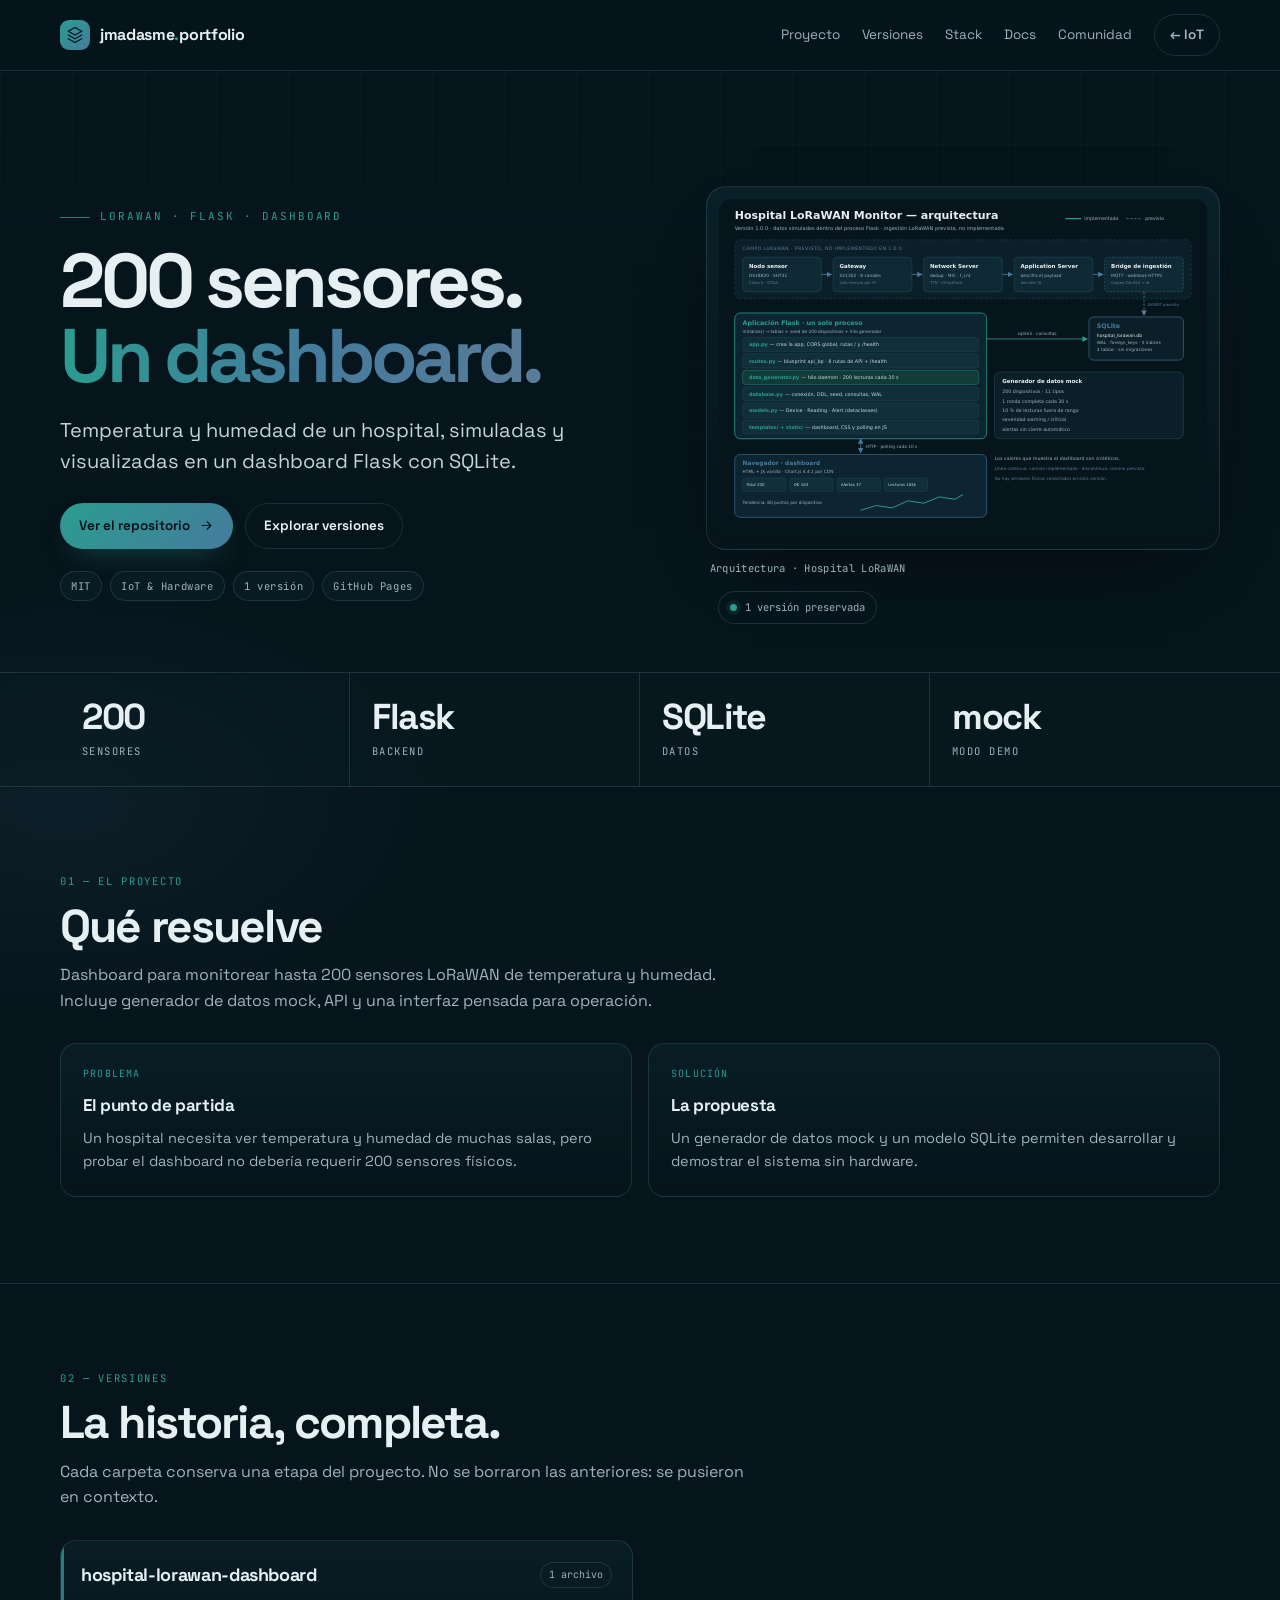
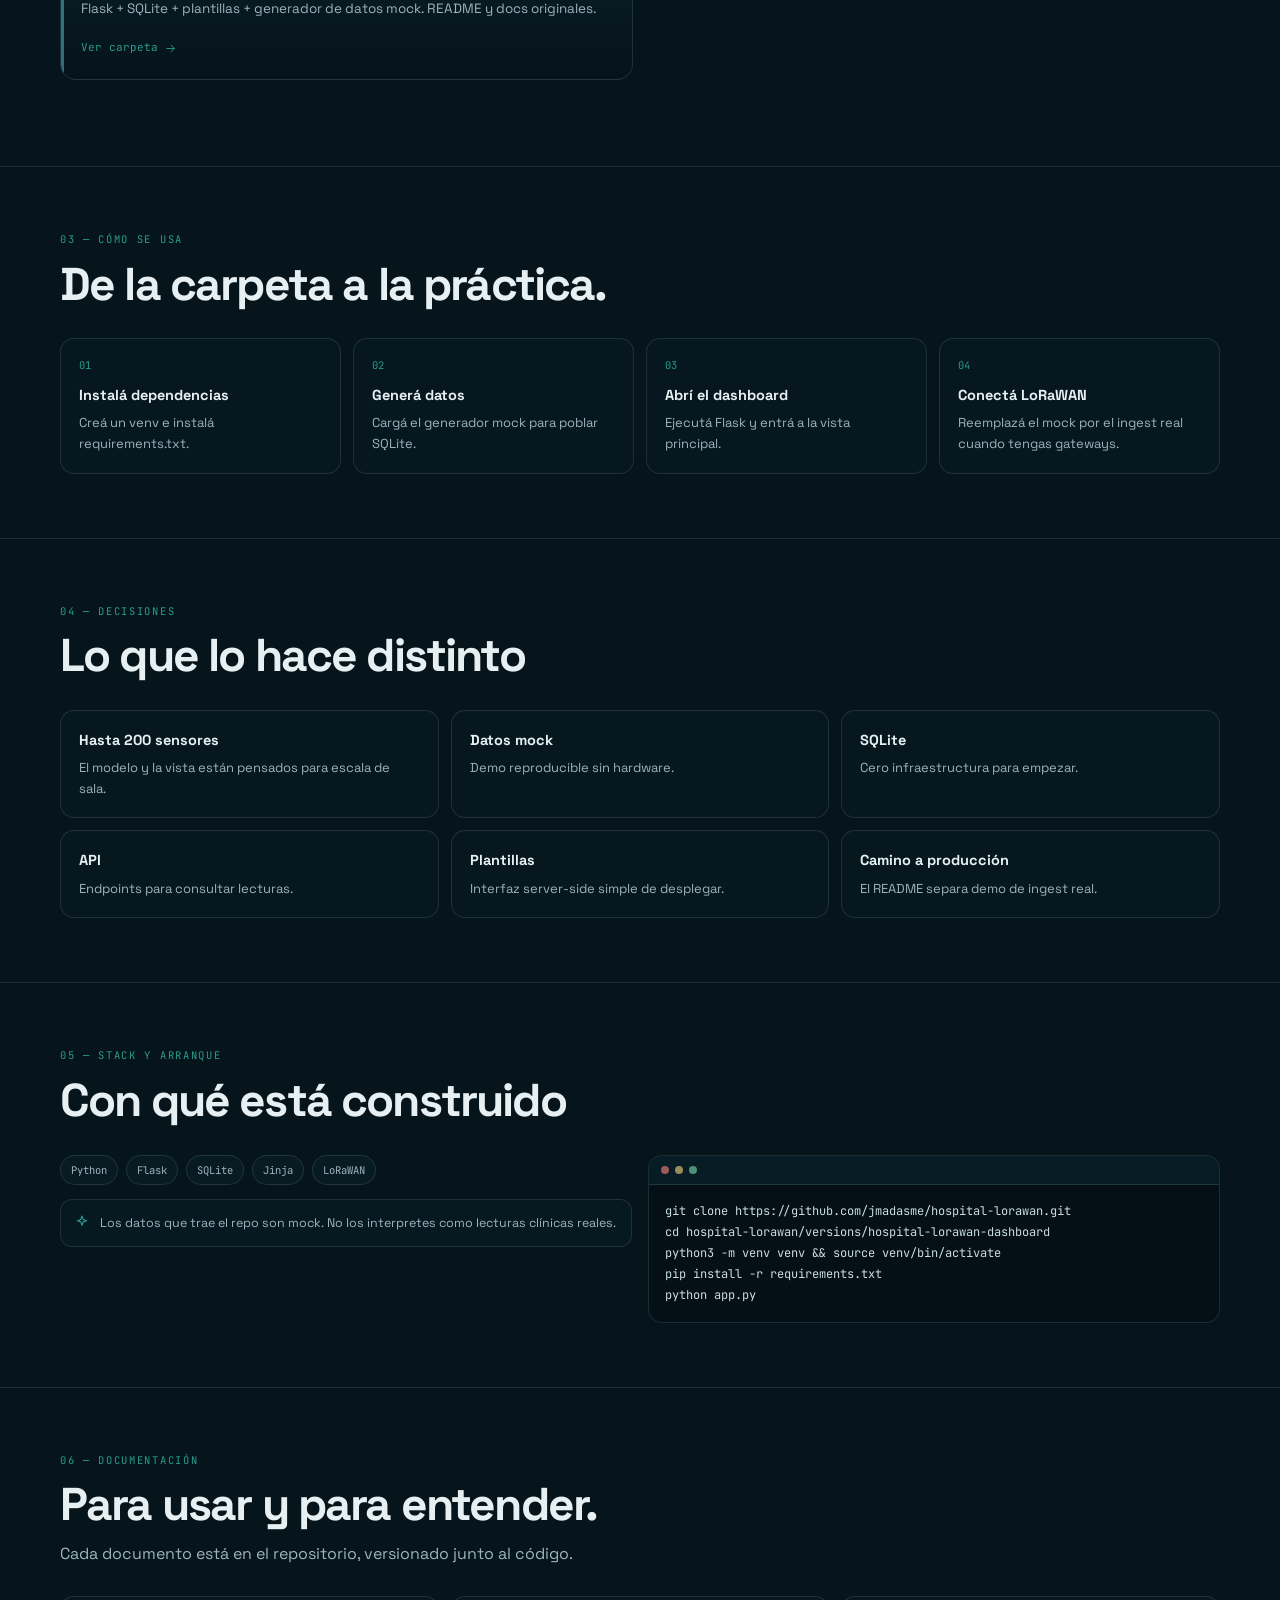
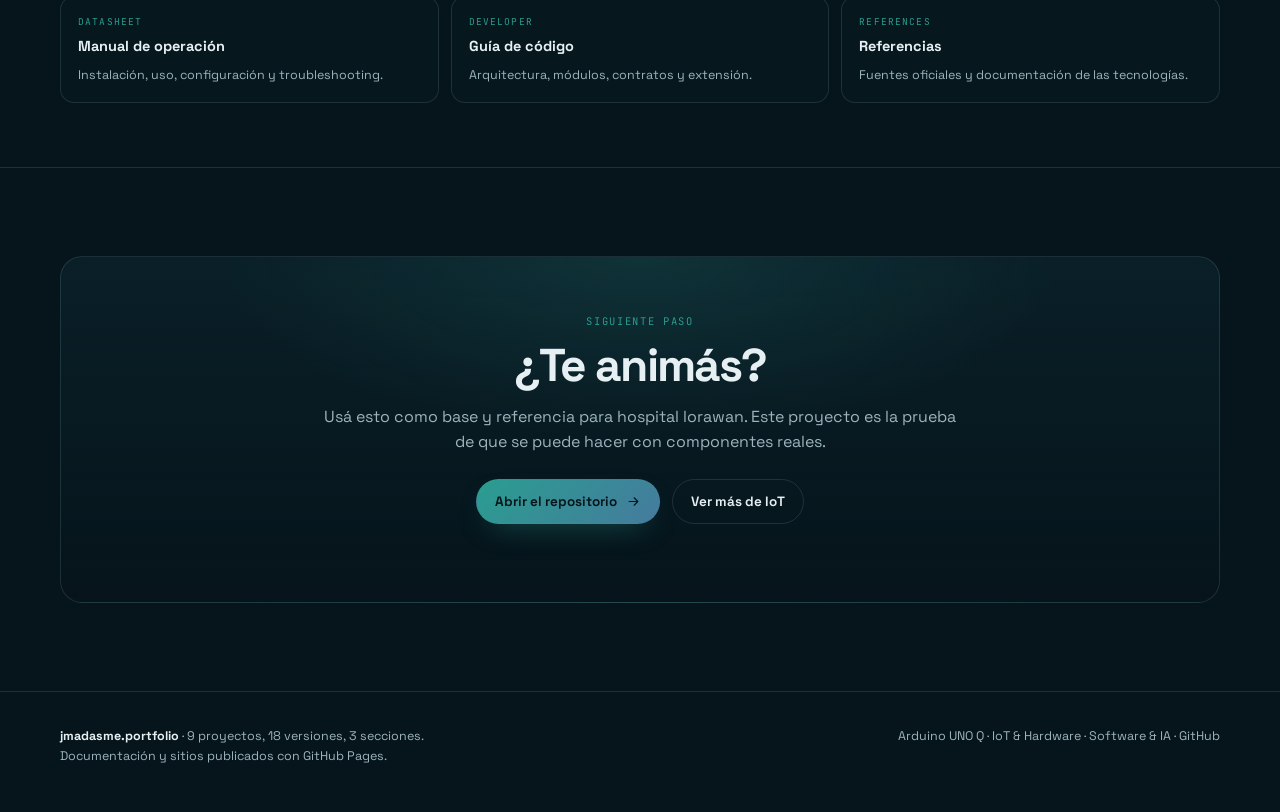
==== docs/index.html @ c4f5bec2 "docs: guia completa, versiones, sitio y licencia MIT" ====
<!doctype html>
<html lang="es-CL">
<head>
<meta charset="utf-8">
<meta name="viewport" content="width=device-width,initial-scale=1">
<title>Hospital LoRaWAN · jmadasme</title>
<meta name="description" content="Dashboard para monitorear hasta 200 sensores LoRaWAN de temperatura y humedad. Incluye generador de datos mock, API y una interfaz pensada para operación.">
<meta property="og:title" content="Hospital LoRaWAN · jmadasme">
<meta property="og:description" content="Dashboard para monitorear hasta 200 sensores LoRaWAN de temperatura y humedad. Incluye generador de datos mock, API y una interfaz pensada para operación.">
<meta property="og:image" content="assets/og.png">
<meta property="og:type" content="website">
<meta name="twitter:card" content="summary_large_image">
<link rel="preconnect" href="https://fonts.googleapis.com">
<link rel="preconnect" href="https://fonts.gstatic.com" crossorigin>
<link href="https://fonts.googleapis.com/css2?family=Inter:wght@400;500;600;700&family=JetBrains+Mono:wght@400;500&family=Space+Grotesk:wght@500;600;700&display=swap" rel="stylesheet">
<style>
:root{
  --bg:#06141b;--bg2:#081b23;--panel:#0b222b;
  --line:rgba(148, 190, 200, .16);--text:#e6f0f3;--muted:#9db4bd;
  --accent:#2A9D8F;--accent2:#457B9D;--accent3:#5B7C99;
  --warm:#D6A86A;
  --font:'Space Grotesk','Inter',system-ui,sans-serif;
  --mono:'JetBrains Mono',ui-monospace,SFMono-Regular,Menlo,monospace;
}
*{box-sizing:border-box}
html{scroll-behavior:smooth;scrollbar-width:none}
::-webkit-scrollbar{width:0;height:0}
body{margin:0;background:
  radial-gradient(900px 500px at 85% -10%,rgba(42,157,143,.12),transparent 60%),
  radial-gradient(700px 400px at 5% 20%,rgba(69,123,157,.10),transparent 60%),
  var(--bg);color:var(--text);font-family:var(--font);line-height:1.6;overflow-x:hidden}
body::before{content:"";position:fixed;inset:0;pointer-events:none;z-index:0;
  background-image:linear-gradient(rgba(148,190,200,.035) 1px,transparent 1px),linear-gradient(90deg,rgba(148,190,200,.035) 1px,transparent 1px);
  background-size:72px 72px;mask-image:linear-gradient(to bottom,#000 0%,transparent 70%)}
a{color:inherit;text-decoration:none}
.wrap{width:min(1160px,calc(100% - 40px));margin:0 auto;position:relative;z-index:1}
.nav{position:sticky;top:0;z-index:20;backdrop-filter:blur(16px);background:rgba(6,20,27,.78);border-bottom:1px solid var(--line)}
.nav-in{display:flex;align-items:center;justify-content:space-between;gap:18px;padding:14px 0}
.brand{display:flex;align-items:center;gap:10px;font-weight:700;letter-spacing:-.02em}
.brand-mark{width:30px;height:30px;border-radius:9px;display:grid;place-items:center;background:linear-gradient(135deg,var(--accent),var(--accent2));color:#04141a}
.nav-links{display:flex;align-items:center;gap:22px;font-size:13.5px;color:var(--muted)}
.nav-links a:hover{color:var(--text)}
.btn{display:inline-flex;align-items:center;gap:9px;border-radius:999px;padding:11px 18px;font-weight:650;font-size:13.5px;border:1px solid var(--line);transition:.18s}
.btn-primary{background:linear-gradient(135deg,var(--accent),var(--accent2));color:#04141a;border-color:transparent;box-shadow:0 12px 30px -16px rgba(42,157,143,.7)}
.btn-primary:hover{filter:brightness(1.07);transform:translateY(-1px)}
.btn-ghost:hover{border-color:rgba(148,190,200,.4);background:rgba(148,190,200,.06)}
.hero{padding:clamp(64px,9vw,116px) 0 48px}
.hero-grid{display:grid;grid-template-columns:1.08fr .92fr;gap:42px;align-items:center}
.eyebrow{font-family:var(--mono);font-size:11px;letter-spacing:.18em;text-transform:uppercase;color:var(--accent);display:flex;align-items:center;gap:10px;margin-bottom:18px}
.eyebrow::before{content:"";width:30px;height:1px;background:var(--accent);opacity:.8}
h1{font-size:clamp(42px,6.2vw,76px);line-height:.98;letter-spacing:-.055em;margin:0 0 22px;font-weight:700}
.grad{background:linear-gradient(100deg,var(--accent),var(--accent2) 55%,var(--accent3));-webkit-background-clip:text;background-clip:text;color:transparent}
.lead{font-size:clamp(17px,2vw,20px);color:#c3d4da;max-width:58ch;margin:0 0 26px;line-height:1.55}
.hero-actions{display:flex;gap:12px;flex-wrap:wrap;margin-bottom:22px}
.badges{display:flex;gap:8px;flex-wrap:wrap}
.badge{font-family:var(--mono);font-size:10.5px;letter-spacing:.06em;padding:6px 10px;border:1px solid var(--line);border-radius:999px;color:var(--muted);background:rgba(11,34,43,.55)}
.visual-frame{border:1px solid var(--line);border-radius:20px;padding:12px;background:linear-gradient(180deg,rgba(11,34,43,.9),rgba(6,20,27,.8));box-shadow:0 30px 80px -50px rgba(0,0,0,.9)}
.visual-frame img{width:100%;display:block;border-radius:12px}
.visual-caption{font-family:var(--mono);font-size:10.5px;color:var(--muted);margin:10px 4px 0;letter-spacing:.03em}
.float-chip{display:inline-flex;align-items:center;gap:8px;margin:14px 0 0 12px;font-family:var(--mono);font-size:10.5px;color:var(--muted);border:1px solid var(--line);border-radius:999px;padding:7px 11px;background:rgba(6,20,27,.8)}
.live-dot{width:7px;height:7px;border-radius:50%;background:var(--accent);box-shadow:0 0 0 4px rgba(42,157,143,.12)}
.stats{border-top:1px solid var(--line);border-bottom:1px solid var(--line);background:rgba(8,27,35,.45)}
.stats-grid{display:grid;grid-template-columns:repeat(4,1fr);gap:0}
.stat{padding:26px 22px;border-right:1px solid var(--line)}
.stat:last-child{border-right:0}
.stat-num{font-size:clamp(26px,3vw,36px);font-weight:700;letter-spacing:-.04em;line-height:1}
.stat-label{font-family:var(--mono);font-size:10.5px;text-transform:uppercase;letter-spacing:.14em;color:var(--muted);margin-top:8px}
.section{padding:clamp(52px,7vw,86px) 0;border-bottom:1px solid var(--line)}
.section.tight{padding:clamp(42px,5vw,66px) 0}
.section-head{max-width:760px;margin-bottom:30px}
.kicker{font-family:var(--mono);font-size:10.5px;letter-spacing:.16em;text-transform:uppercase;color:var(--accent);margin-bottom:12px}
h2{font-size:clamp(30px,4vw,46px);line-height:1.05;letter-spacing:-.04em;margin:0 0 12px}
.section-sub{color:var(--muted);font-size:16px;margin:0;max-width:70ch}
.two{display:grid;grid-template-columns:1fr 1fr;gap:16px}
.card{border:1px solid var(--line);border-radius:16px;padding:22px;background:linear-gradient(180deg,rgba(11,34,43,.72),rgba(6,20,27,.6))}
.card h3{margin:0 0 8px;font-size:17px;letter-spacing:-.02em}
.card p{margin:0;color:var(--muted);font-size:14.5px}
.card .tag{font-family:var(--mono);font-size:10px;letter-spacing:.12em;text-transform:uppercase;color:var(--accent);margin-bottom:10px;display:block}
.timeline{display:grid;grid-template-columns:repeat(4,1fr);gap:12px}
.step{border:1px solid var(--line);border-radius:14px;padding:18px;background:rgba(8,27,35,.55)}
.step-n{font-family:var(--mono);font-size:10.5px;color:var(--accent);margin-bottom:10px}
.step h4{margin:0 0 6px;font-size:14.5px}
.step p{margin:0;color:var(--muted);font-size:13px}
.versions{display:grid;grid-template-columns:repeat(2,1fr);gap:14px}
.version{border:1px solid var(--line);border-radius:16px;padding:20px;background:linear-gradient(180deg,rgba(11,34,43,.7),rgba(6,20,27,.55));position:relative;overflow:hidden}
.version::before{content:"";position:absolute;left:0;top:0;bottom:0;width:3px;background:linear-gradient(180deg,var(--accent),var(--accent2));opacity:.8}
.version-top{display:flex;align-items:center;justify-content:space-between;gap:10px;margin-bottom:8px}
.version h3{margin:0;font-size:18px;letter-spacing:-.02em}
.version .count{font-family:var(--mono);font-size:10px;color:var(--muted);border:1px solid var(--line);padding:4px 8px;border-radius:999px}
.version p{margin:0 0 14px;color:var(--muted);font-size:13.5px}
.version a{font-family:var(--mono);font-size:11px;color:var(--accent);display:inline-flex;align-items:center;gap:6px}
.version a:hover{color:var(--text)}
.features{display:grid;grid-template-columns:repeat(3,1fr);gap:12px}
.feature{border:1px solid var(--line);border-radius:14px;padding:18px;background:rgba(8,27,35,.45)}
.feature h4{margin:0 0 6px;font-size:14.5px}
.feature p{margin:0;color:var(--muted);font-size:13px}
.stack-grid{display:grid;grid-template-columns:1fr 1fr;gap:16px;align-items:start}
.chips{display:flex;flex-wrap:wrap;gap:8px;margin-bottom:14px}
.chip{font-family:var(--mono);font-size:10.5px;padding:6px 10px;border:1px solid var(--line);border-radius:999px;color:var(--muted);background:rgba(11,34,43,.55)}
.note{display:flex;gap:10px;align-items:flex-start;border:1px solid var(--line);border-radius:12px;padding:13px;color:var(--muted);font-size:12.5px;background:rgba(11,34,43,.35)}
.note svg{flex:0 0 auto;color:var(--accent);margin-top:1px}
.terminal{border:1px solid var(--line);border-radius:14px;background:#041016;overflow:hidden}
.terminal-bar{display:flex;align-items:center;gap:6px;padding:10px 12px;border-bottom:1px solid var(--line);background:rgba(11,34,43,.7)}
.dot{width:8px;height:8px;border-radius:50%;background:#36515c}
.dot:first-child{background:#9b5b5b}.dot:nth-child(2){background:#9b8a5b}.dot:nth-child(3){background:#4f8f78}
.terminal pre{margin:0;padding:16px;overflow:auto;font-family:var(--mono);font-size:12px;line-height:1.75;color:#c9dde2}
.docs{display:grid;grid-template-columns:repeat(3,1fr);gap:12px}
.doc{display:flex;flex-direction:column;gap:6px;border:1px solid var(--line);border-radius:14px;padding:17px;background:rgba(8,27,35,.45);transition:.18s}
.doc:hover{border-color:rgba(42,157,143,.45);transform:translateY(-2px)}
.doc .tag{font-family:var(--mono);font-size:9.5px;letter-spacing:.12em;color:var(--accent);text-transform:uppercase}
.doc h4{margin:0;font-size:14.5px}
.doc p{margin:0;color:var(--muted);font-size:12.5px}
.cta{padding:clamp(54px,7vw,88px) 0;text-align:center}
.cta-box{border:1px solid var(--line);border-radius:22px;padding:clamp(30px,5vw,56px);background:
  radial-gradient(600px 260px at 50% 0%,rgba(42,157,143,.16),transparent 70%),
  linear-gradient(180deg,rgba(11,34,43,.8),rgba(6,20,27,.65))}
.cta h2{max-width:22ch;margin:0 auto 14px}
.cta p{color:var(--muted);max-width:64ch;margin:0 auto 24px}
.footer{border-top:1px solid var(--line);padding:34px 0 46px;color:var(--muted);font-size:12.5px}
.footer-grid{display:flex;justify-content:space-between;gap:20px;flex-wrap:wrap}
.footer a{color:var(--muted)}.footer a:hover{color:var(--text)}
.reveal{opacity:1;transform:none}
@media(max-width:900px){
  .hero-grid,.stack-grid{grid-template-columns:1fr}
  .stats-grid{grid-template-columns:1fr 1fr}
  .stat:nth-child(2){border-right:0}
  .timeline,.features,.docs{grid-template-columns:1fr 1fr}
  .versions{grid-template-columns:1fr}
}
@media(max-width:620px){
  .nav-links a:not(.btn){display:none}
  .two,.timeline,.features,.docs{grid-template-columns:1fr}
  .stats-grid{grid-template-columns:1fr}
  .stat{border-right:0;border-bottom:1px solid var(--line)}
  h1{font-size:42px}
}
</style>
<link rel="stylesheet" href="assets/community.css?v=1">
</head>
<body>
<header class="nav"><div class="wrap nav-in">
  <a class="brand" href="/"><span class="brand-mark"><svg viewBox="0 0 24 24" width="18" height="18" fill="none" stroke="currentColor" stroke-width="1.7" stroke-linecap="round" stroke-linejoin="round" aria-hidden="true"><path d="m12 2 9 5-9 5-9-5 9-5z"/><path d="m3 12 9 5 9-5M3 17l9 5 9-5"/></svg></span><span>jmadasme<span style="color:var(--accent)">.</span>portfolio</span></a>
  <nav class="nav-links">
    <a href="#proyecto">Proyecto</a>
    <a href="#versiones">Versiones</a>
    <a href="#stack">Stack</a>
    <a href="#docs">Docs</a>
    <a href="#comunidad">Comunidad</a>
    <a class="btn btn-ghost" style="padding:9px 15px" href="/iot/">← IoT</a>
  </nav>
</div></header>
<main id="top">
<section class="hero"><div class="wrap hero-grid">
  <div class="hero-copy">
    <div class="eyebrow">LoRaWAN · Flask · Dashboard</div>
    <h1>200 sensores.<br><span class='grad'>Un dashboard.</span></h1>
    <p class="lead">Temperatura y humedad de un hospital, simuladas y visualizadas en un dashboard Flask con SQLite.</p>
    <div class="hero-actions">
      <a class="btn btn-primary" href="https://github.com/jmadasme/hospital-lorawan" target="_blank" rel="noopener">Ver el repositorio <svg viewBox="0 0 24 24" width="15" height="15" fill="none" stroke="currentColor" stroke-width="1.7" stroke-linecap="round" stroke-linejoin="round" aria-hidden="true"><path d="M5 12h14M13 6l6 6-6 6"/></svg></a>
      <a class="btn btn-ghost" href="#versiones">Explorar versiones</a>
    </div>
    <div class="badges"><span class="badge">MIT</span><span class="badge">IoT &amp; Hardware</span><span class="badge">1 versión</span><span class="badge">GitHub Pages</span></div>
  </div>
  <div class="hero-visual">
    <div class="visual-frame"><img src="assets/architecture.svg" alt="Arquitectura de Hospital LoRaWAN"></div>
    <div class="visual-caption">Arquitectura · Hospital LoRaWAN</div>
    <div class="float-chip"><span class="live-dot"></span>1 versión preservada</div>
  </div>
</div></section>

<section class="stats"><div class="wrap stats-grid"><div class="stat"><div class="stat-num">200</div><div class="stat-label">sensores</div></div><div class="stat"><div class="stat-num">Flask</div><div class="stat-label">backend</div></div><div class="stat"><div class="stat-num">SQLite</div><div class="stat-label">datos</div></div><div class="stat"><div class="stat-num">mock</div><div class="stat-label">modo demo</div></div></div></section>

<section class="section" id="proyecto"><div class="wrap">
  <div class="section-head reveal"><div class="kicker">01 — El proyecto</div><h2>Qué resuelve</h2><p class="section-sub">Dashboard para monitorear hasta 200 sensores LoRaWAN de temperatura y humedad. Incluye generador de datos mock, API y una interfaz pensada para operación.</p></div>
  <div class="two">
    <div class="card reveal"><span class="tag">Problema</span><h3>El punto de partida</h3><p>Un hospital necesita ver temperatura y humedad de muchas salas, pero probar el dashboard no debería requerir 200 sensores físicos.</p></div>
    <div class="card reveal"><span class="tag">Solución</span><h3>La propuesta</h3><p>Un generador de datos mock y un modelo SQLite permiten desarrollar y demostrar el sistema sin hardware.</p></div>
  </div>
</div></section>

<section class="section" id="versiones"><div class="wrap">
  <div class="section-head reveal"><div class="kicker">02 — Versiones</div><h2>La historia, completa.</h2><p class="section-sub">Cada carpeta conserva una etapa del proyecto. No se borraron las anteriores: se pusieron en contexto.</p></div>
  <div class="versions"><article class="version reveal">
  <div class="version-top"><h3>hospital-lorawan-dashboard</h3><span class="count">1 archivo</span></div>
  <p>Flask + SQLite + plantillas + generador de datos mock. README y docs originales.</p>
  <a href="https://github.com/jmadasme/hospital-lorawan/tree/main/versions/hospital-lorawan-dashboard" target="_blank" rel="noopener">Ver carpeta <svg viewBox="0 0 24 24" width="13" height="13" fill="none" stroke="currentColor" stroke-width="1.7" stroke-linecap="round" stroke-linejoin="round" aria-hidden="true"><path d="M5 12h14M13 6l6 6-6 6"/></svg></a>
</article></div>
</div></section>

<section class="section tight"><div class="wrap">
  <div class="section-head reveal"><div class="kicker">03 — Cómo se usa</div><h2>De la carpeta a la práctica.</h2></div>
  <div class="timeline"><div class="step reveal"><div class="step-n">01</div><h4>Instalá dependencias</h4><p>Creá un venv e instalá requirements.txt.</p></div><div class="step reveal"><div class="step-n">02</div><h4>Generá datos</h4><p>Cargá el generador mock para poblar SQLite.</p></div><div class="step reveal"><div class="step-n">03</div><h4>Abrí el dashboard</h4><p>Ejecutá Flask y entrá a la vista principal.</p></div><div class="step reveal"><div class="step-n">04</div><h4>Conectá LoRaWAN</h4><p>Reemplazá el mock por el ingest real cuando tengas gateways.</p></div></div>
</div></section>

<section class="section tight"><div class="wrap">
  <div class="section-head reveal"><div class="kicker">04 — Decisiones</div><h2>Lo que lo hace distinto</h2></div>
  <div class="features"><div class="feature reveal"><h4>Hasta 200 sensores</h4><p>El modelo y la vista están pensados para escala de sala.</p></div><div class="feature reveal"><h4>Datos mock</h4><p>Demo reproducible sin hardware.</p></div><div class="feature reveal"><h4>SQLite</h4><p>Cero infraestructura para empezar.</p></div><div class="feature reveal"><h4>API</h4><p>Endpoints para consultar lecturas.</p></div><div class="feature reveal"><h4>Plantillas</h4><p>Interfaz server-side simple de desplegar.</p></div><div class="feature reveal"><h4>Camino a producción</h4><p>El README separa demo de ingest real.</p></div></div>
</div></section>

<section class="section tight" id="stack"><div class="wrap">
  <div class="section-head reveal"><div class="kicker">05 — Stack y arranque</div><h2>Con qué está construido</h2></div>
  <div class="stack-grid">
    <div class="reveal"><div class="chips"><span class="chip">Python</span><span class="chip">Flask</span><span class="chip">SQLite</span><span class="chip">Jinja</span><span class="chip">LoRaWAN</span></div><div class="note"><svg viewBox="0 0 24 24" width="16" height="16" fill="none" stroke="currentColor" stroke-width="1.7" stroke-linecap="round" stroke-linejoin="round" aria-hidden="true"><path d="m12 3 1.8 5.2L19 10l-5.2 1.8L12 17l-1.8-5.2L5 10l5.2-1.8L12 3z"/></svg><span>Los datos que trae el repo son mock. No los interpretes como lecturas clínicas reales.</span></div></div>
    <div class="terminal reveal"><div class="terminal-bar"><span class="dot"></span><span class="dot"></span><span class="dot"></span></div><pre>git clone https://github.com/jmadasme/hospital-lorawan.git
cd hospital-lorawan/versions/hospital-lorawan-dashboard
python3 -m venv venv &amp;&amp; source venv/bin/activate
pip install -r requirements.txt
python app.py</pre></div>
  </div>
</div></section>

<section class="section tight" id="docs"><div class="wrap">
  <div class="section-head reveal"><div class="kicker">06 — Documentación</div><h2>Para usar y para entender.</h2><p class="section-sub">Cada documento está en el repositorio, versionado junto al código.</p></div>
  <div class="docs"><a class="doc reveal" href="https://github.com/jmadasme/hospital-lorawan/blob/main/docs/datasheet.md" target="_blank" rel="noopener"><span class="tag">DATASHEET</span><h4>Manual de operación</h4><p>Instalación, uso, configuración y troubleshooting.</p></a><a class="doc reveal" href="https://github.com/jmadasme/hospital-lorawan/blob/main/docs/developer.md" target="_blank" rel="noopener"><span class="tag">DEVELOPER</span><h4>Guía de código</h4><p>Arquitectura, módulos, contratos y extensión.</p></a><a class="doc reveal" href="https://github.com/jmadasme/hospital-lorawan/blob/main/docs/REFERENCES.md" target="_blank" rel="noopener"><span class="tag">REFERENCES</span><h4>Referencias</h4><p>Fuentes oficiales y documentación de las tecnologías.</p></a></div>
</div></section>

<section class="cta"><div class="wrap"><div class="cta-box reveal">
  <div class="kicker">Siguiente paso</div><h2>¿Te animás?</h2>
  <p>Usá esto como base y referencia para hospital lorawan. Este proyecto es la prueba de que se puede hacer con componentes reales.</p>
  <div class="hero-actions" style="justify-content:center"><a class="btn btn-primary" href="https://github.com/jmadasme/hospital-lorawan" target="_blank" rel="noopener">Abrir el repositorio <svg viewBox="0 0 24 24" width="15" height="15" fill="none" stroke="currentColor" stroke-width="1.7" stroke-linecap="round" stroke-linejoin="round" aria-hidden="true"><path d="M5 12h14M13 6l6 6-6 6"/></svg></a><a class="btn btn-ghost" href="/iot/">Ver más de IoT</a></div>
</div></div></section>
</main>
<footer class="footer"><div class="wrap footer-grid">
  <div><strong style="color:var(--text)">jmadasme.portfolio</strong> · 9 proyectos, 18 versiones, 3 secciones.<br>Documentación y sitios publicados con GitHub Pages.</div>
  <div><a href="/arduino-unoq/">Arduino UNO Q</a> · <a href="/iot/">IoT & Hardware</a> · <a href="/software/">Software & IA</a> · <a href="https://github.com/jmadasme" target="_blank" rel="noopener">GitHub</a></div>
</div></footer>
<script>window.PORTFOLIO_COMMUNITY={account:"jmadasme",repo:"hospital-lorawan",coinNamespace:"jmadasme-hospital-lorawan-coins-v1",faqs:[{"q": "¿Los datos son reales?", "a": "No. El repositorio incluye un generador de datos mock para demo y desarrollo; el ingest LoRaWAN real queda como integración pendiente."}, {"q": "¿Cuántos sensores soporta?", "a": "El diseño apunta a 200 sensores. El límite real depende de la base, el servidor y la frecuencia de ingest."}, {"q": "¿Qué sensores usa?", "a": "Temperatura y humedad. El modelo se puede extender a otros tipos de lectura."}, {"q": "¿Se puede desplegar en producción?", "a": "Es una base funcional, pero necesitás autenticación, migraciones, backups y un ingest real antes de usarlo en un hospital."}, {"q": "¿Por qué SQLite?", "a": "Para que la demo sea portable y no dependa de un servidor de base de datos. En producción conviene PostgreSQL."}]};</script>
<script src="assets/community.js?v=1" defer></script>

</body>
</html>
---- docs/assets/community.css ----
/* Comunidad · FAQ, preguntas y monedas anónimas */
.psc-section{
  position:relative;
  scroll-margin-top:86px;
  padding:clamp(56px,8vw,96px) 0;
  border-top:1px solid rgba(255,255,255,.08);
}
.psc-head{max-width:760px;margin-bottom:34px}
.psc-kicker{
  display:flex;align-items:center;gap:10px;margin-bottom:16px;
  font-family:'JetBrains Mono',ui-monospace,monospace;font-size:11px;letter-spacing:.18em;
  text-transform:uppercase;color:var(--accent);
}
.psc-kicker::before{content:"";width:30px;height:1px;background:var(--accent);opacity:.75}
.psc-head h2{
  font-family:'Space Grotesk','Inter',sans-serif;font-size:clamp(32px,4.2vw,52px);
  line-height:1.02;letter-spacing:-.045em;margin:0 0 14px;
}
.psc-head p{color:#a9b6c8;font-size:16px;line-height:1.65;margin:0;max-width:66ch}
.psc-head .psc-grad{
  background:linear-gradient(100deg,var(--accent),var(--accent2));
  -webkit-background-clip:text;background-clip:text;color:transparent;
}
.psc-faq{display:flex;flex-direction:column;gap:9px;margin-bottom:34px}
.psc-faq-item{
  border:1px solid rgba(255,255,255,.1);border-radius:14px;
  background:linear-gradient(180deg,rgba(14,20,31,.78),rgba(8,11,18,.72));
  overflow:hidden;transition:border-color .18s,background .18s;
}
.psc-faq-item:hover{border-color:rgba(255,255,255,.18)}
.psc-faq-item[open]{border-color:color-mix(in srgb,var(--accent) 42%,rgba(255,255,255,.12))}
.psc-faq-item summary{
  display:flex;align-items:center;justify-content:space-between;gap:16px;
  padding:16px 18px;cursor:pointer;list-style:none;
  font-family:'Space Grotesk','Inter',sans-serif;font-size:15.5px;font-weight:600;letter-spacing:-.01em;
}
.psc-faq-item summary::-webkit-details-marker{display:none}
.psc-faq-item summary .psc-plus{
  flex:0 0 22px;width:22px;height:22px;border-radius:50%;
  display:grid;place-items:center;border:1px solid rgba(255,255,255,.18);
  color:var(--accent);font-size:15px;line-height:1;transition:transform .2s,background .2s;
}
.psc-faq-item[open] summary .psc-plus{transform:rotate(45deg);background:color-mix(in srgb,var(--accent) 14%,transparent)}
.psc-faq-body{padding:0 18px 17px;color:#a9b6c8;font-size:14.5px;line-height:1.7}
.psc-faq-body code{font-family:'JetBrains Mono',monospace;font-size:.88em;color:#d8e4f5;background:rgba(255,255,255,.06);padding:2px 5px;border-radius:5px}
.psc-coin-wrap{max-width:520px;margin:0 auto;width:100%}
.psc-grid{display:grid;grid-template-columns:minmax(0,1.25fr) minmax(300px,.75fr);gap:16px;align-items:stretch}
.psc-card{
  position:relative;border:1px solid rgba(255,255,255,.1);border-radius:18px;
  background:linear-gradient(180deg,rgba(14,20,31,.82),rgba(8,11,18,.75));
  padding:clamp(18px,2.6vw,28px);box-shadow:0 24px 70px rgba(0,0,0,.22);
  overflow:hidden;
}
.psc-card::before{
  content:"";position:absolute;inset:0 0 auto;height:1px;
  background:linear-gradient(90deg,transparent,color-mix(in srgb,var(--accent) 45%,transparent),transparent);
  opacity:.6;
}
.psc-card h3{
  font-family:'Space Grotesk','Inter',sans-serif;font-size:20px;letter-spacing:-.025em;margin:0 0 5px;
}
.psc-card .psc-sub{color:#8e9bb0;font-size:12.5px;line-height:1.5;margin:0 0 16px}
.psc-btn{
  display:inline-flex;align-items:center;justify-content:center;gap:7px;
  border:1px solid rgba(255,255,255,.16);border-radius:10px;padding:9px 14px;
  background:rgba(255,255,255,.03);color:#e8edf6;font:inherit;font-size:12px;font-weight:650;
  cursor:pointer;transition:transform .14s,border-color .14s,background .14s,box-shadow .14s;
}
.psc-btn:hover{transform:translateY(-1px);border-color:rgba(255,255,255,.3);background:rgba(255,255,255,.06)}
.psc-btn.primary{
  background:linear-gradient(100deg,var(--accent),var(--accent2));border-color:transparent;color:#04141a;
  box-shadow:0 10px 26px -12px color-mix(in srgb,var(--accent) 75%,transparent);
}
.psc-btn.primary:hover{filter:brightness(1.06);box-shadow:0 16px 34px -12px color-mix(in srgb,var(--accent) 80%,transparent)}
.psc-btn:disabled{opacity:.55;cursor:not-allowed;transform:none;filter:none}

.psc-coin{display:flex;flex-direction:column;justify-content:space-between;min-height:100%}
.psc-coin-top{text-align:center;padding:6px 0 12px}
.psc-coin-icon{
  width:74px;height:74px;margin:0 auto 10px;border-radius:50%;
  display:grid;place-items:center;position:relative;
  background:radial-gradient(circle at 30% 25%,#fff3b0,#f6c945 38%,#b8860b 72%,#6b4c00 100%);
  box-shadow:0 0 0 1px rgba(255,255,255,.2) inset,0 16px 45px rgba(246,201,69,.18);
  animation:psc-float 4.5s ease-in-out infinite;
}
.psc-coin-icon::after{
  content:"";position:absolute;inset:9px;border-radius:50%;border:1px dashed rgba(70,45,0,.38);
}
.psc-coin-icon svg{width:36px;height:36px;position:relative;z-index:1}
.psc-coin-count{
  font-family:'Space Grotesk','Inter',sans-serif;font-size:clamp(38px,5vw,54px);
  line-height:1;letter-spacing:-.05em;font-weight:700;
  background:linear-gradient(100deg,#fff0a8,#f6c945 55%,#d99a12);
  -webkit-background-clip:text;background-clip:text;color:transparent;
}
.psc-coin-label{font-family:'JetBrains Mono',monospace;font-size:9.5px;letter-spacing:.16em;text-transform:uppercase;color:#8e9bb0;margin-top:7px}
.psc-coin-copy{color:#a9b6c8;font-size:12.5px;line-height:1.6;text-align:center;margin:0 0 14px}
.psc-coin-btn{width:100%}
.psc-coin-msg{min-height:34px;text-align:center;font-size:11px;color:#8e9bb0;line-height:1.5;margin:10px 0 0}
.psc-coin-msg.ok{color:#f6c945}
.psc-coin-msg.bad{color:#ff9fb1}
.psc-coin-small{font-size:10.5px;color:#6f7c91;text-align:center;line-height:1.5;margin:12px 0 0}
.psc-coin-small strong{color:#a9b6c8;font-weight:600}
@keyframes psc-float{0%,100%{transform:translateY(0)}50%{transform:translateY(-5px)}}
@media(max-width:860px){
  .psc-grid{grid-template-columns:1fr}
  .psc-coin{min-height:auto}
}
@media(max-width:560px){
  .psc-faq-item summary{font-size:14px;padding:14px}
  .psc-faq-body{padding:0 14px 15px;font-size:13.5px}
  .psc-actions{width:100%}
  .psc-actions .psc-btn{flex:1}
}
@media(prefers-reduced-motion:reduce){
  .psc-coin-icon{animation:none}
  .psc-btn,.psc-faq-item{transition:none}
}
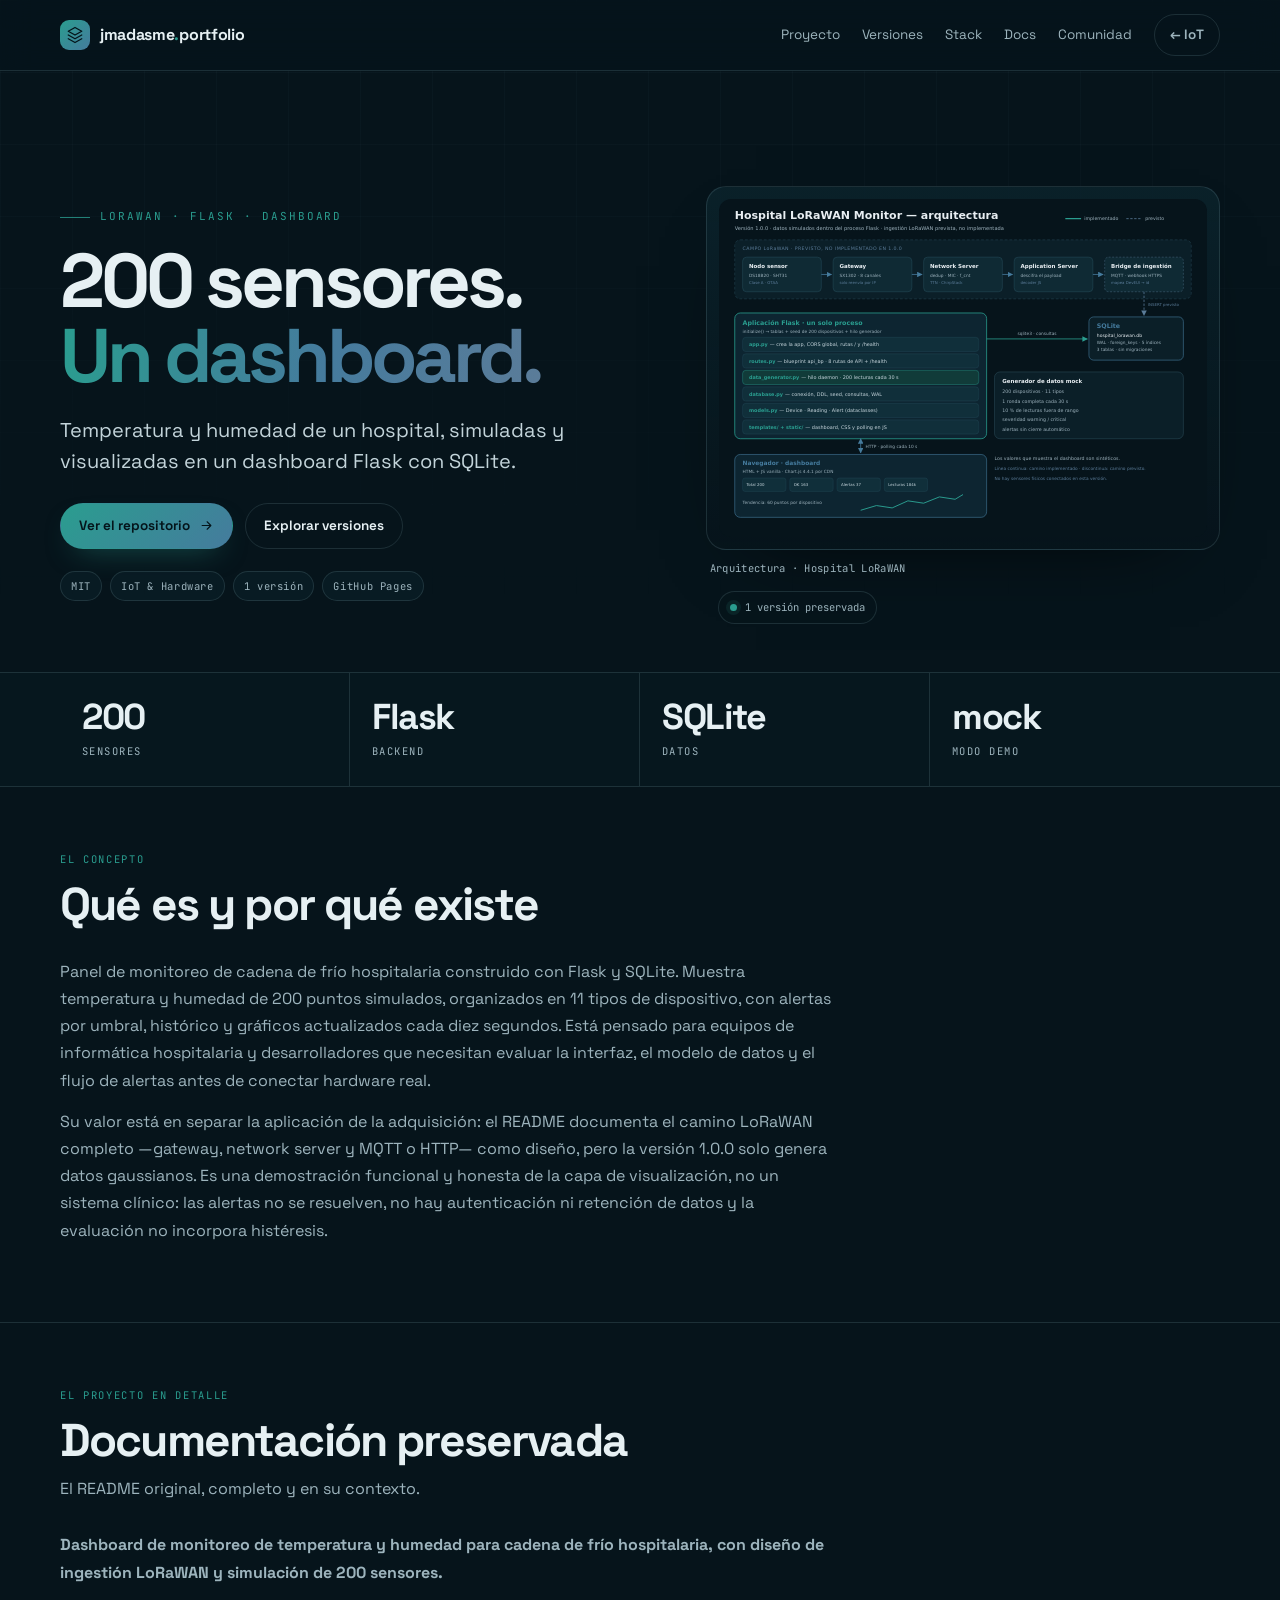
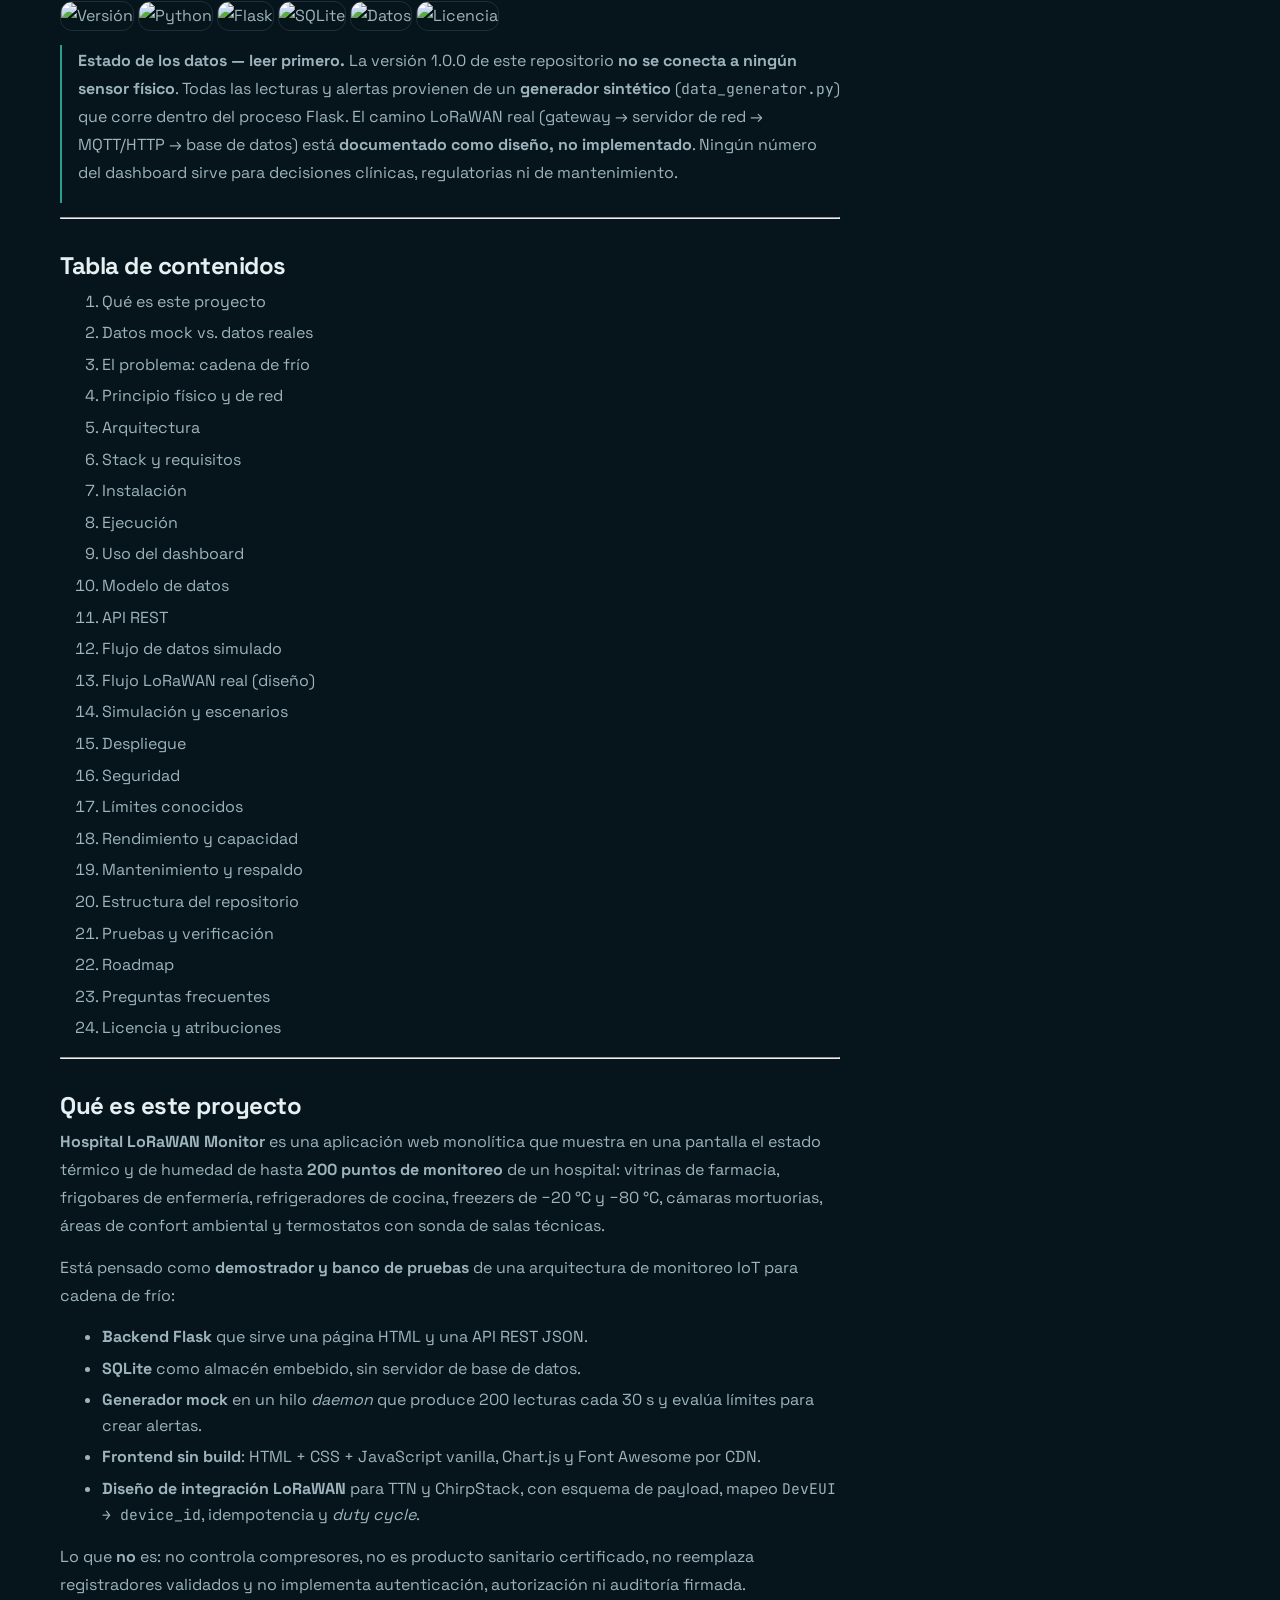
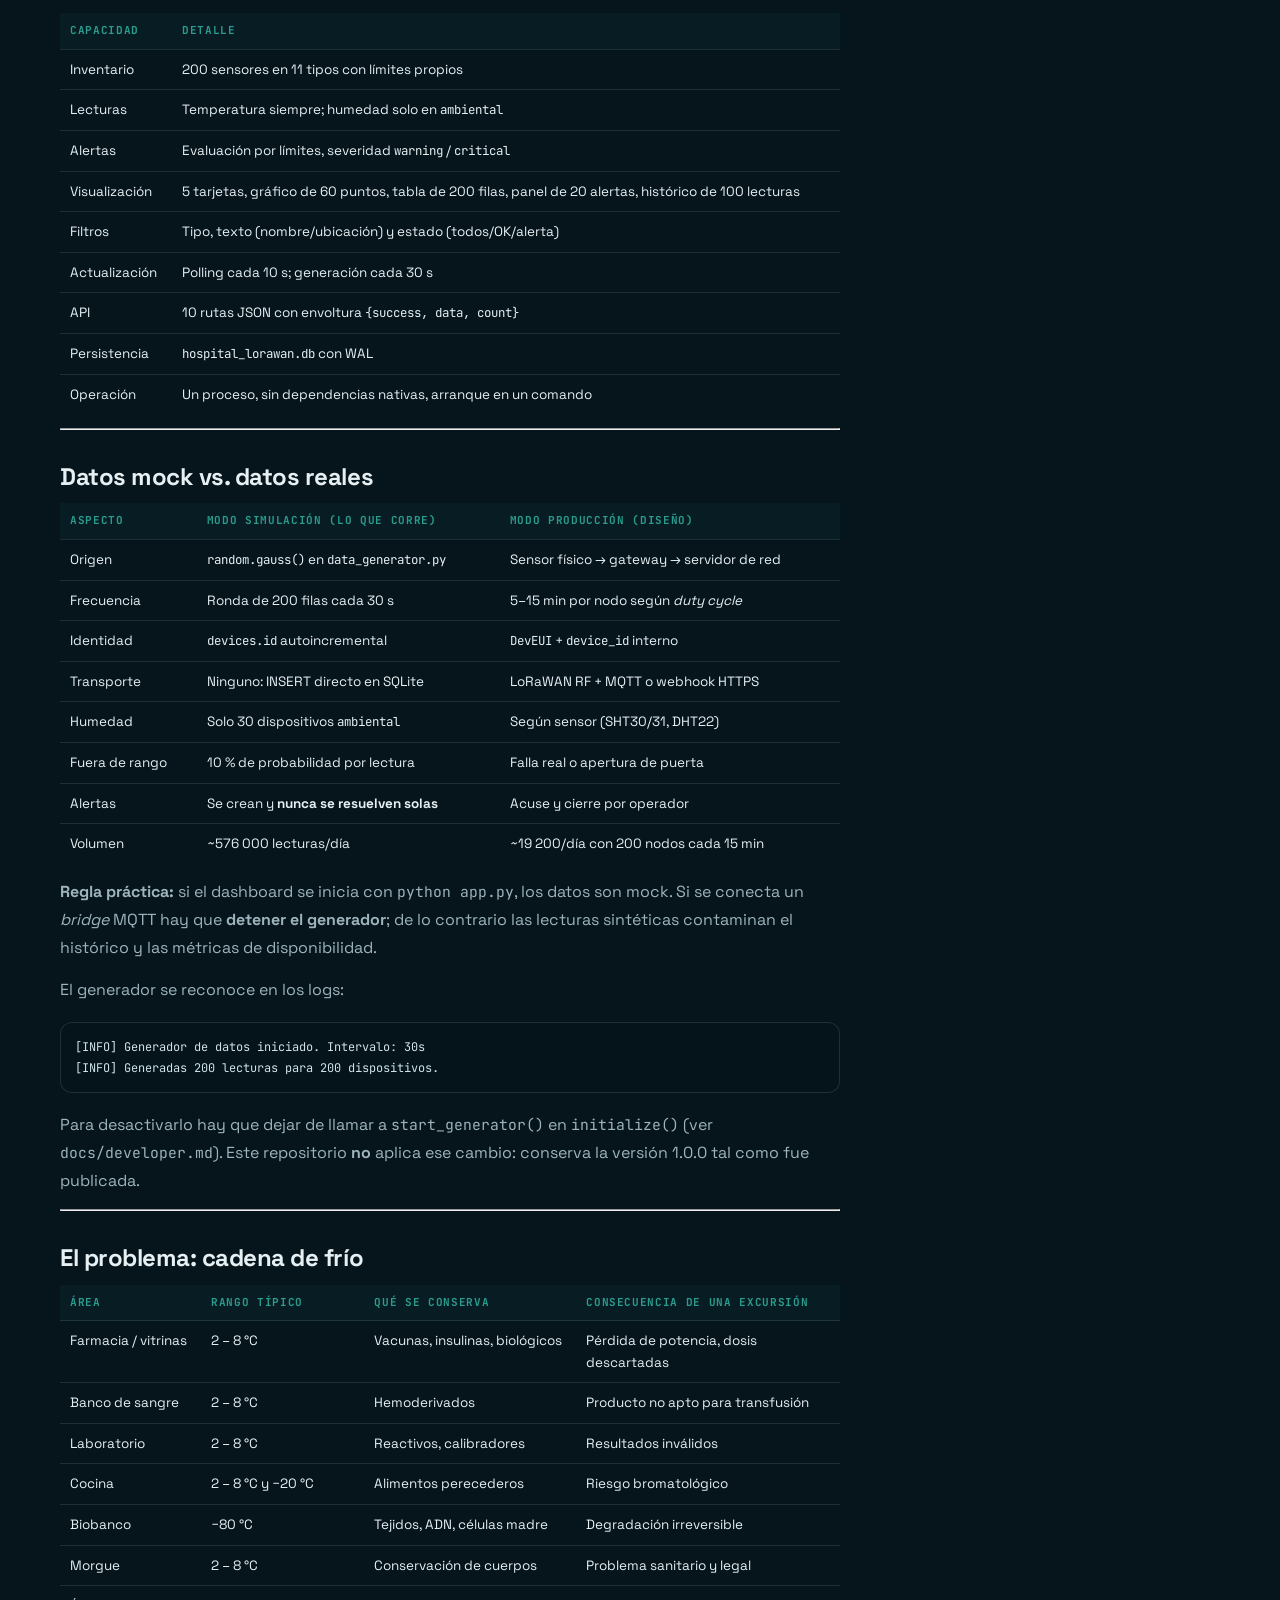
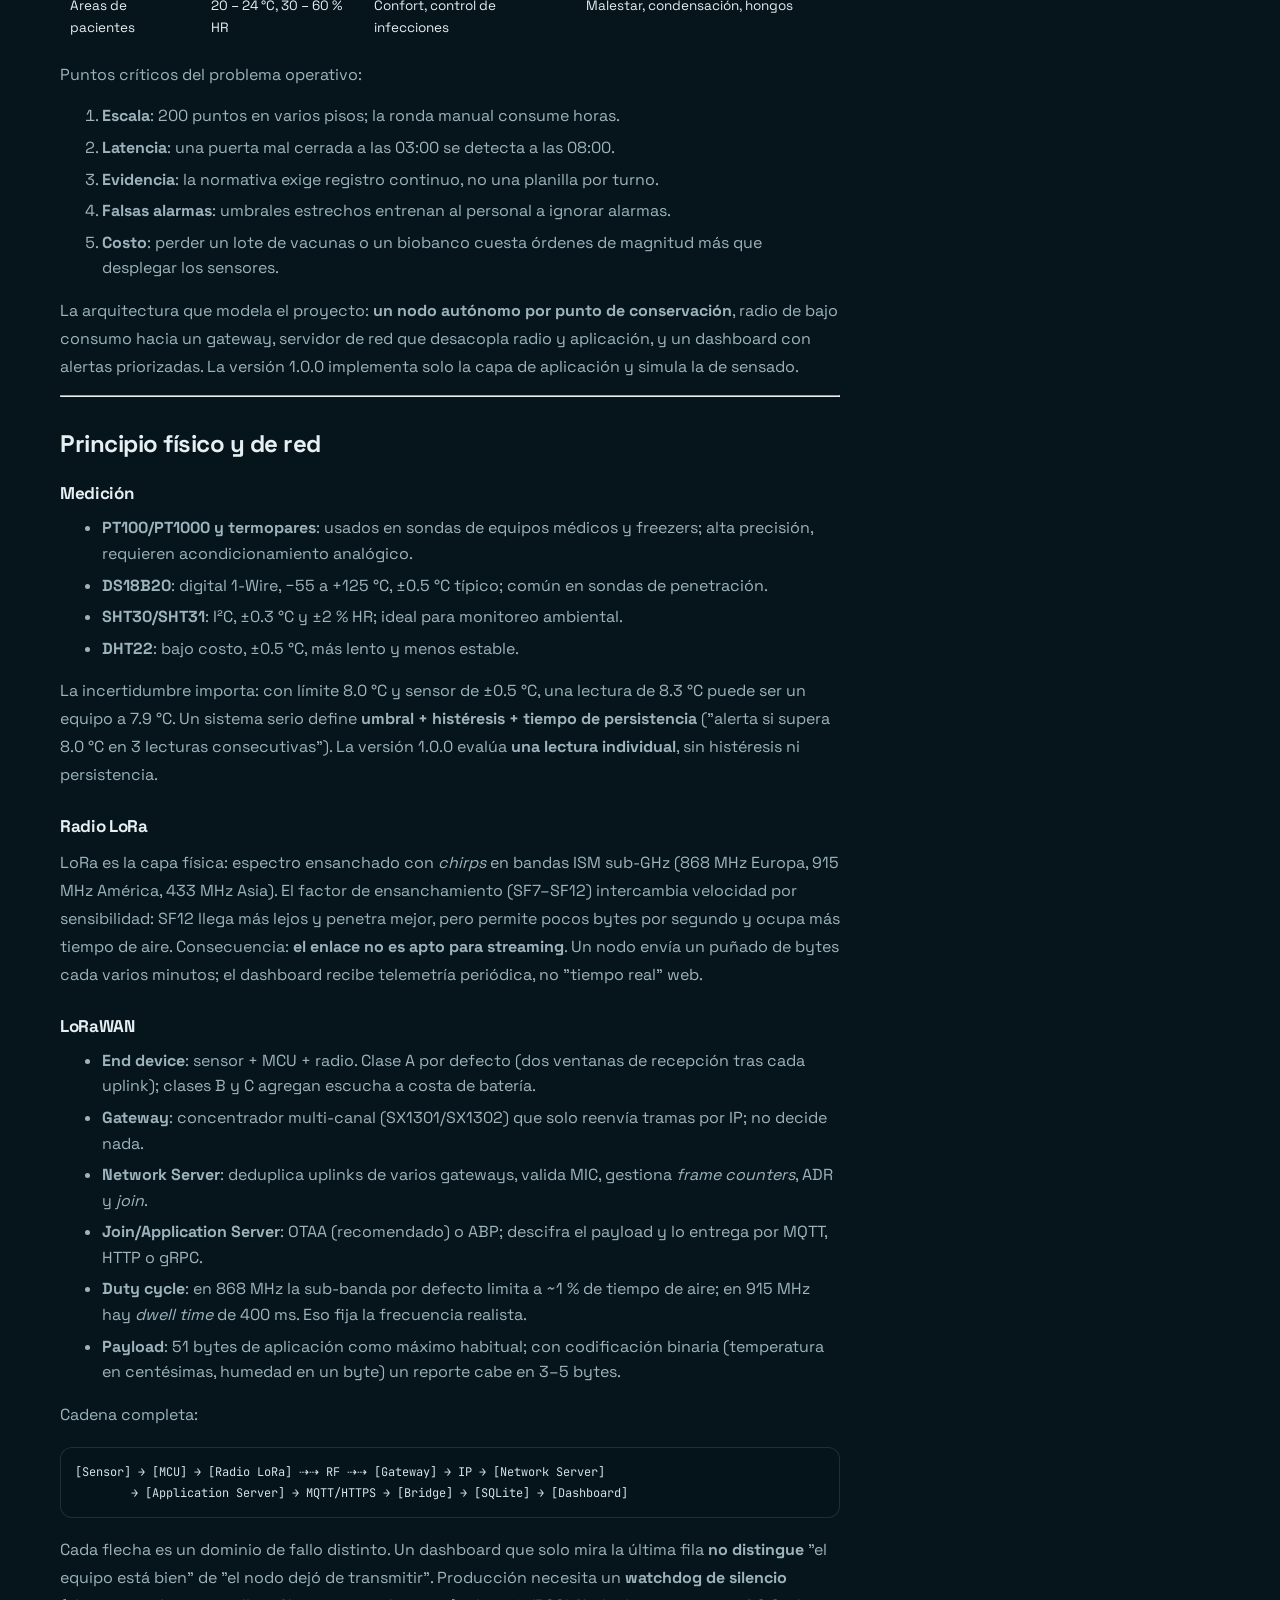
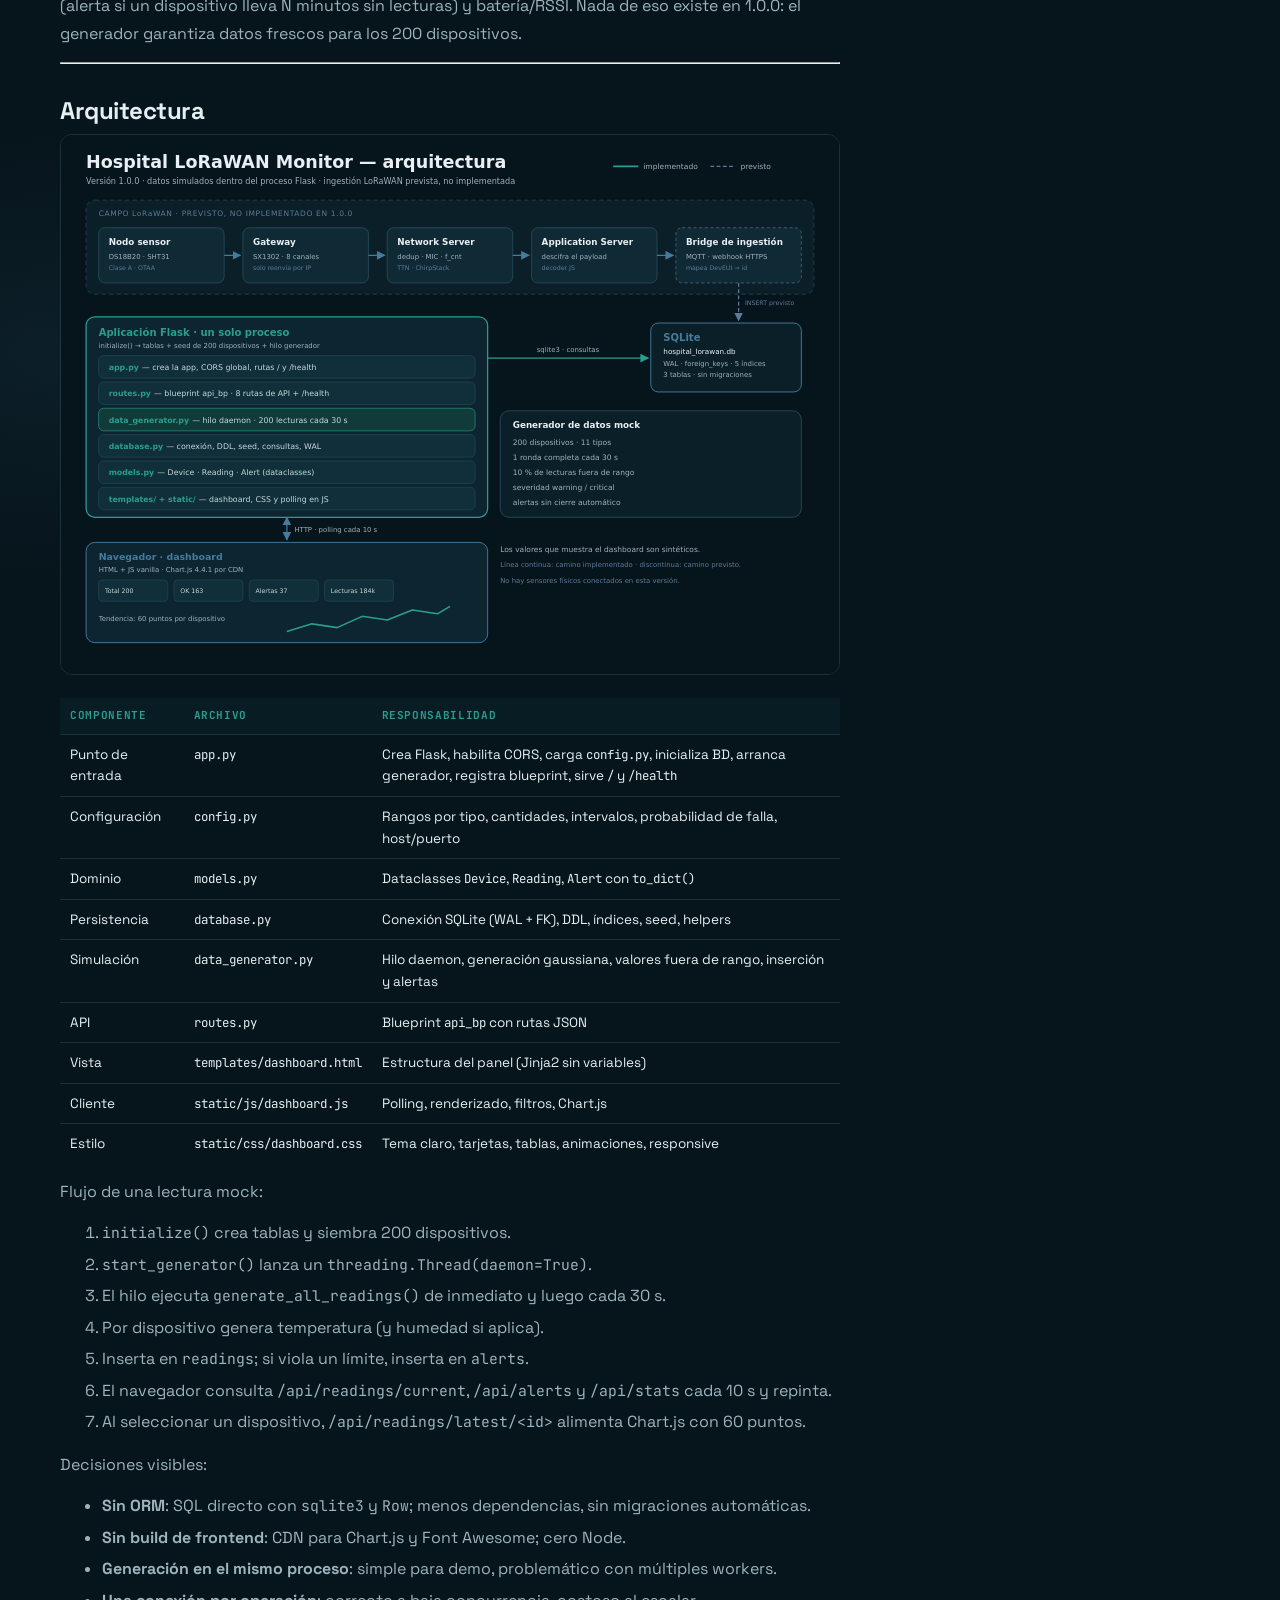
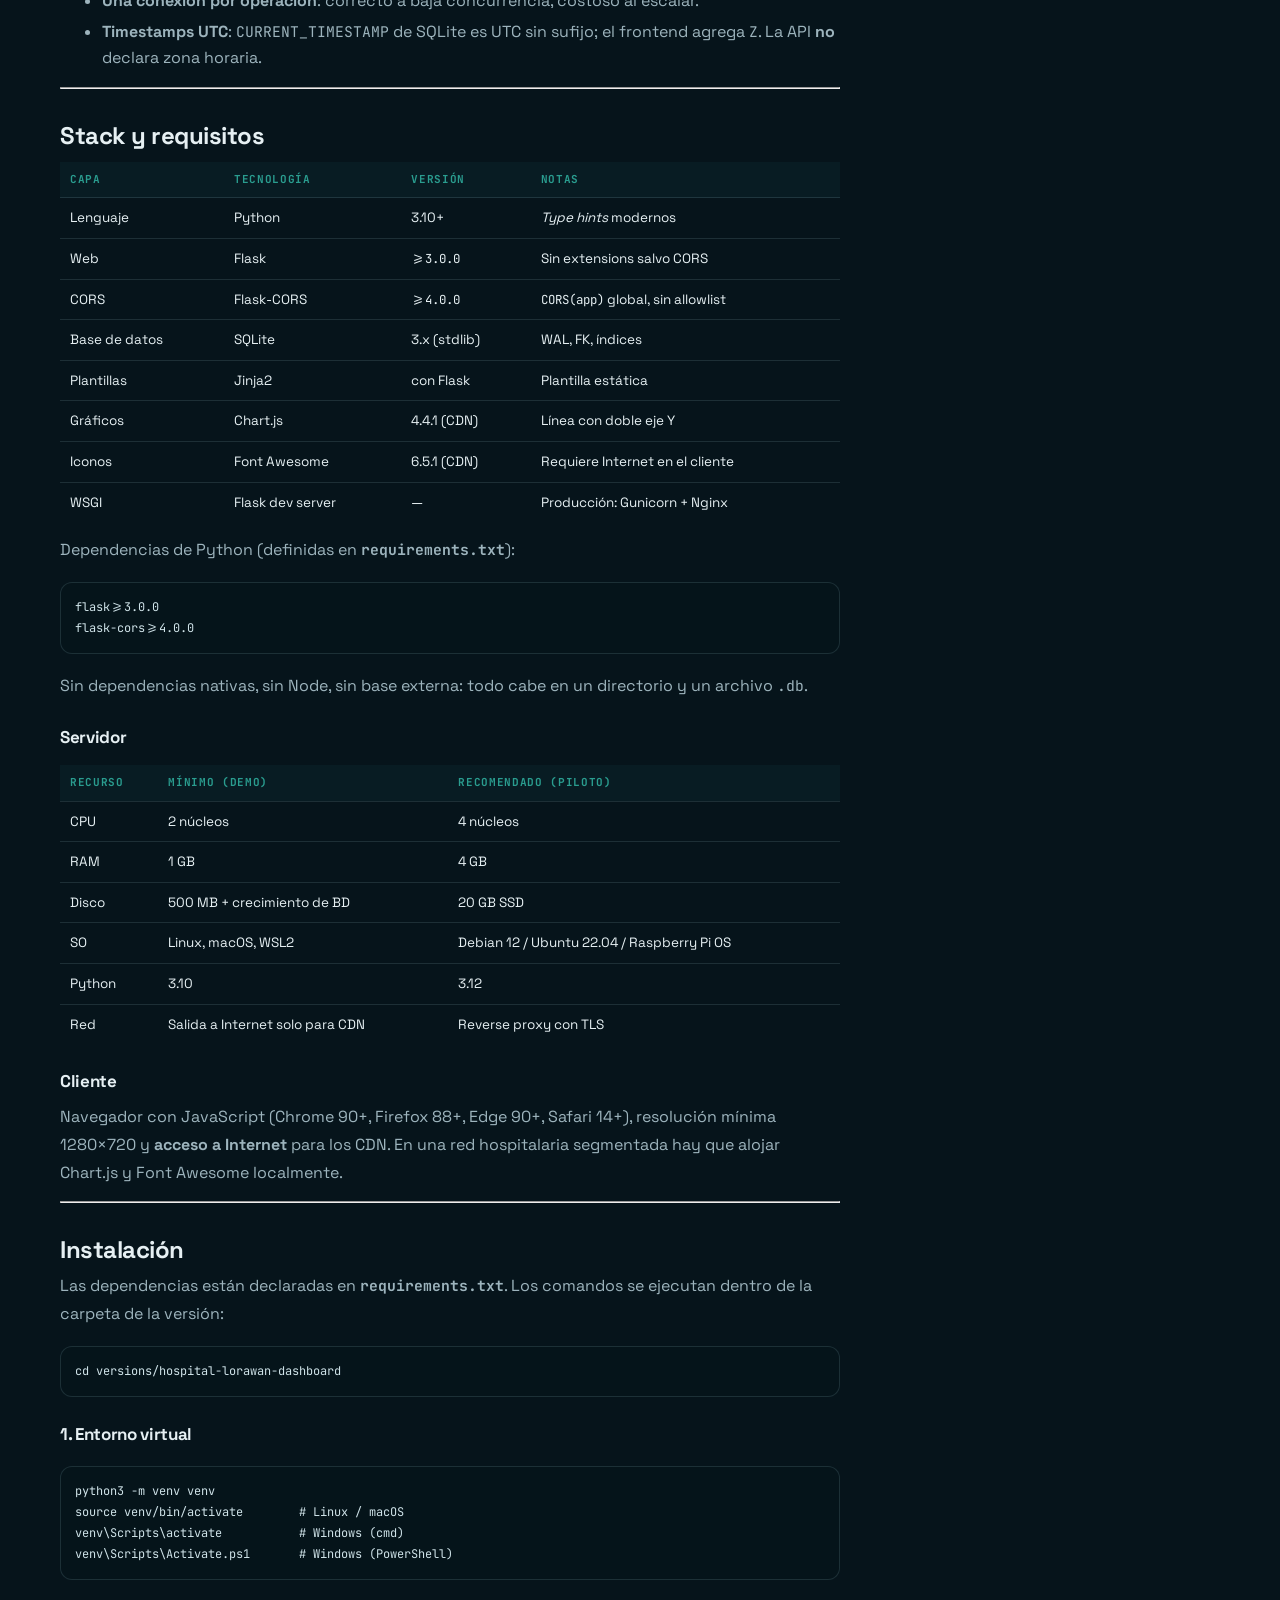
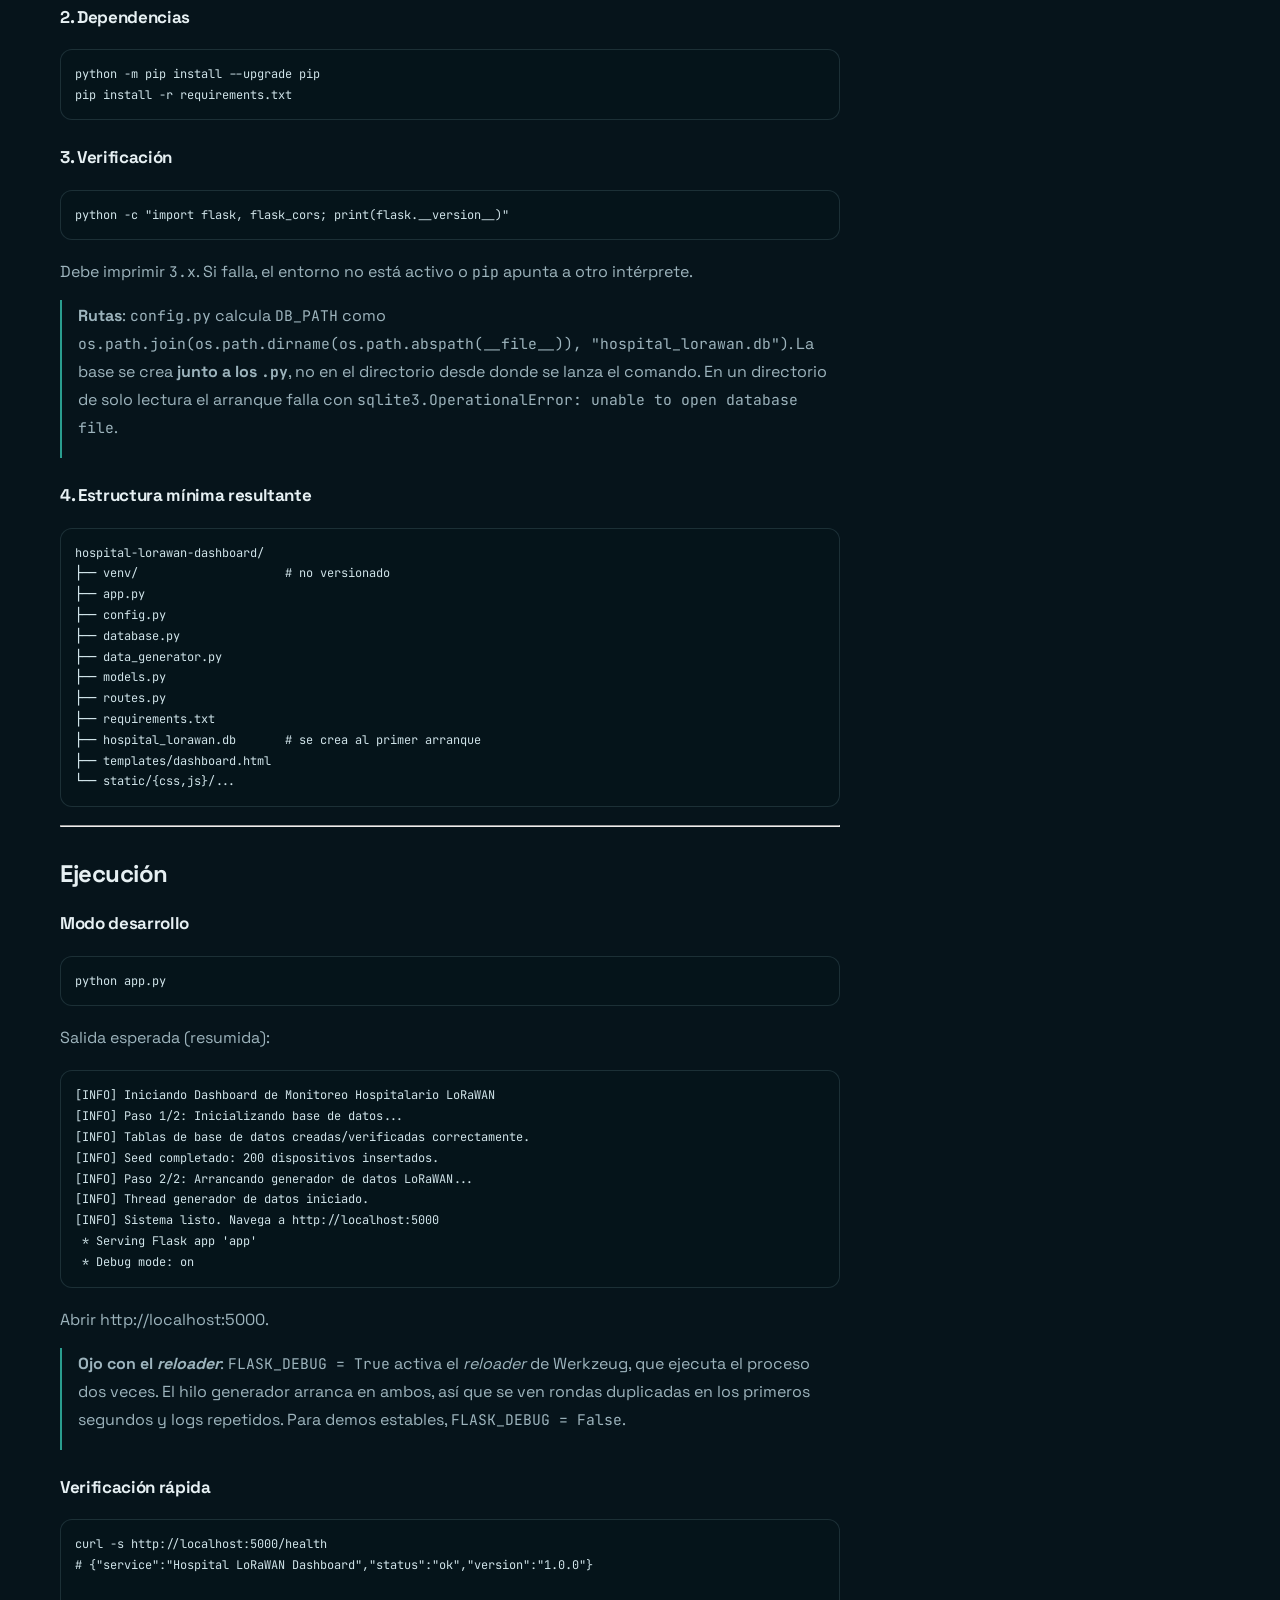
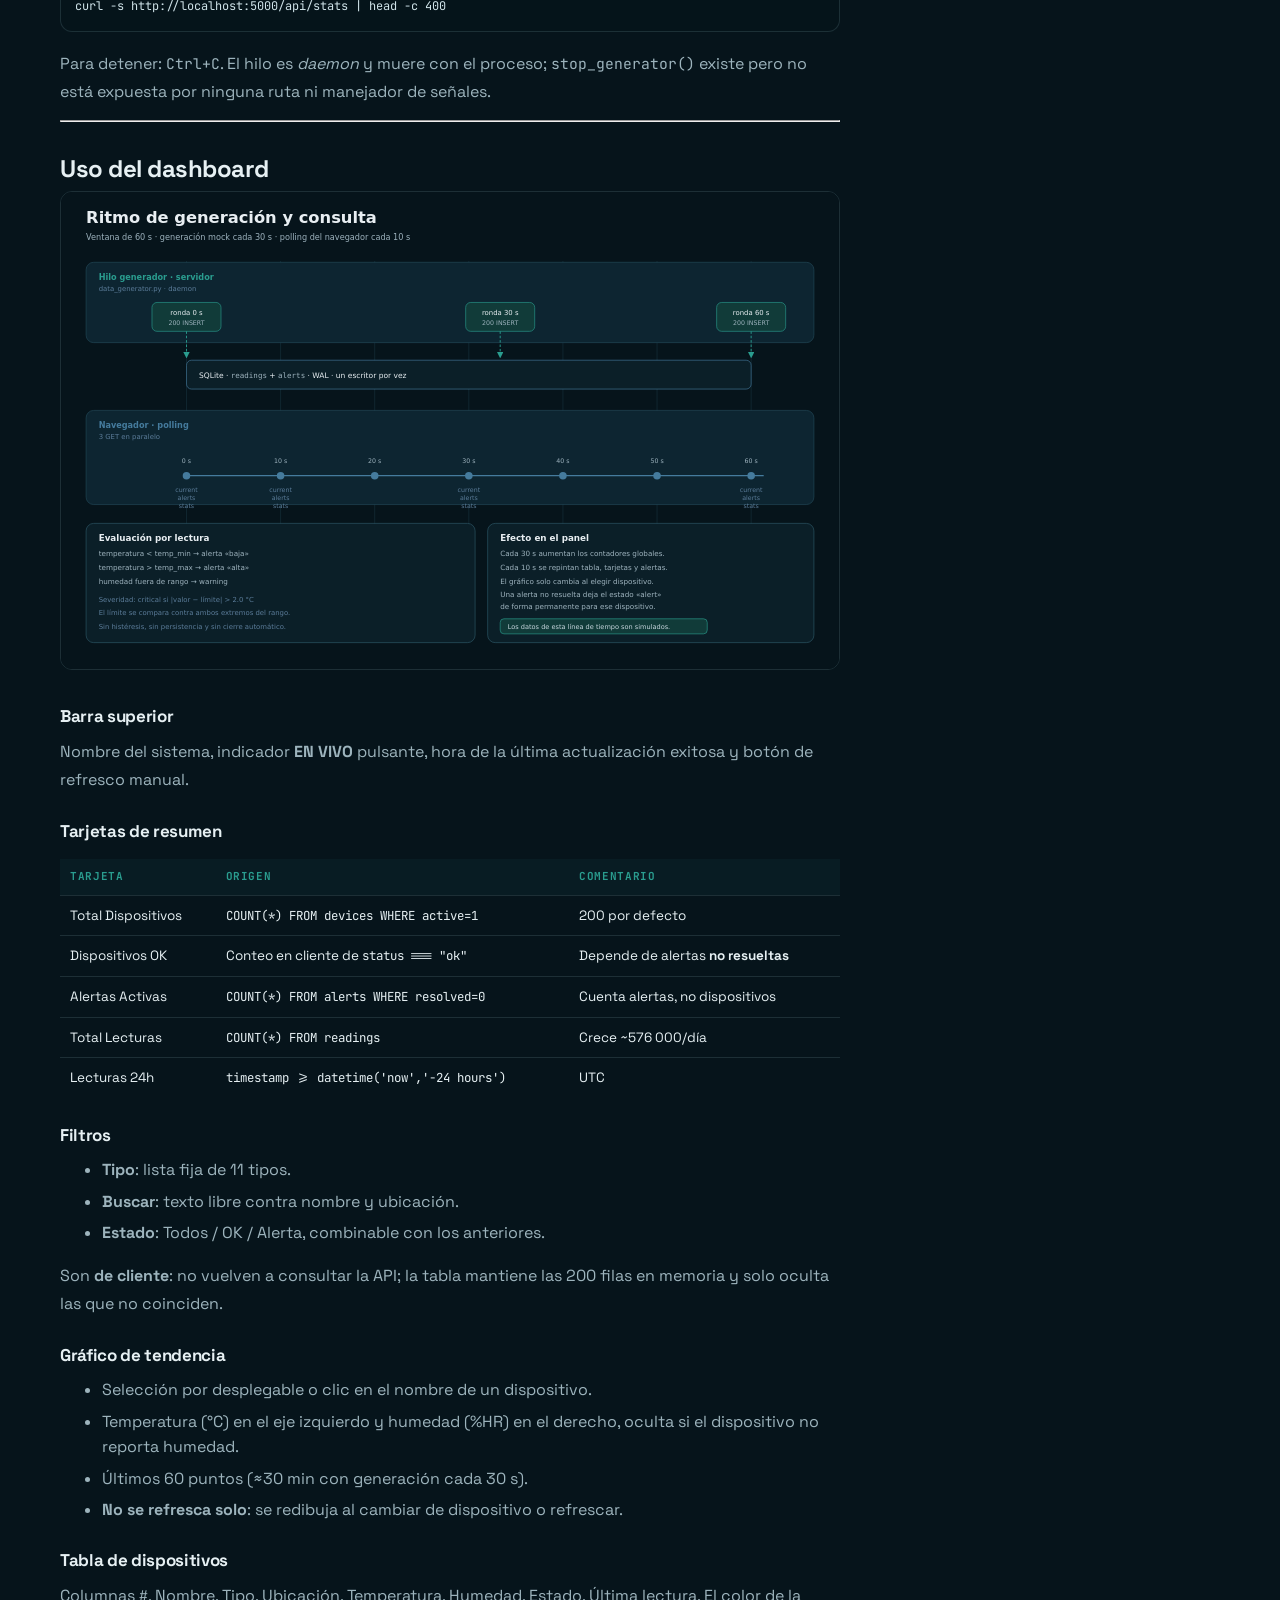
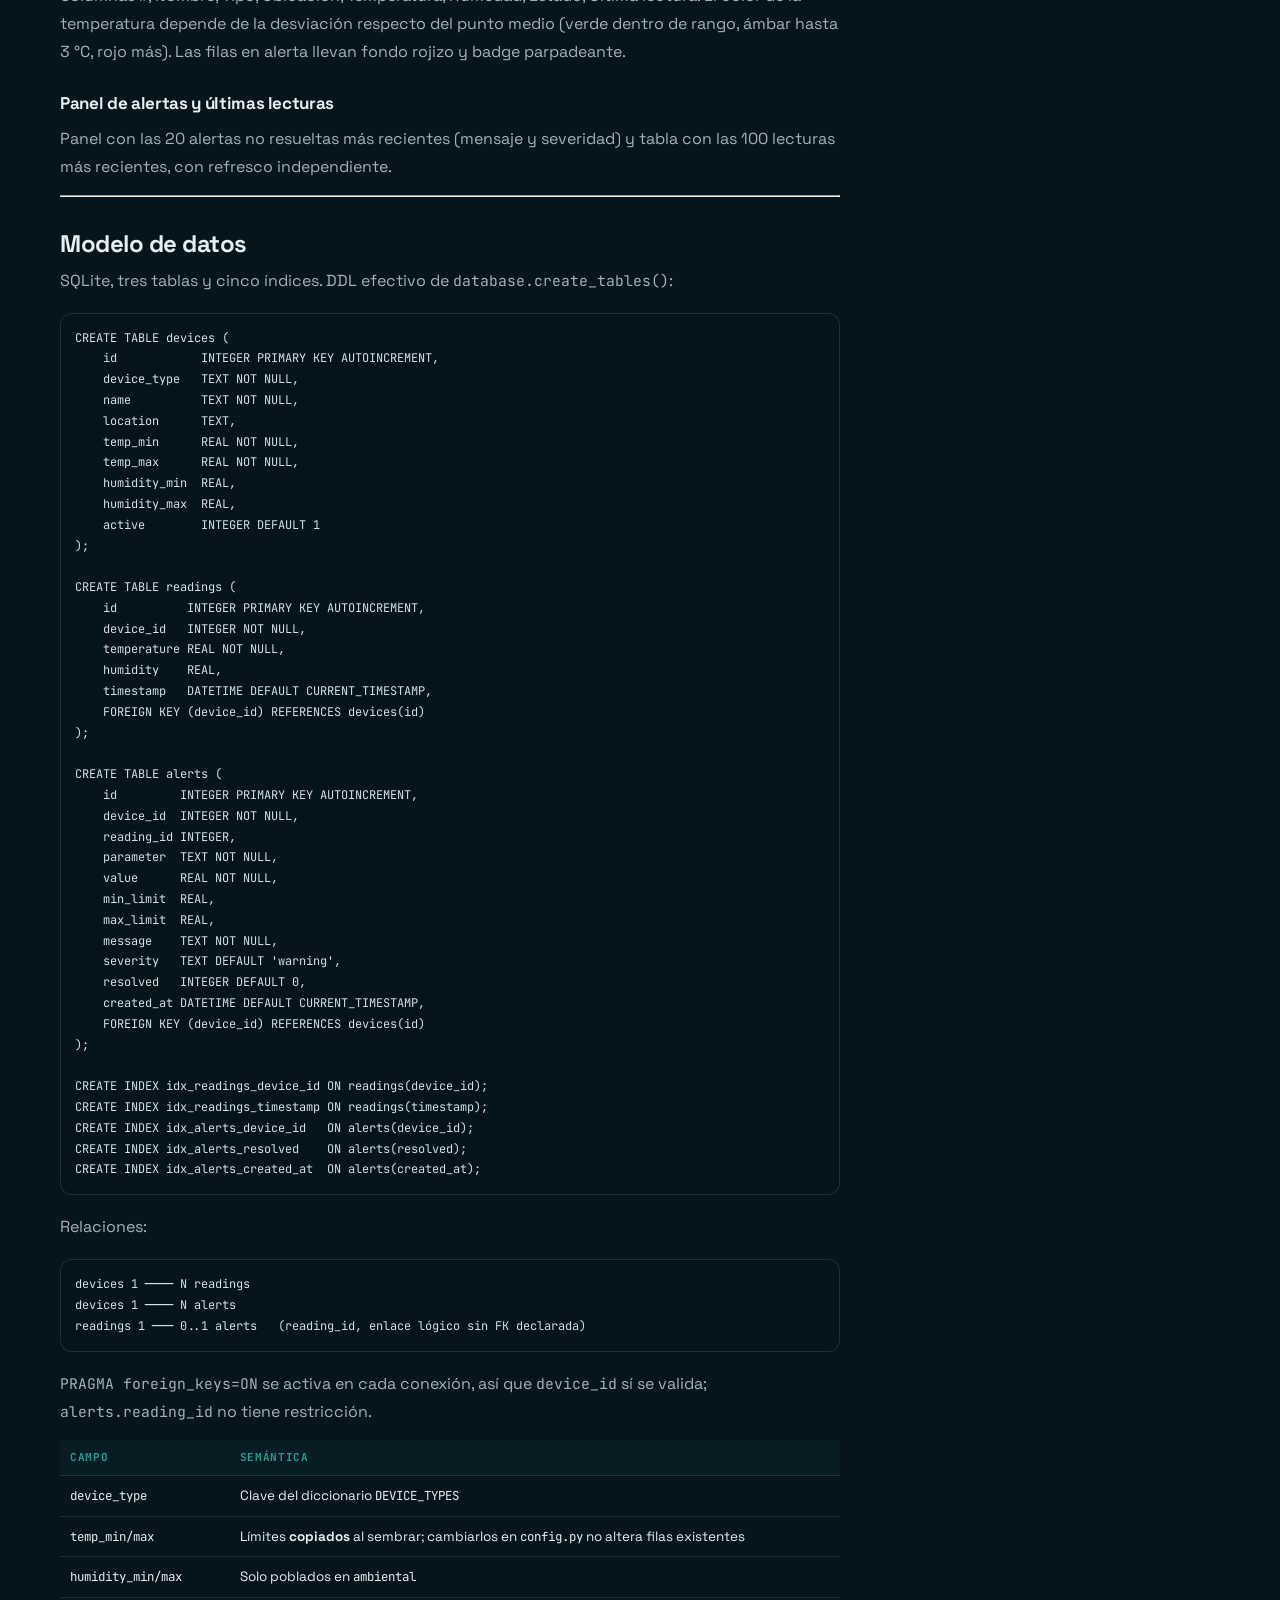
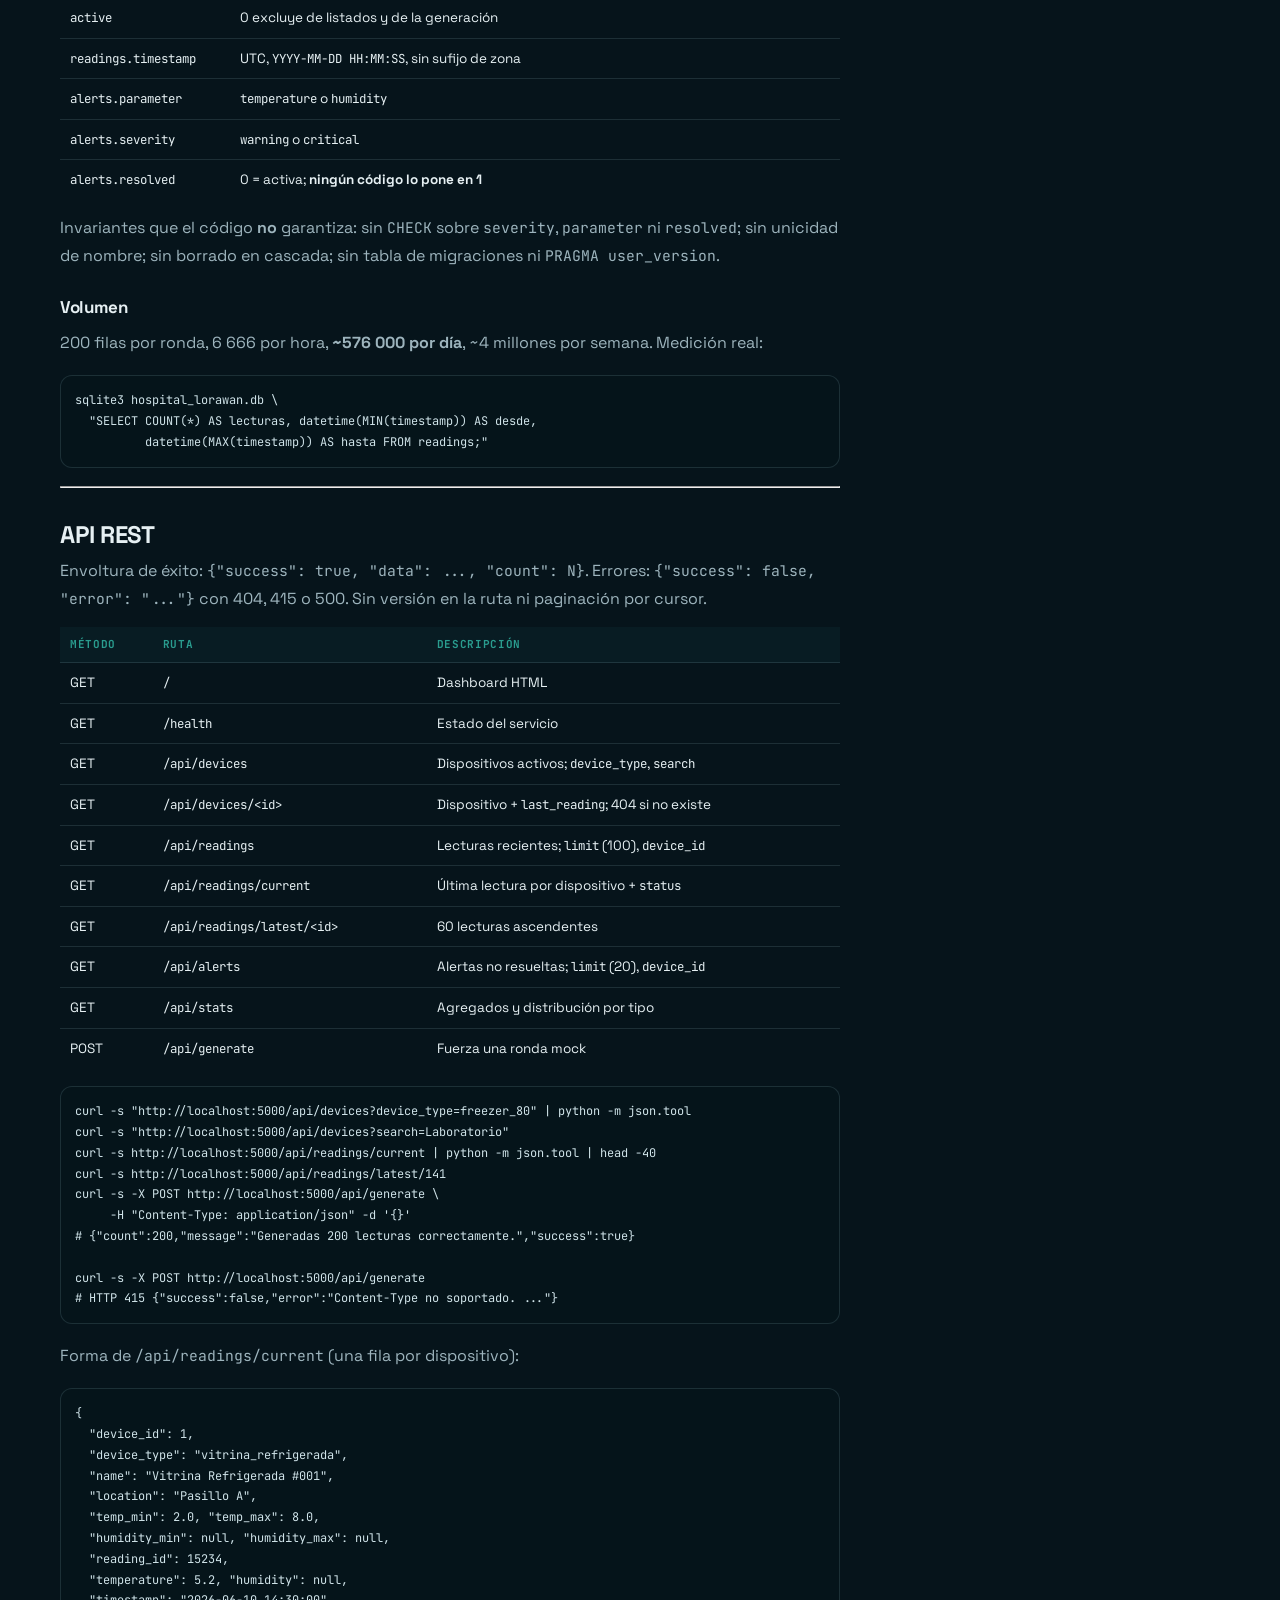
==== commit 68cd60e3: "docs: README y landing con concepto, tropiezos, evaluación y FAQ" ====
--- a/docs/index.html
+++ b/docs/index.html
@@ -134,6 +134,75 @@
   .stat{border-right:0;border-bottom:1px solid var(--line)}
   h1{font-size:42px}
 }
+
+/* ── Contenido heredado del proyecto original, en clave sobria ── */
+.rich{max-width:78ch}
+.rich p{margin:0 0 14px;color:#c3d4da}
+.rich h3{margin:26px 0 10px;font-size:19px;letter-spacing:-.02em}
+.rich h4{margin:22px 0 8px;font-size:15px;letter-spacing:-.01em}
+.rich ul,.rich ol{margin:0 0 16px;padding-left:22px;color:#c3d4da}
+.rich li{margin:0 0 6px}
+.rich figure{margin:22px 0;border:1px solid var(--line);border-radius:16px;padding:10px;background:rgba(11,34,43,.5)}
+.rich figure img{width:100%;display:block;border-radius:10px}
+.rich figcaption{font-family:var(--mono);font-size:11px;color:var(--muted);margin-top:9px;line-height:1.5}
+.rich .table-wrap{overflow-x:auto;margin:18px 0;border:1px solid var(--line);border-radius:12px}
+.rich table{border-collapse:collapse;width:100%;font-size:13.5px}
+.rich th,.rich td{padding:9px 12px;border-bottom:1px solid var(--line);text-align:left;vertical-align:top}
+.rich th{font-family:var(--mono);font-size:10.5px;letter-spacing:.08em;text-transform:uppercase;color:var(--muted);background:rgba(11,34,43,.6)}
+.rich tr:last-child td{border-bottom:0}
+.rich pre{margin:18px 0;padding:14px 16px;border:1px solid var(--line);border-radius:12px;background:#04141a;overflow-x:auto;font-family:var(--mono);font-size:12px;line-height:1.6;color:#cfe3e8}
+.rich code{font-family:var(--mono);font-size:.92em}
+.rich .note{margin:18px 0;padding:13px 16px;border-left:2px solid var(--accent);background:rgba(42,157,143,.07);color:#c3d4da;font-size:14px}
+.rich .card-grid{display:grid;grid-template-columns:repeat(auto-fit,minmax(220px,1fr));gap:14px;margin:18px 0}
+.rich .card-grid .card{margin:0}
+
+
+.rich h3{margin:26px 0 8px}
+.rich p{margin:0 0 14px;color:var(--muted);line-height:1.7}
+.fail-grid{display:grid;grid-template-columns:repeat(2,minmax(0,1fr));gap:14px;margin-top:6px}
+.fail{background:rgba(11,34,43,.55);border:1px solid var(--line);border-radius:14px;padding:18px}
+.fail .v{font-family:var(--mono);font-size:10.5px;letter-spacing:.08em;text-transform:uppercase;color:var(--warm,#D6A86A)}
+.fail h3{font-size:16px;margin:8px 0 6px}
+.fail p{font-size:14px;margin:0;color:var(--muted)}
+.rating-head{display:flex;align-items:center;gap:20px;margin:6px 0 18px;padding:18px 20px;border:1px solid var(--line);border-radius:16px;background:rgba(11,34,43,.55)}
+.rating-avg{font-family:var(--mono);font-size:40px;line-height:1;color:var(--accent)}
+.rating-avg small{font-size:14px;color:var(--muted)}
+.rating-head p{margin:4px 0 0;font-size:14px;color:var(--muted);max-width:70ch}
+.rating{display:grid;gap:2px}
+.rating-row{display:grid;grid-template-columns:165px minmax(90px,1fr) 48px;gap:14px;align-items:center;padding:11px 0;border-bottom:1px solid var(--line)}
+.rating-row:last-child{border-bottom:0}
+.rating-name{font-size:13.5px;font-weight:600}
+.rating-bar{height:6px;border-radius:99px;background:rgba(148,190,200,.14);overflow:hidden}
+.rating-bar i{display:block;height:100%;border-radius:99px;background:linear-gradient(90deg,var(--accent),var(--accent2))}
+.rating-score{font-family:var(--mono);font-size:12.5px;color:var(--accent);text-align:right}
+.rating-note{grid-column:2/-1;font-size:12.5px;color:var(--muted);margin-top:-4px}
+.faq{display:grid;gap:0;margin-top:4px}
+.faq details{border-bottom:1px solid var(--line);padding:14px 0}
+.faq summary{cursor:pointer;font-weight:600;font-size:15px;list-style:none}
+.faq summary::-webkit-details-marker{display:none}
+.faq summary::before{content:"+";display:inline-block;width:18px;color:var(--accent);font-family:var(--mono)}
+.faq details[open] summary::before{content:"–"}
+.faq p{margin:10px 0 0 18px;font-size:14px;color:var(--muted)}
+@media(max-width:720px){
+  .fail-grid{grid-template-columns:1fr}
+  .rating-head{flex-direction:column;align-items:flex-start}
+  .rating-row{grid-template-columns:120px 1fr 44px}
+}
+
+
+.detail h2{margin:34px 0 10px;font-size:24px;letter-spacing:-.02em}
+.detail h3{margin:24px 0 8px;font-size:17px}
+.detail p{margin:0 0 14px;color:var(--muted);line-height:1.75}
+.detail ul,.detail ol{margin:0 0 16px 20px;color:var(--muted)}
+.detail li{margin:6px 0}
+.detail table{width:100%;border-collapse:collapse;margin:14px 0;font-size:13.5px}
+.detail th,.detail td{border-bottom:1px solid var(--line);padding:9px 10px;text-align:left;vertical-align:top}
+.detail th{font-family:var(--mono);font-size:11px;text-transform:uppercase;letter-spacing:.06em;color:var(--accent)}
+.detail pre{background:rgba(6,20,27,.75);border:1px solid var(--line);border-radius:12px;padding:14px;overflow:auto;font-size:13px}
+.detail code{font-family:var(--mono);font-size:.92em}
+.detail img{max-width:100%;border-radius:12px;border:1px solid var(--line)}
+.detail blockquote{border-left:2px solid var(--accent);margin:14px 0;padding:2px 0 2px 16px;color:var(--muted)}
+
 </style>
 <link rel="stylesheet" href="assets/community.css?v=1">
 </head>
@@ -168,52 +237,1624 @@
   </div>
 </div></section>
 
-<section class="stats"><div class="wrap stats-grid"><div class="stat"><div class="stat-num">200</div><div class="stat-label">sensores</div></div><div class="stat"><div class="stat-num">Flask</div><div class="stat-label">backend</div></div><div class="stat"><div class="stat-num">SQLite</div><div class="stat-label">datos</div></div><div class="stat"><div class="stat-num">mock</div><div class="stat-label">modo demo</div></div></div></section>
-
-<section class="section" id="proyecto"><div class="wrap">
-  <div class="section-head reveal"><div class="kicker">01 — El proyecto</div><h2>Qué resuelve</h2><p class="section-sub">Dashboard para monitorear hasta 200 sensores LoRaWAN de temperatura y humedad. Incluye generador de datos mock, API y una interfaz pensada para operación.</p></div>
-  <div class="two">
-    <div class="card reveal"><span class="tag">Problema</span><h3>El punto de partida</h3><p>Un hospital necesita ver temperatura y humedad de muchas salas, pero probar el dashboard no debería requerir 200 sensores físicos.</p></div>
-    <div class="card reveal"><span class="tag">Solución</span><h3>La propuesta</h3><p>Un generador de datos mock y un modelo SQLite permiten desarrollar y demostrar el sistema sin hardware.</p></div>
-  </div>
-</div></section>
-
-<section class="section" id="versiones"><div class="wrap">
-  <div class="section-head reveal"><div class="kicker">02 — Versiones</div><h2>La historia, completa.</h2><p class="section-sub">Cada carpeta conserva una etapa del proyecto. No se borraron las anteriores: se pusieron en contexto.</p></div>
-  <div class="versions"><article class="version reveal">
-  <div class="version-top"><h3>hospital-lorawan-dashboard</h3><span class="count">1 archivo</span></div>
-  <p>Flask + SQLite + plantillas + generador de datos mock. README y docs originales.</p>
-  <a href="https://github.com/jmadasme/hospital-lorawan/tree/main/versions/hospital-lorawan-dashboard" target="_blank" rel="noopener">Ver carpeta <svg viewBox="0 0 24 24" width="13" height="13" fill="none" stroke="currentColor" stroke-width="1.7" stroke-linecap="round" stroke-linejoin="round" aria-hidden="true"><path d="M5 12h14M13 6l6 6-6 6"/></svg></a>
-</article></div>
-</div></section>
-
-<section class="section tight"><div class="wrap">
-  <div class="section-head reveal"><div class="kicker">03 — Cómo se usa</div><h2>De la carpeta a la práctica.</h2></div>
-  <div class="timeline"><div class="step reveal"><div class="step-n">01</div><h4>Instalá dependencias</h4><p>Creá un venv e instalá requirements.txt.</p></div><div class="step reveal"><div class="step-n">02</div><h4>Generá datos</h4><p>Cargá el generador mock para poblar SQLite.</p></div><div class="step reveal"><div class="step-n">03</div><h4>Abrí el dashboard</h4><p>Ejecutá Flask y entrá a la vista principal.</p></div><div class="step reveal"><div class="step-n">04</div><h4>Conectá LoRaWAN</h4><p>Reemplazá el mock por el ingest real cuando tengas gateways.</p></div></div>
-</div></section>
-
-<section class="section tight"><div class="wrap">
-  <div class="section-head reveal"><div class="kicker">04 — Decisiones</div><h2>Lo que lo hace distinto</h2></div>
-  <div class="features"><div class="feature reveal"><h4>Hasta 200 sensores</h4><p>El modelo y la vista están pensados para escala de sala.</p></div><div class="feature reveal"><h4>Datos mock</h4><p>Demo reproducible sin hardware.</p></div><div class="feature reveal"><h4>SQLite</h4><p>Cero infraestructura para empezar.</p></div><div class="feature reveal"><h4>API</h4><p>Endpoints para consultar lecturas.</p></div><div class="feature reveal"><h4>Plantillas</h4><p>Interfaz server-side simple de desplegar.</p></div><div class="feature reveal"><h4>Camino a producción</h4><p>El README separa demo de ingest real.</p></div></div>
-</div></section>
-
-<section class="section tight" id="stack"><div class="wrap">
-  <div class="section-head reveal"><div class="kicker">05 — Stack y arranque</div><h2>Con qué está construido</h2></div>
-  <div class="stack-grid">
-    <div class="reveal"><div class="chips"><span class="chip">Python</span><span class="chip">Flask</span><span class="chip">SQLite</span><span class="chip">Jinja</span><span class="chip">LoRaWAN</span></div><div class="note"><svg viewBox="0 0 24 24" width="16" height="16" fill="none" stroke="currentColor" stroke-width="1.7" stroke-linecap="round" stroke-linejoin="round" aria-hidden="true"><path d="m12 3 1.8 5.2L19 10l-5.2 1.8L12 17l-1.8-5.2L5 10l5.2-1.8L12 3z"/></svg><span>Los datos que trae el repo son mock. No los interpretes como lecturas clínicas reales.</span></div></div>
-    <div class="terminal reveal"><div class="terminal-bar"><span class="dot"></span><span class="dot"></span><span class="dot"></span></div><pre>git clone https://github.com/jmadasme/hospital-lorawan.git
-cd hospital-lorawan/versions/hospital-lorawan-dashboard
-python3 -m venv venv &amp;&amp; source venv/bin/activate
+<section class="stats"><div class="wrap stats-grid"><div class="stat"><div class="stat-num">200</div><div class="stat-label">sensores</div></div><div class="stat"><div class="stat-num">Flask</div><div class="stat-label">backend</div></div><div class="stat"><div class="stat-num">SQLite</div><div class="stat-label">datos</div></div><div class="stat"><div class="stat-num">mock</div><div class="stat-label">modo demo</div></div></div></section><section class="section tight"><div class="wrap"><div class="section-head reveal"><div class="kicker">El concepto</div><h2>Qué es y por qué existe</h2></div><div class="rich reveal"><p>Panel de monitoreo de cadena de frío hospitalaria construido con Flask y SQLite. Muestra temperatura y humedad de 200 puntos simulados, organizados en 11 tipos de dispositivo, con alertas por umbral, histórico y gráficos actualizados cada diez segundos. Está pensado para equipos de informática hospitalaria y desarrolladores que necesitan evaluar la interfaz, el modelo de datos y el flujo de alertas antes de conectar hardware real.</p><p>Su valor está en separar la aplicación de la adquisición: el README documenta el camino LoRaWAN completo —gateway, network server y MQTT o HTTP— como diseño, pero la versión 1.0.0 solo genera datos gaussianos. Es una demostración funcional y honesta de la capa de visualización, no un sistema clínico: las alertas no se resuelven, no hay autenticación ni retención de datos y la evaluación no incorpora histéresis.</p></div></div></section><section class="section tight"><div class="wrap"><div class="section-head reveal"><div class="kicker">El proyecto en detalle</div><h2>Documentación preservada</h2><p class="section-sub">El README original, completo y en su contexto.</p></div><div class="detail rich reveal">
+<p><strong>Dashboard de monitoreo de temperatura y humedad para cadena de frío hospitalaria, con diseño de ingestión LoRaWAN y simulación de 200 sensores.</strong></p>
+<p><img alt="Versión" src="https://img.shields.io/badge/versi%C3%B3n-1.0.0-2A9D8F"/>
+<img alt="Python" src="https://img.shields.io/badge/Python-3.10%2B-457B9D"/>
+<img alt="Flask" src="https://img.shields.io/badge/Flask-3.0%2B-5B7C99"/>
+<img alt="SQLite" src="https://img.shields.io/badge/SQLite-3-06141b"/>
+<img alt="Datos" src="https://img.shields.io/badge/datos-MOCK%20por%20defecto-d9a441"/>
+<img alt="Licencia" src="https://img.shields.io/badge/licencia-MIT-2A9D8F"/></p>
+<blockquote>
+<p><strong>Estado de los datos — leer primero.</strong> La versión 1.0.0 de este repositorio
+<strong>no se conecta a ningún sensor físico</strong>. Todas las lecturas y alertas
+provienen de un <strong>generador sintético</strong> (<code>data_generator.py</code>) que corre dentro
+del proceso Flask. El camino LoRaWAN real (gateway → servidor de red →
+MQTT/HTTP → base de datos) está <strong>documentado como diseño, no implementado</strong>.
+Ningún número del dashboard sirve para decisiones clínicas, regulatorias ni
+de mantenimiento.</p>
+</blockquote>
+<hr/>
+<h2 id="tabla-de-contenidos">Tabla de contenidos</h2>
+<ol>
+<li><a href="#qué-es-este-proyecto">Qué es este proyecto</a></li>
+<li><a href="#datos-mock-vs-datos-reales">Datos mock vs. datos reales</a></li>
+<li><a href="#el-problema-cadena-de-frío">El problema: cadena de frío</a></li>
+<li><a href="#principio-físico-y-de-red">Principio físico y de red</a></li>
+<li><a href="#arquitectura">Arquitectura</a></li>
+<li><a href="#stack-y-requisitos">Stack y requisitos</a></li>
+<li><a href="#instalación">Instalación</a></li>
+<li><a href="#ejecución">Ejecución</a></li>
+<li><a href="#uso-del-dashboard">Uso del dashboard</a></li>
+<li><a href="#modelo-de-datos">Modelo de datos</a></li>
+<li><a href="#api-rest">API REST</a></li>
+<li><a href="#flujo-de-datos-simulado">Flujo de datos simulado</a></li>
+<li><a href="#flujo-lorawan-real-diseño">Flujo LoRaWAN real (diseño)</a></li>
+<li><a href="#simulación-y-escenarios">Simulación y escenarios</a></li>
+<li><a href="#despliegue">Despliegue</a></li>
+<li><a href="#seguridad">Seguridad</a></li>
+<li><a href="#límites-conocidos">Límites conocidos</a></li>
+<li><a href="#rendimiento-y-capacidad">Rendimiento y capacidad</a></li>
+<li><a href="#mantenimiento-y-respaldo">Mantenimiento y respaldo</a></li>
+<li><a href="#estructura-del-repositorio">Estructura del repositorio</a></li>
+<li><a href="#pruebas-y-verificación">Pruebas y verificación</a></li>
+<li><a href="#roadmap">Roadmap</a></li>
+<li><a href="#preguntas-frecuentes">Preguntas frecuentes</a></li>
+<li><a href="#licencia-y-atribuciones">Licencia y atribuciones</a></li>
+</ol>
+<hr/>
+<h2 id="que-es-este-proyecto">Qué es este proyecto</h2>
+<p><strong>Hospital LoRaWAN Monitor</strong> es una aplicación web monolítica que muestra en una
+pantalla el estado térmico y de humedad de hasta <strong>200 puntos de monitoreo</strong> de
+un hospital: vitrinas de farmacia, frigobares de enfermería, refrigeradores de
+cocina, freezers de −20 °C y −80 °C, cámaras mortuorias, áreas de confort
+ambiental y termostatos con sonda de salas técnicas.</p>
+<p>Está pensado como <strong>demostrador y banco de pruebas</strong> de una arquitectura de
+monitoreo IoT para cadena de frío:</p>
+<ul>
+<li><strong>Backend Flask</strong> que sirve una página HTML y una API REST JSON.</li>
+<li><strong>SQLite</strong> como almacén embebido, sin servidor de base de datos.</li>
+<li><strong>Generador mock</strong> en un hilo <em>daemon</em> que produce 200 lecturas cada 30 s y
+  evalúa límites para crear alertas.</li>
+<li><strong>Frontend sin build</strong>: HTML + CSS + JavaScript vanilla, Chart.js y Font
+  Awesome por CDN.</li>
+<li><strong>Diseño de integración LoRaWAN</strong> para TTN y ChirpStack, con esquema de
+  payload, mapeo <code>DevEUI → device_id</code>, idempotencia y <em>duty cycle</em>.</li>
+</ul>
+<p>Lo que <strong>no</strong> es: no controla compresores, no es producto sanitario certificado,
+no reemplaza registradores validados y no implementa autenticación, autorización
+ni auditoría firmada.</p>
+<table>
+<thead>
+<tr>
+<th>Capacidad</th>
+<th>Detalle</th>
+</tr>
+</thead>
+<tbody>
+<tr>
+<td>Inventario</td>
+<td>200 sensores en 11 tipos con límites propios</td>
+</tr>
+<tr>
+<td>Lecturas</td>
+<td>Temperatura siempre; humedad solo en <code>ambiental</code></td>
+</tr>
+<tr>
+<td>Alertas</td>
+<td>Evaluación por límites, severidad <code>warning</code> / <code>critical</code></td>
+</tr>
+<tr>
+<td>Visualización</td>
+<td>5 tarjetas, gráfico de 60 puntos, tabla de 200 filas, panel de 20 alertas, histórico de 100 lecturas</td>
+</tr>
+<tr>
+<td>Filtros</td>
+<td>Tipo, texto (nombre/ubicación) y estado (todos/OK/alerta)</td>
+</tr>
+<tr>
+<td>Actualización</td>
+<td>Polling cada 10 s; generación cada 30 s</td>
+</tr>
+<tr>
+<td>API</td>
+<td>10 rutas JSON con envoltura <code>{success, data, count}</code></td>
+</tr>
+<tr>
+<td>Persistencia</td>
+<td><code>hospital_lorawan.db</code> con WAL</td>
+</tr>
+<tr>
+<td>Operación</td>
+<td>Un proceso, sin dependencias nativas, arranque en un comando</td>
+</tr>
+</tbody>
+</table>
+<hr/>
+<h2 id="datos-mock-vs-datos-reales">Datos mock vs. datos reales</h2>
+<table>
+<thead>
+<tr>
+<th>Aspecto</th>
+<th>Modo simulación (lo que corre)</th>
+<th>Modo producción (diseño)</th>
+</tr>
+</thead>
+<tbody>
+<tr>
+<td>Origen</td>
+<td><code>random.gauss()</code> en <code>data_generator.py</code></td>
+<td>Sensor físico → gateway → servidor de red</td>
+</tr>
+<tr>
+<td>Frecuencia</td>
+<td>Ronda de 200 filas cada 30 s</td>
+<td>5–15 min por nodo según <em>duty cycle</em></td>
+</tr>
+<tr>
+<td>Identidad</td>
+<td><code>devices.id</code> autoincremental</td>
+<td><code>DevEUI</code> + <code>device_id</code> interno</td>
+</tr>
+<tr>
+<td>Transporte</td>
+<td>Ninguno: INSERT directo en SQLite</td>
+<td>LoRaWAN RF + MQTT o webhook HTTPS</td>
+</tr>
+<tr>
+<td>Humedad</td>
+<td>Solo 30 dispositivos <code>ambiental</code></td>
+<td>Según sensor (SHT30/31, DHT22)</td>
+</tr>
+<tr>
+<td>Fuera de rango</td>
+<td>10 % de probabilidad por lectura</td>
+<td>Falla real o apertura de puerta</td>
+</tr>
+<tr>
+<td>Alertas</td>
+<td>Se crean y <strong>nunca se resuelven solas</strong></td>
+<td>Acuse y cierre por operador</td>
+</tr>
+<tr>
+<td>Volumen</td>
+<td>~576 000 lecturas/día</td>
+<td>~19 200/día con 200 nodos cada 15 min</td>
+</tr>
+</tbody>
+</table>
+<p><strong>Regla práctica:</strong> si el dashboard se inicia con <code>python app.py</code>, los datos son
+mock. Si se conecta un <em>bridge</em> MQTT hay que <strong>detener el generador</strong>; de lo
+contrario las lecturas sintéticas contaminan el histórico y las métricas de
+disponibilidad.</p>
+<p>El generador se reconoce en los logs:</p>
+<pre><code>[INFO] Generador de datos iniciado. Intervalo: 30s
+[INFO] Generadas 200 lecturas para 200 dispositivos.
+</code></pre>
+<p>Para desactivarlo hay que dejar de llamar a <code>start_generator()</code> en
+<code>initialize()</code> (ver <a href="https://github.com/jmadasme/hospital-lorawan/blob/main/developer.md"><code>docs/developer.md</code></a>). Este repositorio
+<strong>no</strong> aplica ese cambio: conserva la versión 1.0.0 tal como fue publicada.</p>
+<hr/>
+<h2 id="el-problema-cadena-de-frio">El problema: cadena de frío</h2>
+<table>
+<thead>
+<tr>
+<th>Área</th>
+<th>Rango típico</th>
+<th>Qué se conserva</th>
+<th>Consecuencia de una excursión</th>
+</tr>
+</thead>
+<tbody>
+<tr>
+<td>Farmacia / vitrinas</td>
+<td>2 – 8 °C</td>
+<td>Vacunas, insulinas, biológicos</td>
+<td>Pérdida de potencia, dosis descartadas</td>
+</tr>
+<tr>
+<td>Banco de sangre</td>
+<td>2 – 8 °C</td>
+<td>Hemoderivados</td>
+<td>Producto no apto para transfusión</td>
+</tr>
+<tr>
+<td>Laboratorio</td>
+<td>2 – 8 °C</td>
+<td>Reactivos, calibradores</td>
+<td>Resultados inválidos</td>
+</tr>
+<tr>
+<td>Cocina</td>
+<td>2 – 8 °C y −20 °C</td>
+<td>Alimentos perecederos</td>
+<td>Riesgo bromatológico</td>
+</tr>
+<tr>
+<td>Biobanco</td>
+<td>−80 °C</td>
+<td>Tejidos, ADN, células madre</td>
+<td>Degradación irreversible</td>
+</tr>
+<tr>
+<td>Morgue</td>
+<td>2 – 8 °C</td>
+<td>Conservación de cuerpos</td>
+<td>Problema sanitario y legal</td>
+</tr>
+<tr>
+<td>Áreas de pacientes</td>
+<td>20 – 24 °C, 30 – 60 % HR</td>
+<td>Confort, control de infecciones</td>
+<td>Malestar, condensación, hongos</td>
+</tr>
+</tbody>
+</table>
+<p>Puntos críticos del problema operativo:</p>
+<ol>
+<li><strong>Escala</strong>: 200 puntos en varios pisos; la ronda manual consume horas.</li>
+<li><strong>Latencia</strong>: una puerta mal cerrada a las 03:00 se detecta a las 08:00.</li>
+<li><strong>Evidencia</strong>: la normativa exige registro continuo, no una planilla por turno.</li>
+<li><strong>Falsas alarmas</strong>: umbrales estrechos entrenan al personal a ignorar alarmas.</li>
+<li><strong>Costo</strong>: perder un lote de vacunas o un biobanco cuesta órdenes de
+   magnitud más que desplegar los sensores.</li>
+</ol>
+<p>La arquitectura que modela el proyecto: <strong>un nodo autónomo por punto de
+conservación</strong>, radio de bajo consumo hacia un gateway, servidor de red que
+desacopla radio y aplicación, y un dashboard con alertas priorizadas. La versión
+1.0.0 implementa solo la capa de aplicación y simula la de sensado.</p>
+<hr/>
+<h2 id="principio-fisico-y-de-red">Principio físico y de red</h2>
+<h3 id="medicion">Medición</h3>
+<ul>
+<li><strong>PT100/PT1000 y termopares</strong>: usados en sondas de equipos médicos y
+  freezers; alta precisión, requieren acondicionamiento analógico.</li>
+<li><strong>DS18B20</strong>: digital 1-Wire, −55 a +125 °C, ±0.5 °C típico; común en sondas
+  de penetración.</li>
+<li><strong>SHT30/SHT31</strong>: I²C, ±0.3 °C y ±2 % HR; ideal para monitoreo ambiental.</li>
+<li><strong>DHT22</strong>: bajo costo, ±0.5 °C, más lento y menos estable.</li>
+</ul>
+<p>La incertidumbre importa: con límite 8.0 °C y sensor de ±0.5 °C, una lectura de
+8.3 °C puede ser un equipo a 7.9 °C. Un sistema serio define <strong>umbral +
+histéresis + tiempo de persistencia</strong> ("alerta si supera 8.0 °C en 3 lecturas
+consecutivas"). La versión 1.0.0 evalúa <strong>una lectura individual</strong>, sin
+histéresis ni persistencia.</p>
+<h3 id="radio-lora">Radio LoRa</h3>
+<p>LoRa es la capa física: espectro ensanchado con <em>chirps</em> en bandas ISM sub-GHz
+(868 MHz Europa, 915 MHz América, 433 MHz Asia). El factor de ensanchamiento
+(SF7–SF12) intercambia velocidad por sensibilidad: SF12 llega más lejos y
+penetra mejor, pero permite pocos bytes por segundo y ocupa más tiempo de aire.
+Consecuencia: <strong>el enlace no es apto para streaming</strong>. Un nodo envía un puñado
+de bytes cada varios minutos; el dashboard recibe telemetría periódica, no
+"tiempo real" web.</p>
+<h3 id="lorawan">LoRaWAN</h3>
+<ul>
+<li><strong>End device</strong>: sensor + MCU + radio. Clase A por defecto (dos ventanas de
+  recepción tras cada uplink); clases B y C agregan escucha a costa de batería.</li>
+<li><strong>Gateway</strong>: concentrador multi-canal (SX1301/SX1302) que solo reenvía tramas
+  por IP; no decide nada.</li>
+<li><strong>Network Server</strong>: deduplica uplinks de varios gateways, valida MIC, gestiona
+  <em>frame counters</em>, ADR y <em>join</em>.</li>
+<li><strong>Join/Application Server</strong>: OTAA (recomendado) o ABP; descifra el payload y
+  lo entrega por MQTT, HTTP o gRPC.</li>
+<li><strong>Duty cycle</strong>: en 868 MHz la sub-banda por defecto limita a ~1 % de tiempo de
+  aire; en 915 MHz hay <em>dwell time</em> de 400 ms. Eso fija la frecuencia realista.</li>
+<li><strong>Payload</strong>: 51 bytes de aplicación como máximo habitual; con codificación
+  binaria (temperatura en centésimas, humedad en un byte) un reporte cabe en
+  3–5 bytes.</li>
+</ul>
+<p>Cadena completa:</p>
+<pre><code>[Sensor] → [MCU] → [Radio LoRa] ⇢⇢ RF ⇢⇢ [Gateway] → IP → [Network Server]
+        → [Application Server] → MQTT/HTTPS → [Bridge] → [SQLite] → [Dashboard]
+</code></pre>
+<p>Cada flecha es un dominio de fallo distinto. Un dashboard que solo mira la
+última fila <strong>no distingue</strong> "el equipo está bien" de "el nodo dejó de
+transmitir". Producción necesita un <strong>watchdog de silencio</strong> (alerta si un
+dispositivo lleva N minutos sin lecturas) y batería/RSSI. Nada de eso existe en
+1.0.0: el generador garantiza datos frescos para los 200 dispositivos.</p>
+<hr/>
+<h2 id="arquitectura">Arquitectura</h2>
+<p><img alt="Arquitectura del sistema" loading="lazy" src="rich/architecture.svg"/></p>
+<table>
+<thead>
+<tr>
+<th>Componente</th>
+<th>Archivo</th>
+<th>Responsabilidad</th>
+</tr>
+</thead>
+<tbody>
+<tr>
+<td>Punto de entrada</td>
+<td><code>app.py</code></td>
+<td>Crea Flask, habilita CORS, carga <code>config.py</code>, inicializa BD, arranca generador, registra blueprint, sirve <code>/</code> y <code>/health</code></td>
+</tr>
+<tr>
+<td>Configuración</td>
+<td><code>config.py</code></td>
+<td>Rangos por tipo, cantidades, intervalos, probabilidad de falla, host/puerto</td>
+</tr>
+<tr>
+<td>Dominio</td>
+<td><code>models.py</code></td>
+<td>Dataclasses <code>Device</code>, <code>Reading</code>, <code>Alert</code> con <code>to_dict()</code></td>
+</tr>
+<tr>
+<td>Persistencia</td>
+<td><code>database.py</code></td>
+<td>Conexión SQLite (WAL + FK), DDL, índices, seed, helpers</td>
+</tr>
+<tr>
+<td>Simulación</td>
+<td><code>data_generator.py</code></td>
+<td>Hilo daemon, generación gaussiana, valores fuera de rango, inserción y alertas</td>
+</tr>
+<tr>
+<td>API</td>
+<td><code>routes.py</code></td>
+<td>Blueprint <code>api_bp</code> con rutas JSON</td>
+</tr>
+<tr>
+<td>Vista</td>
+<td><code>templates/dashboard.html</code></td>
+<td>Estructura del panel (Jinja2 sin variables)</td>
+</tr>
+<tr>
+<td>Cliente</td>
+<td><code>static/js/dashboard.js</code></td>
+<td>Polling, renderizado, filtros, Chart.js</td>
+</tr>
+<tr>
+<td>Estilo</td>
+<td><code>static/css/dashboard.css</code></td>
+<td>Tema claro, tarjetas, tablas, animaciones, responsive</td>
+</tr>
+</tbody>
+</table>
+<p>Flujo de una lectura mock:</p>
+<ol>
+<li><code>initialize()</code> crea tablas y siembra 200 dispositivos.</li>
+<li><code>start_generator()</code> lanza un <code>threading.Thread(daemon=True)</code>.</li>
+<li>El hilo ejecuta <code>generate_all_readings()</code> de inmediato y luego cada 30 s.</li>
+<li>Por dispositivo genera temperatura (y humedad si aplica).</li>
+<li>Inserta en <code>readings</code>; si viola un límite, inserta en <code>alerts</code>.</li>
+<li>El navegador consulta <code>/api/readings/current</code>, <code>/api/alerts</code> y <code>/api/stats</code>
+   cada 10 s y repinta.</li>
+<li>Al seleccionar un dispositivo, <code>/api/readings/latest/&lt;id&gt;</code> alimenta Chart.js
+   con 60 puntos.</li>
+</ol>
+<p>Decisiones visibles:</p>
+<ul>
+<li><strong>Sin ORM</strong>: SQL directo con <code>sqlite3</code> y <code>Row</code>; menos dependencias, sin
+  migraciones automáticas.</li>
+<li><strong>Sin build de frontend</strong>: CDN para Chart.js y Font Awesome; cero Node.</li>
+<li><strong>Generación en el mismo proceso</strong>: simple para demo, problemático con
+  múltiples workers.</li>
+<li><strong>Una conexión por operación</strong>: correcto a baja concurrencia, costoso al
+  escalar.</li>
+<li><strong>Timestamps UTC</strong>: <code>CURRENT_TIMESTAMP</code> de SQLite es UTC sin sufijo; el
+  frontend agrega <code>Z</code>. La API <strong>no</strong> declara zona horaria.</li>
+</ul>
+<hr/>
+<h2 id="stack-y-requisitos">Stack y requisitos</h2>
+<table>
+<thead>
+<tr>
+<th>Capa</th>
+<th>Tecnología</th>
+<th>Versión</th>
+<th>Notas</th>
+</tr>
+</thead>
+<tbody>
+<tr>
+<td>Lenguaje</td>
+<td>Python</td>
+<td>3.10+</td>
+<td><em>Type hints</em> modernos</td>
+</tr>
+<tr>
+<td>Web</td>
+<td>Flask</td>
+<td><code>&gt;=3.0.0</code></td>
+<td>Sin extensions salvo CORS</td>
+</tr>
+<tr>
+<td>CORS</td>
+<td>Flask-CORS</td>
+<td><code>&gt;=4.0.0</code></td>
+<td><code>CORS(app)</code> global, sin allowlist</td>
+</tr>
+<tr>
+<td>Base de datos</td>
+<td>SQLite</td>
+<td>3.x (stdlib)</td>
+<td>WAL, FK, índices</td>
+</tr>
+<tr>
+<td>Plantillas</td>
+<td>Jinja2</td>
+<td>con Flask</td>
+<td>Plantilla estática</td>
+</tr>
+<tr>
+<td>Gráficos</td>
+<td>Chart.js</td>
+<td>4.4.1 (CDN)</td>
+<td>Línea con doble eje Y</td>
+</tr>
+<tr>
+<td>Iconos</td>
+<td>Font Awesome</td>
+<td>6.5.1 (CDN)</td>
+<td>Requiere Internet en el cliente</td>
+</tr>
+<tr>
+<td>WSGI</td>
+<td>Flask dev server</td>
+<td>—</td>
+<td>Producción: Gunicorn + Nginx</td>
+</tr>
+</tbody>
+</table>
+<p>Dependencias de Python (definidas en <strong><code>requirements.txt</code></strong>):</p>
+<pre><code>flask&gt;=3.0.0
+flask-cors&gt;=4.0.0
+</code></pre>
+<p>Sin dependencias nativas, sin Node, sin base externa: todo cabe en un
+directorio y un archivo <code>.db</code>.</p>
+<h3 id="servidor">Servidor</h3>
+<table>
+<thead>
+<tr>
+<th>Recurso</th>
+<th>Mínimo (demo)</th>
+<th>Recomendado (piloto)</th>
+</tr>
+</thead>
+<tbody>
+<tr>
+<td>CPU</td>
+<td>2 núcleos</td>
+<td>4 núcleos</td>
+</tr>
+<tr>
+<td>RAM</td>
+<td>1 GB</td>
+<td>4 GB</td>
+</tr>
+<tr>
+<td>Disco</td>
+<td>500 MB + crecimiento de BD</td>
+<td>20 GB SSD</td>
+</tr>
+<tr>
+<td>SO</td>
+<td>Linux, macOS, WSL2</td>
+<td>Debian 12 / Ubuntu 22.04 / Raspberry Pi OS</td>
+</tr>
+<tr>
+<td>Python</td>
+<td>3.10</td>
+<td>3.12</td>
+</tr>
+<tr>
+<td>Red</td>
+<td>Salida a Internet solo para CDN</td>
+<td>Reverse proxy con TLS</td>
+</tr>
+</tbody>
+</table>
+<h3 id="cliente">Cliente</h3>
+<p>Navegador con JavaScript (Chrome 90+, Firefox 88+, Edge 90+, Safari 14+),
+resolución mínima 1280×720 y <strong>acceso a Internet</strong> para los CDN. En una red
+hospitalaria segmentada hay que alojar Chart.js y Font Awesome localmente.</p>
+<hr/>
+<h2 id="instalacion">Instalación</h2>
+<p>Las dependencias están declaradas en <strong><code>requirements.txt</code></strong>. Los comandos se
+ejecutan dentro de la carpeta de la versión:</p>
+<pre><code class="language-bash">cd versions/hospital-lorawan-dashboard
+</code></pre>
+<h3 id="1-entorno-virtual">1. Entorno virtual</h3>
+<pre><code class="language-bash">python3 -m venv venv
+source venv/bin/activate        # Linux / macOS
+venv\Scripts\activate           # Windows (cmd)
+venv\Scripts\Activate.ps1       # Windows (PowerShell)
+</code></pre>
+<h3 id="2-dependencias">2. Dependencias</h3>
+<pre><code class="language-bash">python -m pip install --upgrade pip
 pip install -r requirements.txt
-python app.py</pre></div>
-  </div>
-</div></section>
-
-<section class="section tight" id="docs"><div class="wrap">
-  <div class="section-head reveal"><div class="kicker">06 — Documentación</div><h2>Para usar y para entender.</h2><p class="section-sub">Cada documento está en el repositorio, versionado junto al código.</p></div>
-  <div class="docs"><a class="doc reveal" href="https://github.com/jmadasme/hospital-lorawan/blob/main/docs/datasheet.md" target="_blank" rel="noopener"><span class="tag">DATASHEET</span><h4>Manual de operación</h4><p>Instalación, uso, configuración y troubleshooting.</p></a><a class="doc reveal" href="https://github.com/jmadasme/hospital-lorawan/blob/main/docs/developer.md" target="_blank" rel="noopener"><span class="tag">DEVELOPER</span><h4>Guía de código</h4><p>Arquitectura, módulos, contratos y extensión.</p></a><a class="doc reveal" href="https://github.com/jmadasme/hospital-lorawan/blob/main/docs/REFERENCES.md" target="_blank" rel="noopener"><span class="tag">REFERENCES</span><h4>Referencias</h4><p>Fuentes oficiales y documentación de las tecnologías.</p></a></div>
-</div></section>
-
+</code></pre>
+<h3 id="3-verificacion">3. Verificación</h3>
+<pre><code class="language-bash">python -c "import flask, flask_cors; print(flask.__version__)"
+</code></pre>
+<p>Debe imprimir <code>3.x</code>. Si falla, el entorno no está activo o <code>pip</code> apunta a otro
+intérprete.</p>
+<blockquote>
+<p><strong>Rutas</strong>: <code>config.py</code> calcula <code>DB_PATH</code> como
+<code>os.path.join(os.path.dirname(os.path.abspath(__file__)), "hospital_lorawan.db")</code>.
+La base se crea <strong>junto a los <code>.py</code></strong>, no en el directorio desde donde se
+lanza el comando. En un directorio de solo lectura el arranque falla con
+<code>sqlite3.OperationalError: unable to open database file</code>.</p>
+</blockquote>
+<h3 id="4-estructura-minima-resultante">4. Estructura mínima resultante</h3>
+<pre><code>hospital-lorawan-dashboard/
+├── venv/                     # no versionado
+├── app.py
+├── config.py
+├── database.py
+├── data_generator.py
+├── models.py
+├── routes.py
+├── requirements.txt
+├── hospital_lorawan.db       # se crea al primer arranque
+├── templates/dashboard.html
+└── static/{css,js}/...
+</code></pre>
+<hr/>
+<h2 id="ejecucion">Ejecución</h2>
+<h3 id="modo-desarrollo">Modo desarrollo</h3>
+<pre><code class="language-bash">python app.py
+</code></pre>
+<p>Salida esperada (resumida):</p>
+<pre><code>[INFO] Iniciando Dashboard de Monitoreo Hospitalario LoRaWAN
+[INFO] Paso 1/2: Inicializando base de datos...
+[INFO] Tablas de base de datos creadas/verificadas correctamente.
+[INFO] Seed completado: 200 dispositivos insertados.
+[INFO] Paso 2/2: Arrancando generador de datos LoRaWAN...
+[INFO] Thread generador de datos iniciado.
+[INFO] Sistema listo. Navega a http://localhost:5000
+ * Serving Flask app 'app'
+ * Debug mode: on
+</code></pre>
+<p>Abrir <a href="http://localhost:5000">http://localhost:5000</a>.</p>
+<blockquote>
+<p><strong>Ojo con el <em>reloader</em></strong>: <code>FLASK_DEBUG = True</code> activa el <em>reloader</em> de
+Werkzeug, que ejecuta el proceso dos veces. El hilo generador arranca en
+ambos, así que se ven rondas duplicadas en los primeros segundos y logs
+repetidos. Para demos estables, <code>FLASK_DEBUG = False</code>.</p>
+</blockquote>
+<h3 id="verificacion-rapida">Verificación rápida</h3>
+<pre><code class="language-bash">curl -s http://localhost:5000/health
+# {"service":"Hospital LoRaWAN Dashboard","status":"ok","version":"1.0.0"}
+
+curl -s http://localhost:5000/api/stats | head -c 400
+</code></pre>
+<p>Para detener: <code>Ctrl+C</code>. El hilo es <em>daemon</em> y muere con el proceso;
+<code>stop_generator()</code> existe pero no está expuesta por ninguna ruta ni manejador
+de señales.</p>
+<hr/>
+<h2 id="uso-del-dashboard">Uso del dashboard</h2>
+<p><img alt="Flujo de datos" loading="lazy" src="rich/data-flow.svg"/></p>
+<h3 id="barra-superior">Barra superior</h3>
+<p>Nombre del sistema, indicador <strong>EN VIVO</strong> pulsante, hora de la última
+actualización exitosa y botón de refresco manual.</p>
+<h3 id="tarjetas-de-resumen">Tarjetas de resumen</h3>
+<table>
+<thead>
+<tr>
+<th>Tarjeta</th>
+<th>Origen</th>
+<th>Comentario</th>
+</tr>
+</thead>
+<tbody>
+<tr>
+<td>Total Dispositivos</td>
+<td><code>COUNT(*) FROM devices WHERE active=1</code></td>
+<td>200 por defecto</td>
+</tr>
+<tr>
+<td>Dispositivos OK</td>
+<td>Conteo en cliente de <code>status === "ok"</code></td>
+<td>Depende de alertas <strong>no resueltas</strong></td>
+</tr>
+<tr>
+<td>Alertas Activas</td>
+<td><code>COUNT(*) FROM alerts WHERE resolved=0</code></td>
+<td>Cuenta alertas, no dispositivos</td>
+</tr>
+<tr>
+<td>Total Lecturas</td>
+<td><code>COUNT(*) FROM readings</code></td>
+<td>Crece ~576 000/día</td>
+</tr>
+<tr>
+<td>Lecturas 24h</td>
+<td><code>timestamp &gt;= datetime('now','-24 hours')</code></td>
+<td>UTC</td>
+</tr>
+</tbody>
+</table>
+<h3 id="filtros">Filtros</h3>
+<ul>
+<li><strong>Tipo</strong>: lista fija de 11 tipos.</li>
+<li><strong>Buscar</strong>: texto libre contra nombre y ubicación.</li>
+<li><strong>Estado</strong>: Todos / OK / Alerta, combinable con los anteriores.</li>
+</ul>
+<p>Son <strong>de cliente</strong>: no vuelven a consultar la API; la tabla mantiene las 200
+filas en memoria y solo oculta las que no coinciden.</p>
+<h3 id="grafico-de-tendencia">Gráfico de tendencia</h3>
+<ul>
+<li>Selección por desplegable o clic en el nombre de un dispositivo.</li>
+<li>Temperatura (°C) en el eje izquierdo y humedad (%HR) en el derecho, oculta si
+  el dispositivo no reporta humedad.</li>
+<li>Últimos 60 puntos (≈30 min con generación cada 30 s).</li>
+<li><strong>No se refresca solo</strong>: se redibuja al cambiar de dispositivo o refrescar.</li>
+</ul>
+<h3 id="tabla-de-dispositivos">Tabla de dispositivos</h3>
+<p>Columnas <code>#</code>, Nombre, Tipo, Ubicación, Temperatura, Humedad, Estado, Última
+lectura. El color de la temperatura depende de la desviación respecto del punto
+medio (verde dentro de rango, ámbar hasta 3 °C, rojo más). Las filas en alerta
+llevan fondo rojizo y badge parpadeante.</p>
+<h3 id="panel-de-alertas-y-ultimas-lecturas">Panel de alertas y últimas lecturas</h3>
+<p>Panel con las 20 alertas no resueltas más recientes (mensaje y severidad) y
+tabla con las 100 lecturas más recientes, con refresco independiente.</p>
+<hr/>
+<h2 id="modelo-de-datos">Modelo de datos</h2>
+<p>SQLite, tres tablas y cinco índices. DDL efectivo de
+<code>database.create_tables()</code>:</p>
+<pre><code class="language-sql">CREATE TABLE devices (
+    id            INTEGER PRIMARY KEY AUTOINCREMENT,
+    device_type   TEXT NOT NULL,
+    name          TEXT NOT NULL,
+    location      TEXT,
+    temp_min      REAL NOT NULL,
+    temp_max      REAL NOT NULL,
+    humidity_min  REAL,
+    humidity_max  REAL,
+    active        INTEGER DEFAULT 1
+);
+
+CREATE TABLE readings (
+    id          INTEGER PRIMARY KEY AUTOINCREMENT,
+    device_id   INTEGER NOT NULL,
+    temperature REAL NOT NULL,
+    humidity    REAL,
+    timestamp   DATETIME DEFAULT CURRENT_TIMESTAMP,
+    FOREIGN KEY (device_id) REFERENCES devices(id)
+);
+
+CREATE TABLE alerts (
+    id         INTEGER PRIMARY KEY AUTOINCREMENT,
+    device_id  INTEGER NOT NULL,
+    reading_id INTEGER,
+    parameter  TEXT NOT NULL,
+    value      REAL NOT NULL,
+    min_limit  REAL,
+    max_limit  REAL,
+    message    TEXT NOT NULL,
+    severity   TEXT DEFAULT 'warning',
+    resolved   INTEGER DEFAULT 0,
+    created_at DATETIME DEFAULT CURRENT_TIMESTAMP,
+    FOREIGN KEY (device_id) REFERENCES devices(id)
+);
+
+CREATE INDEX idx_readings_device_id ON readings(device_id);
+CREATE INDEX idx_readings_timestamp ON readings(timestamp);
+CREATE INDEX idx_alerts_device_id   ON alerts(device_id);
+CREATE INDEX idx_alerts_resolved    ON alerts(resolved);
+CREATE INDEX idx_alerts_created_at  ON alerts(created_at);
+</code></pre>
+<p>Relaciones:</p>
+<pre><code>devices 1 ──── N readings
+devices 1 ──── N alerts
+readings 1 ─── 0..1 alerts   (reading_id, enlace lógico sin FK declarada)
+</code></pre>
+<p><code>PRAGMA foreign_keys=ON</code> se activa en cada conexión, así que <code>device_id</code> sí se
+valida; <code>alerts.reading_id</code> no tiene restricción.</p>
+<table>
+<thead>
+<tr>
+<th>Campo</th>
+<th>Semántica</th>
+</tr>
+</thead>
+<tbody>
+<tr>
+<td><code>device_type</code></td>
+<td>Clave del diccionario <code>DEVICE_TYPES</code></td>
+</tr>
+<tr>
+<td><code>temp_min/max</code></td>
+<td>Límites <strong>copiados</strong> al sembrar; cambiarlos en <code>config.py</code> no altera filas existentes</td>
+</tr>
+<tr>
+<td><code>humidity_min/max</code></td>
+<td>Solo poblados en <code>ambiental</code></td>
+</tr>
+<tr>
+<td><code>active</code></td>
+<td>0 excluye de listados y de la generación</td>
+</tr>
+<tr>
+<td><code>readings.timestamp</code></td>
+<td>UTC, <code>YYYY-MM-DD HH:MM:SS</code>, sin sufijo de zona</td>
+</tr>
+<tr>
+<td><code>alerts.parameter</code></td>
+<td><code>temperature</code> o <code>humidity</code></td>
+</tr>
+<tr>
+<td><code>alerts.severity</code></td>
+<td><code>warning</code> o <code>critical</code></td>
+</tr>
+<tr>
+<td><code>alerts.resolved</code></td>
+<td>0 = activa; <strong>ningún código lo pone en 1</strong></td>
+</tr>
+</tbody>
+</table>
+<p>Invariantes que el código <strong>no</strong> garantiza: sin <code>CHECK</code> sobre <code>severity</code>,
+<code>parameter</code> ni <code>resolved</code>; sin unicidad de nombre; sin borrado en cascada; sin
+tabla de migraciones ni <code>PRAGMA user_version</code>.</p>
+<h3 id="volumen">Volumen</h3>
+<p>200 filas por ronda, 6 666 por hora, <strong>~576 000 por día</strong>, ~4 millones por
+semana. Medición real:</p>
+<pre><code class="language-bash">sqlite3 hospital_lorawan.db \
+  "SELECT COUNT(*) AS lecturas, datetime(MIN(timestamp)) AS desde,
+          datetime(MAX(timestamp)) AS hasta FROM readings;"
+</code></pre>
+<hr/>
+<h2 id="api-rest">API REST</h2>
+<p>Envoltura de éxito: <code>{"success": true, "data": ..., "count": N}</code>. Errores:
+<code>{"success": false, "error": "..."}</code> con 404, 415 o 500. Sin versión en la ruta
+ni paginación por cursor.</p>
+<table>
+<thead>
+<tr>
+<th>Método</th>
+<th>Ruta</th>
+<th>Descripción</th>
+</tr>
+</thead>
+<tbody>
+<tr>
+<td>GET</td>
+<td><code>/</code></td>
+<td>Dashboard HTML</td>
+</tr>
+<tr>
+<td>GET</td>
+<td><code>/health</code></td>
+<td>Estado del servicio</td>
+</tr>
+<tr>
+<td>GET</td>
+<td><code>/api/devices</code></td>
+<td>Dispositivos activos; <code>device_type</code>, <code>search</code></td>
+</tr>
+<tr>
+<td>GET</td>
+<td><code>/api/devices/&lt;id&gt;</code></td>
+<td>Dispositivo + <code>last_reading</code>; 404 si no existe</td>
+</tr>
+<tr>
+<td>GET</td>
+<td><code>/api/readings</code></td>
+<td>Lecturas recientes; <code>limit</code> (100), <code>device_id</code></td>
+</tr>
+<tr>
+<td>GET</td>
+<td><code>/api/readings/current</code></td>
+<td>Última lectura por dispositivo + <code>status</code></td>
+</tr>
+<tr>
+<td>GET</td>
+<td><code>/api/readings/latest/&lt;id&gt;</code></td>
+<td>60 lecturas ascendentes</td>
+</tr>
+<tr>
+<td>GET</td>
+<td><code>/api/alerts</code></td>
+<td>Alertas no resueltas; <code>limit</code> (20), <code>device_id</code></td>
+</tr>
+<tr>
+<td>GET</td>
+<td><code>/api/stats</code></td>
+<td>Agregados y distribución por tipo</td>
+</tr>
+<tr>
+<td>POST</td>
+<td><code>/api/generate</code></td>
+<td>Fuerza una ronda mock</td>
+</tr>
+</tbody>
+</table>
+<pre><code class="language-bash">curl -s "http://localhost:5000/api/devices?device_type=freezer_80" | python -m json.tool
+curl -s "http://localhost:5000/api/devices?search=Laboratorio"
+curl -s http://localhost:5000/api/readings/current | python -m json.tool | head -40
+curl -s http://localhost:5000/api/readings/latest/141
+curl -s -X POST http://localhost:5000/api/generate \
+     -H "Content-Type: application/json" -d '{}'
+# {"count":200,"message":"Generadas 200 lecturas correctamente.","success":true}
+
+curl -s -X POST http://localhost:5000/api/generate
+# HTTP 415 {"success":false,"error":"Content-Type no soportado. ..."}
+</code></pre>
+<p>Forma de <code>/api/readings/current</code> (una fila por dispositivo):</p>
+<pre><code class="language-json">{
+  "device_id": 1,
+  "device_type": "vitrina_refrigerada",
+  "name": "Vitrina Refrigerada #001",
+  "location": "Pasillo A",
+  "temp_min": 2.0, "temp_max": 8.0,
+  "humidity_min": null, "humidity_max": null,
+  "reading_id": 15234,
+  "temperature": 5.2, "humidity": null,
+  "timestamp": "2026-06-10 14:30:00",
+  "alert_id": null, "alert_severity": null,
+  "status": "ok"
+}
+</code></pre>
+<p><code>status</code> se calcula en el servidor: <code>alert</code> si existe <strong>cualquier</strong> alerta no
+resuelta para el dispositivo <strong>o</strong> si la lectura actual viola un límite.</p>
+<p>Forma de <code>/api/stats</code>:</p>
+<pre><code class="language-json">{
+  "success": true,
+  "data": {
+    "total_devices": 200,
+    "devices_with_alerts": 37,
+    "total_readings": 184320,
+    "total_alerts": 4211,
+    "last_update": "2026-06-10 14:30:00",
+    "readings_24h": 184320,
+    "type_distribution": [{"device_type": "ambiental", "count": 30}],
+    "recent_alerts": []
+  }
+}
+</code></pre>
+<table>
+<thead>
+<tr>
+<th>Caso</th>
+<th>Código</th>
+<th>Cuerpo</th>
+</tr>
+</thead>
+<tbody>
+<tr>
+<td>Dispositivo inexistente</td>
+<td>404</td>
+<td><code>{"success": false, "error": "Dispositivo no encontrado"}</code></td>
+</tr>
+<tr>
+<td><code>POST /api/generate</code> sin JSON/form</td>
+<td>415</td>
+<td>mensaje sobre <code>Content-Type</code></td>
+</tr>
+<tr>
+<td>Excepción al generar</td>
+<td>500</td>
+<td><code>{"success": false, "error": "Error al generar lecturas: ..."}</code></td>
+</tr>
+</tbody>
+</table>
+<p>No se valida <code>limit</code> (<code>?limit=99999999</code> intenta devolver todo). No hay <em>rate
+limiting</em> ni autenticación.</p>
+<hr/>
+<h2 id="flujo-de-datos-simulado">Flujo de datos simulado</h2>
+<h3 id="algoritmo-de-temperatura">Algoritmo de temperatura</h3>
+<pre><code>center = (temp_min + temp_max) / 2
+si random() &lt; 0.10:                      # 10 % de las lecturas
+    offset = uniform(0.05, 0.30) * max(|temp_max - temp_min|, 1.0)
+    valor = temp_max + offset   (50 %)
+          = temp_min - offset   (50 %)
+si no:
+    si tipo estable (freezers y congelador combinado):
+        valor = gauss(center, 0.3) acotado a [temp_min - 0.5, temp_max + 0.5]
+    si no:
+        valor = gauss(center, 0.15 * (temp_max - temp_min)) acotado al rango
+redondear a 2 decimales
+</code></pre>
+<h3 id="humedad">Humedad</h3>
+<p>Solo para dispositivos con <code>humidity_min</code>/<code>humidity_max</code> (los 30 <code>ambiental</code>).
+Misma lógica: 10 % fuera de rango (acotado a 0–100), 90 % gaussiana con
+<code>std_dev = 0.10 * rango</code>.</p>
+<h3 id="severidad">Severidad</h3>
+<pre><code class="language-python">severity = "critical" if abs(temp - temp_min) &gt; 2.0 or abs(temp - temp_max) &gt; 2.0 else "warning"
+</code></pre>
+<p>La humedad siempre es <code>warning</code>. La comparación usa <strong>ambos</strong> límites: con
+rangos mayores a 2 °C, una excursión por encima del máximo suele resultar
+<code>critical</code> porque <code>temp - temp_min</code> supera 2.</p>
+<h3 id="efectos-secundarios-matematicos">Efectos secundarios matemáticos</h3>
+<ul>
+<li>En freezers (−20.5 a −19.5) el acotado permite <code>[−21.0, −19.0]</code>, es decir
+  valores fuera de rango <strong>además</strong> del 10 % nominal. La tasa efectiva de
+  alerta en esos tipos es mayor que la configurada.</li>
+<li>No hay <strong>inercia térmica</strong> entre rondas: cada lectura es independiente. Un
+  freezer puede saltar de −20.1 a −19.4 y volver; en la realidad la masa
+  térmica suaviza la serie.</li>
+<li>El 10 % se sortea por lectura y por magnitud, así que un ambiental puede
+  generar dos alertas en la misma ronda.</li>
+</ul>
+<h3 id="ritmo-temporal">Ritmo temporal</h3>
+<table>
+<thead>
+<tr>
+<th>Evento</th>
+<th>Cada</th>
+<th>Efecto</th>
+</tr>
+</thead>
+<tbody>
+<tr>
+<td>Generación</td>
+<td>30 s</td>
+<td>200 INSERT en <code>readings</code>, 0–40 en <code>alerts</code></td>
+</tr>
+<tr>
+<td>Polling UI</td>
+<td>10 s</td>
+<td>3 GET (<code>current</code>, <code>alerts</code>, <code>stats</code>)</td>
+</tr>
+<tr>
+<td>Gráfico</td>
+<td>Al seleccionar</td>
+<td>1 GET de 60 filas</td>
+</tr>
+<tr>
+<td>Histórico</td>
+<td>Manual</td>
+<td>1 GET de 100 filas</td>
+</tr>
+</tbody>
+</table>
+<p>Con un navegador abierto: ~18 peticiones por minuto, cada una con una consulta
+que recorre 200 dispositivos. Carga trivial para SQLite, pero relevante con
+muchas pestañas.</p>
+<hr/>
+<h2 id="flujo-lorawan-real-diseno">Flujo LoRaWAN real (diseño)</h2>
+<p>Esta sección describe <strong>cómo se integraría</strong> una red real. No hay código de
+ingestión en 1.0.0; los bloques son plantillas.</p>
+<p><img alt="Pila LoRaWAN" loading="lazy" src="rich/lorawan-stack.svg"/></p>
+<pre><code>Nodos (Clase A) ⇢ Gateway(s) → Network Server → Application Server
+                                                     │
+                                     MQTT (TLS) o webhook HTTPS
+                                                     ▼
+                                       bridge de ingestión
+                                                     │
+                                   mapeo DevEUI → devices.id
+                                                     ▼
+                                            SQLite + dashboard
+</code></pre>
+<h3 id="registro-de-dispositivos">Registro de dispositivos</h3>
+<p>En TTN o ChirpStack se crea una <em>application</em> y se registran los nodos con
+OTAA. Se obtiene <code>DevEUI</code>, <code>JoinEUI</code>, <code>AppKey</code> (secreto, <strong>nunca</strong> en el
+repositorio) y un <em>payload decoder</em>. El dashboard necesita una columna que hoy
+no existe: <code>dev_eui TEXT UNIQUE</code> en <code>devices</code>. Para un piloto alcanza con un
+diccionario en el bridge (<code>{"70B3D57ED0000001": 141, ...}</code>).</p>
+<h3 id="formato-de-payload-ejemplo-5-bytes-big-endian">Formato de payload (ejemplo, 5 bytes big-endian)</h3>
+<table>
+<thead>
+<tr>
+<th>Bytes</th>
+<th>Campo</th>
+<th>Escala</th>
+<th>Unidad</th>
+</tr>
+</thead>
+<tbody>
+<tr>
+<td>0–1</td>
+<td><code>temperature</code></td>
+<td>int16 / 100</td>
+<td>°C</td>
+</tr>
+<tr>
+<td>2</td>
+<td><code>humidity</code></td>
+<td>uint8</td>
+<td>% HR</td>
+</tr>
+<tr>
+<td>3</td>
+<td><code>battery</code></td>
+<td>uint8 / 10</td>
+<td>V</td>
+</tr>
+<tr>
+<td>4</td>
+<td><code>flags</code></td>
+<td>bitfield</td>
+<td>puerta, falla</td>
+</tr>
+</tbody>
+</table>
+<p>Decoder para TTN (se pega en la consola de la aplicación):</p>
+<pre><code class="language-js">function decodeUplink(input) {
+  const b = input.bytes;
+  const rawT = (b[0] &lt;&lt; 8) | b[1];
+  const temp = ((rawT &amp; 0x8000 ? rawT - 0x10000 : rawT) / 100);
+  return {
+    data: {
+      temperature: temp,
+      humidity: b[2],
+      battery_v: b[3] / 10,
+      door_open: !!(b[4] &amp; 0x01),
+      fault: !!(b[4] &amp; 0x02)
+    },
+    warnings: [], errors: []
+  };
+}
+</code></pre>
+<h3 id="ingestion-por-mqtt-ttn-v3">Ingestión por MQTT (TTN v3)</h3>
+<pre><code class="language-python"># bridge_ttn.py — esqueleto, NO incluido en la versión 1.0.0
+import json, os
+import paho.mqtt.client as mqtt
+
+APP_ID  = os.environ["TTN_APP_ID"]
+API_KEY = os.environ["TTN_API_KEY"]          # nunca hardcodear
+BROKER  = "eu1.cloud.thethings.network"      # verificar host por región
+TOPIC   = f"v3/{APP_ID}/devices/+/up"
+EUI_MAP = {"70B3D57ED0000001": 141}          # DevEUI → devices.id
+
+def on_connect(client, userdata, flags, reason_code, properties=None):
+    client.subscribe(TOPIC, qos=1)
+
+def on_message(client, userdata, msg):
+    payload = json.loads(msg.payload)
+    eui = payload["end_device_ids"]["dev_eui"]
+    decoded = payload["uplink_message"].get("decoded_payload") or {}
+    device_id = EUI_MAP.get(eui)
+    if device_id is None or "temperature" not in decoded:
+        return
+    # INSERT en readings + evaluación de límites (misma lógica que el mock)
+</code></pre>
+<p>Notas de integración:</p>
+<ul>
+<li><strong>TLS obligatorio</strong> (8883 con CA del servidor); nunca 1883 en abierto.</li>
+<li><strong>Credenciales por entorno</strong>, nunca en el código.</li>
+<li><strong>QoS 1</strong> implica duplicados: el bridge debe ser idempotente (tabla
+  <code>processed(f_cnt, dev_eui)</code> o restricción única por <code>(device_id, f_cnt)</code>).</li>
+<li><strong><code>f_cnt</code></strong>: descartar uplinks con contador menor o igual al último visto.</li>
+<li><strong>Fragmentación</strong>: payloads parciales requieren reensamblado; con 5 bytes no
+  aplica.</li>
+</ul>
+<h3 id="ingestion-por-webhook-chirpstack-ttn">Ingestión por webhook (ChirpStack / TTN)</h3>
+<p>Alternativa sin broker: el servidor de red hace <code>POST /ingest</code> con el evento
+<code>up</code>. Requiere token compartido en cabecera, límite de tamaño, <em>rate limit</em>,
+respuesta 2xx rápida y registro de <code>deduplication_id</code> para descartar reenvíos.
+El dashboard no tiene esa ruta; agregarla implica un blueprint y configuración
+(<code>INGEST_TOKEN</code>, <code>INGEST_ENABLED</code>).</p>
+<h3 id="desactivar-el-mock">Desactivar el mock</h3>
+<p>En <code>app.py</code>, <code>initialize()</code> llama siempre a <code>start_generator()</code>. Para producción:</p>
+<pre><code class="language-python">def initialize() -&gt; None:
+    from database import initialize_database
+    initialize_database()
+    if os.environ.get("MOCK_DATA", "0") == "1":
+        from data_generator import start_generator
+        start_generator()
+</code></pre>
+<p>Es un cambio de tres líneas, <strong>no aplicado</strong> para preservar el comportamiento
+reproducible de la versión publicada.</p>
+<h3 id="diferencias-operativas">Diferencias operativas</h3>
+<table>
+<thead>
+<tr>
+<th>Tema</th>
+<th>Mock</th>
+<th>Real</th>
+</tr>
+</thead>
+<tbody>
+<tr>
+<td>Latencia</td>
+<td>≤30 s garantizado</td>
+<td>5–15 min típico</td>
+</tr>
+<tr>
+<td>Silencio</td>
+<td>Imposible</td>
+<td>Frecuente (batería, cobertura)</td>
+</tr>
+<tr>
+<td>Duplicados</td>
+<td>No</td>
+<td>Sí (QoS 1, varios gateways)</td>
+</tr>
+<tr>
+<td>Reloj</td>
+<td>Del servidor</td>
+<td>Del servidor de red</td>
+</tr>
+<tr>
+<td>Calidad</td>
+<td>Sintética perfecta</td>
+<td>Ruido, deriva, autocalentamiento</td>
+</tr>
+<tr>
+<td>Volumen</td>
+<td>Constante</td>
+<td>Variable, con ráfagas tras reconexión</td>
+</tr>
+</tbody>
+</table>
+<hr/>
+<h2 id="simulacion-y-escenarios">Simulación y escenarios</h2>
+<h3 id="forzar-una-ronda">Forzar una ronda</h3>
+<pre><code class="language-bash">curl -X POST http://localhost:5000/api/generate \
+     -H "Content-Type: application/json" -d '{}'
+</code></pre>
+<p>Devuelve el número de lecturas insertadas (200 si todos están activos).</p>
+<h3 id="cambiar-la-densidad-de-fallas">Cambiar la densidad de fallas</h3>
+<pre><code class="language-python">OUT_OF_RANGE_PROBABILITY = 0.10   # 0.0 = nunca; 1.0 = todo fuera de rango
+</code></pre>
+<p>Con <code>0.0</code> el panel queda vacío y todas las tarjetas muestran "todo OK" (siempre
+que no haya alertas históricas). Con <code>1.0</code> se saturan alertas y se evalúa el
+comportamiento visual.</p>
+<h3 id="escenario-cadena-de-frio-sana">Escenario: cadena de frío sana</h3>
+<p><code>OUT_OF_RANGE_PROBABILITY = 0.0</code>, borrar <code>hospital_lorawan.db</code>, reiniciar.
+Tarjetas en verde y cero alertas.</p>
+<h3 id="escenario-freezers-en-riesgo">Escenario: freezers en riesgo</h3>
+<p><code>OUT_OF_RANGE_PROBABILITY = 0.3</code>, filtrar <code>freezer_80</code> (4 dispositivos) y
+observar cómo la serie salta alrededor de −80 °C sin suavizado: evidencia la
+ausencia de inercia térmica en el mock.</p>
+<h3 id="escenario-dispositivo-puntual">Escenario: dispositivo puntual</h3>
+<p>No hay endpoint para inyectar una lectura arbitraria; la vía es SQL directo:</p>
+<pre><code class="language-bash">sqlite3 hospital_lorawan.db &lt;&lt;'SQL'
+INSERT INTO readings (device_id, temperature, humidity)
+VALUES (141, -75.0, NULL);
+INSERT INTO alerts (device_id, reading_id, parameter, value, min_limit,
+                    max_limit, message, severity)
+VALUES (141, last_insert_rowid(), 'temperature', -75.0, -80.5, -79.5,
+        'Temperatura alta: -75.0°C (máximo: -79.5°C)', 'critical');
+SQL
+</code></pre>
+<p>Al refrescar, el dispositivo aparece en alerta y el gráfico muestra el pico.</p>
+<hr/>
+<h2 id="despliegue">Despliegue</h2>
+<h3 id="gunicorn-nginx-recomendado-para-piloto">Gunicorn + Nginx (recomendado para piloto)</h3>
+<p><strong>Un solo worker</strong>: el generador no está sincronizado entre procesos; con
+<code>--workers 2</code> habría dos generadores duplicando filas.</p>
+<pre><code class="language-bash">pip install gunicorn
+gunicorn --workers 1 --threads 4 --bind 127.0.0.1:8000 app:app
+</code></pre>
+<p><code>app:app</code> importa la app <strong>sin</strong> ejecutar <code>initialize()</code>, que solo corre bajo
+<code>__main__</code>. Con Gunicorn hay que inicializar la base aparte: (1) ejecutar una
+vez <code>python app.py</code> para crear y sembrar la BD, aceptando que no habrá
+generación, o (2) añadir un <code>wsgi.py</code> que llame a <code>initialize()</code> antes de
+exponer <code>app</code>.</p>
+<p>Unidad systemd mínima:</p>
+<pre><code class="language-ini">[Unit]
+Description=Hospital LoRaWAN Dashboard
+After=network.target
+
+[Service]
+Type=simple
+User=monitor
+WorkingDirectory=/opt/hospital-lorawan
+Environment=PYTHONUNBUFFERED=1
+ExecStart=/opt/hospital-lorawan/venv/bin/gunicorn \
+          --workers 1 --threads 4 --bind 127.0.0.1:8000 app:app
+Restart=always
+RestartSec=5
+NoNewPrivileges=true
+PrivateTmp=true
+ProtectSystem=strict
+ReadWritePaths=/opt/hospital-lorawan
+
+[Install]
+WantedBy=multi-user.target
+</code></pre>
+<p>Nginx como terminador TLS y servidor de estáticos:</p>
+<pre><code class="language-nginx">server {
+    listen 443 ssl http2;
+    server_name monitor.hospital.local;
+    ssl_certificate     /etc/ssl/certs/monitor.crt;
+    ssl_certificate_key /etc/ssl/private/monitor.key;
+
+    location /static/ {
+        alias /opt/hospital-lorawan/static/;
+        expires 1h;
+    }
+    location / {
+        proxy_pass http://127.0.0.1:8000;
+        proxy_set_header Host $host;
+        proxy_set_header X-Forwarded-For $proxy_add_x_forwarded_for;
+        proxy_set_header X-Forwarded-Proto $scheme;
+    }
+}
+</code></pre>
+<blockquote>
+<p><code>FLASK_DEBUG = True</code> es <strong>incompatible con producción</strong>: expone el depurador
+interactivo de Werkzeug, que permite ejecución remota de código si el puerto
+es accesible.</p>
+</blockquote>
+<h3 id="raspberry-pi-como-piloto">Raspberry Pi como piloto</h3>
+<p>Funciona en Pi 3/4/5 con Raspberry Pi OS de 64 bits. Usar SSD o microSD de
+grado industrial (WAL es sensible a cortes), programar respaldos y
+<code>PRAGMA wal_checkpoint(TRUNCATE)</code> periódico, y alojar los CDN localmente si la
+red está aislada.</p>
+<h3 id="checklist-de-puesta-en-marcha">Checklist de puesta en marcha</h3>
+<ul>
+<li>[ ] <code>FLASK_DEBUG = False</code>.</li>
+<li>[ ] CORS restringido a orígenes reales.</li>
+<li>[ ] TLS terminado en el proxy.</li>
+<li>[ ] Autenticación delante del dashboard (basic auth o SSO).</li>
+<li>[ ] Espacio en disco suficiente y monitoreado.</li>
+<li>[ ] Respaldo automático de la BD.</li>
+<li>[ ] Generador mock detenido si hay fuente real.</li>
+<li>[ ] Zona horaria alineada (todo en UTC).</li>
+<li>[ ] Rotación de logs.</li>
+</ul>
+<hr/>
+<h2 id="seguridad">Seguridad</h2>
+<p>La versión 1.0.0 es un <strong>demostrador</strong>, no un sistema endurecido.</p>
+<table>
+<thead>
+<tr>
+<th>Riesgo</th>
+<th>Dónde</th>
+<th>Mitigación</th>
+</tr>
+</thead>
+<tbody>
+<tr>
+<td>Sin autenticación</td>
+<td>Toda la app</td>
+<td>Proxy con basic auth, OIDC o VPN</td>
+</tr>
+<tr>
+<td>Sin autorización</td>
+<td>API completa</td>
+<td>Roles: lectura vs. acuse de alertas</td>
+</tr>
+<tr>
+<td>CORS abierto</td>
+<td><code>CORS(app)</code> global</td>
+<td><code>CORS(app, resources={r"/api/*": {"origins": [...]}})</code></td>
+</tr>
+<tr>
+<td>Debug activo</td>
+<td><code>FLASK_DEBUG = True</code></td>
+<td><code>False</code> en cualquier entorno compartido</td>
+</tr>
+<tr>
+<td>Escucha en <code>0.0.0.0</code></td>
+<td><code>FLASK_HOST</code></td>
+<td><code>127.0.0.1</code> detrás de proxy</td>
+</tr>
+<tr>
+<td>Sin TLS</td>
+<td>Flask directo</td>
+<td>Terminar TLS en Nginx/Traefik</td>
+</tr>
+<tr>
+<td>Sin rate limit</td>
+<td><code>/api/*</code></td>
+<td>Límite en el proxy (p. ej. 60 r/m por IP)</td>
+</tr>
+<tr>
+<td><code>POST /api/generate</code> abierto</td>
+<td>Ruta de escritura</td>
+<td>Deshabilitar o proteger con token</td>
+</tr>
+<tr>
+<td>Sin auditoría</td>
+<td>Base de datos</td>
+<td>Registrar accesos y cambios de estado</td>
+</tr>
+<tr>
+<td><code>limit</code> sin validar</td>
+<td><code>/api/readings</code></td>
+<td>Acotar a un máximo (p. ej. 1000)</td>
+</tr>
+<tr>
+<td>Errores con detalle interno</td>
+<td><code>routes.py</code> devuelve <code>str(e)</code></td>
+<td>Loguear y devolver mensaje genérico</td>
+</tr>
+</tbody>
+</table>
+<h3 id="secretos">Secretos</h3>
+<p>El repositorio <strong>no contiene credenciales</strong>. La base, los archivos WAL y
+cualquier <code>.env</code> están excluidos por <code>.gitignore</code>. Para una integración real:
+<code>TTN_API_KEY</code>, <code>MQTT_PASSWORD</code> e <code>INGEST_TOKEN</code> por variables de entorno, nunca
+en <code>config.py</code>, README ni capturas. Rotar claves al cambiar de operador. Los
+<code>AppKey</code> de los nodos se cargan en el servidor de red, no en el dashboard.</p>
+<h3 id="datos-sensibles">Datos sensibles</h3>
+<p>No se almacena información identificable de pacientes: solo temperaturas,
+humedad, nombres de equipos y ubicaciones genéricas ("Pasillo A", "Quirófano
+2"). Aun así, la ubicación de equipos y sus horarios de falla son información
+operativa interna.</p>
+<h3 id="superficie-de-ataque-real">Superficie de ataque real</h3>
+<ul>
+<li><code>/api/generate</code> permite insertar 200 filas por petición: un bucle trivial
+  infla la base y distorsiona métricas. Es el endpoint más peligroso.</li>
+<li>El <em>debugger</em> de Werkzeug expuesto es ejecución remota de código.</li>
+<li>El CORS abierto permite que cualquier sitio consulte la API desde el
+  navegador de un operador.</li>
+</ul>
+<hr/>
+<h2 id="limites-conocidos">Límites conocidos</h2>
+<p>Derivados de leer el código, no de la documentación previa. Son los que más
+sorprenden al operar la demo.</p>
+<ol>
+<li><strong>Las alertas nunca se resuelven.</strong> <code>alerts.resolved</code> se inicializa en 0 y
+   ningún código lo actualiza: no hay endpoint de acuse, job de cierre ni
+   transición al volver a rango. Por eso <code>Dispositivos OK</code> tiende a 0,
+   <code>Alertas Activas</code> crece de forma monótona (~20 alertas cada 30 s) y el
+   <code>status</code> de un dispositivo queda en <code>alert</code> para siempre. Cierre manual:</li>
+</ol>
+<p><code>bash
+   sqlite3 hospital_lorawan.db \
+     "UPDATE alerts SET resolved = 1 WHERE created_at &lt; datetime('now','-1 hour');"</code></p>
+<p>Para operación real hace falta <code>PATCH /api/alerts/&lt;id&gt;</code> y una regla de
+   negocio (acuse por operador, cierre por normalización sostenida).</p>
+<ol start="2">
+<li>
+<p><strong><code>Dispositivos OK</code> no significa "sanos".</strong> Mide "dispositivos sin alertas
+   pendientes", no "dentro de rango ahora".</p>
+</li>
+<li>
+<p><strong>Crecimiento sin retención.</strong> 576 000 filas/día; en una semana la tabla
+   supera 4 millones. <code>COUNT(*)</code> en <code>/api/stats</code> se vuelve costoso y hace falta
+   <code>VACUUM</code>.</p>
+</li>
+<li>
+<p><strong>Un solo proceso.</strong> Dos instancias o dos workers duplican lecturas y
+   compiten por el archivo. WAL tolera lectores concurrentes, pero un escritor
+   por vez.</p>
+</li>
+<li>
+<p><strong>Sin migraciones.</strong> Cambiar <code>DEVICE_TYPES</code> no actualiza dispositivos
+   existentes: el seed solo inserta si <code>devices</code> está vacía. Cambiar columnas
+   exige borrar la BD o migrar a mano.</p>
+</li>
+<li>
+<p><strong>Sin watchdog de silencio.</strong> Si un dispositivo dejara de reportar, el panel
+   seguiría mostrando su última lectura como actual; no hay comparación con
+   <code>now()</code> ni marca de "dato viejo".</p>
+</li>
+<li>
+<p><strong>Zona horaria implícita.</strong> La API entrega <code>"2026-06-10 14:30:00"</code> sin <code>Z</code>;
+   el JS asume UTC y agrega <code>Z</code>. Otros clientes que lo interpreten como hora
+   local mostrarán desfases.</p>
+</li>
+<li>
+<p><strong>Filtros solo de cliente.</strong> <code>applyFilters()</code> no consulta la API; si se
+   pagina el inventario, habrá que moverlos al servidor (las rutas ya aceptan
+   <code>device_type</code> y <code>search</code>, pero el frontend no las usa).</p>
+</li>
+<li>
+<p><strong>Gráfico no autoactualizable.</strong> Solo se redibuja al cambiar de selección o
+   refrescar; no hay <code>setInterval</code> sobre <code>updateChart()</code>.</p>
+</li>
+<li>
+<p><strong>Dependencia de CDN.</strong> Sin Internet en el cliente no hay gráfico ni iconos;
+    los datos siguen funcionando.</p>
+</li>
+</ol>
+<hr/>
+<h2 id="rendimiento-y-capacidad">Rendimiento y capacidad</h2>
+<table>
+<thead>
+<tr>
+<th>Operación</th>
+<th>Coste</th>
+<th>Comentario</th>
+</tr>
+</thead>
+<tbody>
+<tr>
+<td>Ronda de generación</td>
+<td>200 INSERT + hasta ~40 de alertas</td>
+<td>200 conexiones/commit por ronda</td>
+</tr>
+<tr>
+<td><code>/api/readings/current</code></td>
+<td>1 consulta con 2 subconsultas por fila</td>
+<td>~200 × 2 búsquedas por índice</td>
+</tr>
+<tr>
+<td><code>/api/stats</code></td>
+<td>4 <code>COUNT(*)</code> + 2 agregados</td>
+<td>Degrada con el histórico</td>
+</tr>
+<tr>
+<td><code>/api/readings/latest/&lt;id&gt;</code></td>
+<td>1 consulta indexada + <code>LIMIT 60</code></td>
+<td>Muy rápida</td>
+</tr>
+<tr>
+<td>Polling</td>
+<td>3 peticiones / 10 s por pestaña</td>
+<td>~18 r/m</td>
+</tr>
+</tbody>
+</table>
+<p>Cuellos de botella previsibles:</p>
+<ol>
+<li><code>COUNT(*)</code> sobre <code>readings</code> sin filtro: recorre índice completo.</li>
+<li>Apertura y cierre de conexión por INSERT: aceptable a 30 s, limitante si se
+   baja <code>GENERATION_INTERVAL</code>.</li>
+<li><code>sqlite3</code> síncrono en el hilo del generador: bloquea brevemente a los
+   lectores; WAL lo mitiga.</li>
+<li>Renderizado de 200 filas cada 10 s: se reescribe el <code>innerHTML</code> completo,
+   con <em>flicker</em> y pérdida de selección de texto.</li>
+</ol>
+<p>Recomendaciones de escalado:</p>
+<ul>
+<li><strong>1–50 dispositivos</strong>: configuración actual.</li>
+<li><strong>50–500</strong>: índices suficientes; agregar retención y purga.</li>
+<li><strong>500–5 000</strong>: PostgreSQL, ingestión asíncrona, workers separados.</li>
+<li><strong>&gt;5 000</strong>: TimescaleDB/InfluxDB, cola de mensajes y dashboard separado de
+  la ingestión.</li>
+</ul>
+<hr/>
+<h2 id="mantenimiento-y-respaldo">Mantenimiento y respaldo</h2>
+<h3 id="respaldo-consistente-con-wal">Respaldo consistente con WAL</h3>
+<p>Copiar el <code>.db</code> durante escrituras puede producir una copia inconsistente.
+Usar la API de backup:</p>
+<pre><code class="language-bash">sqlite3 hospital_lorawan.db ".backup '/backup/hospital-$(date +%F).db'"
+</code></pre>
+<p>O detener el servicio y copiar los tres archivos (<code>db</code>, <code>db-wal</code>, <code>db-shm</code>).</p>
+<h3 id="retencion">Retención</h3>
+<pre><code class="language-sql">DELETE FROM readings WHERE timestamp &lt; datetime('now','-30 days');
+DELETE FROM alerts WHERE resolved = 1 AND created_at &lt; datetime('now','-90 days');
+VACUUM;
+</code></pre>
+<p>Tras un <code>DELETE</code> masivo el archivo no se reduce hasta <code>VACUUM</code>, que necesita
+espacio libre igual al de la BD.</p>
+<h3 id="integridad-y-reset">Integridad y reset</h3>
+<pre><code class="language-bash">sqlite3 hospital_lorawan.db "PRAGMA integrity_check;"
+sqlite3 hospital_lorawan.db "PRAGMA foreign_key_check;"
+
+# Reset de demostración (con la app detenida)
+rm -f hospital_lorawan.db hospital_lorawan.db-wal hospital_lorawan.db-shm
+python app.py
+</code></pre>
+<h3 id="exportacion">Exportación</h3>
+<pre><code class="language-bash">sqlite3 -header -csv hospital_lorawan.db \
+ "SELECT d.name, d.device_type, d.location, r.temperature, r.humidity, r.timestamp
+  FROM readings r JOIN devices d ON d.id = r.device_id
+  WHERE r.timestamp &gt;= datetime('now','-1 day')
+  ORDER BY r.timestamp DESC;" &gt; lecturas_24h.csv
+
+curl -s "http://localhost:5000/api/readings?limit=1000" &gt; lecturas.json
+</code></pre>
+<hr/>
+<h2 id="estructura-del-repositorio">Estructura del repositorio</h2>
+<pre><code>hospital-lorawan/
+├── README.md                      # este documento
+├── LICENSE                        # MIT
+├── docs/
+│   ├── datasheet.md               # documentación de usuario
+│   ├── developer.md               # documentación técnica y API interna
+│   ├── REFERENCES.md              # fuentes y buenas prácticas
+│   └── assets/
+│       ├── architecture.svg
+│       ├── data-flow.svg
+│       └── lorawan-stack.svg
+└── versions/
+    └── hospital-lorawan-dashboard/   # código 1.0.0 (sin modificar)
+        ├── app.py, config.py, database.py, data_generator.py,
+        │   models.py, routes.py, requirements.txt
+        ├── README.md, VERSION.md, .gitignore
+        ├── templates/dashboard.html
+        ├── static/css/dashboard.css
+        ├── static/js/dashboard.js
+        └── docs/{datasheet.md,developer.md}
+</code></pre>
+<p><code>versions/hospital-lorawan-dashboard/</code> es una <strong>copia preservada</strong> del proyecto
+original: no se edita al actualizar la documentación del portfolio. Los comandos
+de instalación y ejecución se corren dentro de esa carpeta.</p>
+<hr/>
+<h2 id="pruebas-y-verificacion">Pruebas y verificación</h2>
+<p>No hay suite automatizada. Verificación manual mínima:</p>
+<table>
+<thead>
+<tr>
+<th>#</th>
+<th>Prueba</th>
+<th>Esperado</th>
+</tr>
+</thead>
+<tbody>
+<tr>
+<td>1</td>
+<td><code>python app.py</code></td>
+<td>Logs de BD, seed y generador sin excepciones</td>
+</tr>
+<tr>
+<td>2</td>
+<td><code>curl /health</code></td>
+<td><code>status: ok</code>, versión 1.0.0</td>
+</tr>
+<tr>
+<td>3</td>
+<td><code>curl /api/devices</code></td>
+<td><code>count: 200</code></td>
+</tr>
+<tr>
+<td>4</td>
+<td><code>curl /api/stats</code></td>
+<td><code>total_devices: 200</code>, <code>last_update</code> no nulo</td>
+</tr>
+<tr>
+<td>5</td>
+<td><code>POST /api/generate</code> con JSON</td>
+<td><code>count: 200</code></td>
+</tr>
+<tr>
+<td>6</td>
+<td><code>POST /api/generate</code> sin cabecera</td>
+<td>HTTP 415</td>
+</tr>
+<tr>
+<td>7</td>
+<td><code>GET /api/devices/99999</code></td>
+<td>HTTP 404</td>
+</tr>
+<tr>
+<td>8</td>
+<td>Abrir <code>/</code></td>
+<td>5 tarjetas, tabla poblada, gráfico al seleccionar</td>
+</tr>
+<tr>
+<td>9</td>
+<td>Esperar 30 s</td>
+<td>Total de lecturas +200</td>
+</tr>
+<tr>
+<td>10</td>
+<td>Filtrar <code>freezer_80</code></td>
+<td>4 filas</td>
+</tr>
+<tr>
+<td>11</td>
+<td>Buscar "Laboratorio"</td>
+<td>Subconjunto coherente</td>
+</tr>
+<tr>
+<td>12</td>
+<td><code>PRAGMA integrity_check</code></td>
+<td><code>ok</code></td>
+</tr>
+</tbody>
+</table>
+<p>Verificación de sintaxis sin servidor:</p>
+<pre><code class="language-bash">python -m compileall -q .
+</code></pre>
+<hr/>
+<h2 id="roadmap">Roadmap</h2>
+<ol>
+<li><strong>Ciclo de vida de alertas</strong>: acuse, cierre automático tras N lecturas en
+   rango, histéresis y agrupación por dispositivo.</li>
+<li><strong>Ingestión real</strong>: bridge MQTT, columna <code>dev_eui</code>, deduplicación por
+   <code>f_cnt</code>.</li>
+<li><strong>Watchdog de silencio</strong> y batería/RSSI.</li>
+<li><strong>Retención automática</strong> y métricas de tamaño.</li>
+<li><strong>Autenticación y roles</strong> (lectura, operador, administrador).</li>
+<li><strong>Exportación</strong> CSV/PDF desde la UI.</li>
+<li><strong>Notificaciones</strong> por correo, Slack o SMS para <code>critical</code>.</li>
+<li><strong>PostgreSQL</strong> para &gt;500 dispositivos.</li>
+<li><strong>Pruebas</strong> con <code>pytest</code> y base temporal.</li>
+<li><strong>CDN local</strong> para redes aisladas.</li>
+</ol>
+<hr/>
+<h2 id="preguntas-frecuentes">Preguntas frecuentes</h2>
+<p><strong>¿Necesito sensores para probarlo?</strong>
+No. El generador crea 200 dispositivos y lecturas desde el primer arranque.</p>
+<p><strong>¿Los datos son reales?</strong>
+No, son sintéticos. Ver <a href="#datos-mock-vs-datos-reales">Datos mock vs. datos reales</a>.</p>
+<p><strong>¿Puedo cambiar la cantidad de dispositivos?</strong>
+Sí, editando <code>count</code> en <code>DEVICE_TYPES</code> y recreando la BD; el seed solo corre con
+la tabla vacía.</p>
+<p><strong>¿Funciona sin Internet?</strong>
+El backend sí; el frontend necesita Chart.js y Font Awesome desde CDN.</p>
+<p><strong>¿Puedo abrirlo desde otro equipo?</strong>
+Sí: escucha en <code>0.0.0.0:5000</code>. En red hospitalaria, solo detrás de proxy y
+autenticación.</p>
+<p><strong>¿Se pierde el histórico al reiniciar?</strong>
+No. Persiste en <code>hospital_lorawan.db</code>.</p>
+<p><strong>¿Sirve para cumplir normativa?</strong>
+No por sí solo: no hay auditoría inmutable, calibración trazable ni validación
+de software. Es una base técnica, no un registro regulatorio.</p>
+<hr/>
+<h2 id="licencia-y-atribuciones">Licencia y atribuciones</h2>
+<p>Distribuido bajo licencia <strong>MIT</strong>. Ver <a href="LICENSE"><code>LICENSE</code></a>.</p>
+<pre><code>MIT License
+Copyright (c) 2026 jmadasme
+</code></pre>
+<h3 id="atribuciones">Atribuciones</h3>
+<ul>
+<li>Código de la versión 1.0.0: <strong>Wander Cáceres H.
+  (<a href="https://github.com/wanderc137">@wanderc137</a>)</strong>, según el README original.</li>
+<li><a href="https://flask.palletsprojects.com/">Flask</a> · <a href="https://flask-cors.readthedocs.io/">Flask-CORS</a> ·
+  <a href="https://www.sqlite.org/">SQLite</a> · <a href="https://www.chartjs.org/">Chart.js</a> ·
+  <a href="https://fontawesome.com/">Font Awesome</a>.</li>
+<li><a href="https://www.thethingsnetwork.org/docs/">The Things Network</a> y
+  <a href="https://www.chirpstack.io/docs/">ChirpStack</a> — referencia LoRaWAN.</li>
+</ul>
+<h3 id="aviso">Aviso</h3>
+<p>Software entregado "tal cual", sin garantía. <strong>No es un dispositivo médico ni
+un sistema de control.</strong> No usar los datos simulados para decisiones clínicas,
+trazabilidad de hemoderivados, liberación de lotes ni mantenimiento. Para más
+detalle: <a href="https://github.com/jmadasme/hospital-lorawan/blob/main/datasheet.md"><code>docs/datasheet.md</code></a>,
+<a href="https://github.com/jmadasme/hospital-lorawan/blob/main/developer.md"><code>docs/developer.md</code></a> y
+<a href="https://github.com/jmadasme/hospital-lorawan/blob/main/REFERENCES.md"><code>docs/REFERENCES.md</code></a>.</p></div></div></section><section class="section tight"><div class="wrap"><div class="section-head reveal"><div class="kicker">Lo que no funcionó</div><h2>Los tropiezos, documentados</h2><p class="section-sub">Las primeras versiones existen para que estos errores no se repitan: cada una dejó una decisión de diseño verificable.</p></div><div class="fail-grid reveal"><div class="fail"><div class="v">1.0.0</div><h3>Datos simulados en lugar de sensores</h3><p>La versión reproducida no se conecta a sensores físicos: un generador gaussiano crea las lecturas y el camino LoRaWAN real queda descrito como diseño. El README indica que desactivar el mock son tres líneas, pero no se aplicó para conservar intacta la versión original de Wander Cáceres H. Se documentó el reemplazo por ingesta MQTT o HTTP.</p></div><div class="fail"><div class="v">1.0.0</div><h3>Alertas sin ciclo de vida</h3><p>Las alertas se crean pero nunca se resuelven: el campo resolved permanece en cero porque no existe endpoint de acuse. En consecuencia, 'Dispositivos OK' tiende a cero y el número de alertas crece mientras el generador sigue produciendo lecturas. El README documenta el problema y propone un PATCH para cerrarlas, sin implementarlo.</p></div><div class="fail"><div class="v">1.0.0</div><h3>Evaluación sin histéresis</h3><p>Cada lectura se evalúa contra el umbral de forma aislada, aunque el sensor declara una incertidumbre de ±0,5 °C. Una medición de 8,3 °C puede corresponder a 7,9 °C y disparar una alerta evitable. El README reconoce que falta histéresis y persistencia temporal, y deja el ajuste como trabajo pendiente en lugar de presentarlo como resuelto.</p></div><div class="fail"><div class="v">1.0.0</div><h3>Reloader duplica el generador</h3><p>Con FLASK_DEBUG activo, el reloader de Werkzeug inicia dos procesos y cada uno ejecuta su propio hilo generador, por lo que las lecturas se duplican. El README recomienda desactivar el modo debug fuera del desarrollo, pero la configuración conserva FLASK_DEBUG=True en la versión publicada para mantener la reproducibilidad.</p></div></div></div></section><section class="section tight"><div class="wrap"><div class="section-head reveal"><div class="kicker">Ficha de evaluación</div><h2>Cómo se mide este proyecto</h2><p class="section-sub">Seis criterios con la misma escala en todo el catálogo, para comparar sin marketing.</p></div><div class="rating-head reveal"><div class="rating-avg">4.2<small>/5</small></div><div><strong>Madurez global</strong><p>Panel demostrativo sólido en documentación y reproducible en local, condicionado por datos simulados, alertas que no se cierran y un diseño LoRaWAN que aún no se implementa.</p></div></div><div class="rating reveal"><div class="rating-row"><div class="rating-name">Madurez</div><div class="rating-bar"><i style="width:60%"></i></div><div class="rating-score">3/5</div><div class="rating-note">Demostración funcional con API, base y alertas; sin pruebas ni uso clínico.</div></div><div class="rating-row"><div class="rating-name">Reproducibilidad</div><div class="rating-bar"><i style="width:80%"></i></div><div class="rating-score">4/5</div><div class="rating-note">requirements.txt, un comando y semilla fija permiten levantar el panel sin servicios externos.</div></div><div class="rating-row"><div class="rating-name">Documentación</div><div class="rating-bar"><i style="width:100%"></i></div><div class="rating-score">5/5</div><div class="rating-note">README extenso con arquitectura, límites, consultas SQL y ruta LoRaWAN documentada.</div></div><div class="rating-row"><div class="rating-name">Honestidad de límites</div><div class="rating-bar"><i style="width:100%"></i></div><div class="rating-score">5/5</div><div class="rating-note">Declara datos simulados, ausencia de autenticación, alertas sin cierre y falta de retención.</div></div><div class="rating-row"><div class="rating-name">Valor demostrativo</div><div class="rating-bar"><i style="width:80%"></i></div><div class="rating-score">4/5</div><div class="rating-note">Muestra visualización, modelo y alertas de cadena de frío con datos creíbles.</div></div><div class="rating-row"><div class="rating-name">Facilidad de despliegue</div><div class="rating-bar"><i style="width:80%"></i></div><div class="rating-score">4/5</div><div class="rating-note">Flask y SQLite sin dependencias nativas; requiere desactivar debug y servir estáticos.</div></div></div></div></section><section class="section tight"><div class="wrap"><div class="section-head reveal"><div class="kicker">Preguntas típicas</div><h2>Lo que suelen preguntar</h2></div><div class="faq reveal"><details><summary>¿Qué es este proyecto?</summary><p>Es un dashboard Flask con SQLite que muestra temperatura y humedad de 200 puntos simulados de una cadena de frío hospitalaria, con alertas warning/critical, histórico y gráficos actualizados cada diez segundos.</p></details><details><summary>¿Se conecta a sensores reales?</summary><p>No. La versión 1.0.0 genera lecturas con un generador gaussiano y solo documenta como diseño el camino LoRaWAN (gateway, network server y MQTT o HTTP); no hay ingesta de hardware.</p></details><details><summary>¿Cómo se ejecuta?</summary><p>Requiere Python y las dependencias de requirements.txt; se levanta con un comando Flask, crea la base SQLite y siembra los 200 dispositivos. Para operación continua hay que desactivar FLASK_DEBUG y no usar varios workers.</p></details><details><summary>¿Qué se puede reutilizar?</summary><p>El modelo de datos, las diez rutas API, la lógica de umbrales y las vistas con Chart.js; el README advierte que la ingesta real y el ciclo de vida de alertas deben implementarse aparte.</p></details></div></div></section>
 <section class="cta"><div class="wrap"><div class="cta-box reveal">
   <div class="kicker">Siguiente paso</div><h2>¿Te animás?</h2>
   <p>Usá esto como base y referencia para hospital lorawan. Este proyecto es la prueba de que se puede hacer con componentes reales.</p>
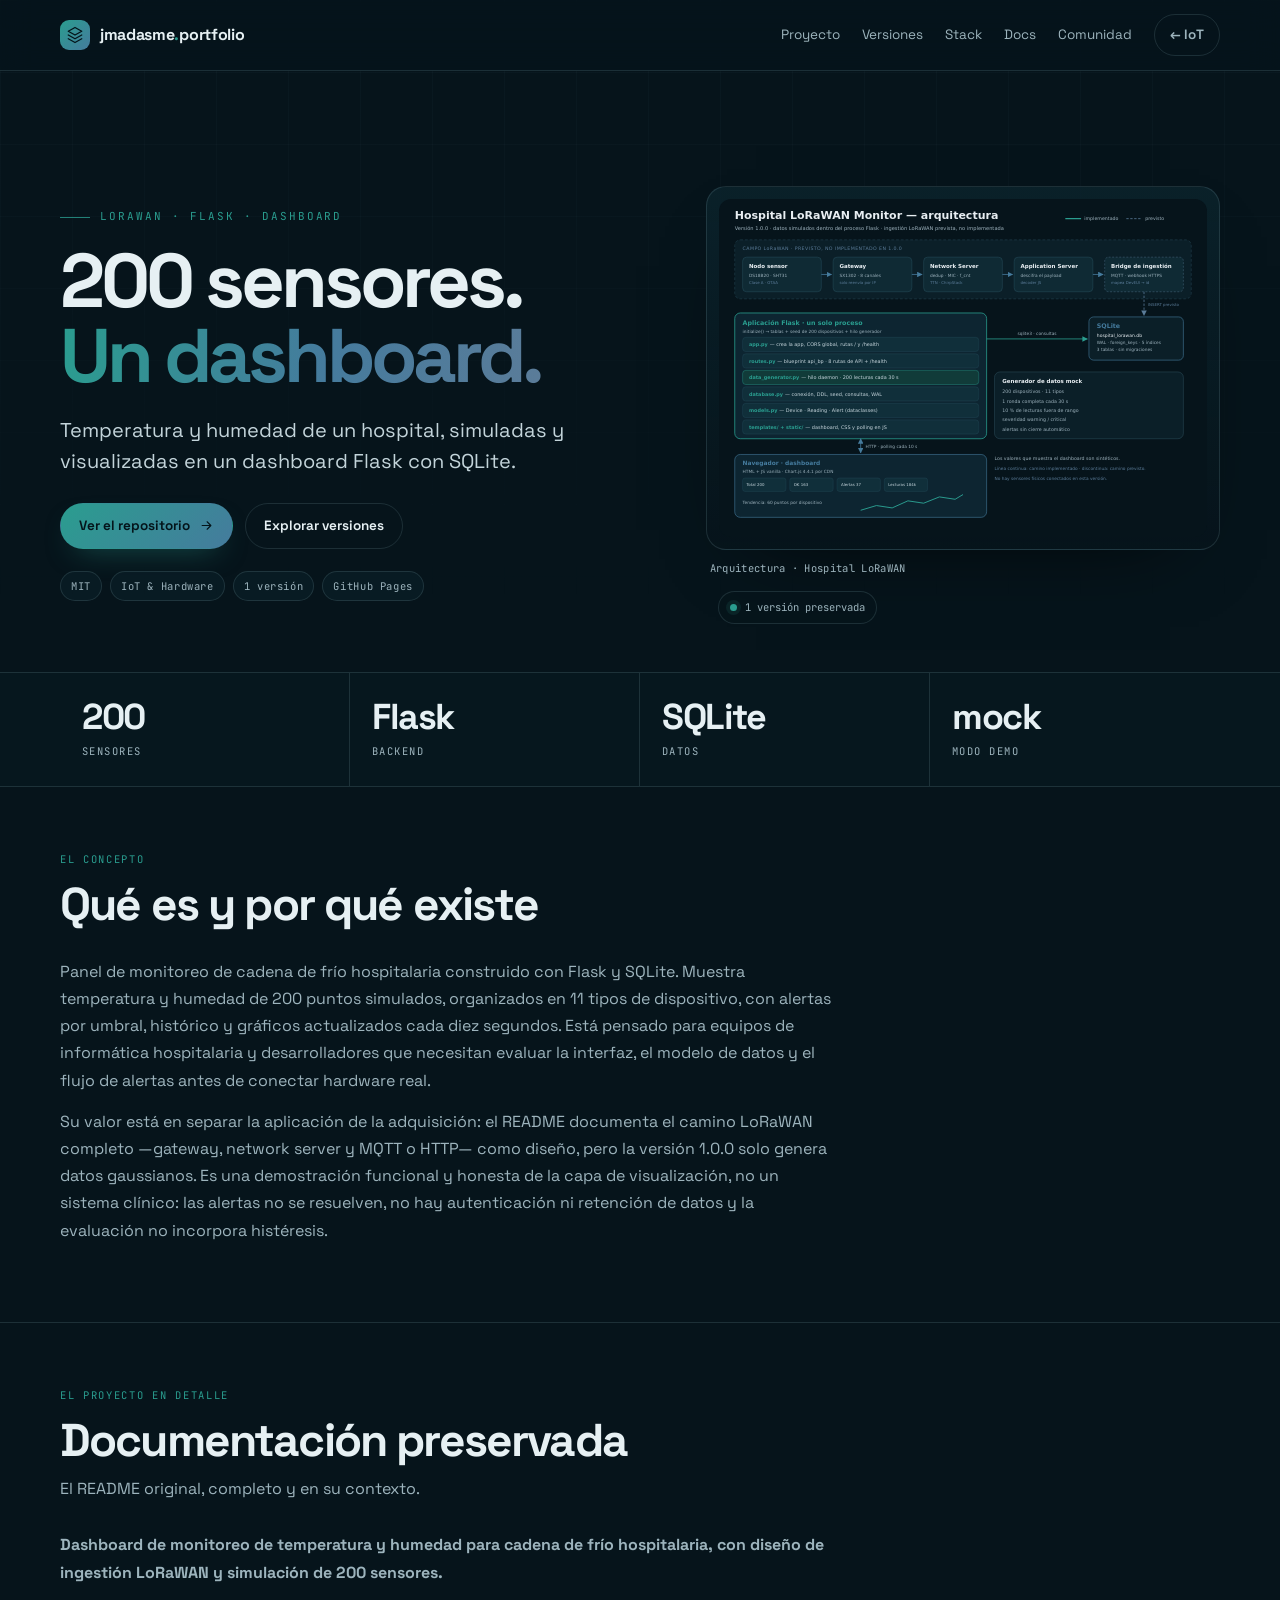
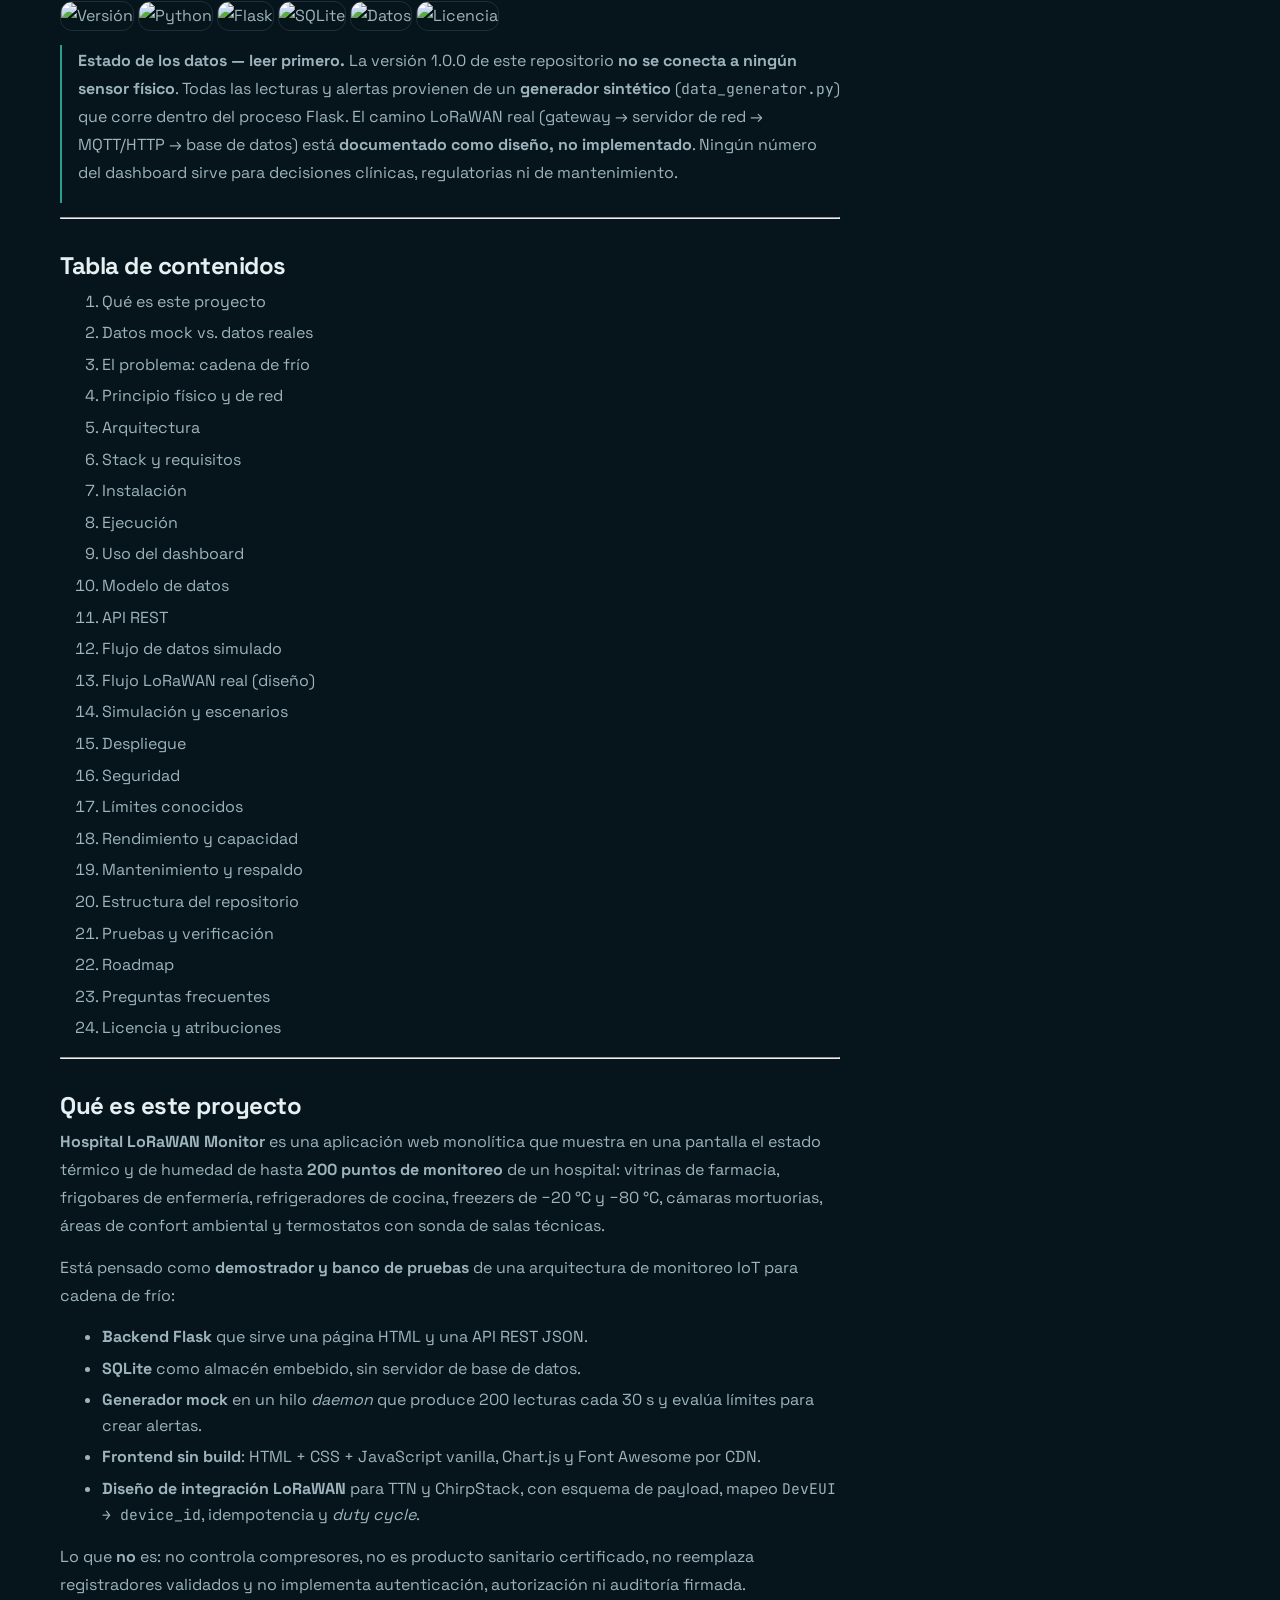
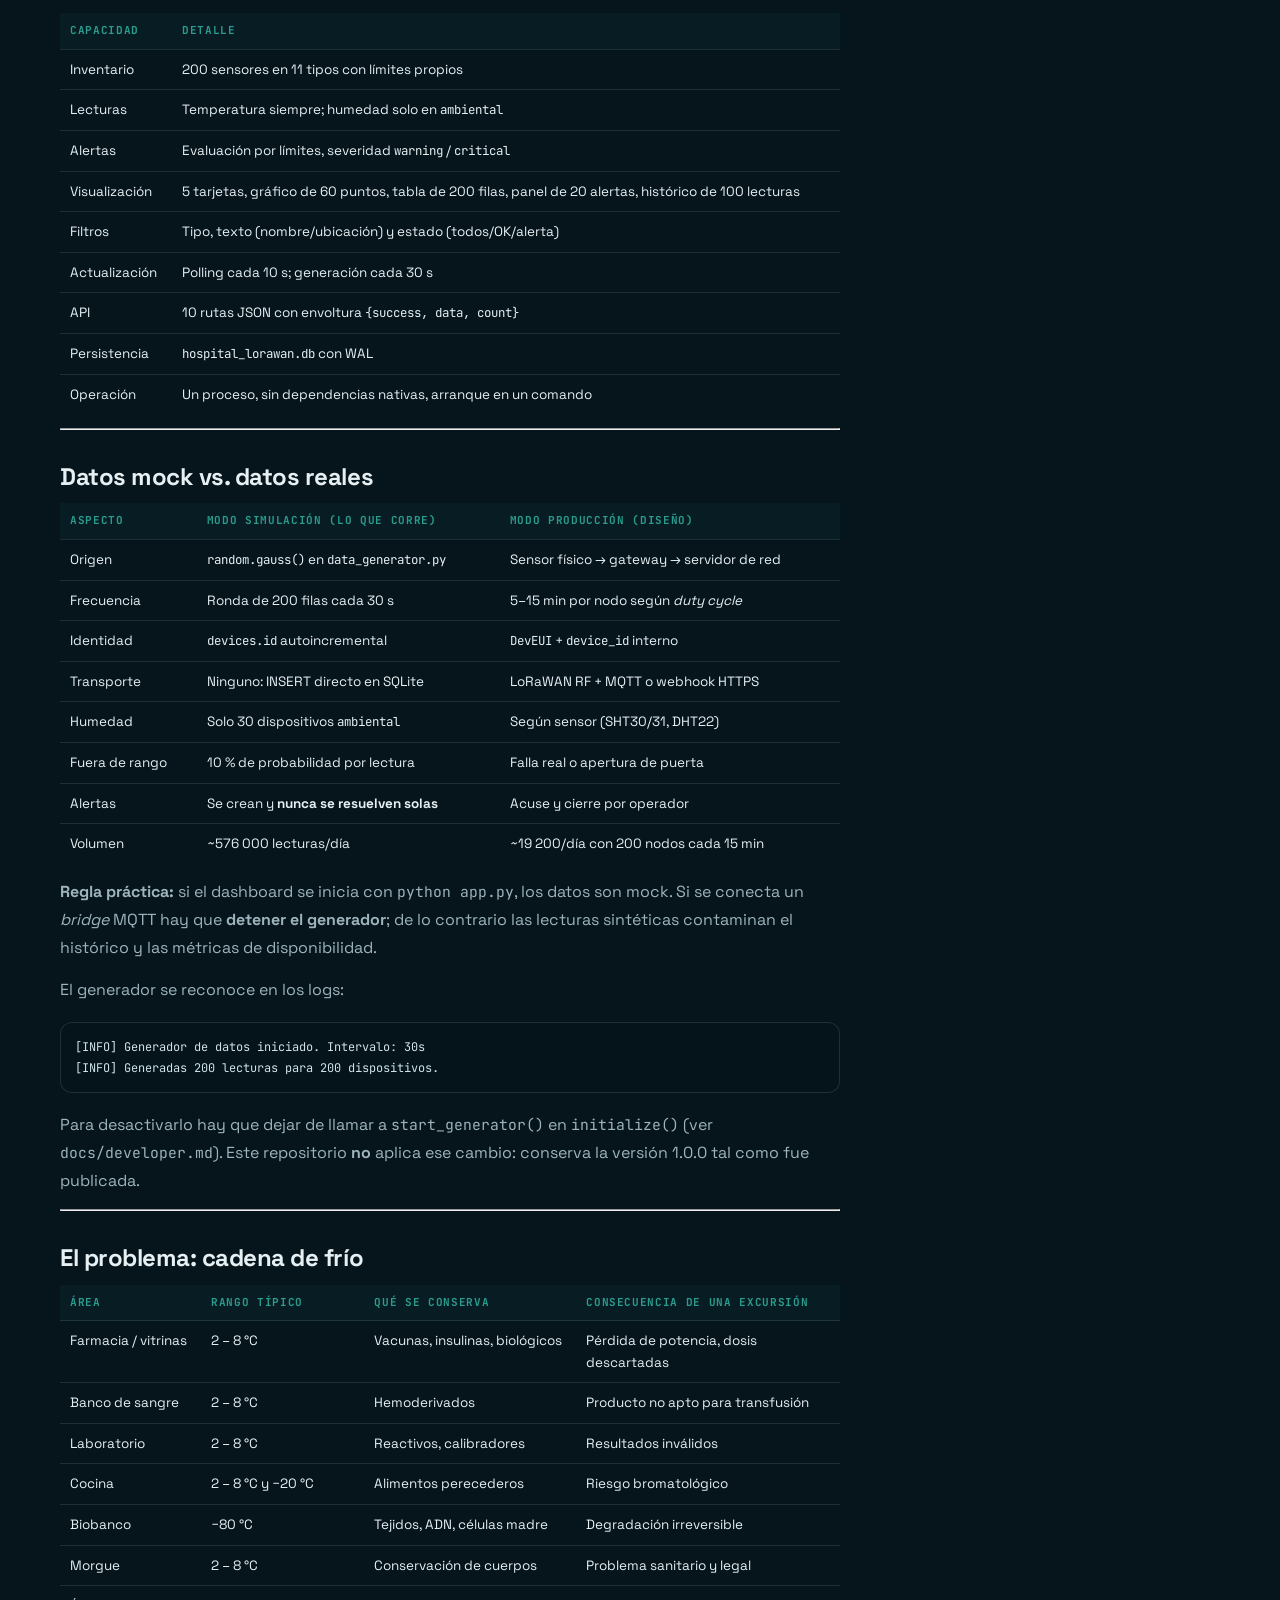
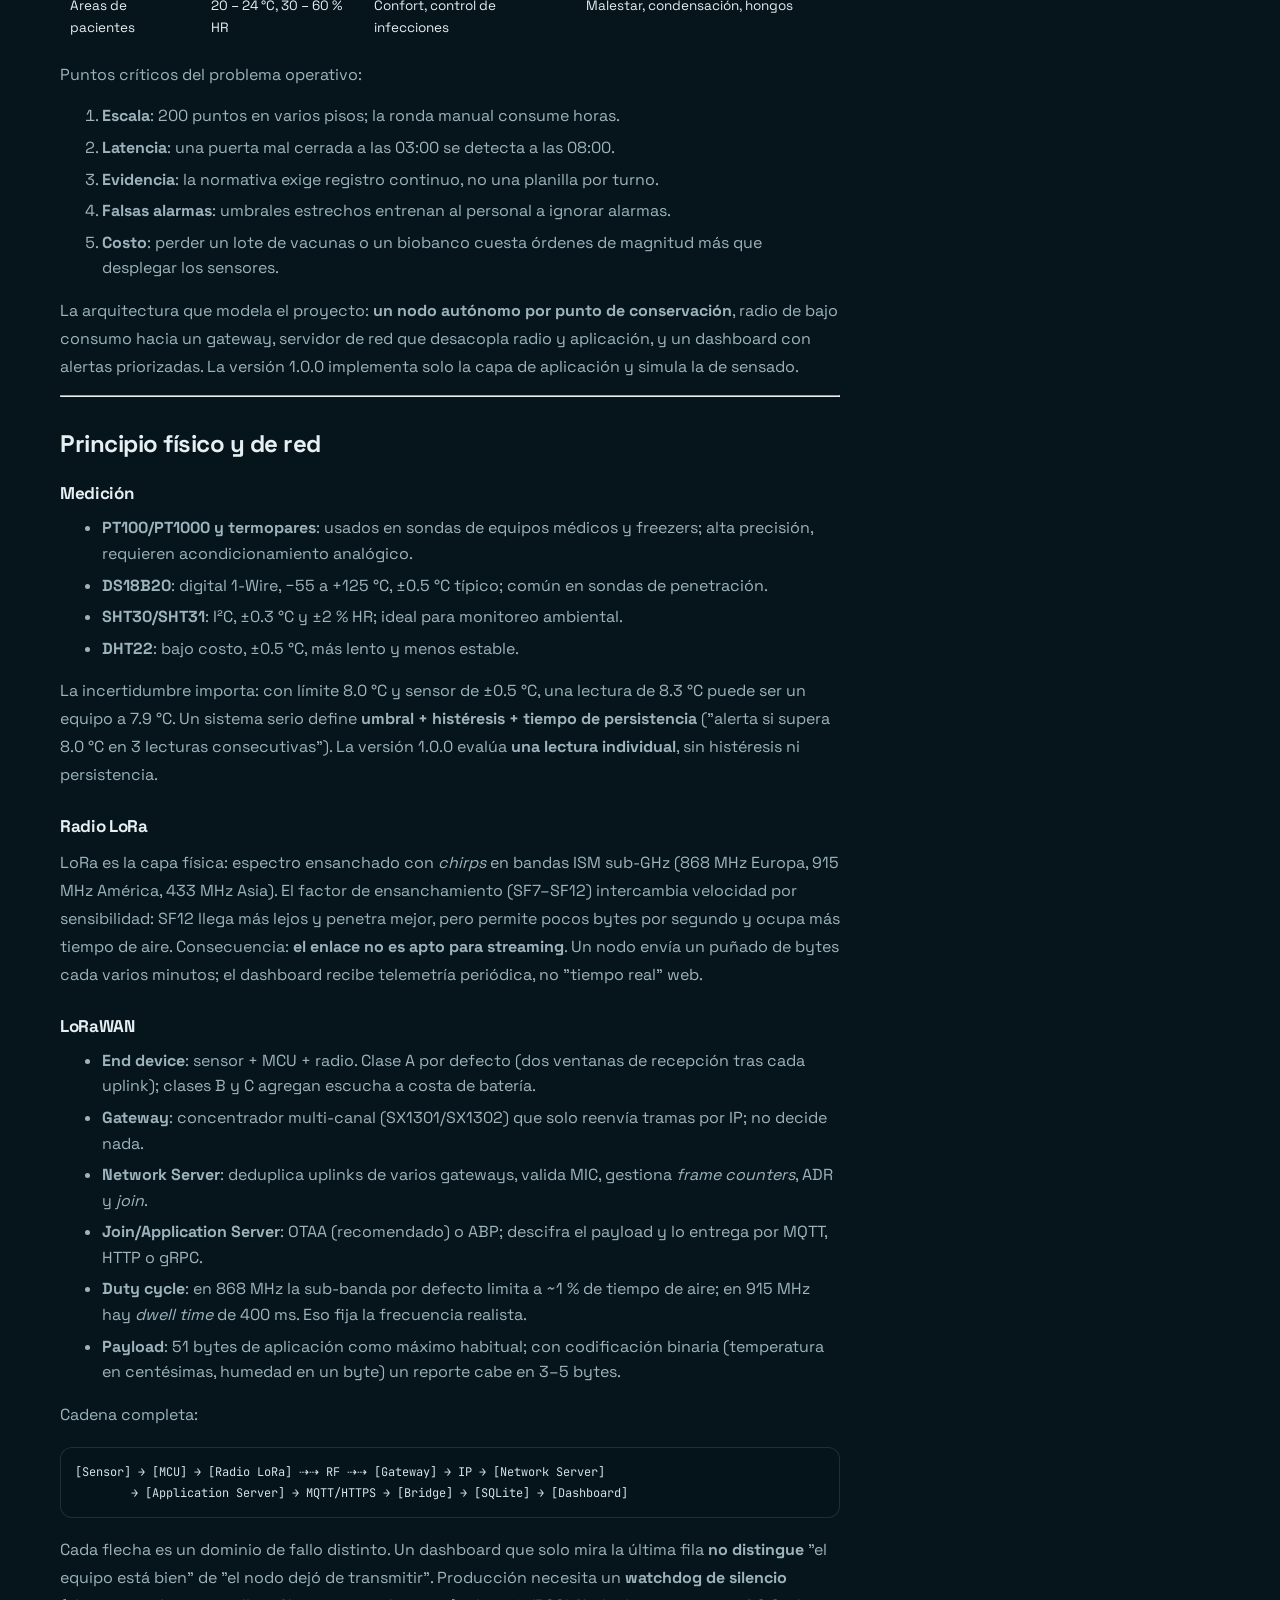
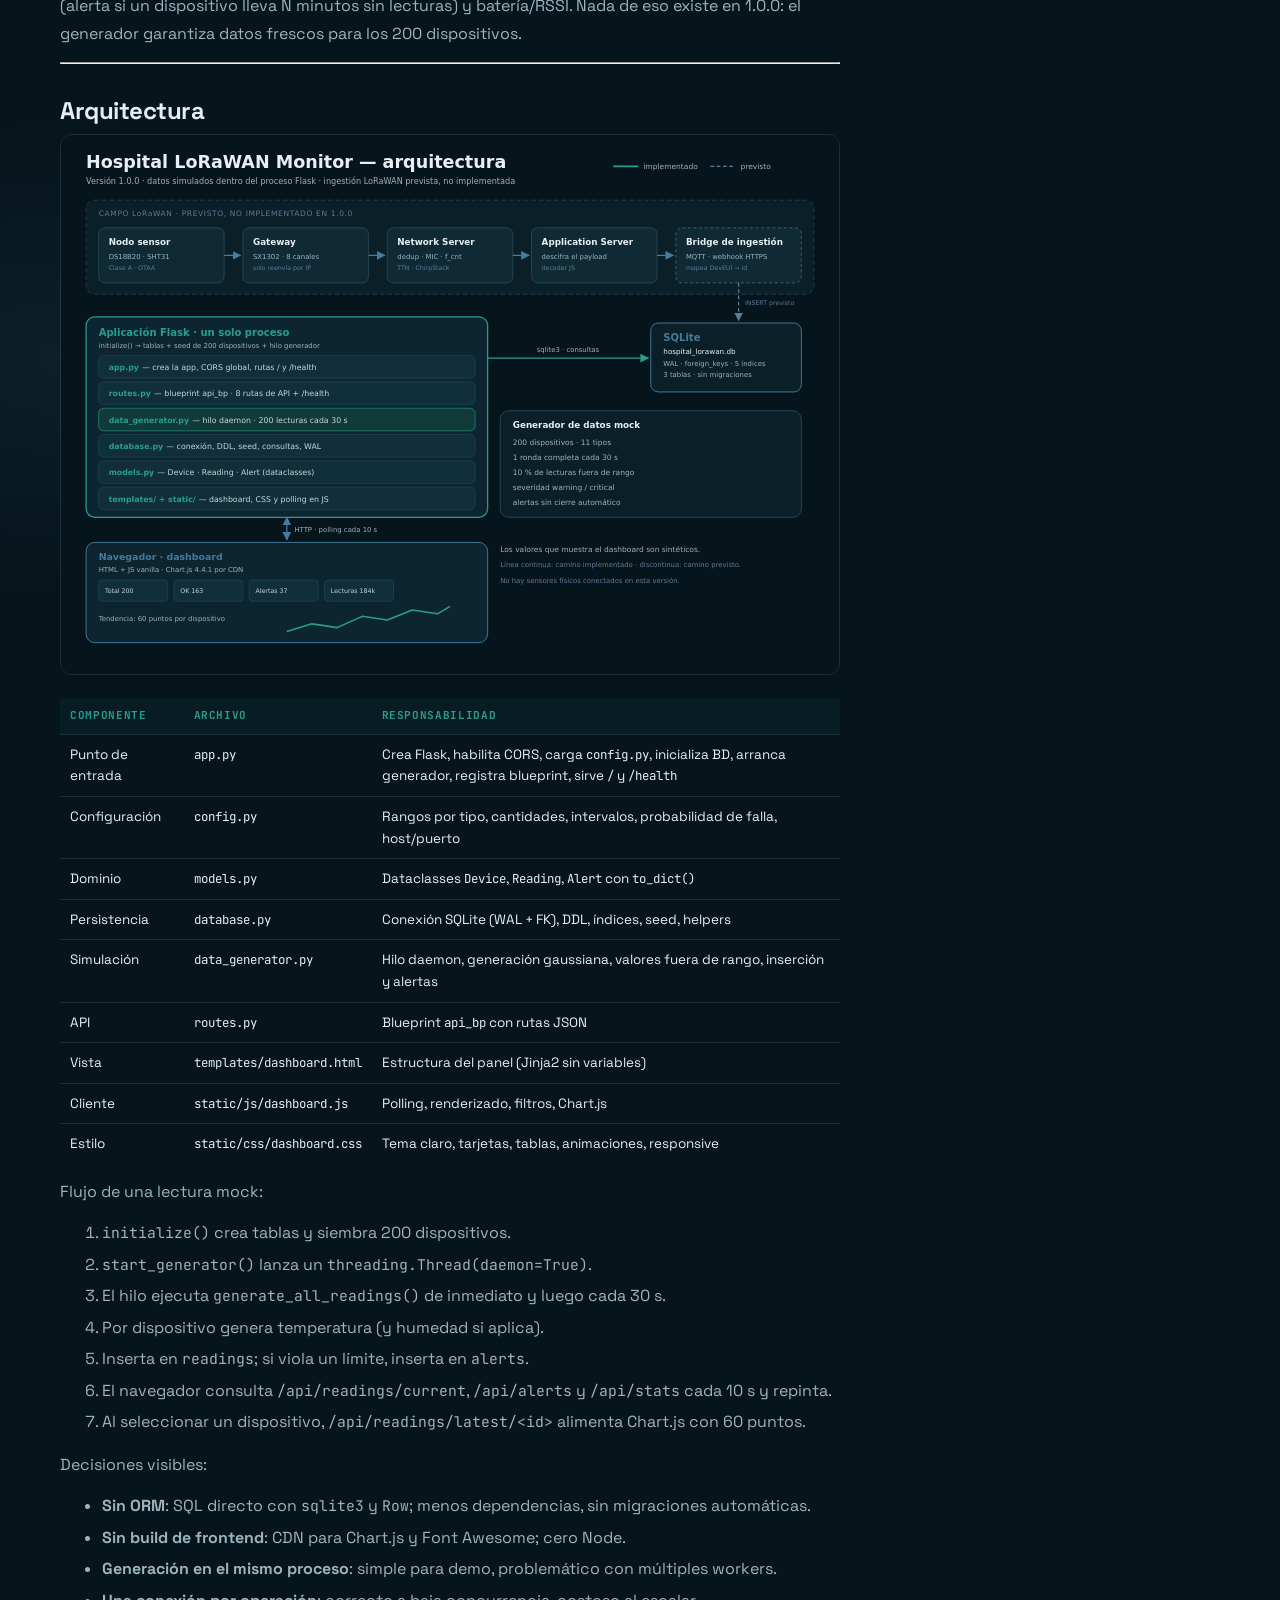
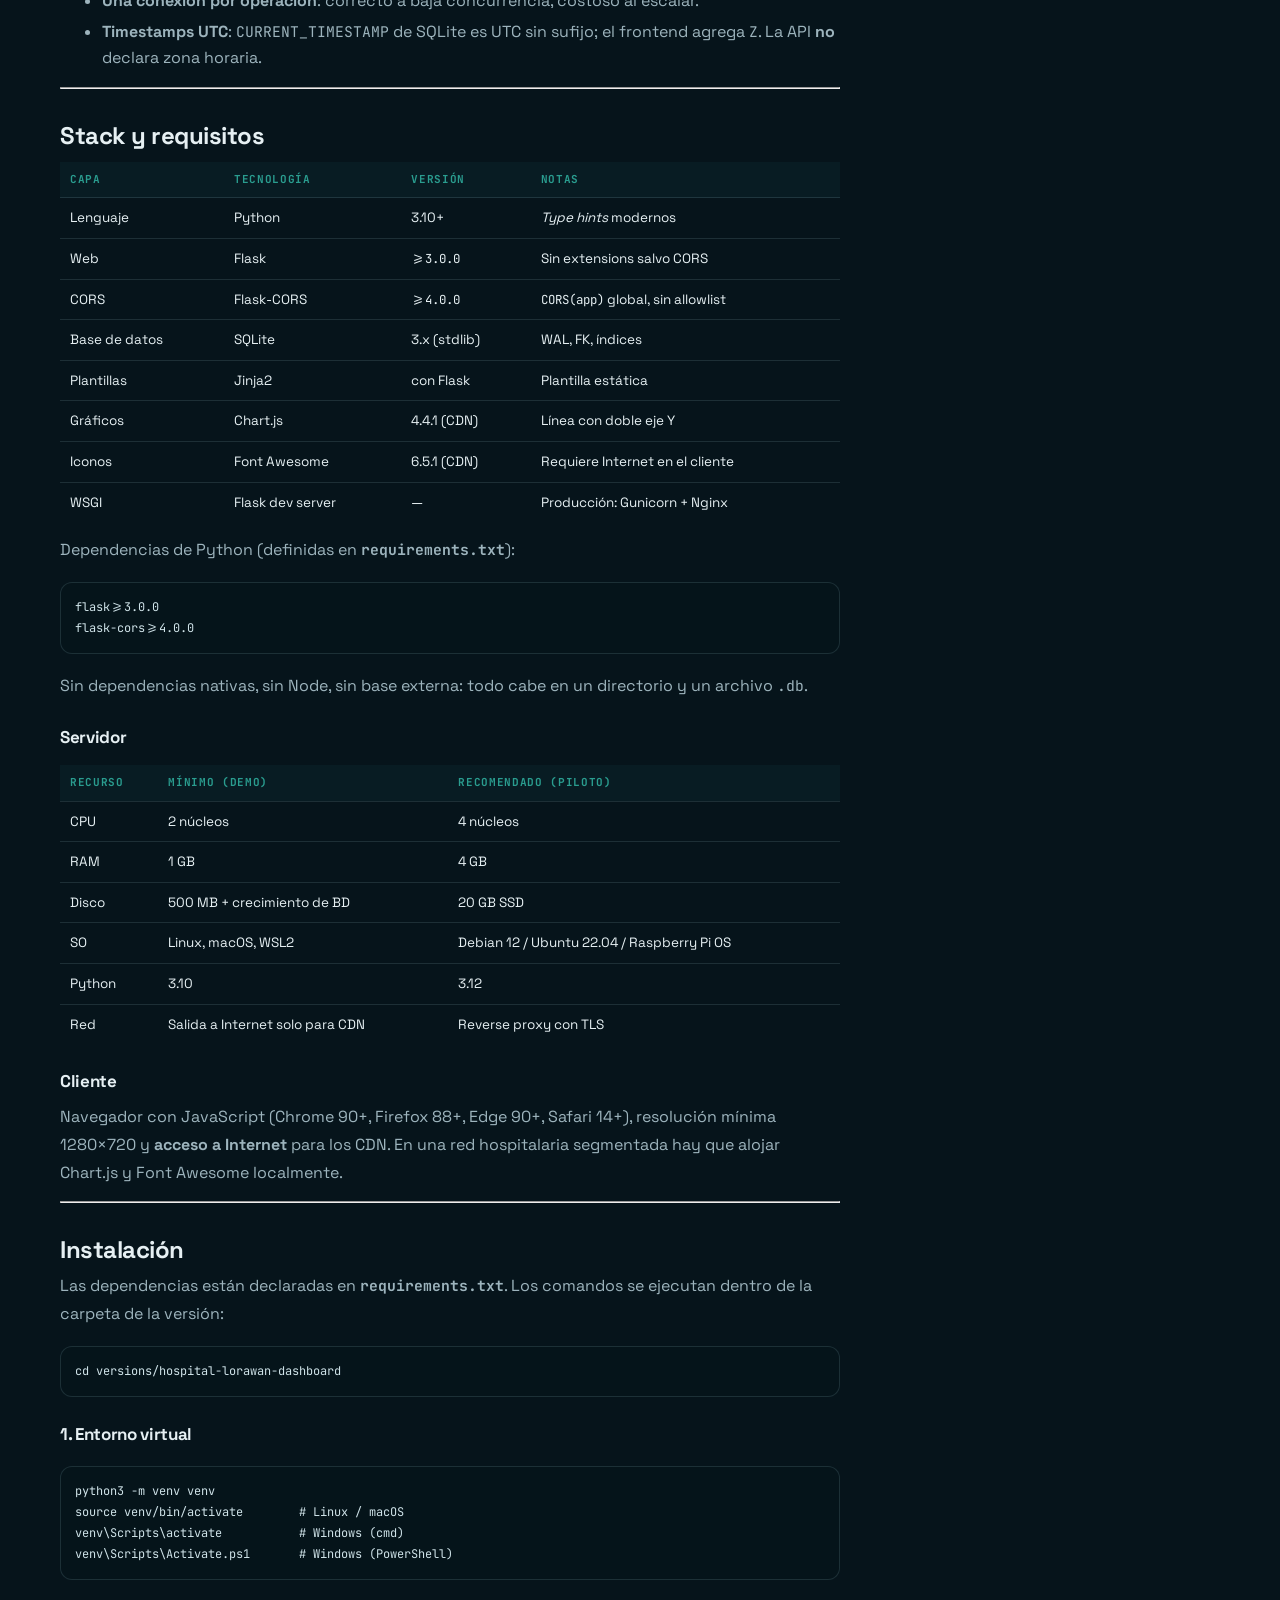
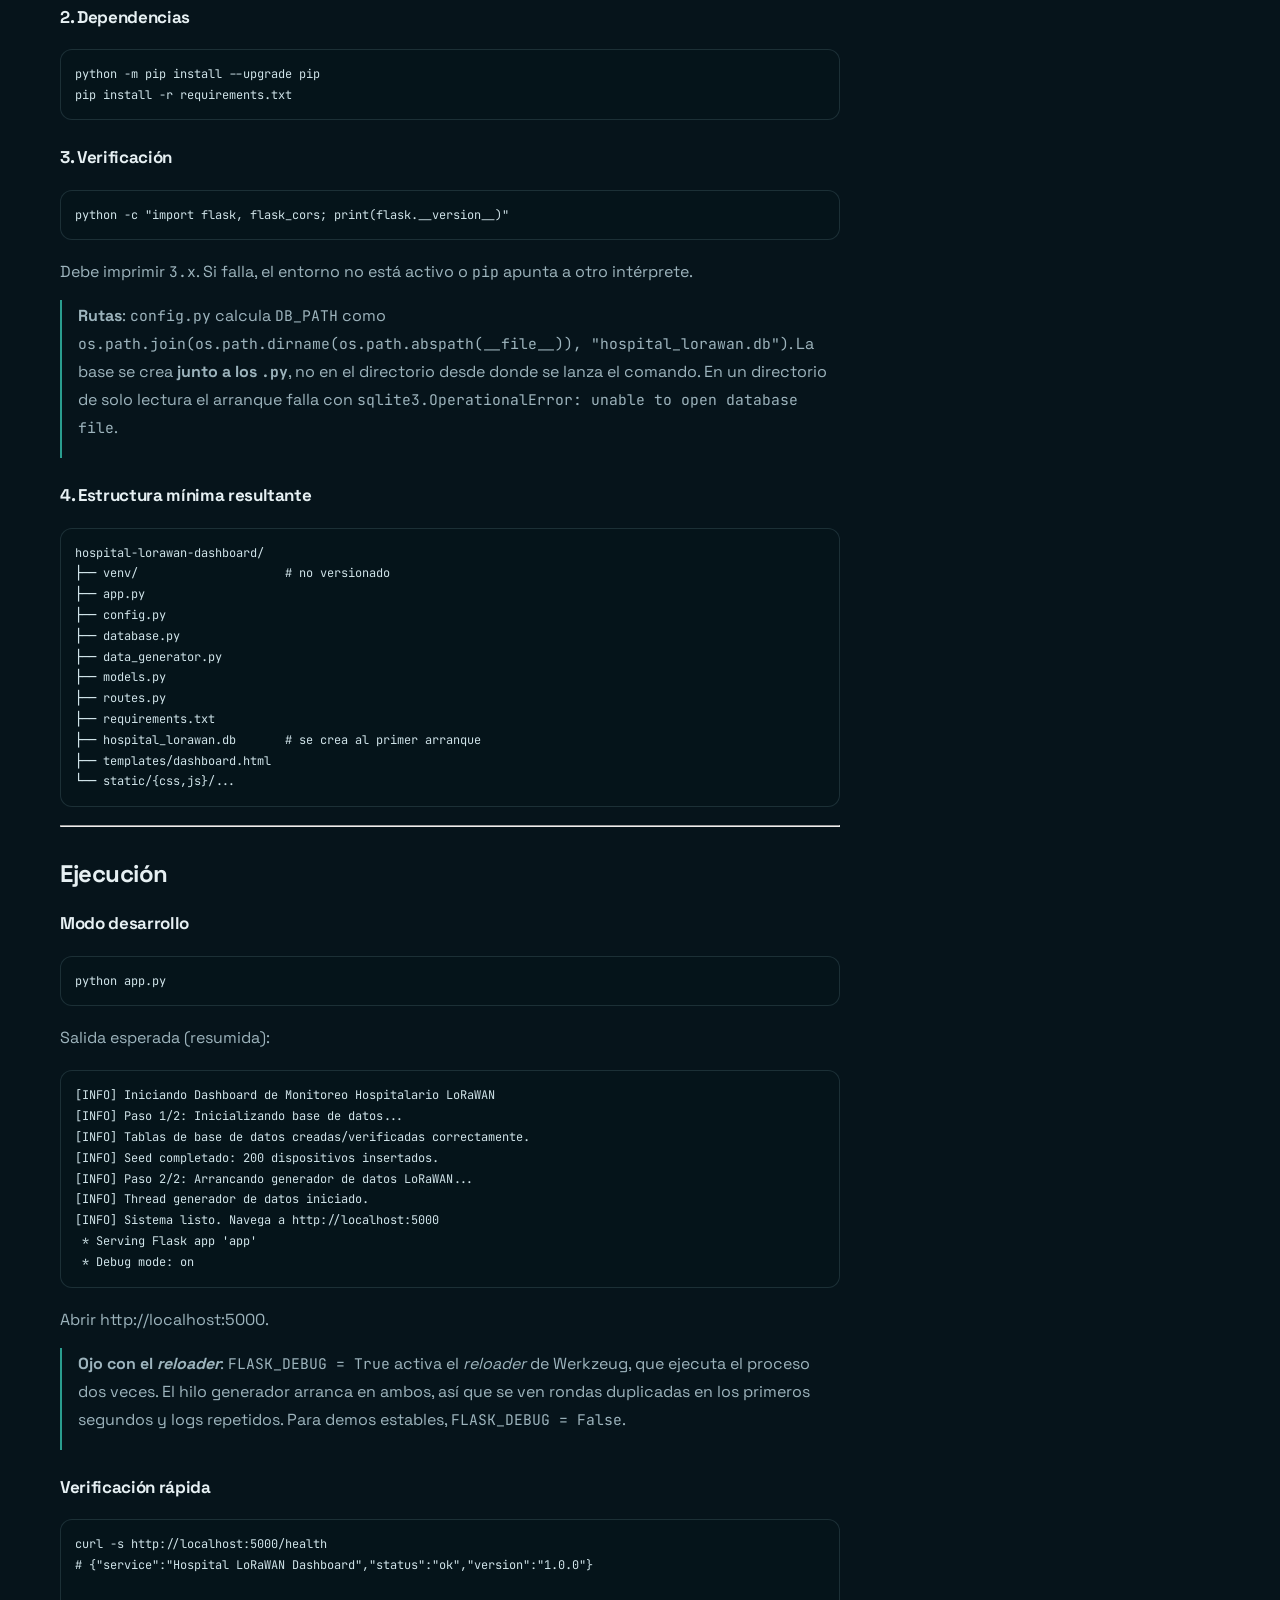
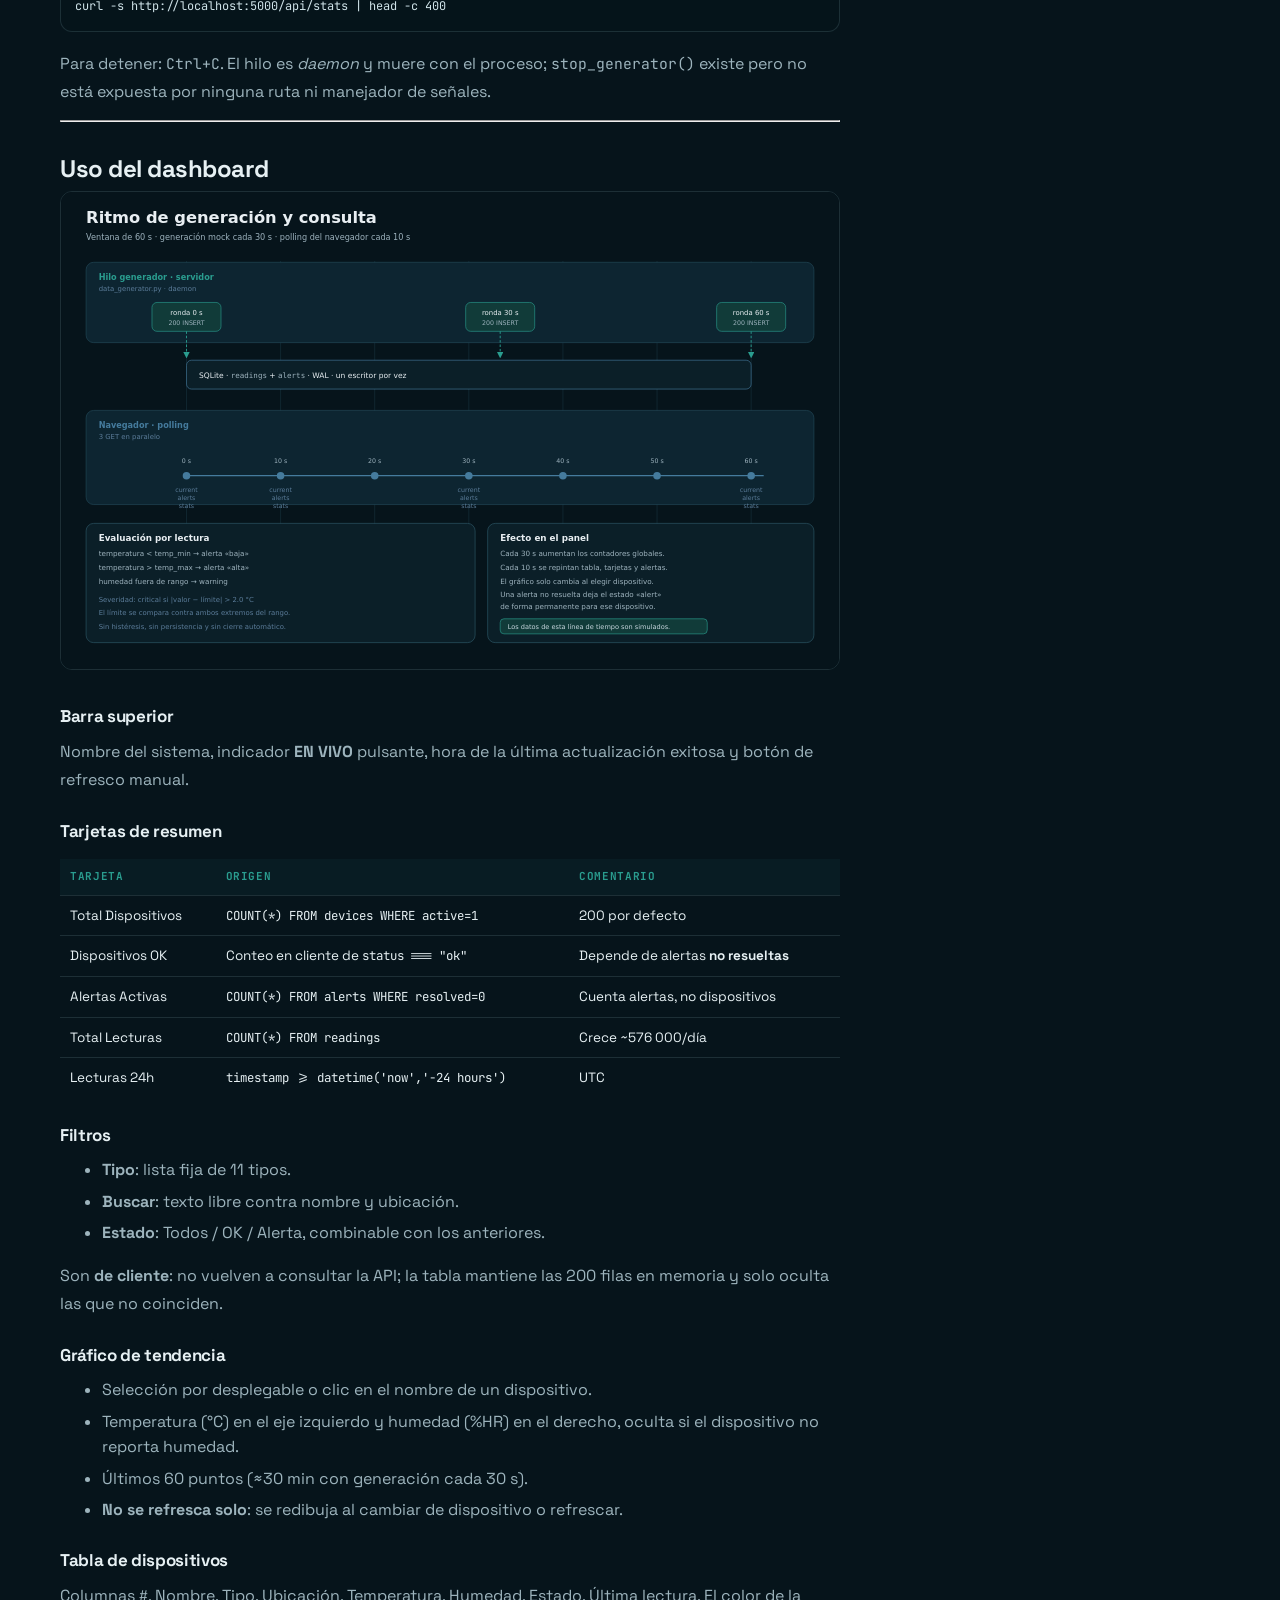
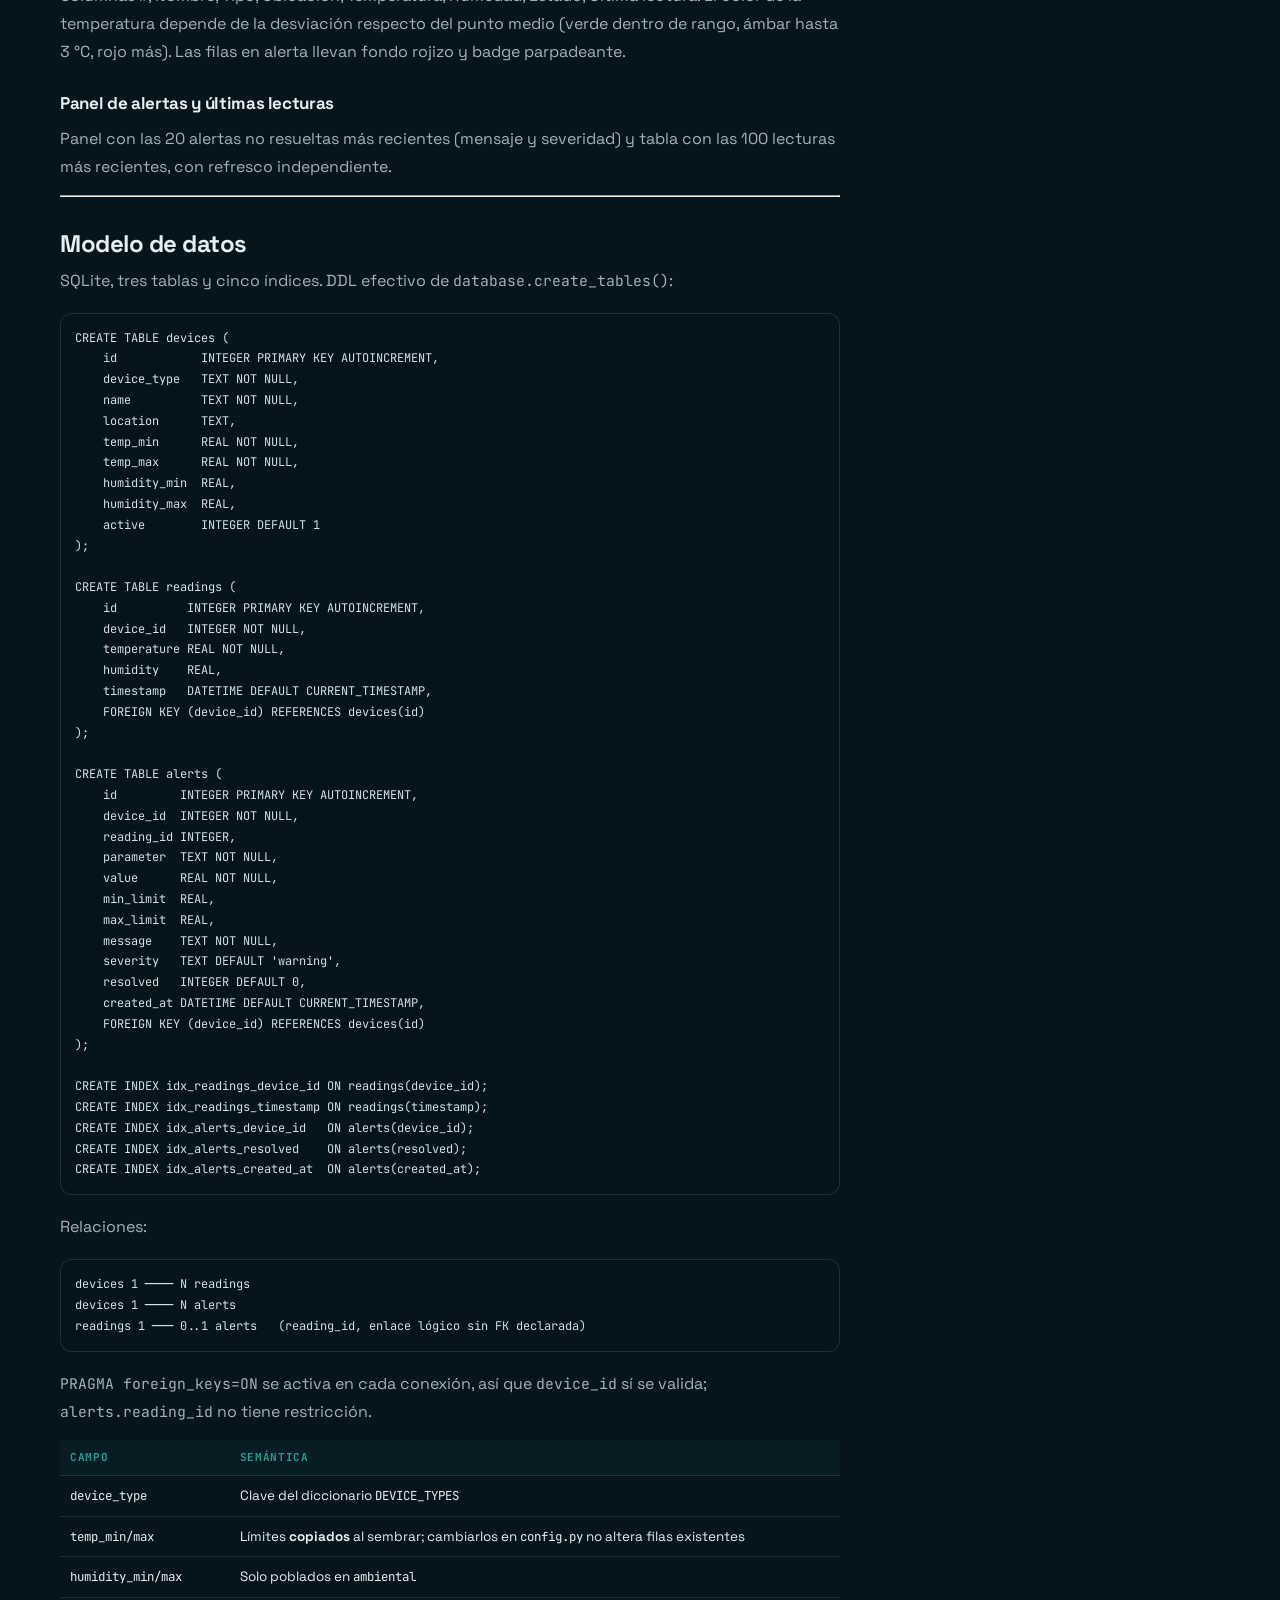
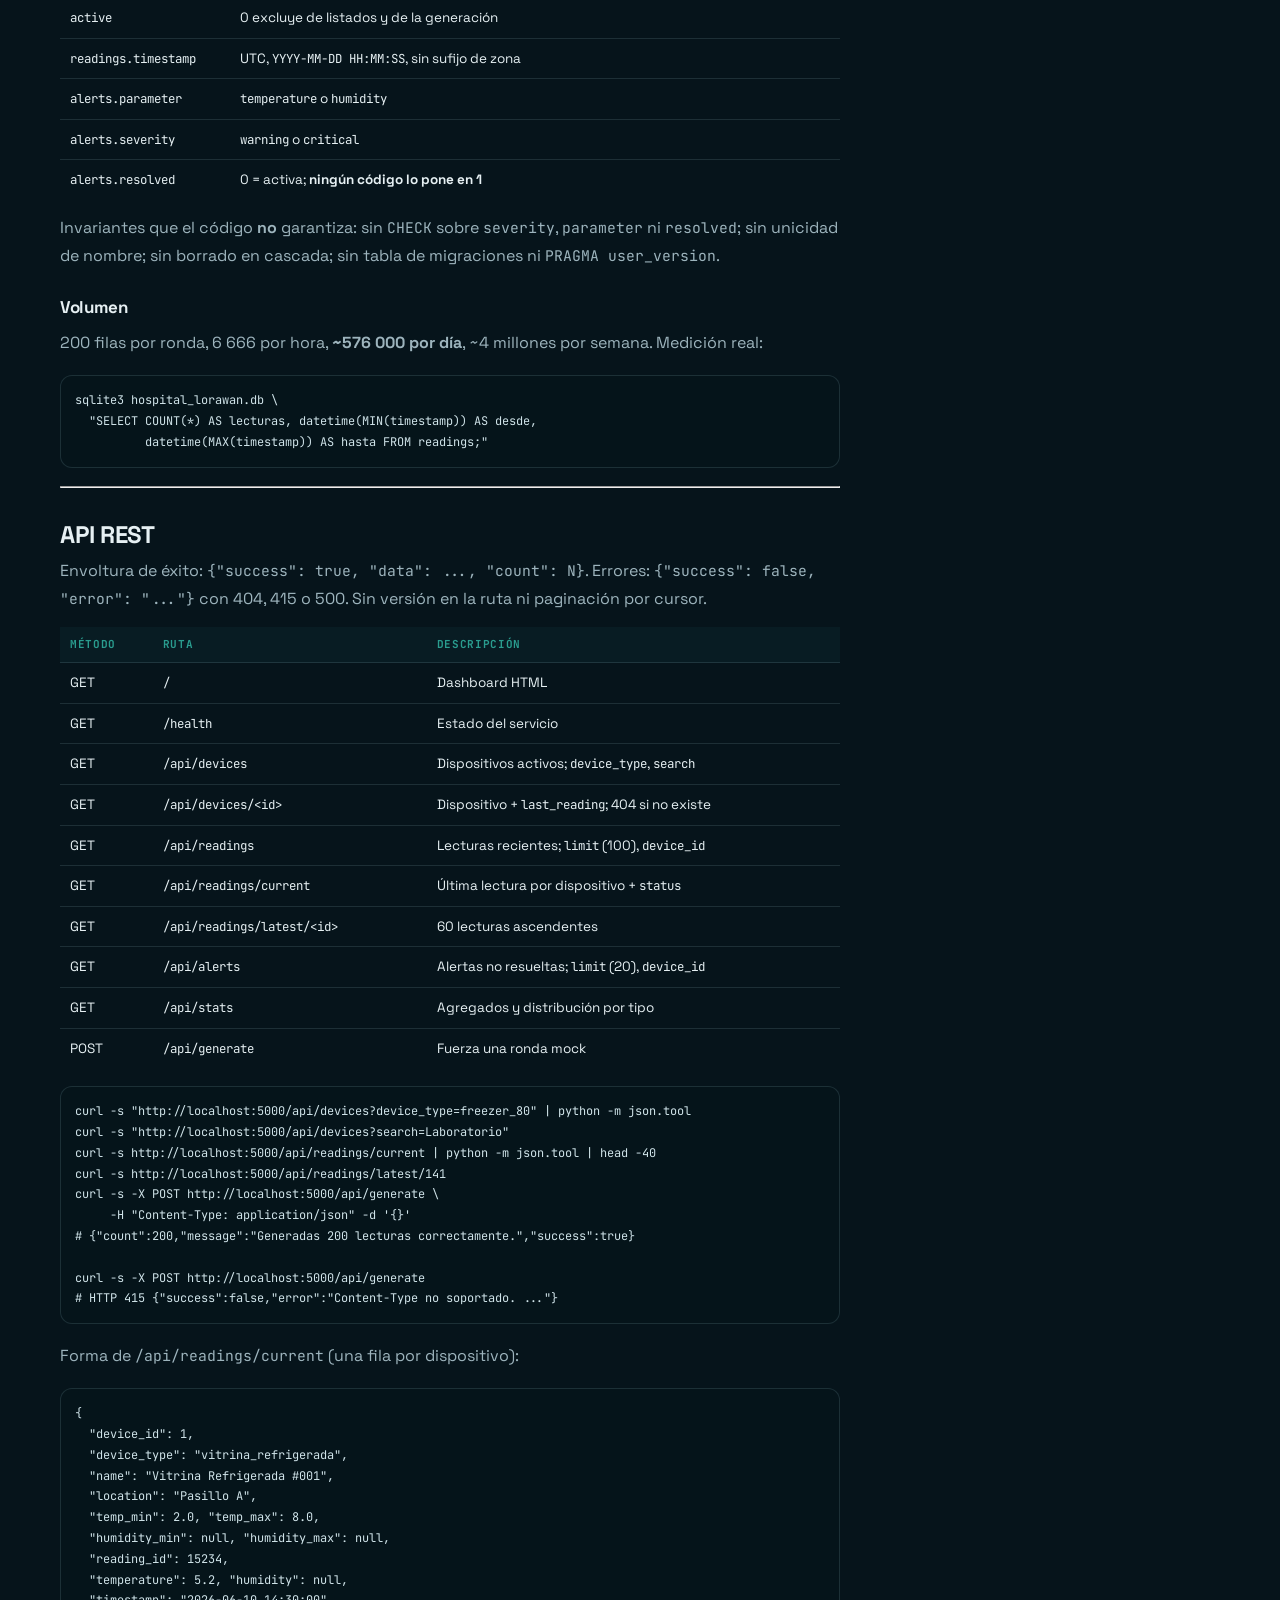
==== commit 873b5666: "feat: contacto discreto en el footer" ====
--- a/docs/index.html
+++ b/docs/index.html
@@ -1862,7 +1862,7 @@
 </div></div></section>
 </main>
 <footer class="footer"><div class="wrap footer-grid">
-  <div><strong style="color:var(--text)">jmadasme.portfolio</strong> · 9 proyectos, 18 versiones, 3 secciones.<br>Documentación y sitios publicados con GitHub Pages.</div>
+  <div><strong style="color:var(--text)">jmadasme.portfolio</strong> · 9 proyectos, 18 versiones, 3 secciones.<br>Documentación y sitios publicados con GitHub Pages.<br>Contacto · <a href="mailto:jmadasme@gmail.com">jmadasme@gmail.com</a> · <a href="mailto:jmadasme@protonmail.com">jmadasme@protonmail.com</a> · Telegram <a href="https://t.me/jmadasme" target="_blank" rel="noopener">@jmadasme</a></div>
   <div><a href="/arduino-unoq/">Arduino UNO Q</a> · <a href="/iot/">IoT & Hardware</a> · <a href="/software/">Software & IA</a> · <a href="https://github.com/jmadasme" target="_blank" rel="noopener">GitHub</a></div>
 </div></footer>
 <script>window.PORTFOLIO_COMMUNITY={account:"jmadasme",repo:"hospital-lorawan",coinNamespace:"jmadasme-hospital-lorawan-coins-v1",faqs:[{"q": "¿Los datos son reales?", "a": "No. El repositorio incluye un generador de datos mock para demo y desarrollo; el ingest LoRaWAN real queda como integración pendiente."}, {"q": "¿Cuántos sensores soporta?", "a": "El diseño apunta a 200 sensores. El límite real depende de la base, el servidor y la frecuencia de ingest."}, {"q": "¿Qué sensores usa?", "a": "Temperatura y humedad. El modelo se puede extender a otros tipos de lectura."}, {"q": "¿Se puede desplegar en producción?", "a": "Es una base funcional, pero necesitás autenticación, migraciones, backups y un ingest real antes de usarlo en un hospital."}, {"q": "¿Por qué SQLite?", "a": "Para que la demo sea portable y no dependa de un servidor de base de datos. En producción conviene PostgreSQL."}]};</script>
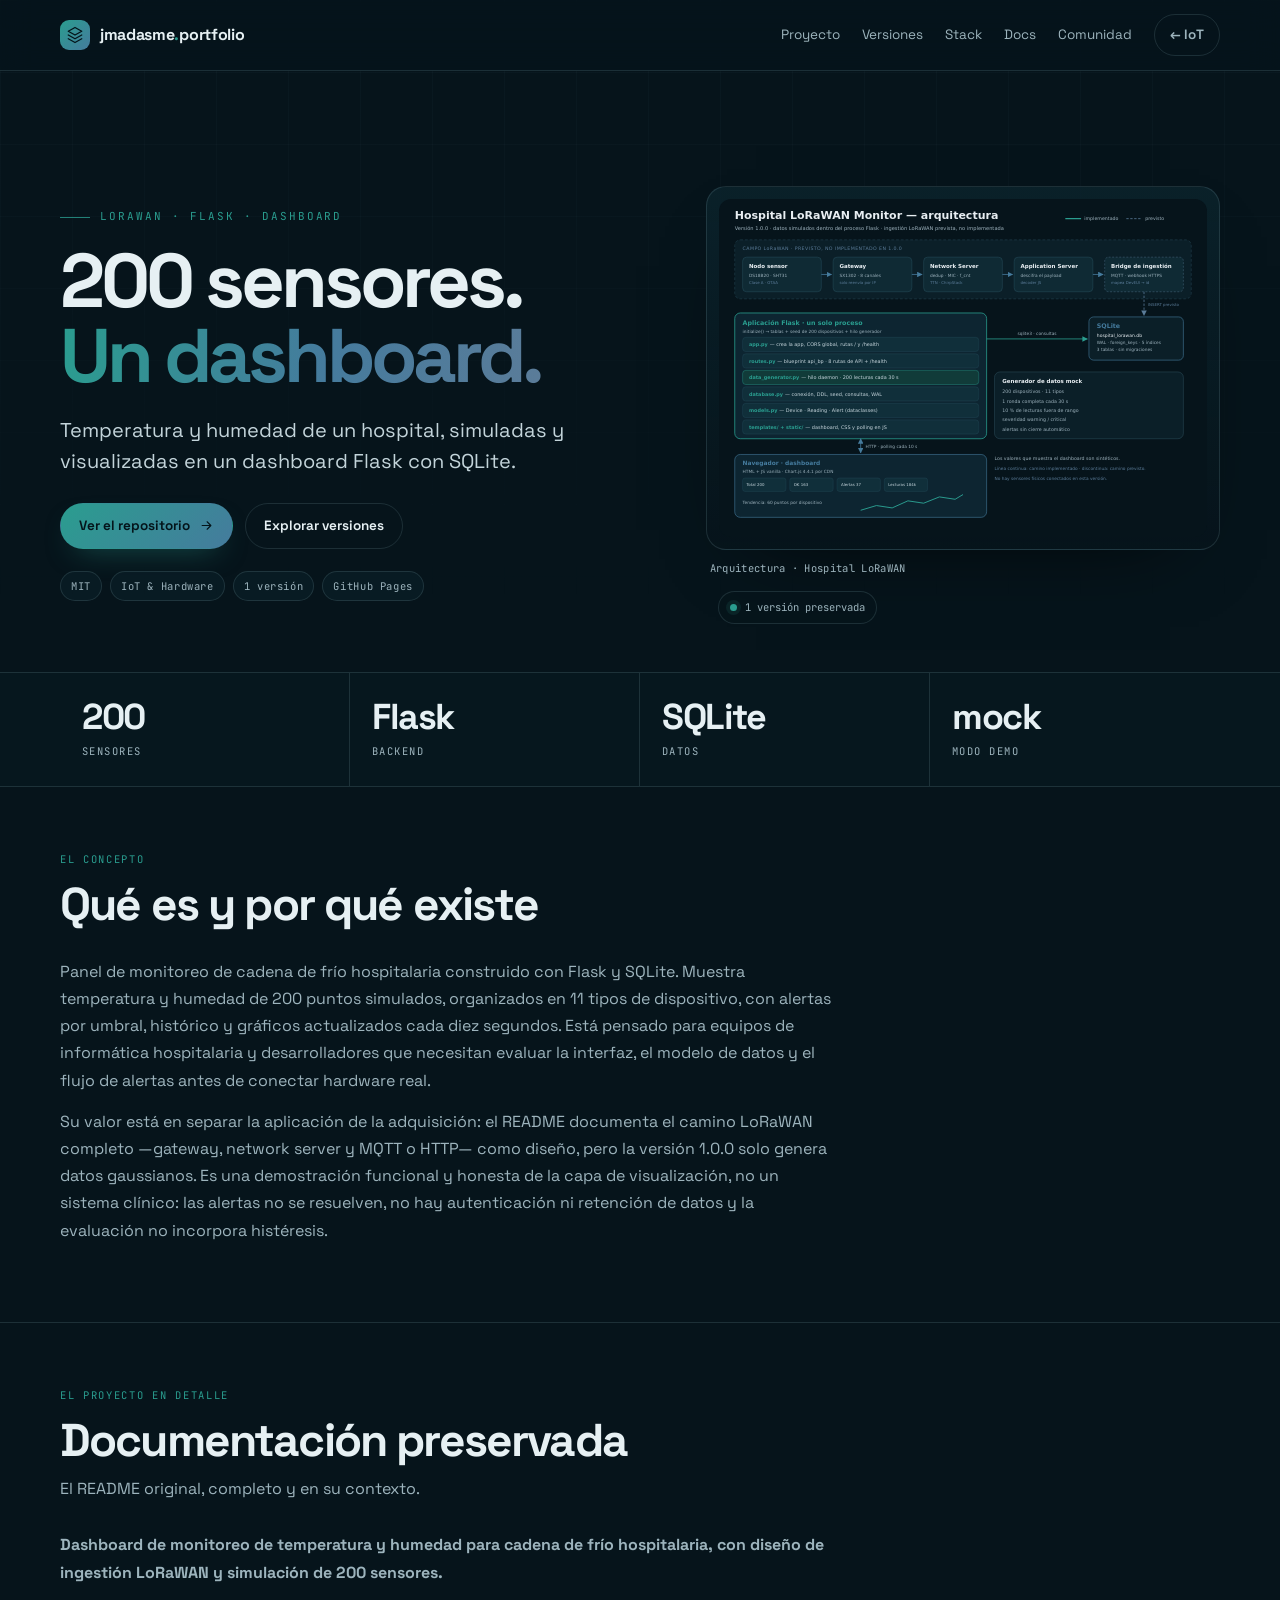
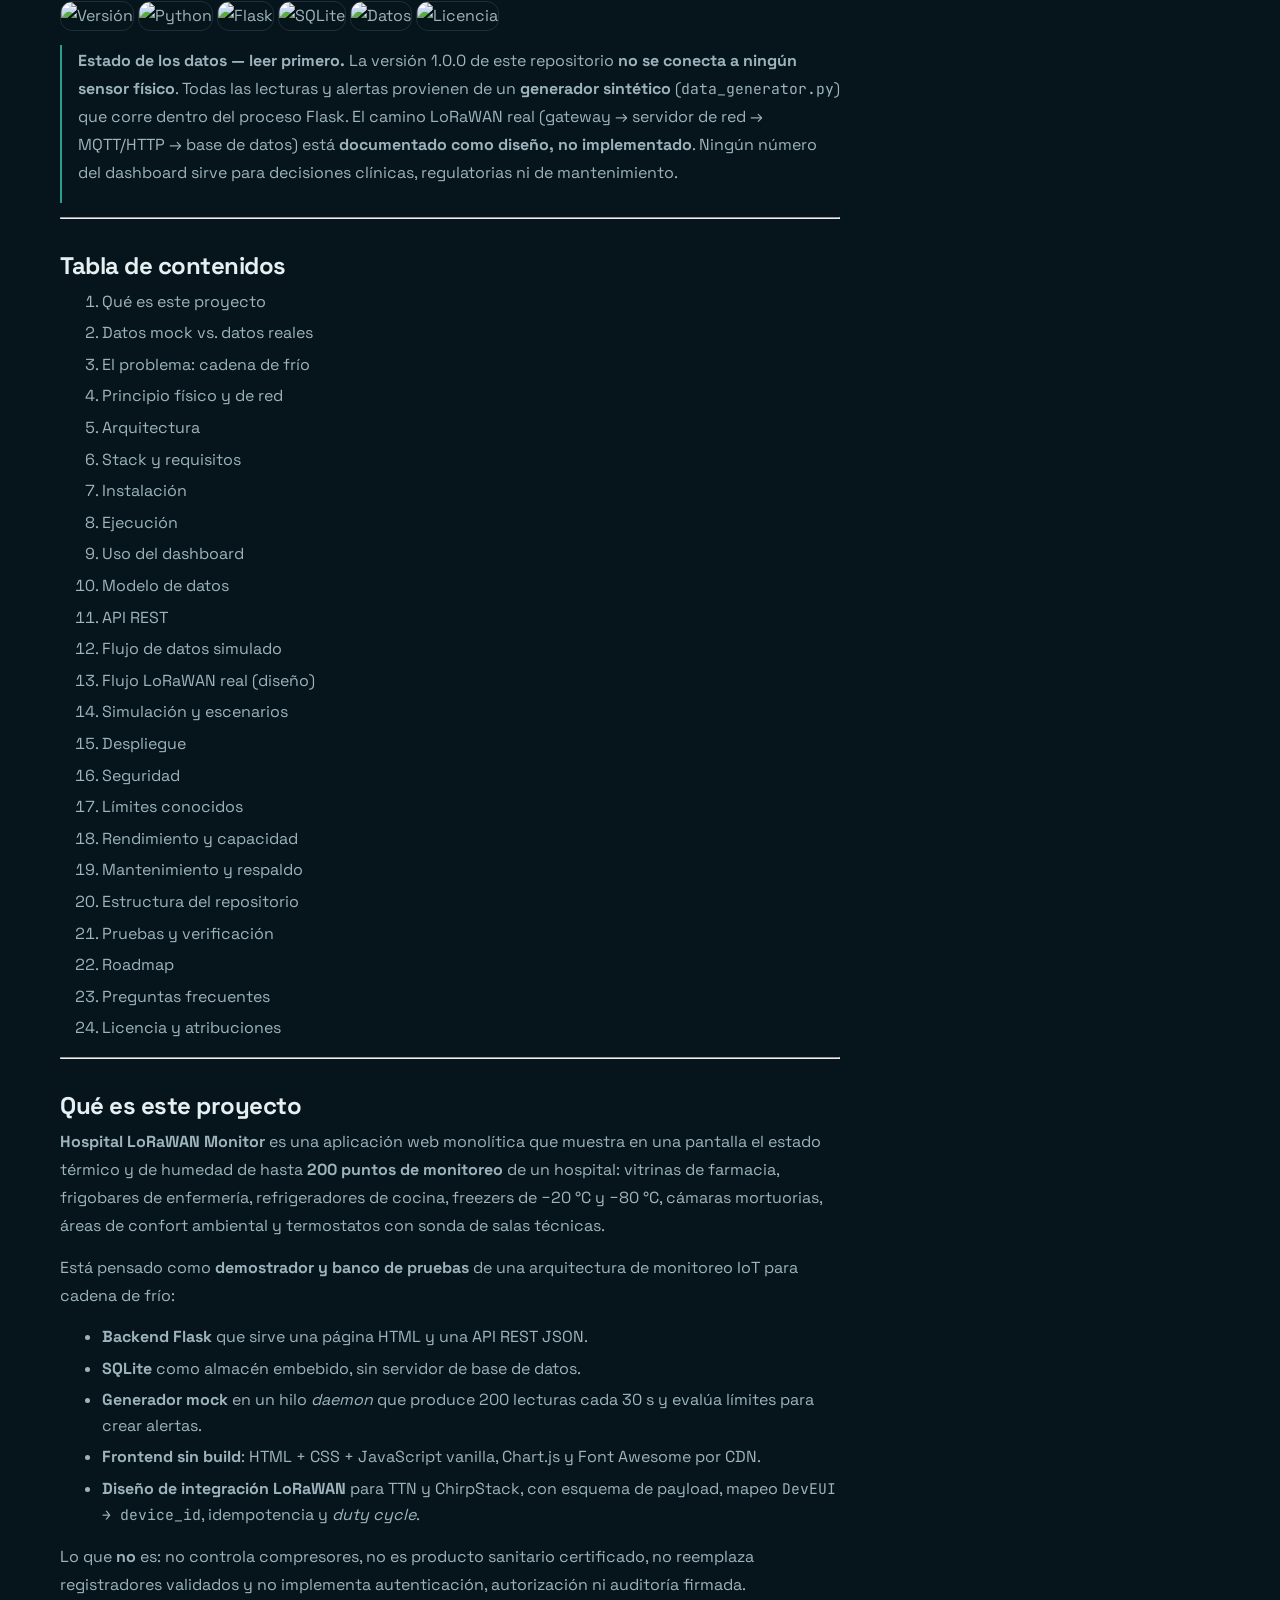
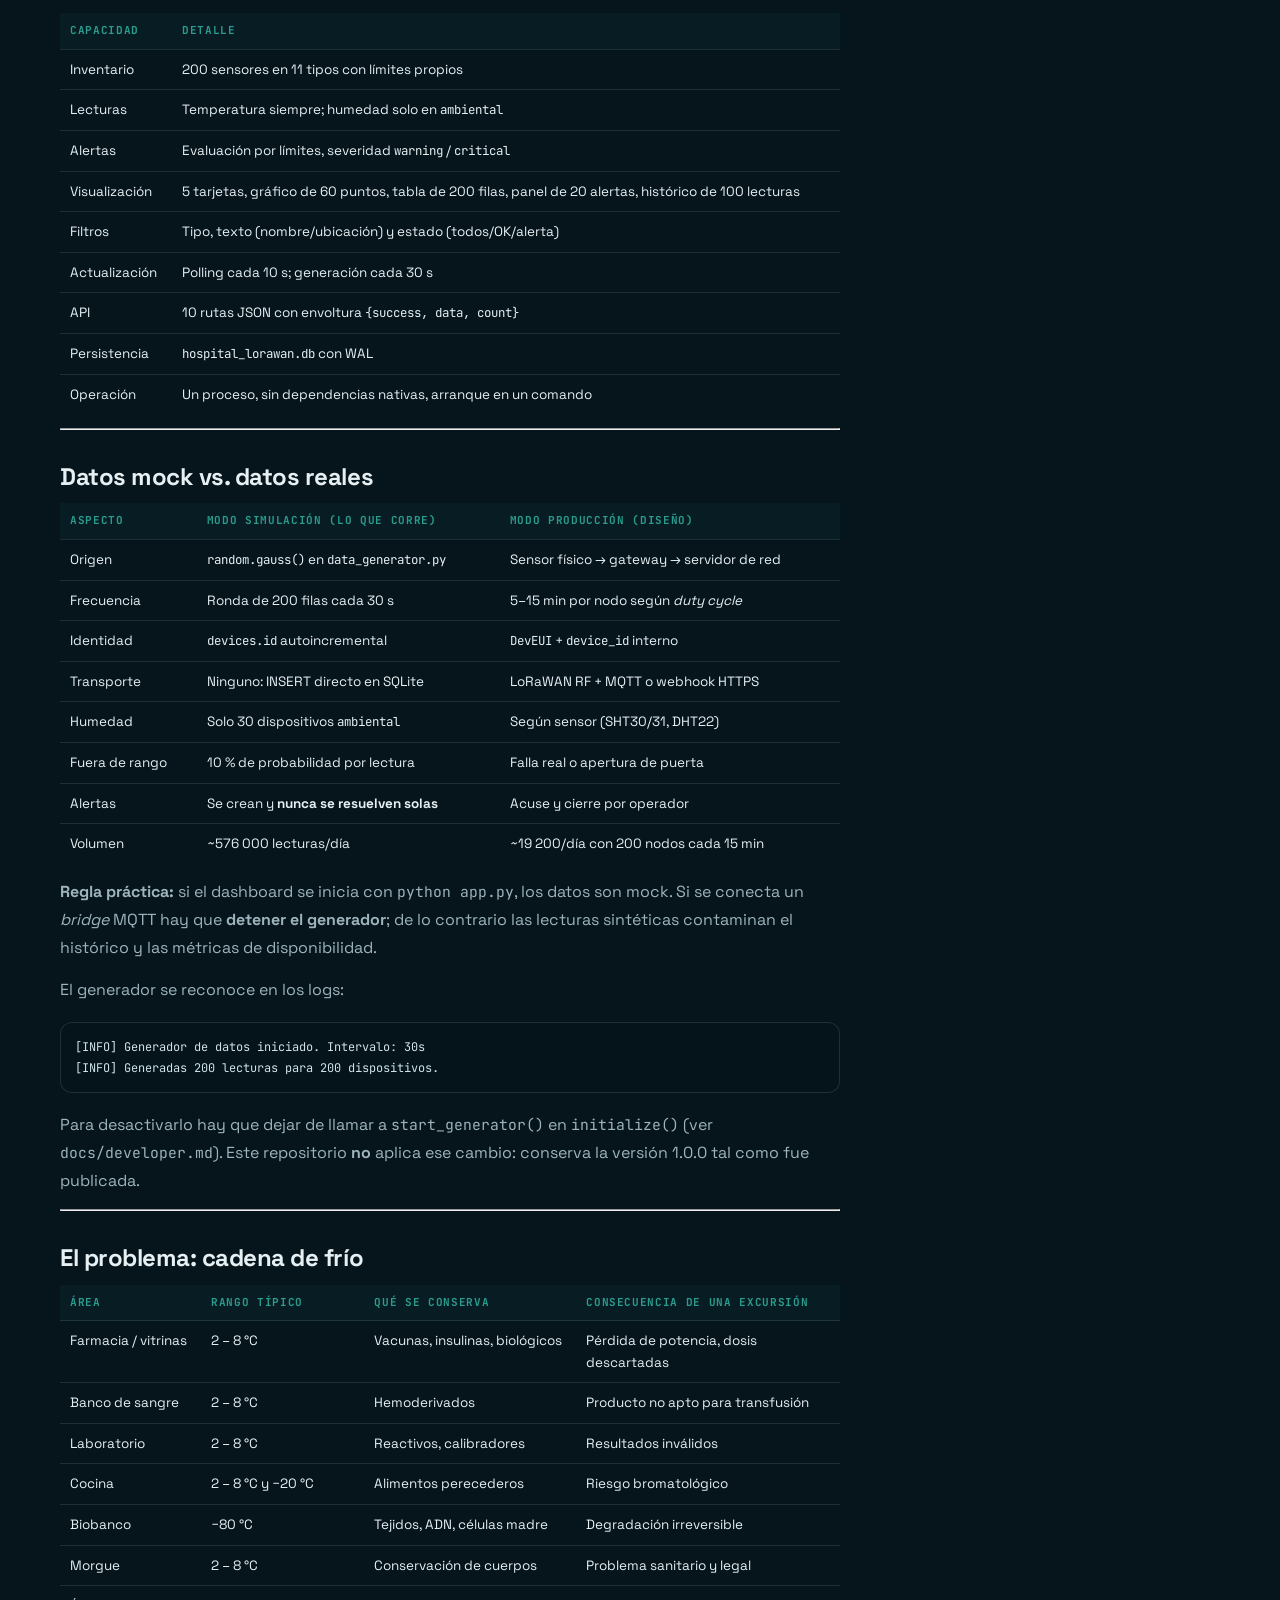
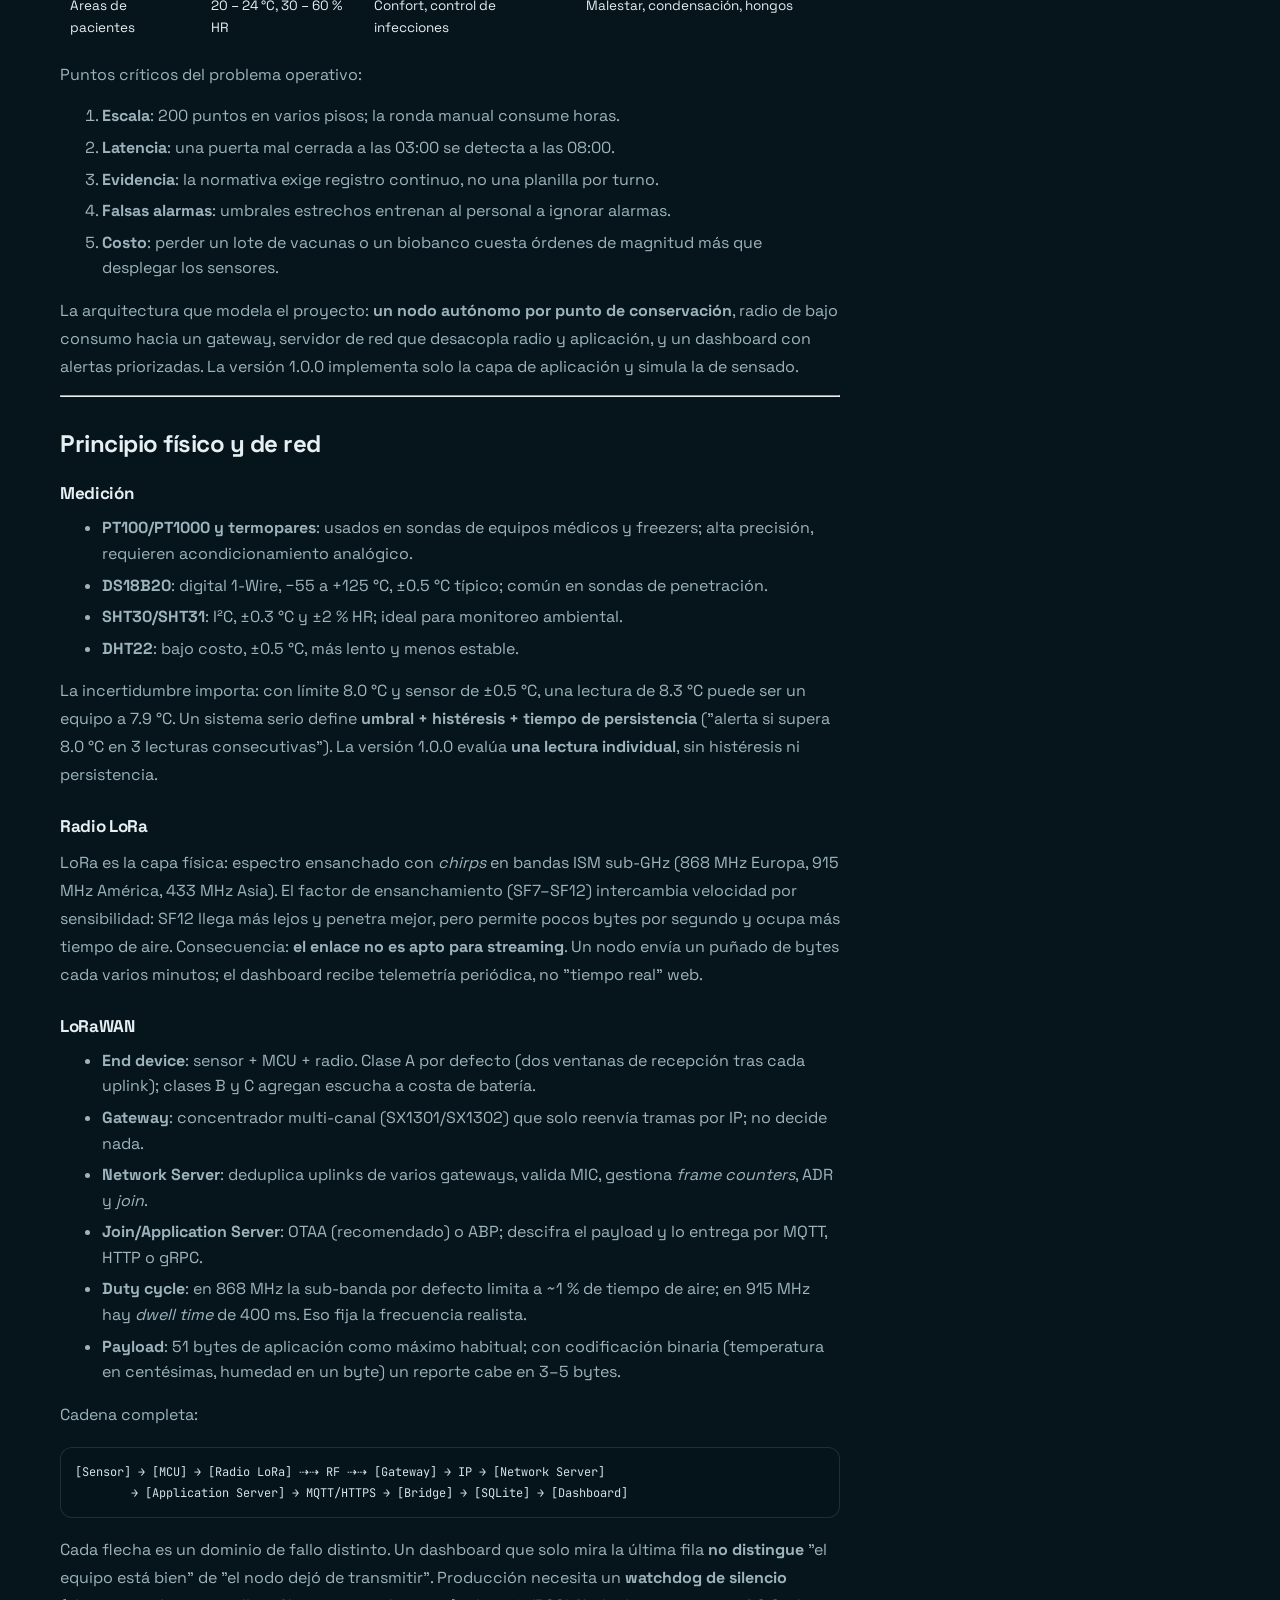
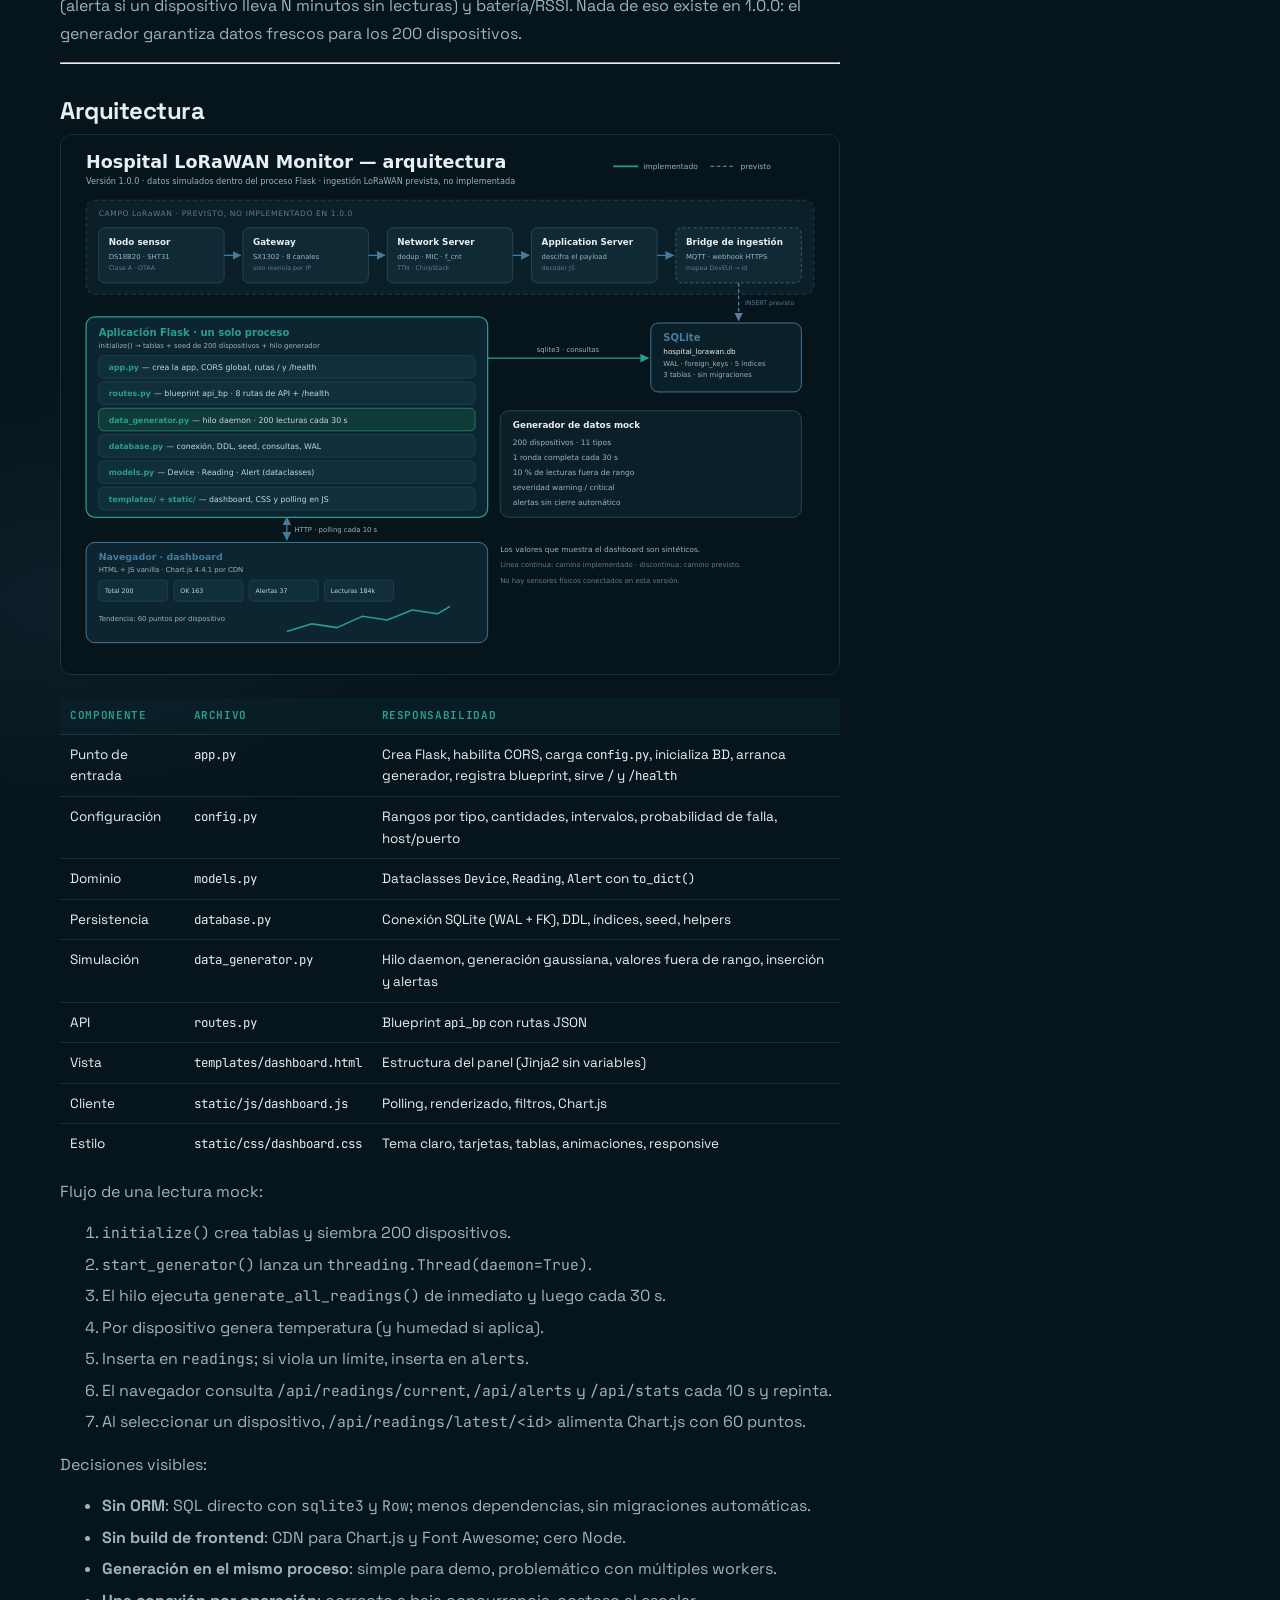
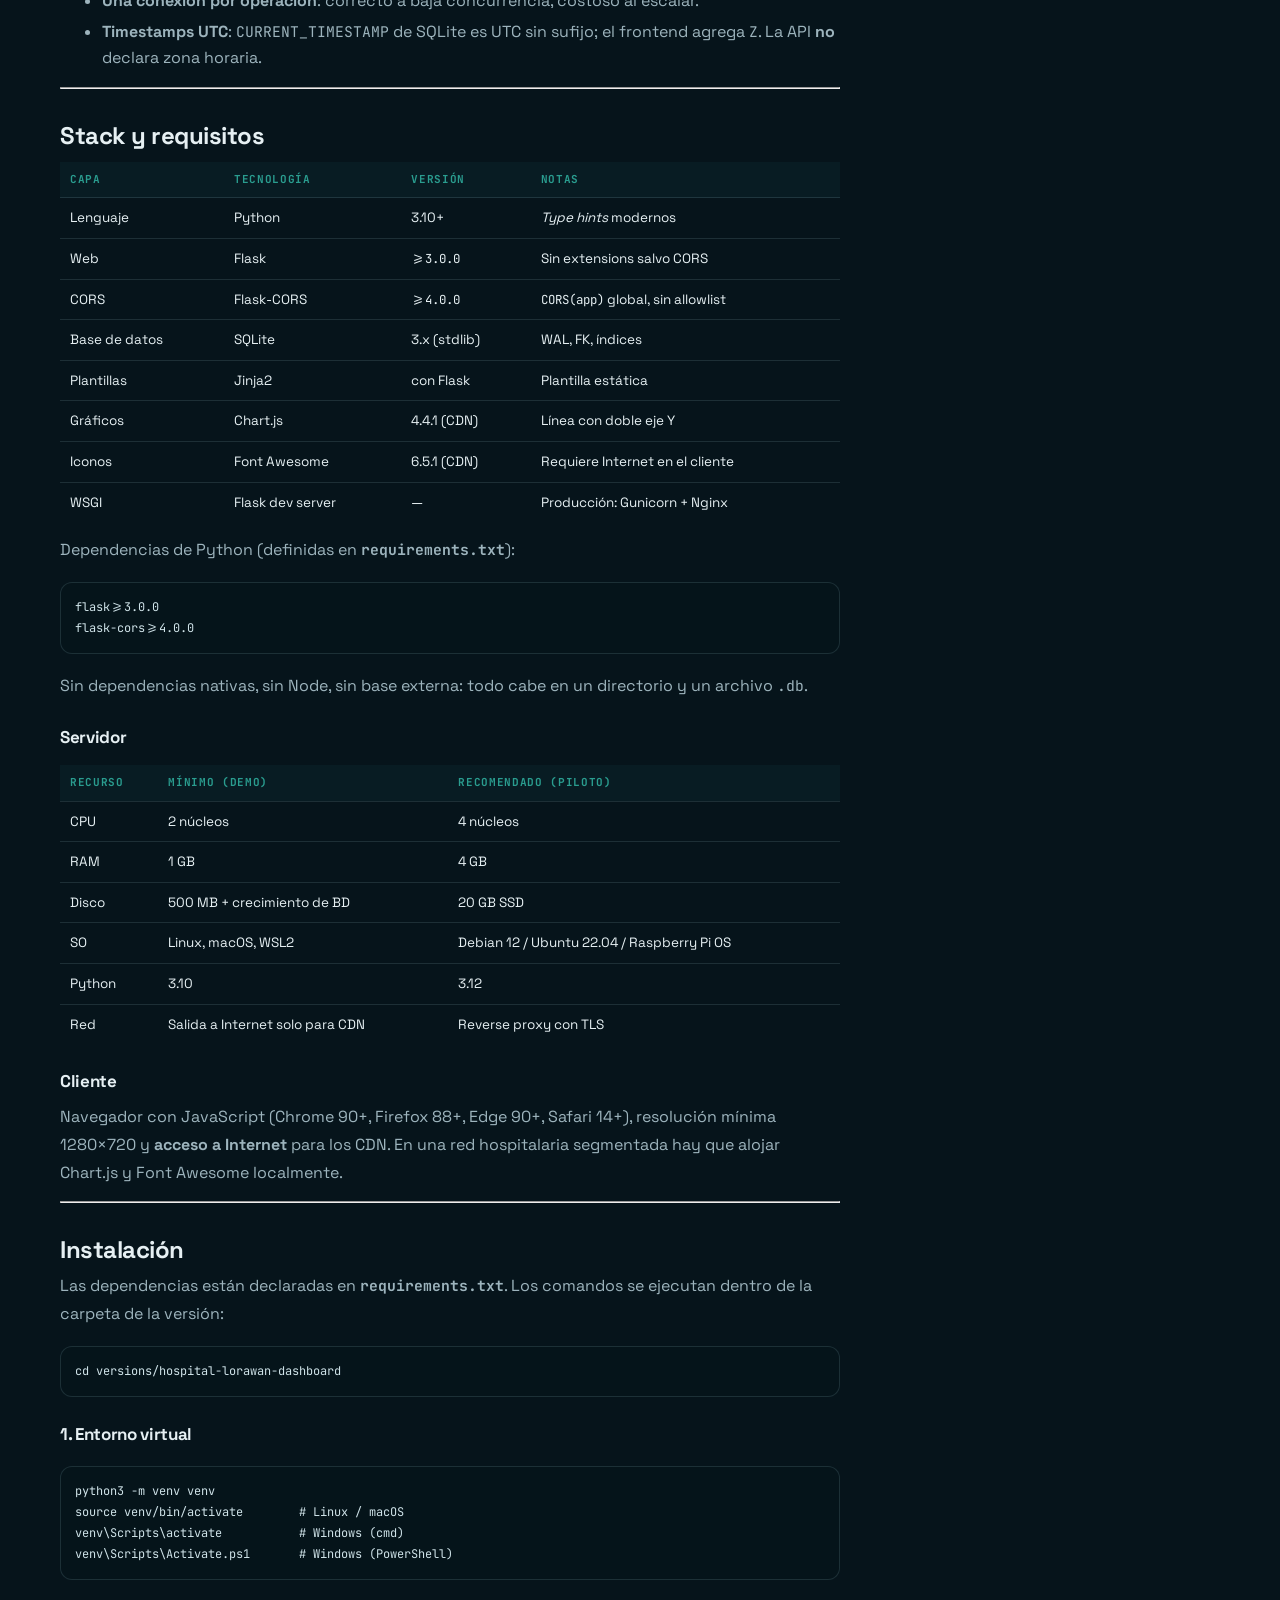
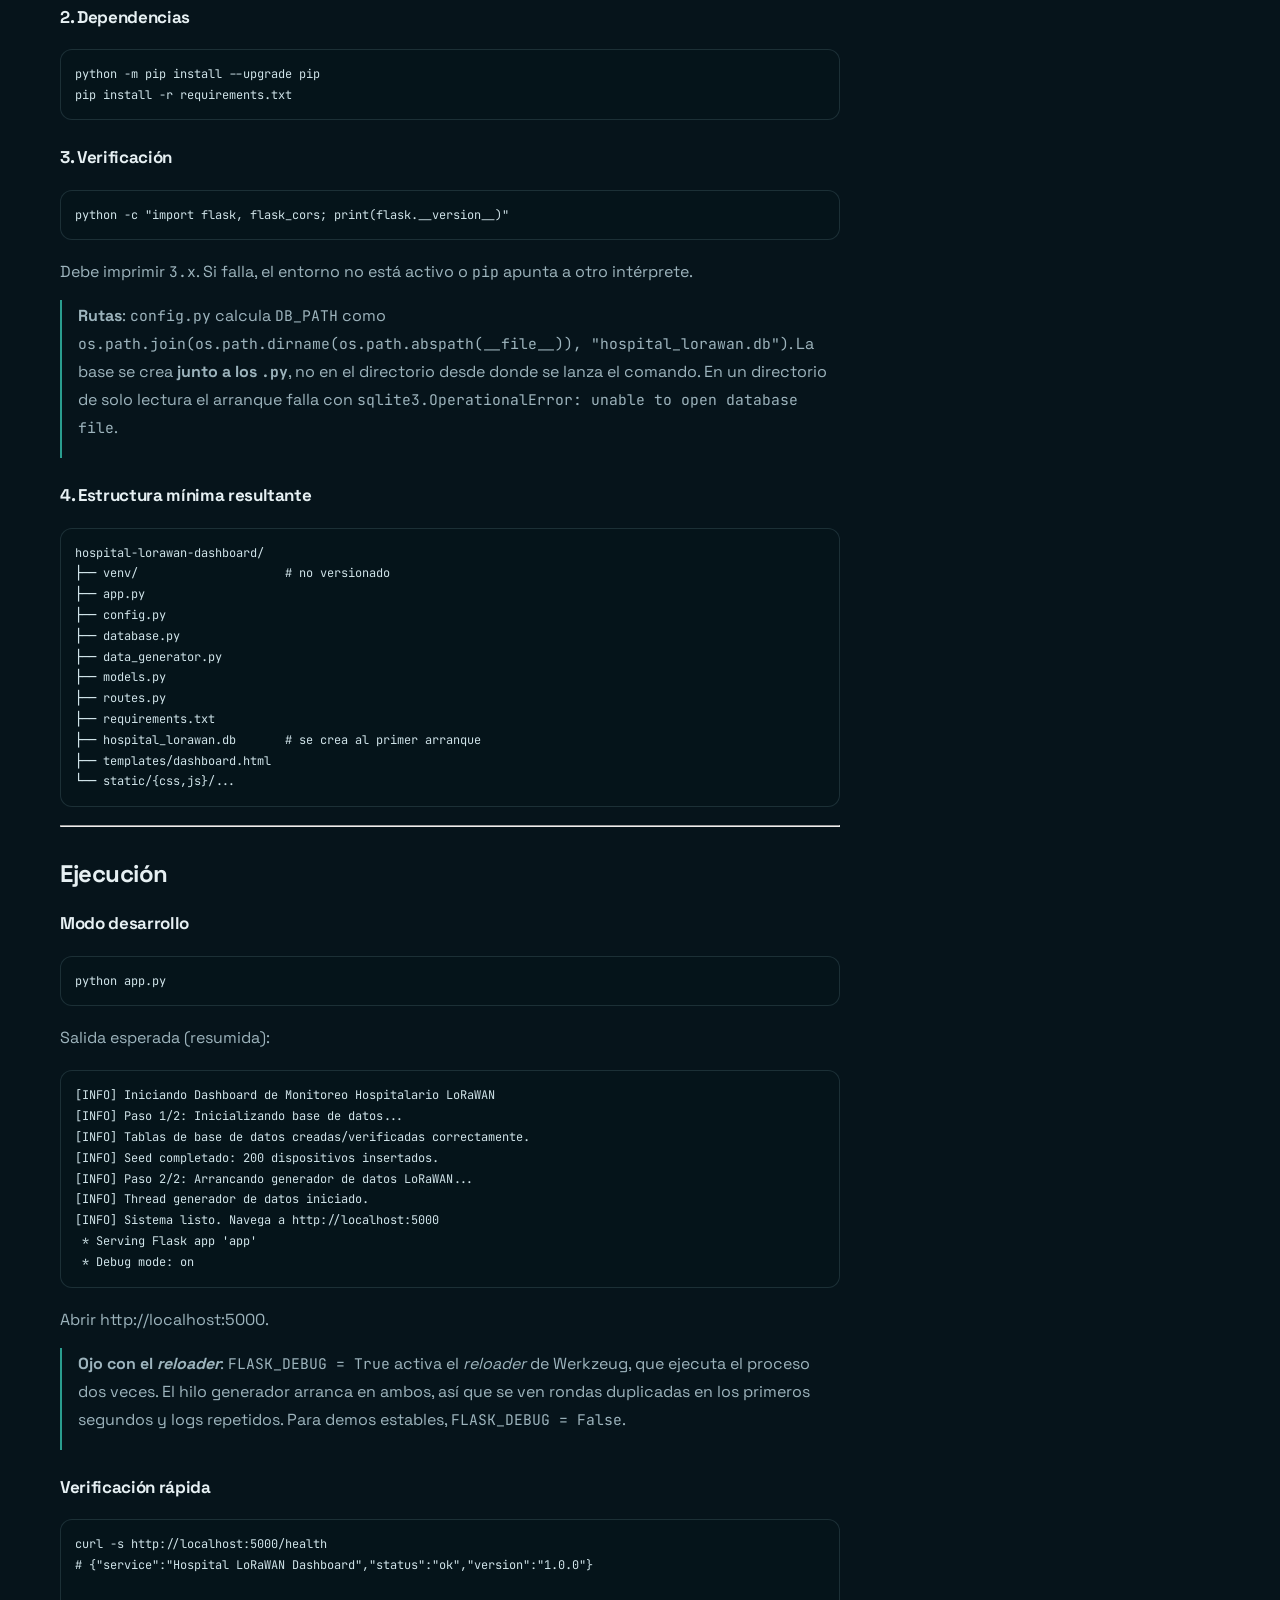
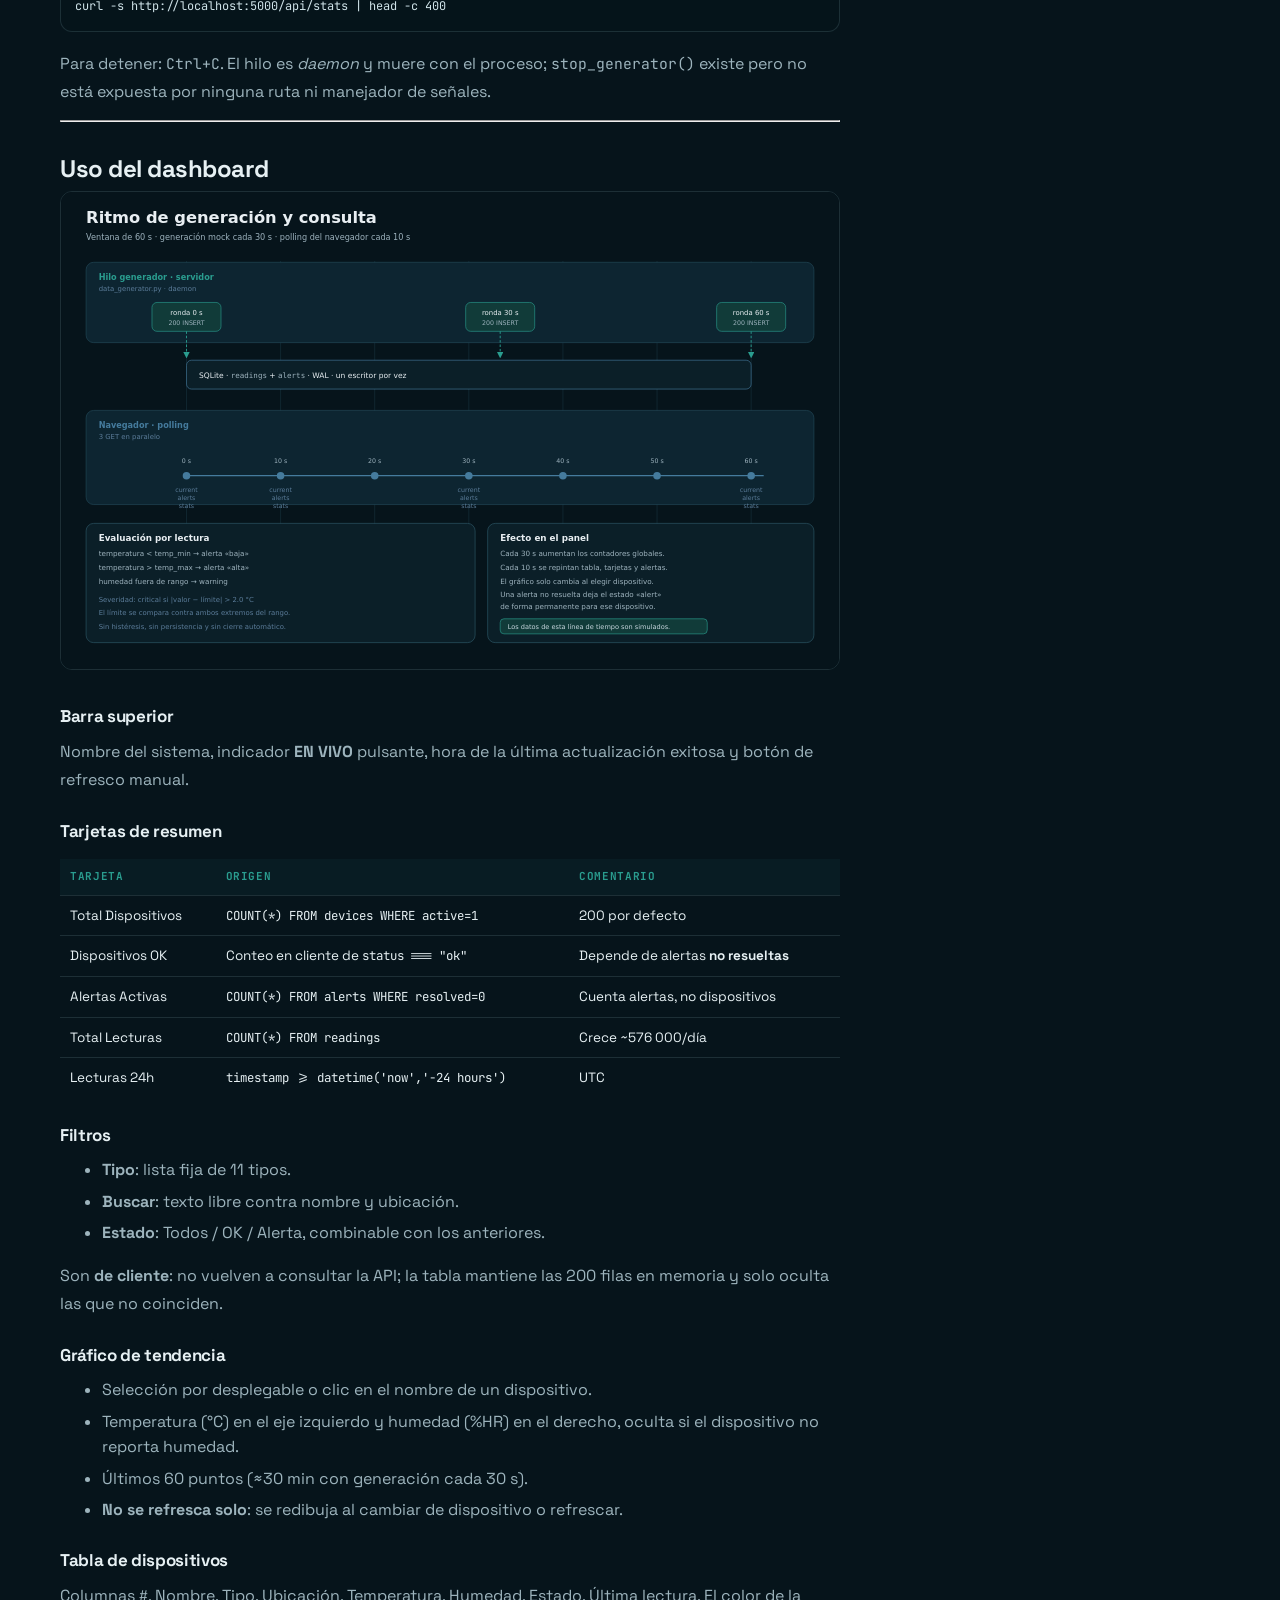
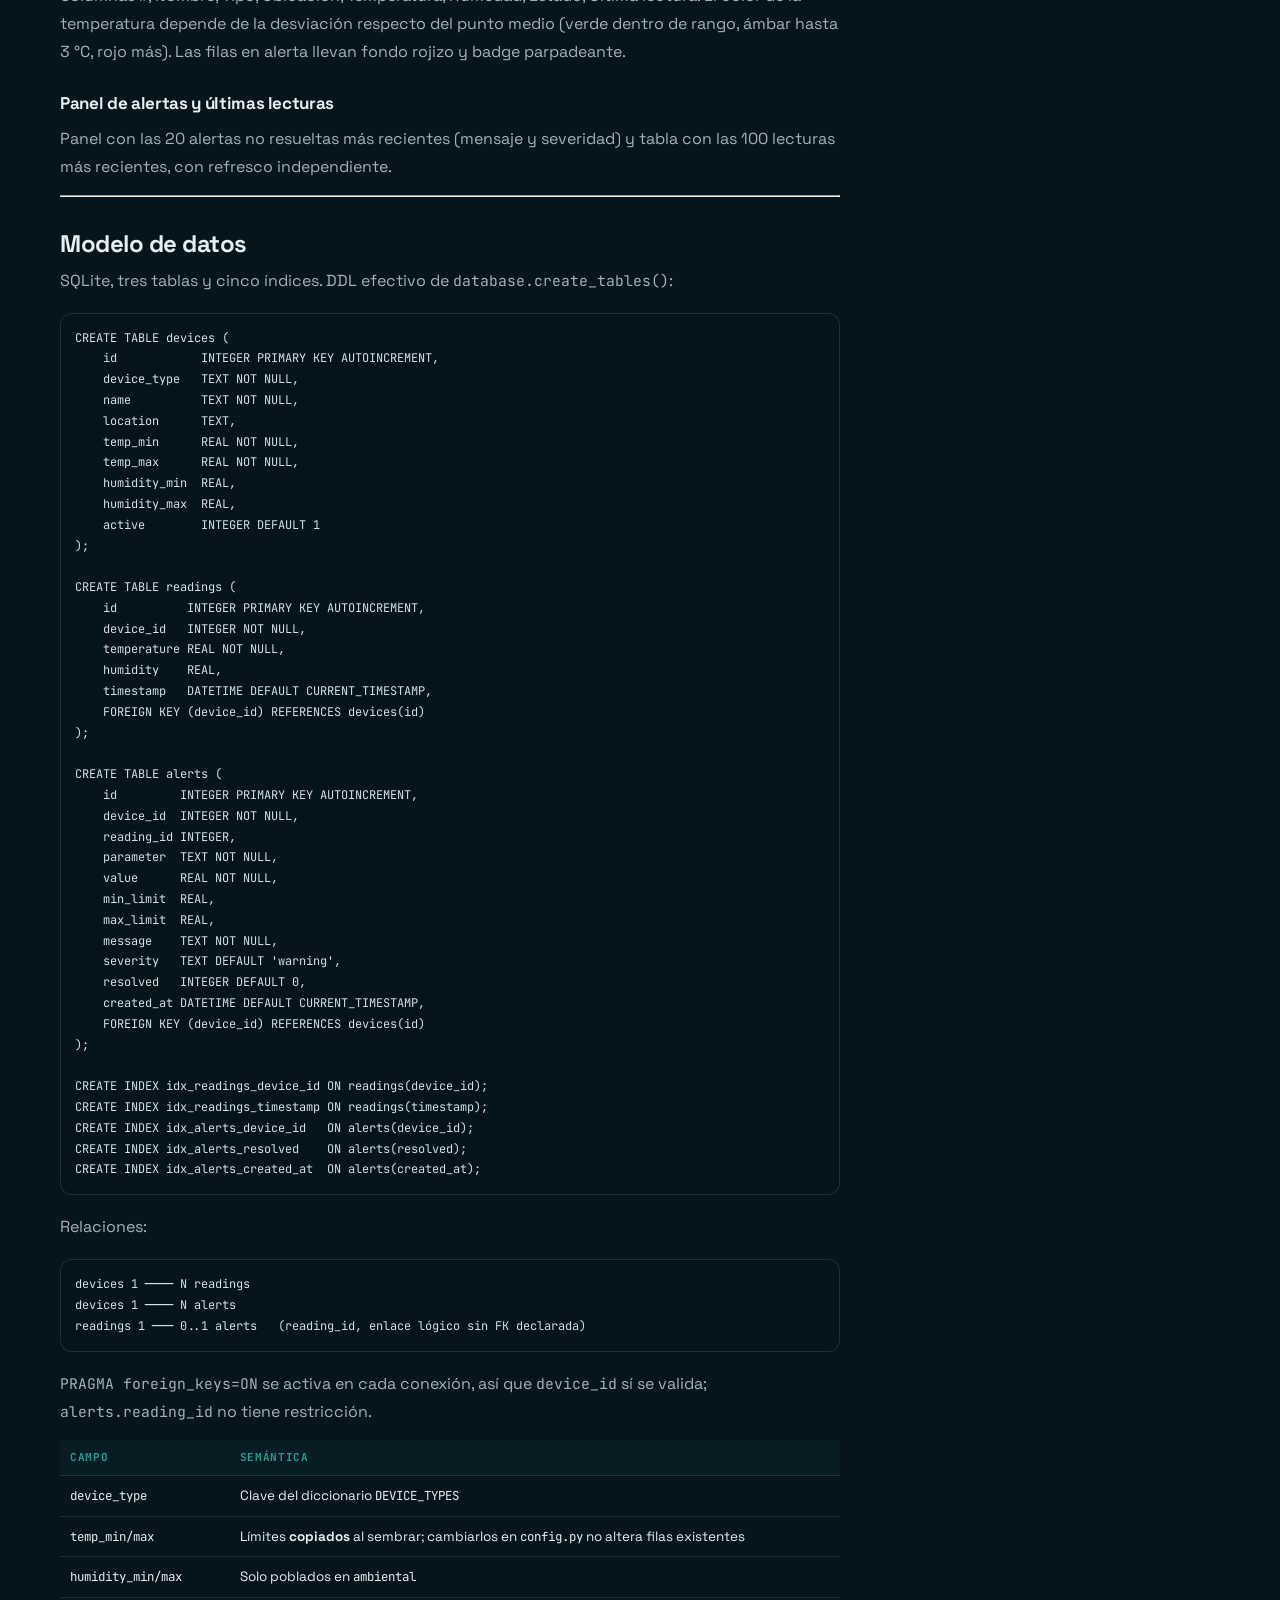
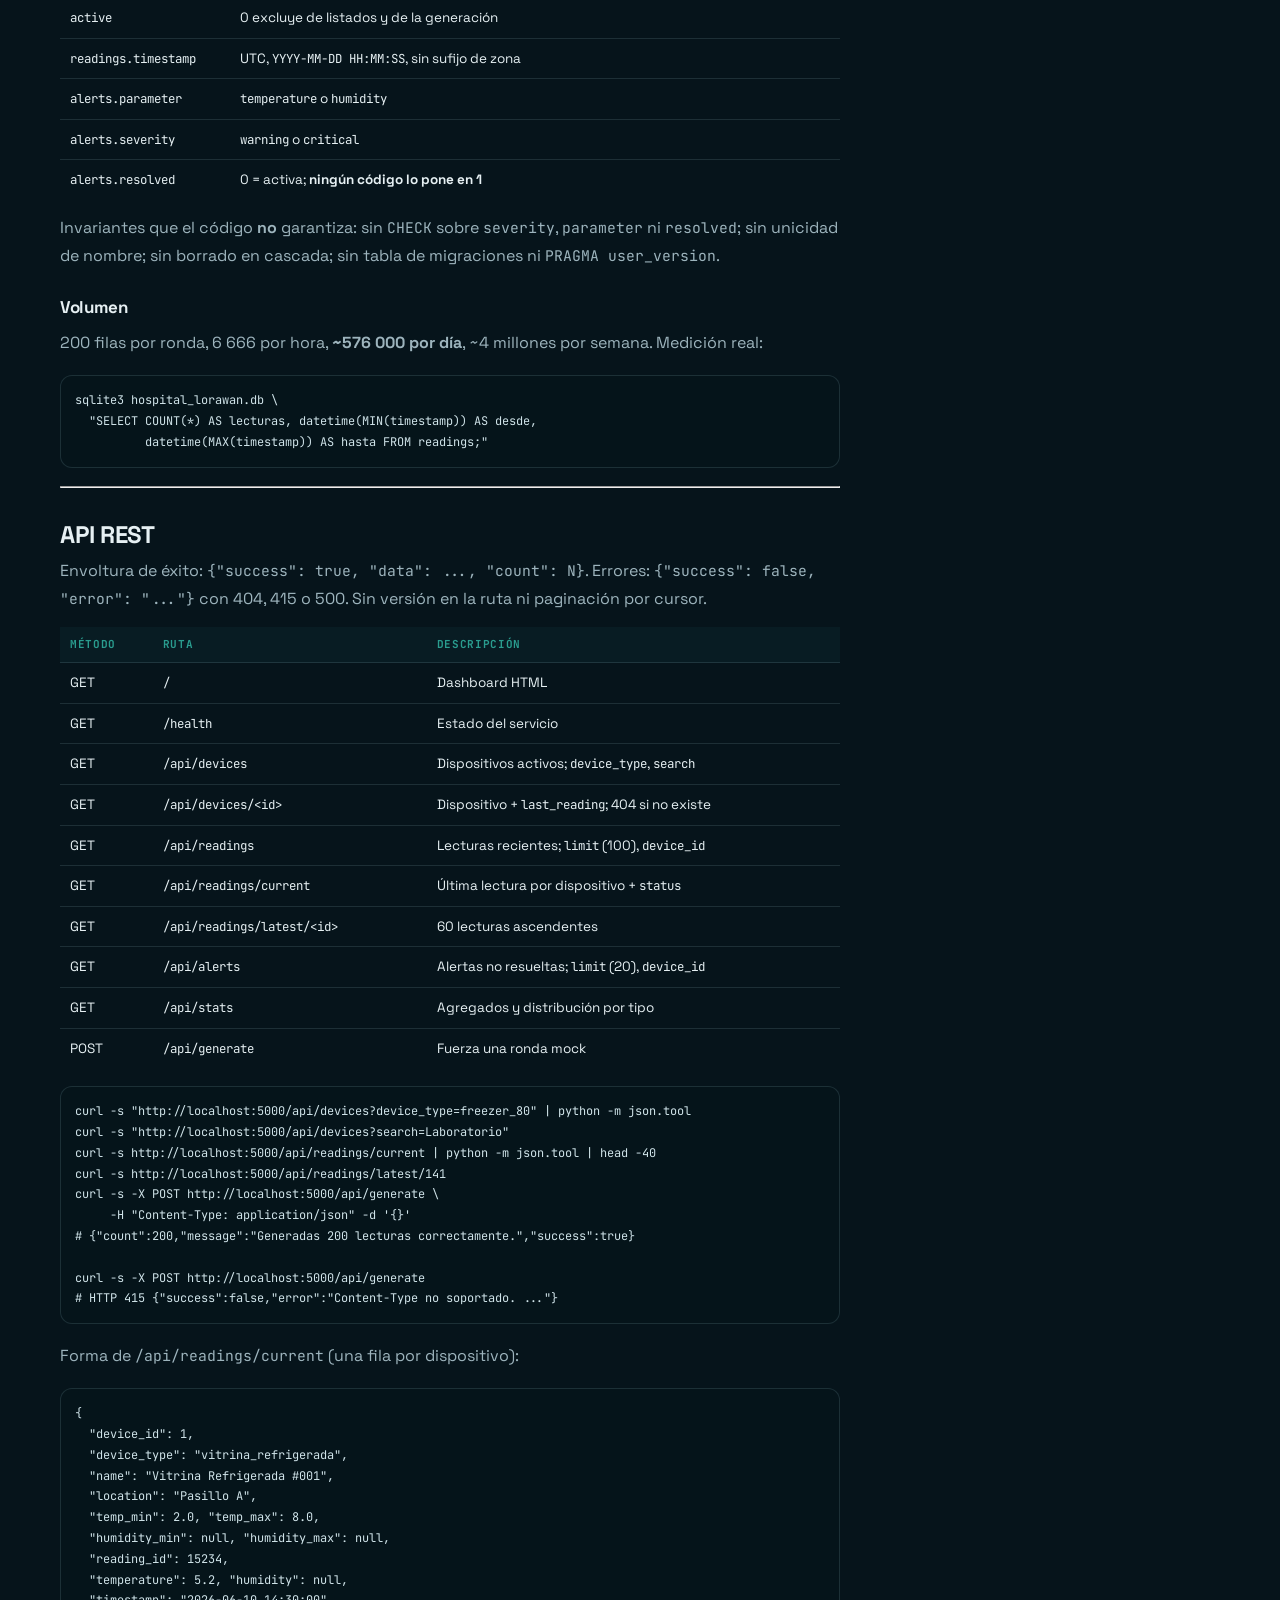
==== commit 65d51e2c: "chore: cache-bust community.js (v=2)" ====
--- a/docs/index.html
+++ b/docs/index.html
@@ -1862,11 +1862,11 @@
 </div></div></section>
 </main>
 <footer class="footer"><div class="wrap footer-grid">
-  <div><strong style="color:var(--text)">jmadasme.portfolio</strong> · 9 proyectos, 18 versiones, 3 secciones.<br>Documentación y sitios publicados con GitHub Pages.<br>Contacto · <a href="mailto:jmadasme@gmail.com">jmadasme@gmail.com</a> · <a href="mailto:jmadasme@protonmail.com">jmadasme@protonmail.com</a> · Telegram <a href="https://t.me/jmadasme" target="_blank" rel="noopener">@jmadasme</a></div>
+  <div><strong style="color:var(--text)">jmadasme.portfolio</strong> · 9 proyectos, 18 versiones, 3 secciones.<br>Documentación y sitios publicados con GitHub Pages.</div>
   <div><a href="/arduino-unoq/">Arduino UNO Q</a> · <a href="/iot/">IoT & Hardware</a> · <a href="/software/">Software & IA</a> · <a href="https://github.com/jmadasme" target="_blank" rel="noopener">GitHub</a></div>
 </div></footer>
 <script>window.PORTFOLIO_COMMUNITY={account:"jmadasme",repo:"hospital-lorawan",coinNamespace:"jmadasme-hospital-lorawan-coins-v1",faqs:[{"q": "¿Los datos son reales?", "a": "No. El repositorio incluye un generador de datos mock para demo y desarrollo; el ingest LoRaWAN real queda como integración pendiente."}, {"q": "¿Cuántos sensores soporta?", "a": "El diseño apunta a 200 sensores. El límite real depende de la base, el servidor y la frecuencia de ingest."}, {"q": "¿Qué sensores usa?", "a": "Temperatura y humedad. El modelo se puede extender a otros tipos de lectura."}, {"q": "¿Se puede desplegar en producción?", "a": "Es una base funcional, pero necesitás autenticación, migraciones, backups y un ingest real antes de usarlo en un hospital."}, {"q": "¿Por qué SQLite?", "a": "Para que la demo sea portable y no dependa de un servidor de base de datos. En producción conviene PostgreSQL."}]};</script>
-<script src="assets/community.js?v=1" defer></script>
+<script src="assets/community.js?v=2" defer></script>
 
 </body>
 </html>
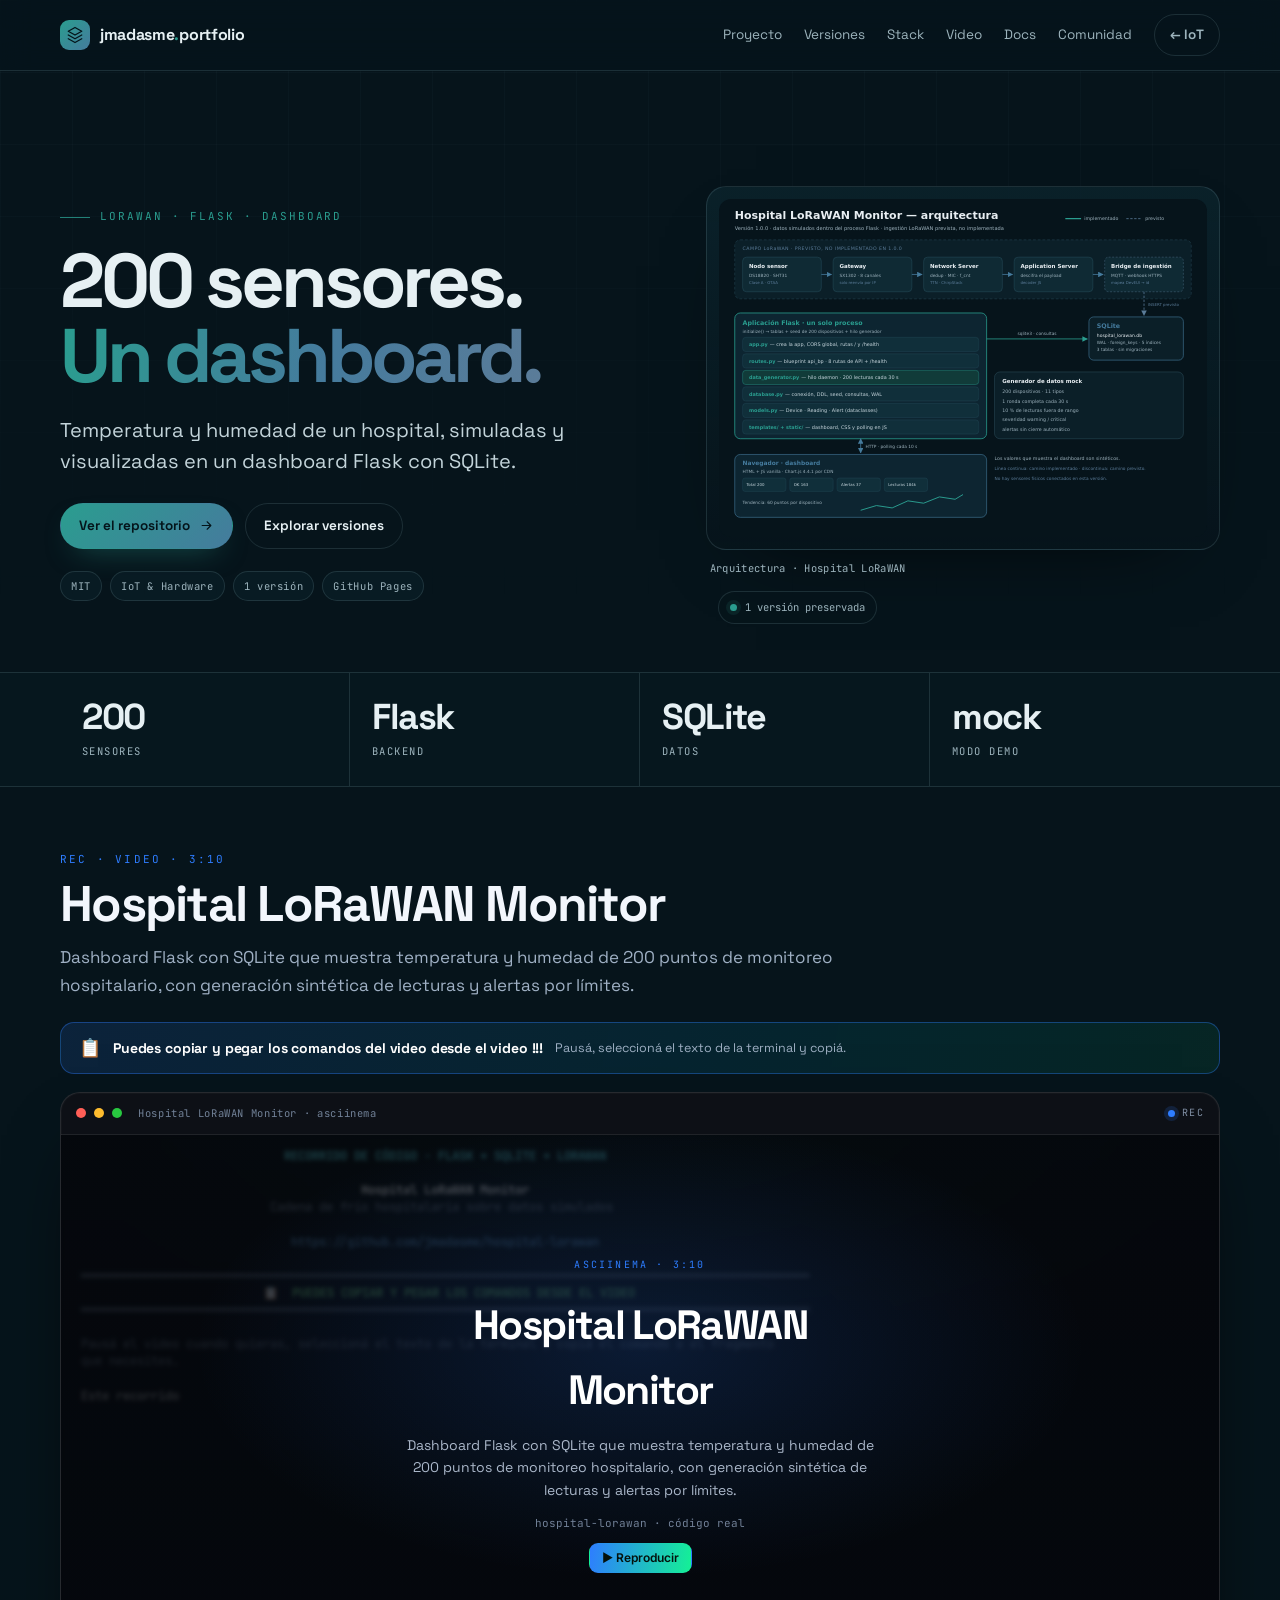
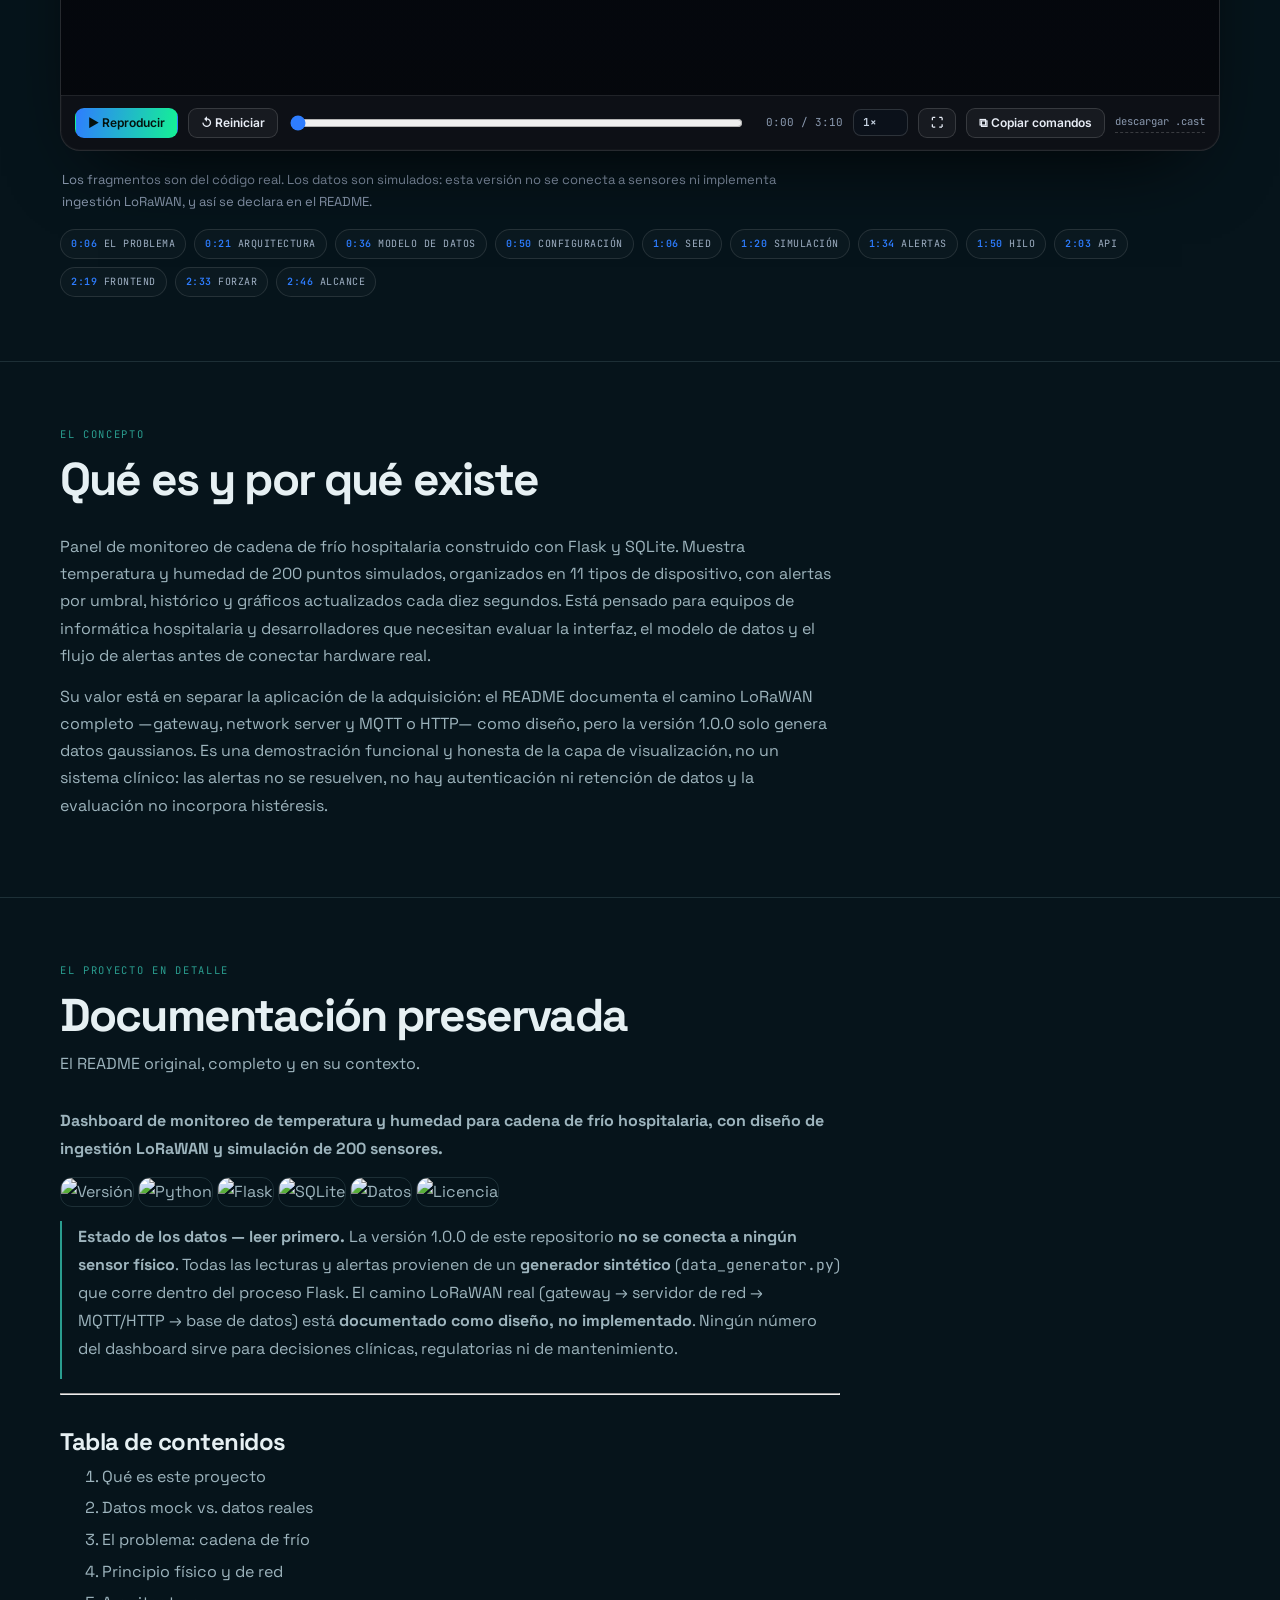
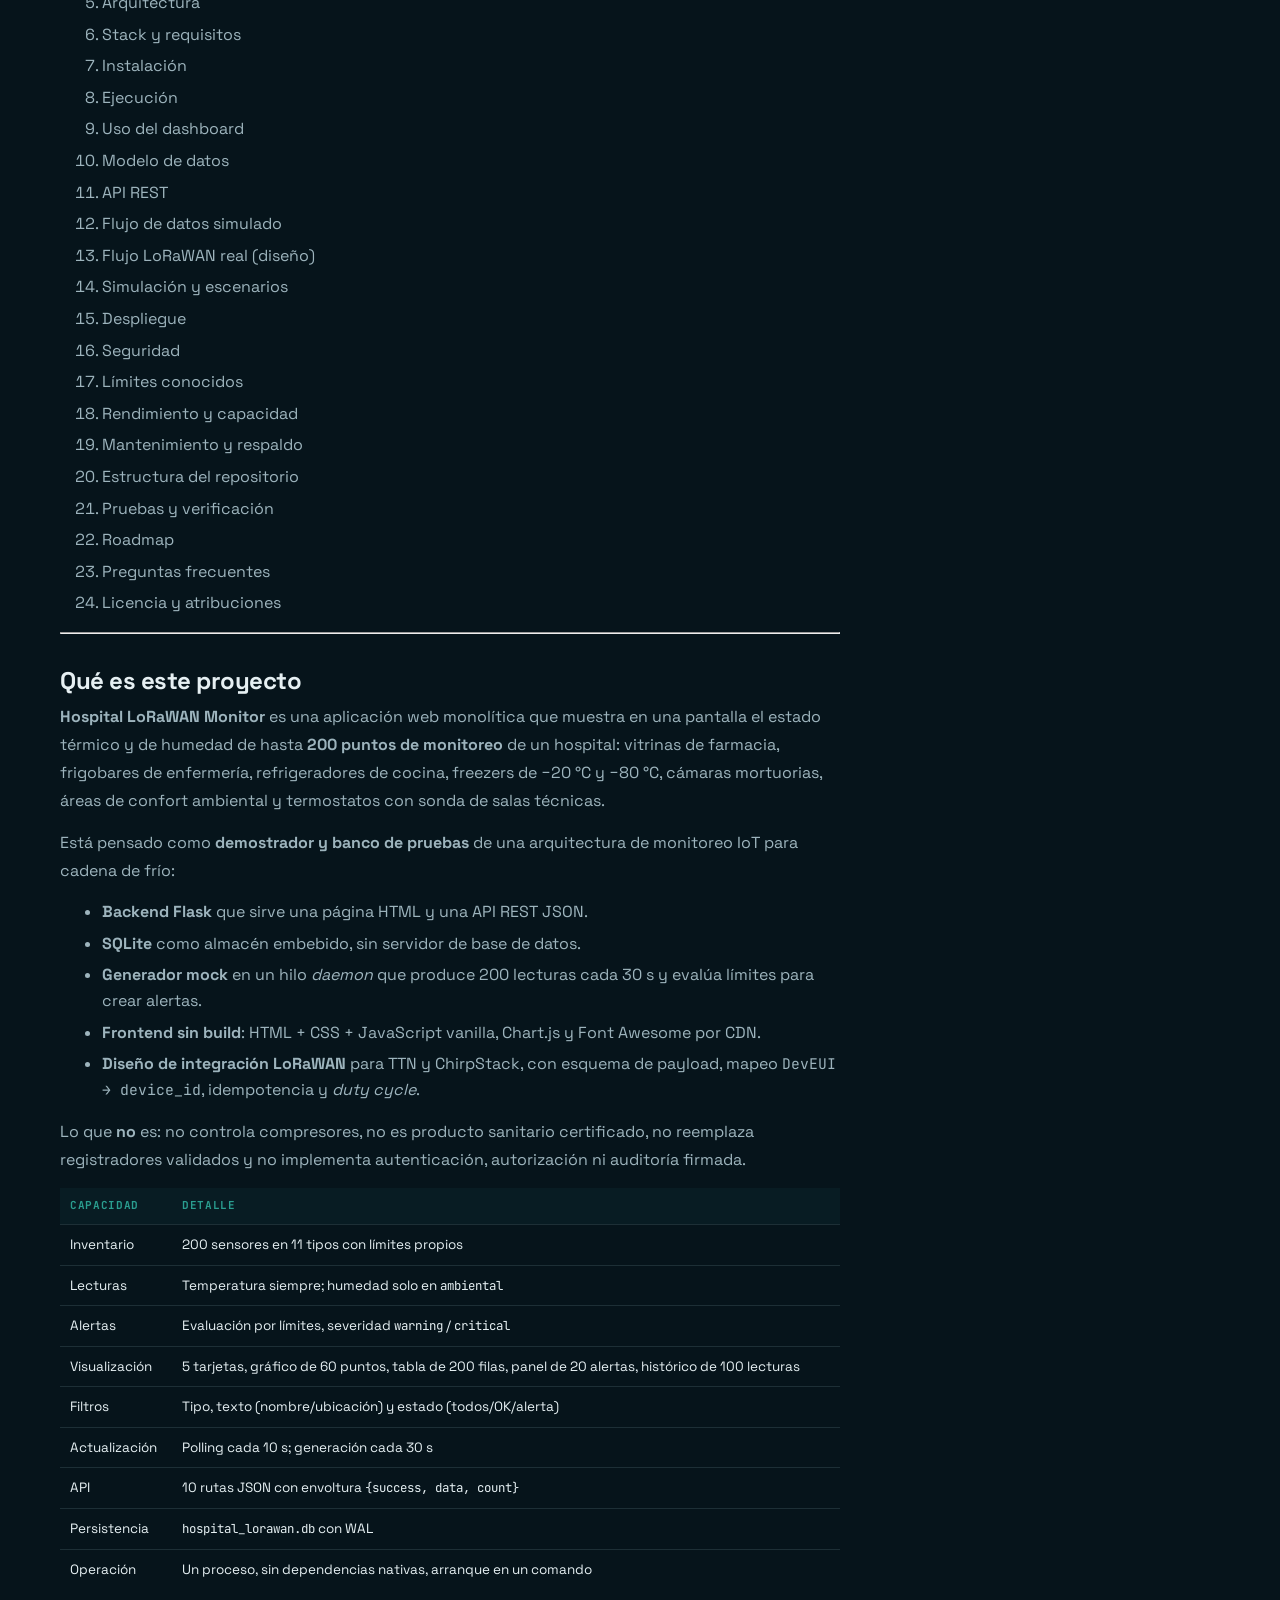
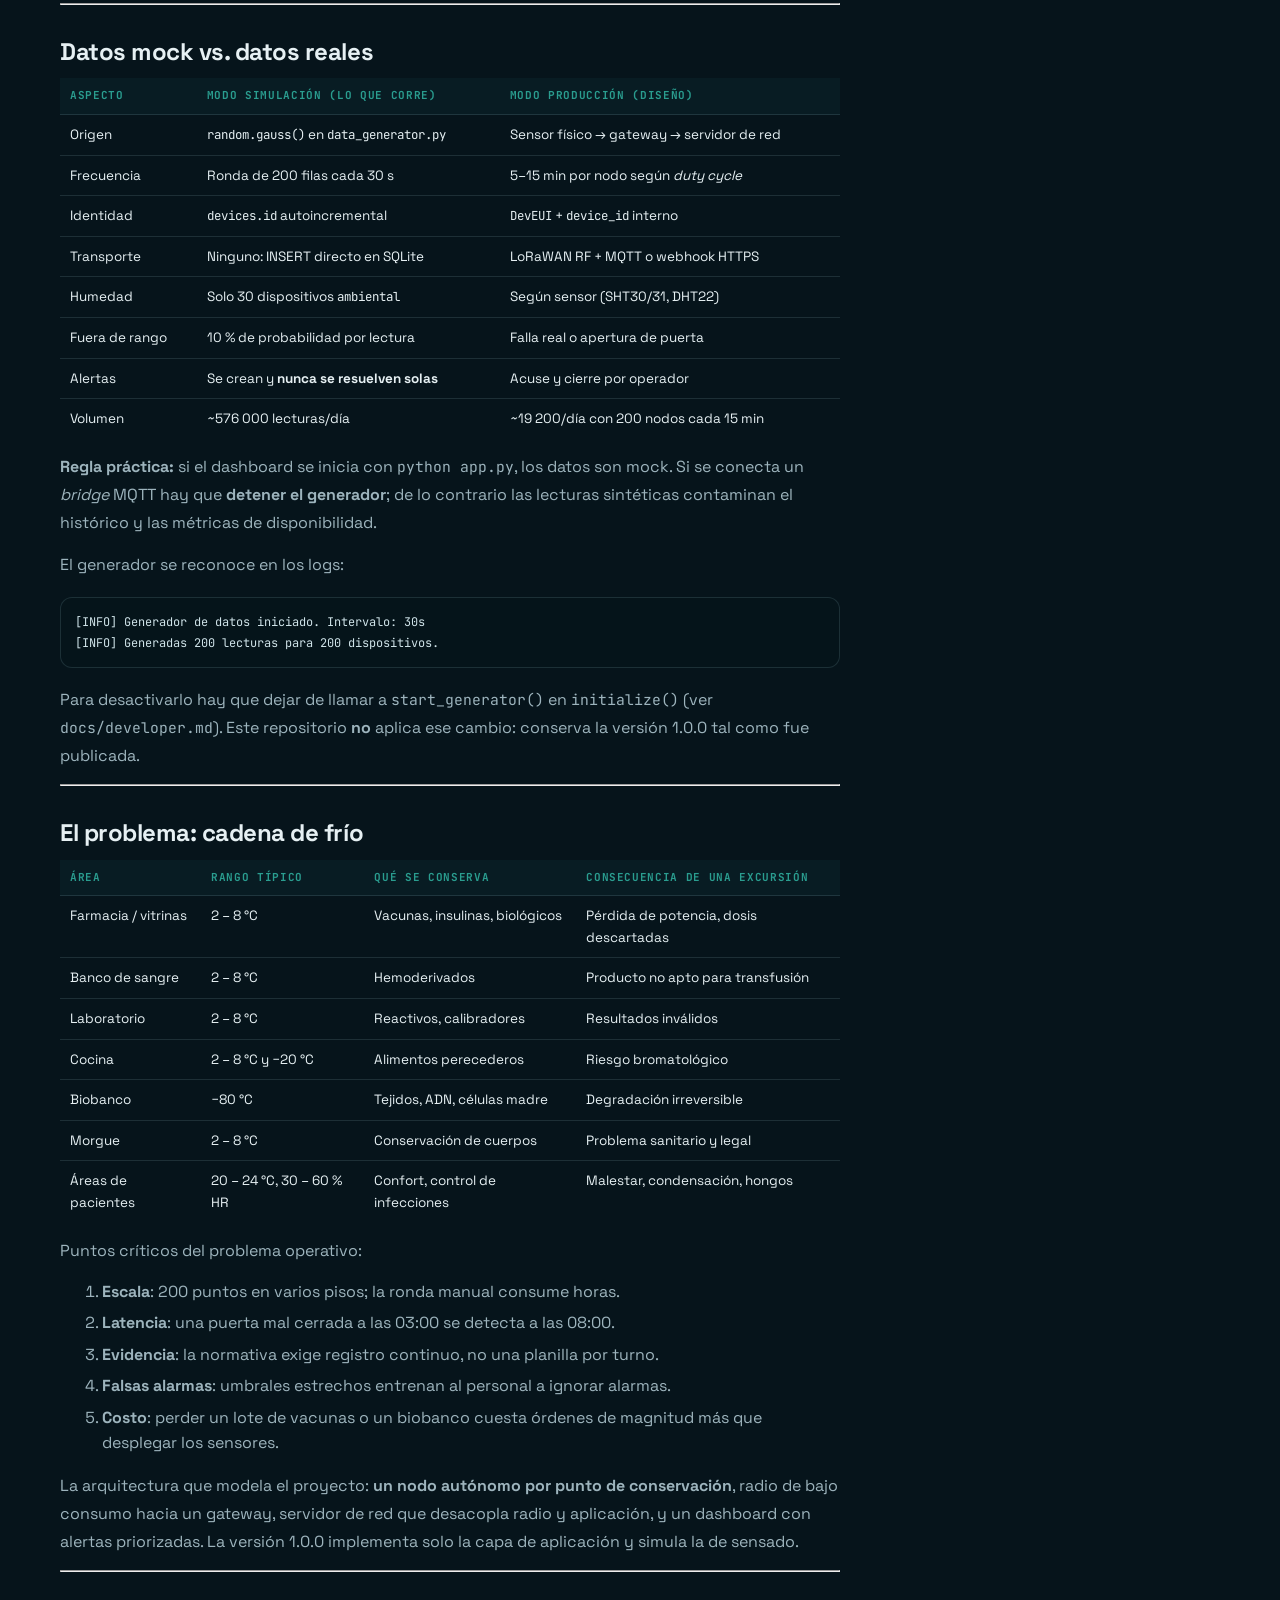
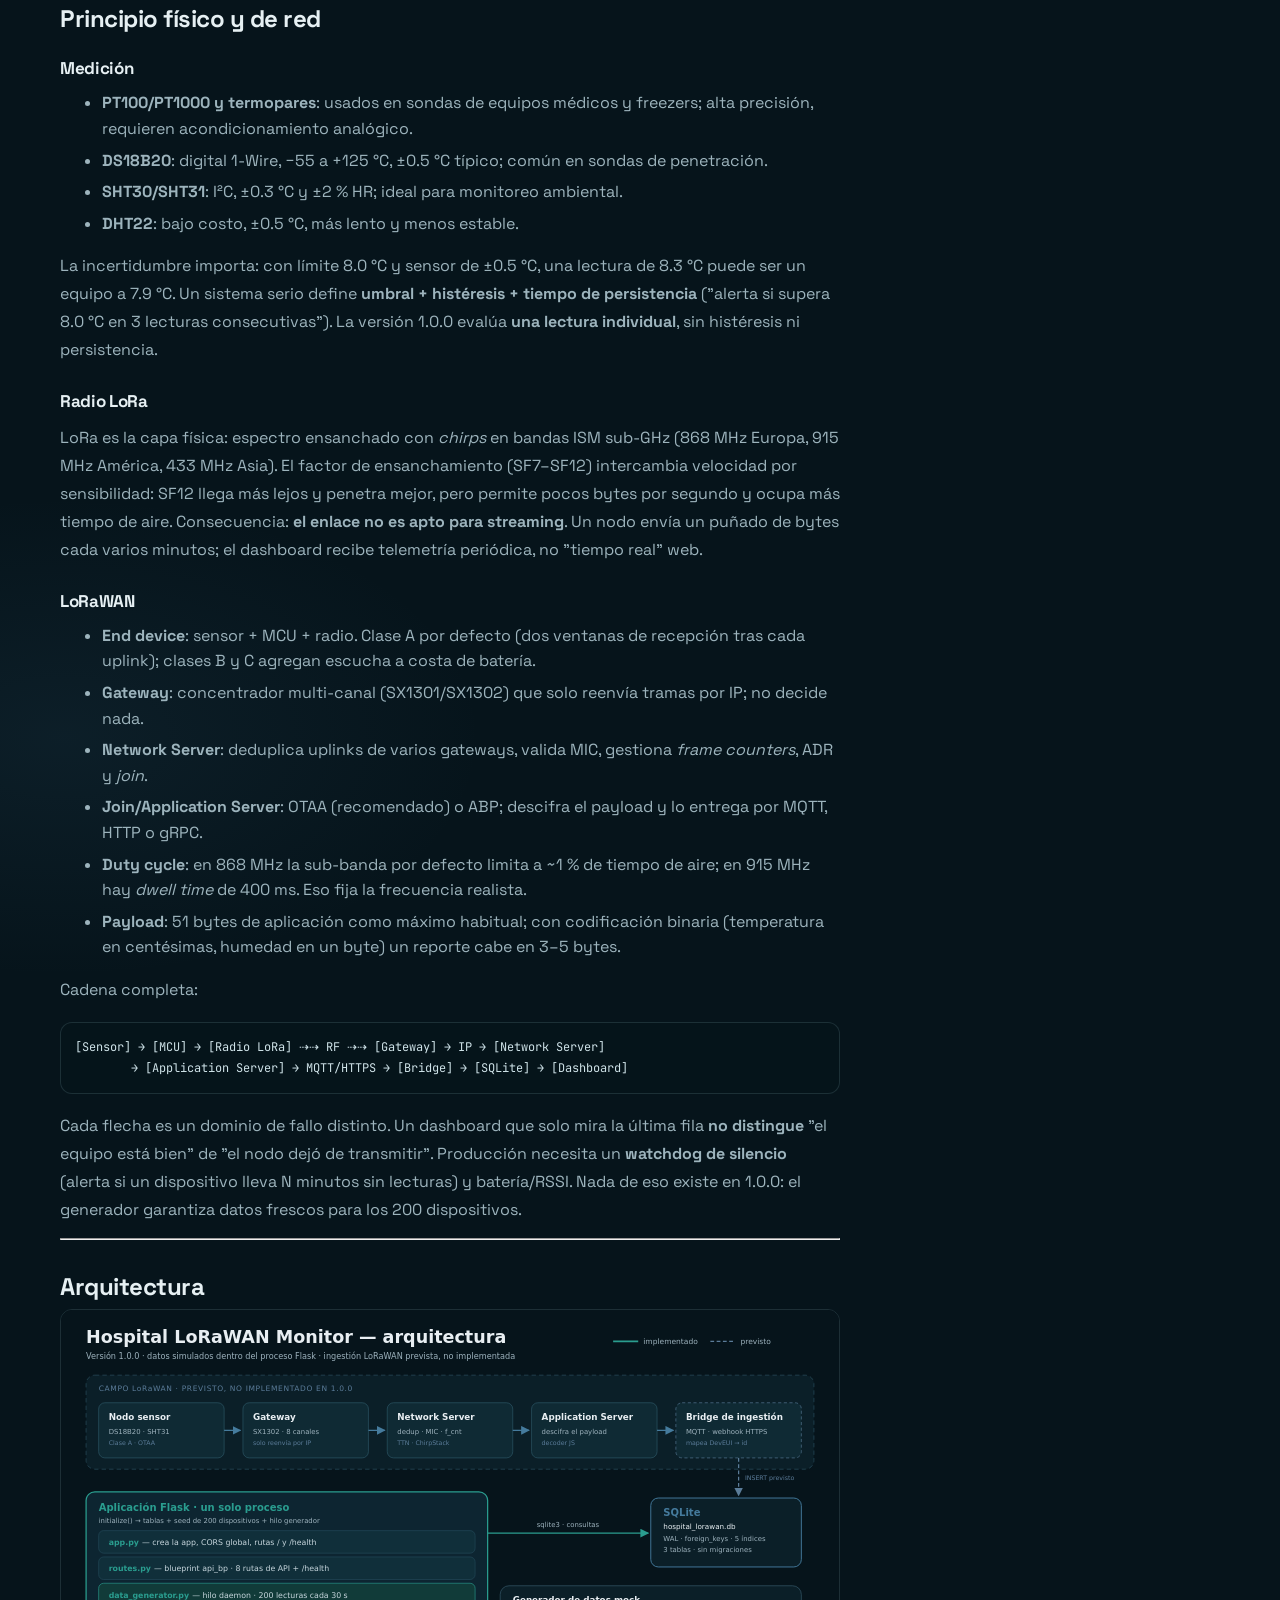
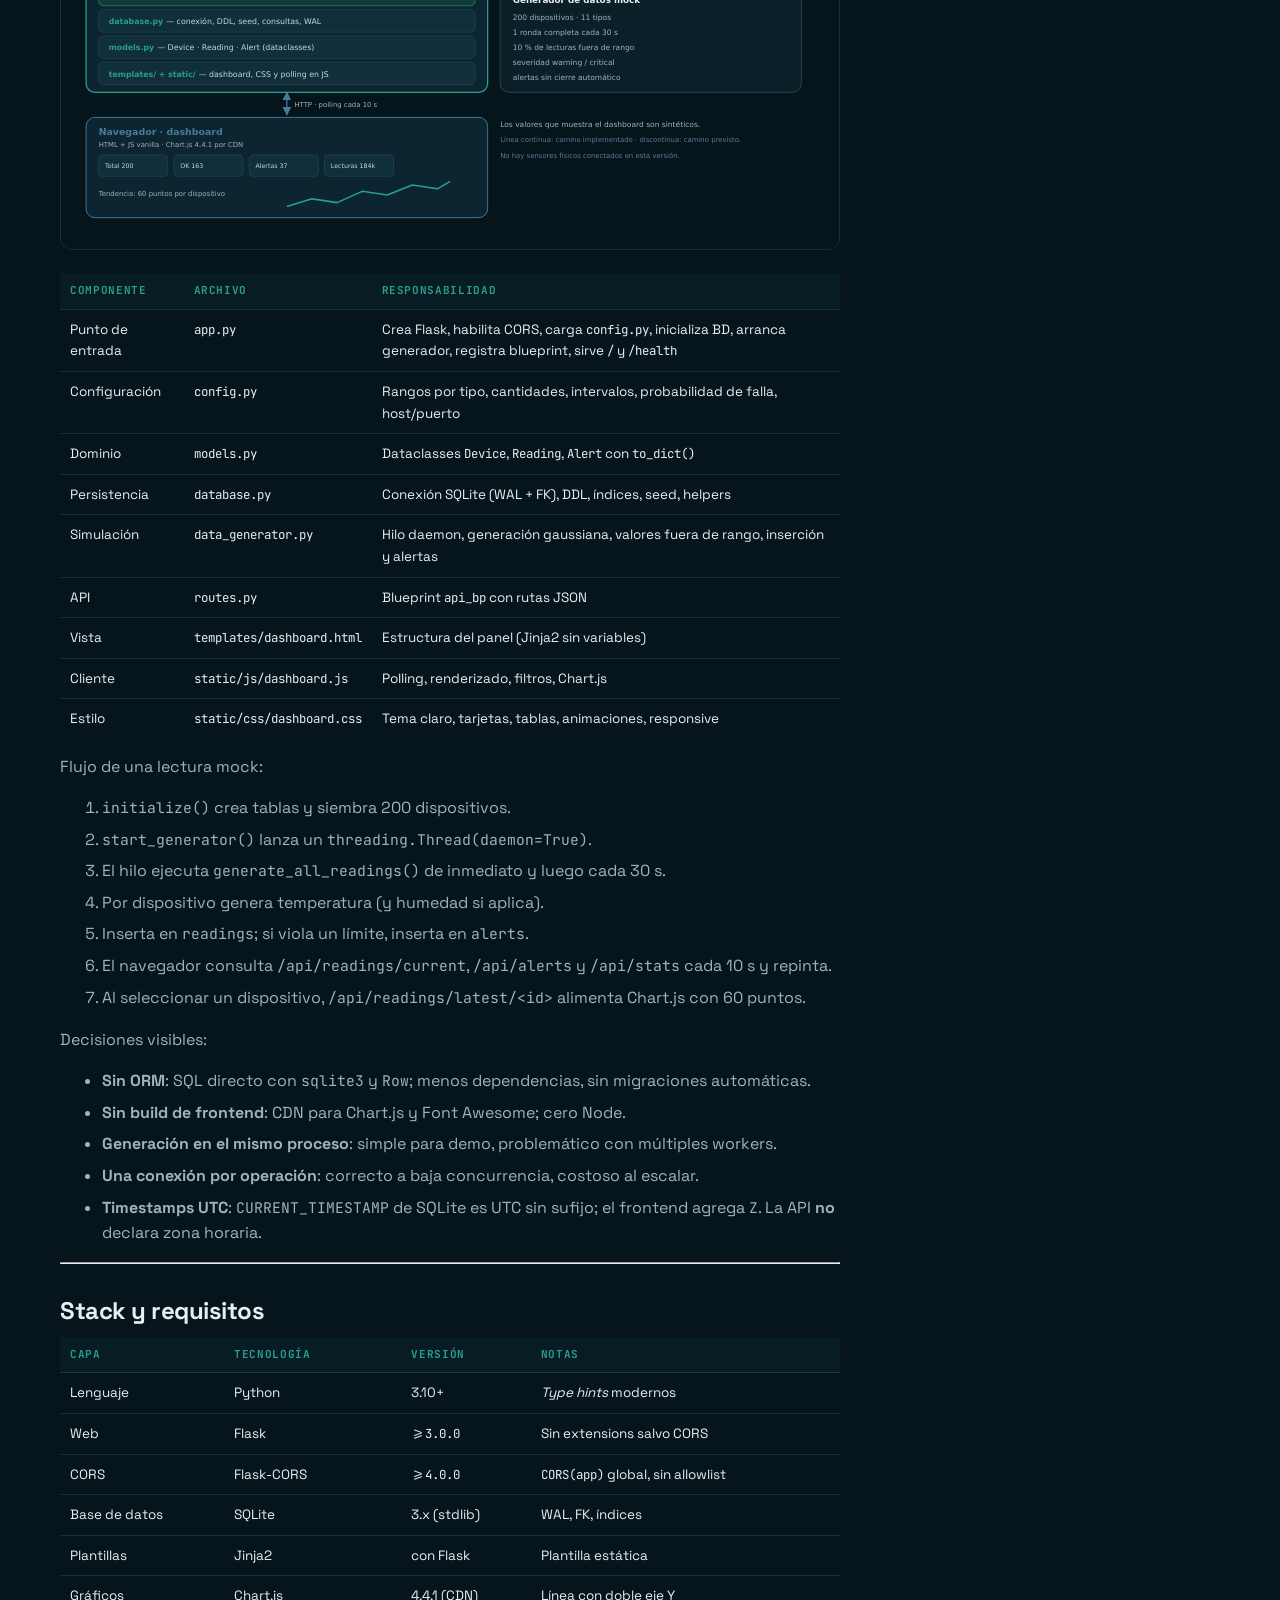
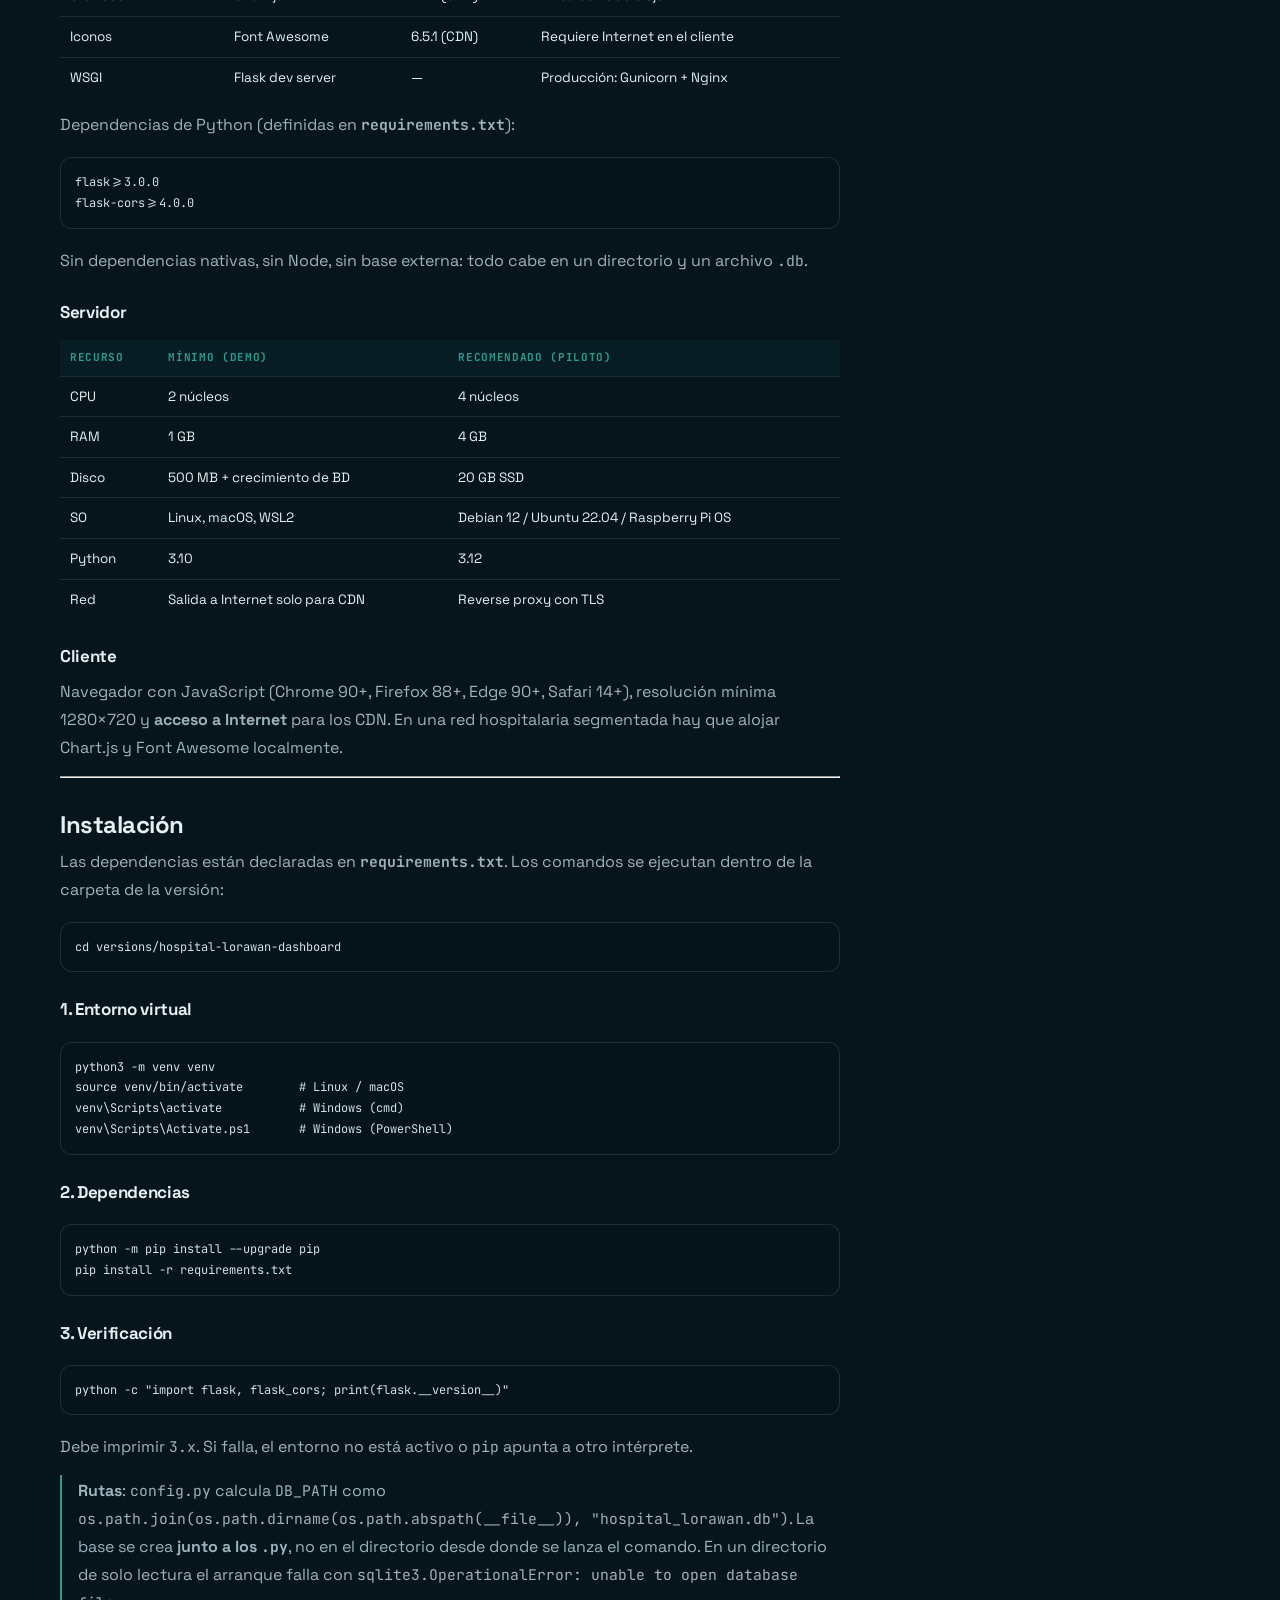
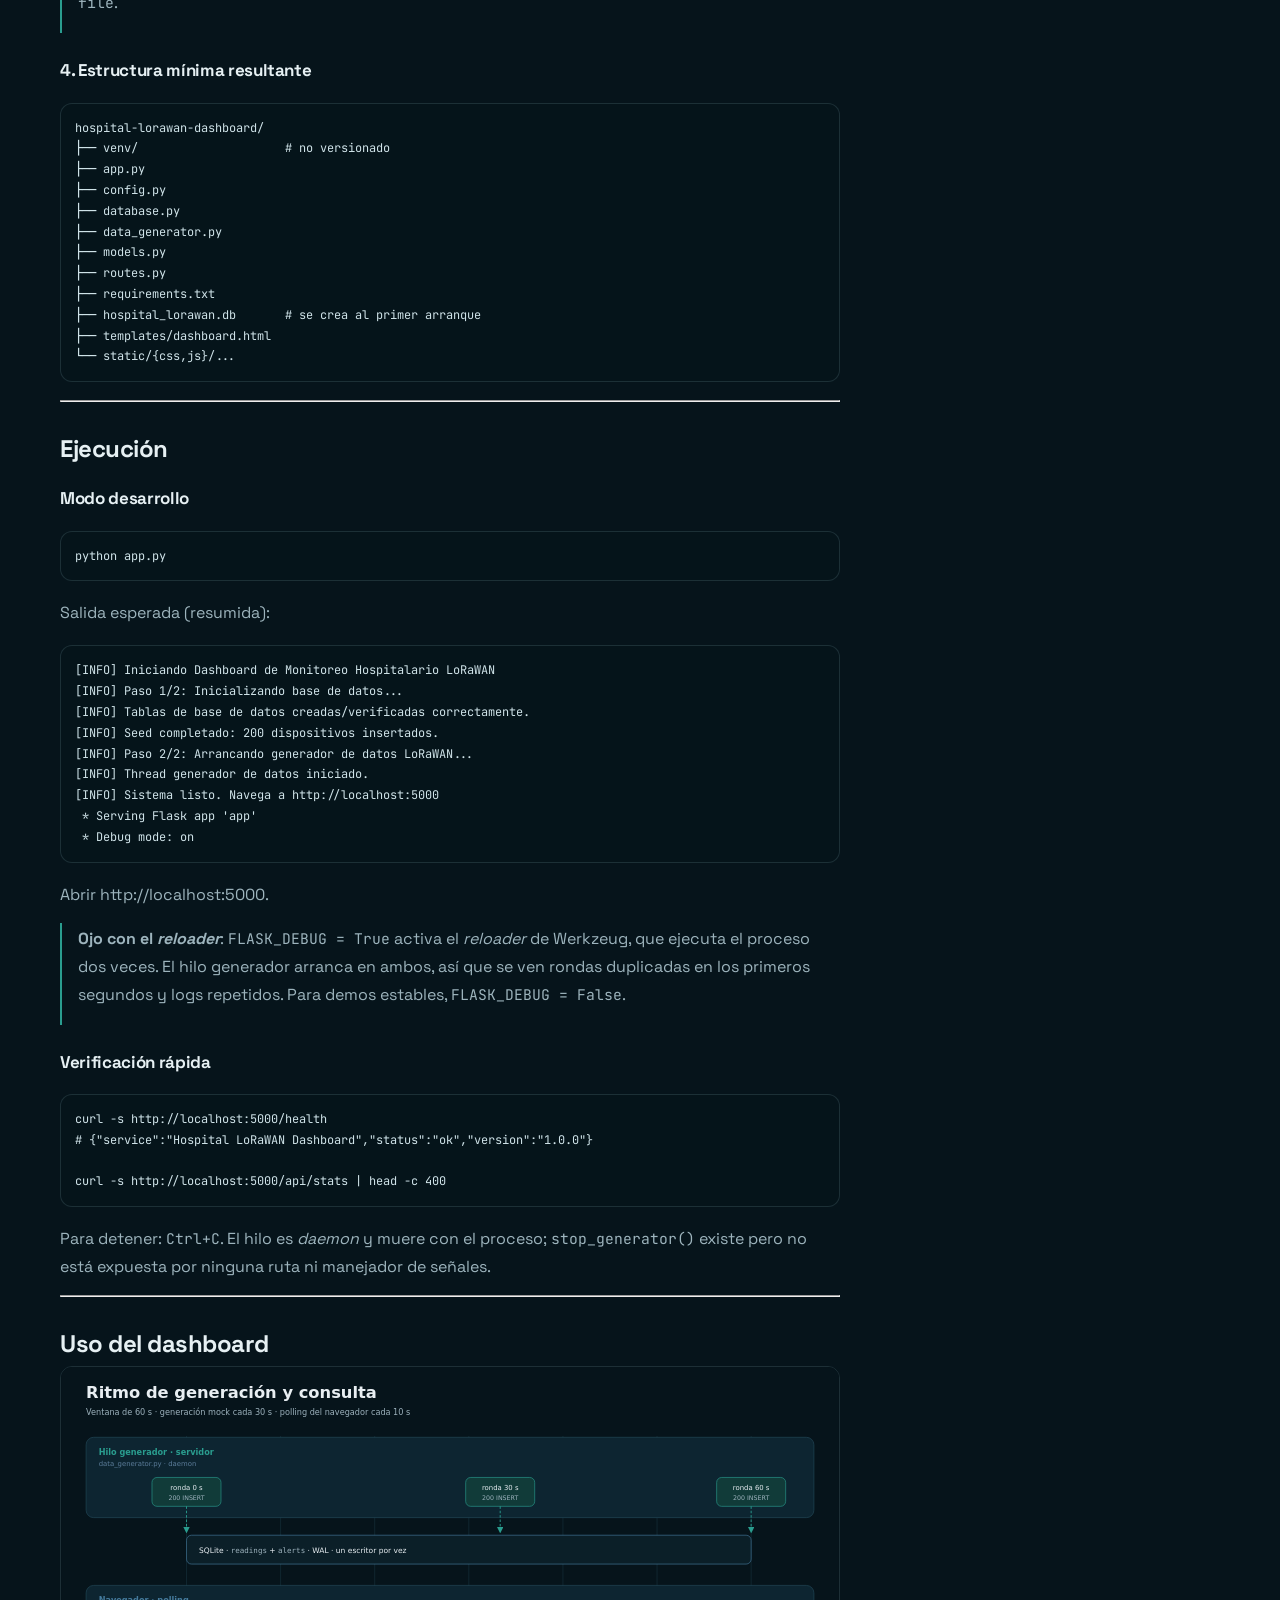
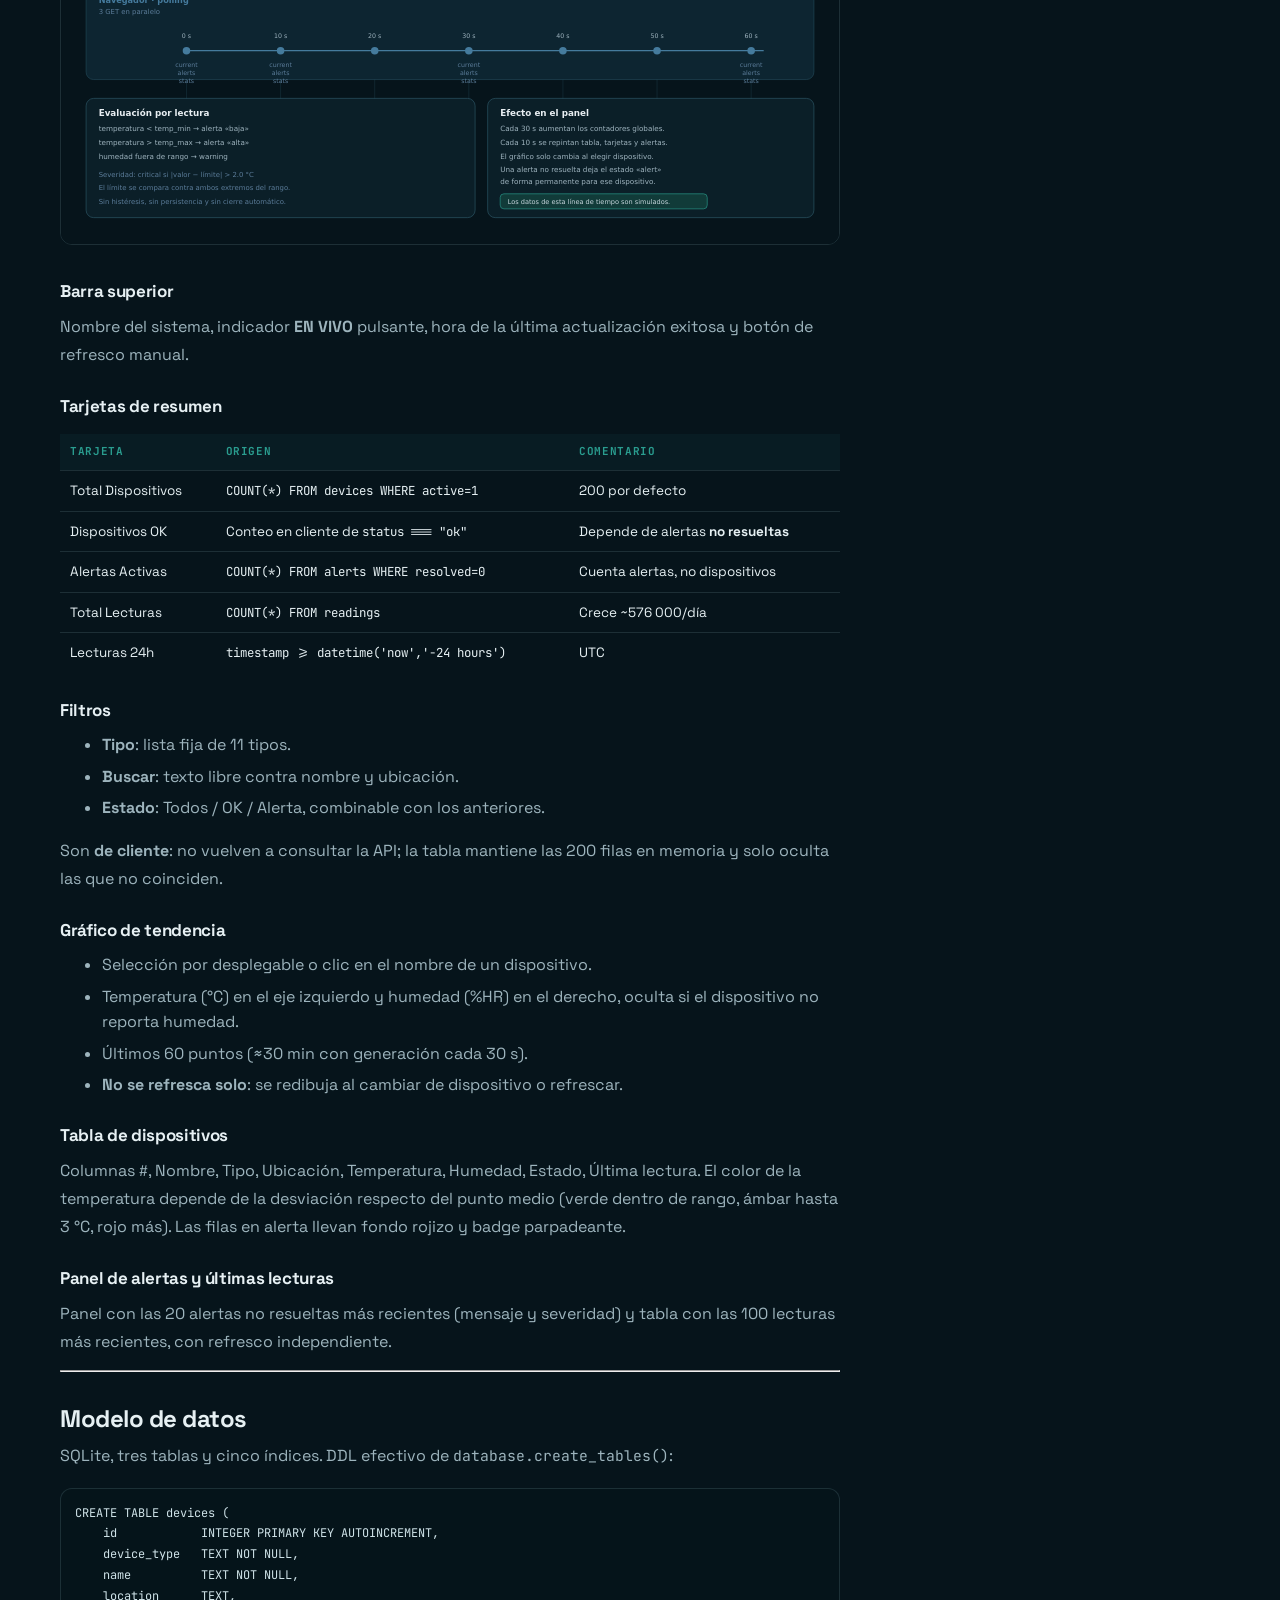
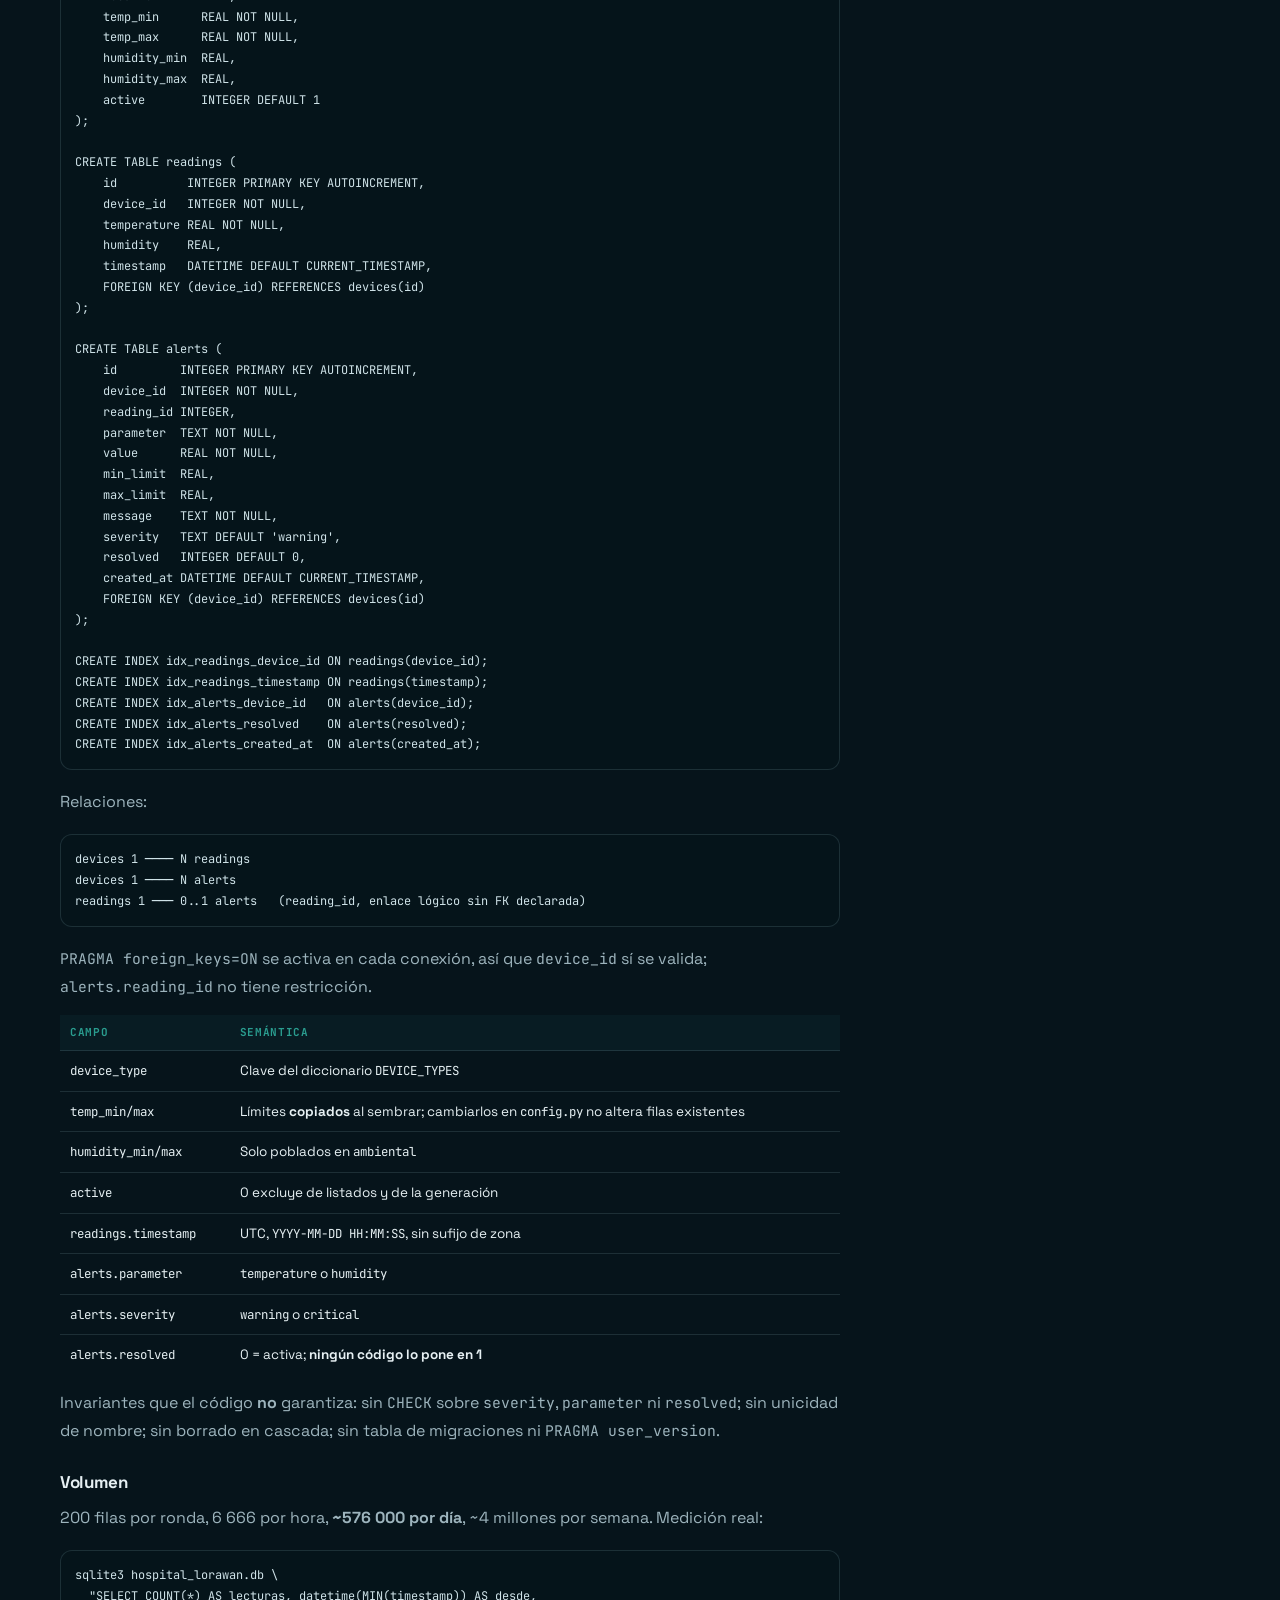
==== commit 7b72f1e2: "feat: video asciinema explicativo en rec/ y en la página" ====
--- a/docs/index.html
+++ b/docs/index.html
@@ -205,6 +205,7 @@
 
 </style>
 <link rel="stylesheet" href="assets/community.css?v=1">
+<link href="rec/player.css?v=1" rel="stylesheet"/>
 </head>
 <body>
 <header class="nav"><div class="wrap nav-in">
@@ -213,7 +214,8 @@
     <a href="#proyecto">Proyecto</a>
     <a href="#versiones">Versiones</a>
     <a href="#stack">Stack</a>
-    <a href="#docs">Docs</a>
+    <a href="#video">Video</a>
+<a href="#docs">Docs</a>
     <a href="#comunidad">Comunidad</a>
     <a class="btn btn-ghost" style="padding:9px 15px" href="/iot/">← IoT</a>
   </nav>
@@ -237,7 +239,46 @@
   </div>
 </div></section>
 
-<section class="stats"><div class="wrap stats-grid"><div class="stat"><div class="stat-num">200</div><div class="stat-label">sensores</div></div><div class="stat"><div class="stat-num">Flask</div><div class="stat-label">backend</div></div><div class="stat"><div class="stat-num">SQLite</div><div class="stat-label">datos</div></div><div class="stat"><div class="stat-num">mock</div><div class="stat-label">modo demo</div></div></div></section><section class="section tight"><div class="wrap"><div class="section-head reveal"><div class="kicker">El concepto</div><h2>Qué es y por qué existe</h2></div><div class="rich reveal"><p>Panel de monitoreo de cadena de frío hospitalaria construido con Flask y SQLite. Muestra temperatura y humedad de 200 puntos simulados, organizados en 11 tipos de dispositivo, con alertas por umbral, histórico y gráficos actualizados cada diez segundos. Está pensado para equipos de informática hospitalaria y desarrolladores que necesitan evaluar la interfaz, el modelo de datos y el flujo de alertas antes de conectar hardware real.</p><p>Su valor está en separar la aplicación de la adquisición: el README documenta el camino LoRaWAN completo —gateway, network server y MQTT o HTTP— como diseño, pero la versión 1.0.0 solo genera datos gaussianos. Es una demostración funcional y honesta de la capa de visualización, no un sistema clínico: las alertas no se resuelven, no hay autenticación ni retención de datos y la evaluación no incorpora histéresis.</p></div></div></section><section class="section tight"><div class="wrap"><div class="section-head reveal"><div class="kicker">El proyecto en detalle</div><h2>Documentación preservada</h2><p class="section-sub">El README original, completo y en su contexto.</p></div><div class="detail rich reveal">
+<section class="stats"><div class="wrap stats-grid"><div class="stat"><div class="stat-num">200</div><div class="stat-label">sensores</div></div><div class="stat"><div class="stat-num">Flask</div><div class="stat-label">backend</div></div><div class="stat"><div class="stat-num">SQLite</div><div class="stat-label">datos</div></div><div class="stat"><div class="stat-num">mock</div><div class="stat-label">modo demo</div></div></div></section>
+<section class="section tight rec-section" id="video" style="--accent:#2E7DFF;--accent2:#14F195">
+<div class="wrap">
+<div class="rec-kicker">REC · VIDEO · 3:10</div>
+<h2 class="rec-h2">Hospital LoRaWAN Monitor</h2>
+<p class="rec-lead">Dashboard Flask con SQLite que muestra temperatura y humedad de 200 puntos de monitoreo hospitalario, con generación sintética de lecturas y alertas por límites.</p>
+<div class="rec-banner">
+<span class="rec-banner-icon">📋</span>
+<strong>Puedes copiar y pegar los comandos del video desde el video !!!</strong>
+<span>Pausá, seleccioná el texto de la terminal y copiá.</span>
+</div>
+<div class="rec-shell">
+<div class="rec-bar"><i></i><i></i><i></i><span class="rec-title">Hospital LoRaWAN Monitor · asciinema</span><span class="rec-rec"><b></b>REC</span></div>
+<div class="rec-screen-wrap">
+<div class="rec-screen" id="rec-screen"></div>
+<div class="rec-poster" id="rec-poster">
+<div class="rec-kicker">ASCIINEMA · 3:10</div>
+<h3>Hospital LoRaWAN Monitor</h3>
+<p>Dashboard Flask con SQLite que muestra temperatura y humedad de 200 puntos de monitoreo hospitalario, con generación sintética de lecturas y alertas por límites.</p>
+<div class="rec-poster-meta">hospital-lorawan · código real</div>
+<button class="rec-btn rec-primary" id="rec-start" type="button">▶ Reproducir</button>
+</div>
+</div>
+<div class="rec-controls">
+<button class="rec-btn rec-primary" id="rec-play" type="button">▶ Reproducir</button>
+<button class="rec-btn" id="rec-restart" type="button">↺ Reiniciar</button>
+<input class="rec-progress" id="rec-range" type="range" min="0" max="1000" value="0" aria-label="Progreso"/>
+<span class="rec-time" id="rec-time">0:00 / 3:10</span>
+<select class="rec-speed" id="rec-speed" aria-label="Velocidad"><option value="1">1×</option><option value="1.25">1.25×</option><option value="1.5">1.5×</option><option value="2">2×</option></select>
+<button class="rec-btn" id="rec-full" type="button" title="Pantalla completa">⛶</button>
+<button class="rec-btn" id="rec-copy" type="button">⧉ Copiar comandos</button>
+<a class="rec-download" href="rec/hospital-lorawan.cast" download>descargar .cast</a>
+</div>
+</div>
+<p class="rec-note">Los fragmentos son del código real. Los datos son simulados: esta versión no se conecta a sensores ni implementa ingestión LoRaWAN, y así se declara en el README.</p>
+<div class="rec-chapters"><span class="rec-chip"><b>0:06</b> EL PROBLEMA</span><span class="rec-chip"><b>0:21</b> ARQUITECTURA</span><span class="rec-chip"><b>0:36</b> MODELO DE DATOS</span><span class="rec-chip"><b>0:50</b> CONFIGURACIÓN</span><span class="rec-chip"><b>1:06</b> SEED</span><span class="rec-chip"><b>1:20</b> SIMULACIÓN</span><span class="rec-chip"><b>1:34</b> ALERTAS</span><span class="rec-chip"><b>1:50</b> HILO</span><span class="rec-chip"><b>2:03</b> API</span><span class="rec-chip"><b>2:19</b> FRONTEND</span><span class="rec-chip"><b>2:33</b> FORZAR</span><span class="rec-chip"><b>2:46</b> ALCANCE</span></div>
+</div>
+</section>
+
+<section class="section tight"><div class="wrap"><div class="section-head reveal"><div class="kicker">El concepto</div><h2>Qué es y por qué existe</h2></div><div class="rich reveal"><p>Panel de monitoreo de cadena de frío hospitalaria construido con Flask y SQLite. Muestra temperatura y humedad de 200 puntos simulados, organizados en 11 tipos de dispositivo, con alertas por umbral, histórico y gráficos actualizados cada diez segundos. Está pensado para equipos de informática hospitalaria y desarrolladores que necesitan evaluar la interfaz, el modelo de datos y el flujo de alertas antes de conectar hardware real.</p><p>Su valor está en separar la aplicación de la adquisición: el README documenta el camino LoRaWAN completo —gateway, network server y MQTT o HTTP— como diseño, pero la versión 1.0.0 solo genera datos gaussianos. Es una demostración funcional y honesta de la capa de visualización, no un sistema clínico: las alertas no se resuelven, no hay autenticación ni retención de datos y la evaluación no incorpora histéresis.</p></div></div></section><section class="section tight"><div class="wrap"><div class="section-head reveal"><div class="kicker">El proyecto en detalle</div><h2>Documentación preservada</h2><p class="section-sub">El README original, completo y en su contexto.</p></div><div class="detail rich reveal">
 <p><strong>Dashboard de monitoreo de temperatura y humedad para cadena de frío hospitalaria, con diseño de ingestión LoRaWAN y simulación de 200 sensores.</strong></p>
 <p><img alt="Versión" src="https://img.shields.io/badge/versi%C3%B3n-1.0.0-2A9D8F"/>
 <img alt="Python" src="https://img.shields.io/badge/Python-3.10%2B-457B9D"/>
@@ -1868,5 +1909,7 @@
 <script>window.PORTFOLIO_COMMUNITY={account:"jmadasme",repo:"hospital-lorawan",coinNamespace:"jmadasme-hospital-lorawan-coins-v1",faqs:[{"q": "¿Los datos son reales?", "a": "No. El repositorio incluye un generador de datos mock para demo y desarrollo; el ingest LoRaWAN real queda como integración pendiente."}, {"q": "¿Cuántos sensores soporta?", "a": "El diseño apunta a 200 sensores. El límite real depende de la base, el servidor y la frecuencia de ingest."}, {"q": "¿Qué sensores usa?", "a": "Temperatura y humedad. El modelo se puede extender a otros tipos de lectura."}, {"q": "¿Se puede desplegar en producción?", "a": "Es una base funcional, pero necesitás autenticación, migraciones, backups y un ingest real antes de usarlo en un hospital."}, {"q": "¿Por qué SQLite?", "a": "Para que la demo sea portable y no dependa de un servidor de base de datos. En producción conviene PostgreSQL."}]};</script>
 <script src="assets/community.js?v=2" defer></script>
 
+<script defer src="rec/hospital-lorawan.cast.js?v=1"></script>
+<script defer src="rec/player.js?v=1"></script>
 </body>
 </html>
--- a/docs/rec/player.css
+++ b/docs/rec/player.css
@@ -0,0 +1,168 @@
+/* Reproductor asciinema inline reutilizable para las páginas de wanderc137. */
+.rec-section{position:relative;z-index:1}
+.rec-section .rec-kicker{
+  font-family:'JetBrains Mono',ui-monospace,monospace;
+  font-size:11px;letter-spacing:.2em;text-transform:uppercase;
+  color:var(--accent,#2E7DFF);margin:0 0 10px;
+}
+.rec-section .rec-h2{
+  font-family:'Space Grotesk','Inter',sans-serif;
+  font-size:clamp(28px,4.6vw,50px);line-height:1.06;letter-spacing:-.035em;
+  color:#f2f6fc;margin:0 0 12px;max-width:22ch;
+}
+.rec-section .rec-lead{
+  font-size:clamp(14px,1.5vw,17px);line-height:1.65;
+  color:#9fb0c4;margin:0 0 22px;max-width:72ch;
+}
+.rec-banner{
+  display:flex;align-items:center;gap:12px;flex-wrap:wrap;
+  padding:14px 18px;margin:0 0 18px;
+  border:1px solid color-mix(in srgb,var(--accent,#2E7DFF) 38%,transparent);
+  border-radius:14px;
+  background:linear-gradient(100deg,color-mix(in srgb,var(--accent,#2E7DFF) 14%,transparent),color-mix(in srgb,var(--accent2,#14F195) 8%,transparent));
+  box-shadow:0 18px 40px -30px color-mix(in srgb,var(--accent,#2E7DFF) 60%,transparent);
+}
+.rec-banner .rec-banner-icon{font-size:18px;line-height:1}
+.rec-banner strong{font-size:14px;color:#fff;letter-spacing:-.01em}
+.rec-banner span{font-size:12.5px;color:#9fb0c4}
+.rec-shell{
+  position:relative;
+  border:1px solid rgba(255,255,255,.13);
+  border-radius:20px;
+  overflow:hidden;
+  background:#070a10;
+  box-shadow:0 34px 80px -38px #000,0 0 0 1px rgba(255,255,255,.025) inset;
+}
+.rec-bar{
+  display:flex;align-items:center;gap:8px;
+  padding:12px 15px;
+  border-bottom:1px solid rgba(255,255,255,.08);
+  background:rgba(255,255,255,.025);
+}
+.rec-bar i{width:10px;height:10px;border-radius:50%;background:#ff5f57;display:block}
+.rec-bar i:nth-child(2){background:#febc2e}
+.rec-bar i:nth-child(3){background:#28c840}
+.rec-bar .rec-title{
+  margin-left:8px;
+  font-family:'JetBrains Mono',ui-monospace,SFMono-Regular,Menlo,monospace;
+  font-size:10.5px;color:#718197;letter-spacing:.06em;
+  overflow:hidden;text-overflow:ellipsis;white-space:nowrap;
+}
+.rec-bar .rec-rec{
+  margin-left:auto;display:flex;align-items:center;gap:7px;
+  font-family:'JetBrains Mono',ui-monospace,monospace;
+  font-size:10px;letter-spacing:.14em;color:#7f8ea3;text-transform:uppercase;
+}
+.rec-bar .rec-rec b{
+  width:7px;height:7px;border-radius:50%;background:var(--accent,#2E7DFF);
+  box-shadow:0 0 0 4px color-mix(in srgb,var(--accent,#2E7DFF) 16%,transparent);
+  animation:recPulse 2.2s infinite;
+}
+@keyframes recPulse{50%{opacity:.35}}
+.rec-screen-wrap{position:relative;background:#05080d}
+.rec-screen{
+  height:clamp(330px,46vw,560px);
+  overflow:auto;
+  padding:18px 20px;
+  background:
+    radial-gradient(900px 420px at 50% -10%,rgba(20,241,149,.055),transparent 70%),
+    #05080d;
+  color:#d7e0ea;
+  font-family:'JetBrains Mono',ui-monospace,SFMono-Regular,Menlo,Consolas,monospace;
+  font-size:clamp(8px,1.04vw,12.4px);
+  line-height:1.38;
+  scrollbar-width:thin;
+  scrollbar-color:#2a3448 #05080d;
+  user-select:text;
+}
+.rec-screen::-webkit-scrollbar{width:9px;height:9px}
+.rec-screen::-webkit-scrollbar-thumb{background:#2a3448;border-radius:9px}
+.rec-row{white-space:pre;min-height:1.38em}
+.rec-row span{white-space:pre}
+.rec-poster{
+  position:absolute;inset:0;z-index:2;
+  display:flex;flex-direction:column;align-items:center;justify-content:center;
+  gap:10px;text-align:center;padding:28px;
+  background:
+    radial-gradient(620px 320px at 50% 38%,color-mix(in srgb,var(--accent,#2E7DFF) 16%,transparent),transparent 72%),
+    linear-gradient(180deg,rgba(5,8,13,.72),rgba(5,8,13,.94));
+  backdrop-filter:blur(2px);
+  transition:opacity .35s ease,visibility .35s ease;
+}
+.rec-poster[hidden]{display:none}
+.rec-poster .rec-kicker{
+  font-family:'JetBrains Mono',monospace;font-size:10px;letter-spacing:.22em;
+  text-transform:uppercase;color:var(--accent,#2E7DFF);
+}
+.rec-poster h3{
+  font-family:'Space Grotesk','Inter',sans-serif;
+  font-size:clamp(24px,3.2vw,42px);letter-spacing:-.04em;color:#fff;margin:0;max-width:18ch;
+}
+.rec-poster p{margin:0;color:#aab7c9;font-size:14px;max-width:52ch;line-height:1.6}
+.rec-poster .rec-poster-meta{
+  margin-top:4px;font-family:'JetBrains Mono',monospace;font-size:11px;color:#718197;
+}
+.rec-controls{
+  display:flex;align-items:center;gap:10px;flex-wrap:wrap;
+  padding:12px 14px;
+  border-top:1px solid rgba(255,255,255,.08);
+  background:rgba(255,255,255,.025);
+}
+.rec-btn{
+  appearance:none;border:1px solid rgba(255,255,255,.14);
+  background:rgba(255,255,255,.045);color:#e8edf6;
+  border-radius:9px;padding:8px 12px;
+  font:600 12px/1 'Inter',system-ui,sans-serif;cursor:pointer;
+  transition:background .18s ease,border-color .18s ease,transform .18s ease;
+  white-space:nowrap;
+}
+.rec-btn:hover{background:rgba(255,255,255,.09);border-color:rgba(255,255,255,.24);transform:translateY(-1px)}
+.rec-btn.rec-primary{
+  background:linear-gradient(100deg,var(--accent,#2E7DFF),var(--accent2,#14F195));
+  border-color:transparent;color:#04110c;
+}
+.rec-btn.rec-primary:hover{filter:brightness(1.05)}
+.rec-progress{
+  flex:1;min-width:140px;height:8px;accent-color:var(--accent,#2E7DFF);
+  cursor:pointer;
+}
+.rec-time{
+  min-width:88px;text-align:right;
+  font-family:'JetBrains Mono',monospace;font-size:11px;color:#8b9ab0;
+}
+.rec-speed{
+  appearance:none;border:1px solid rgba(255,255,255,.14);
+  background:#0b111a;color:#c7d3e2;border-radius:8px;
+  padding:7px 9px;font:600 11px/1 'JetBrains Mono',monospace;cursor:pointer;
+}
+.rec-download{
+  font-family:'JetBrains Mono',monospace;font-size:10.5px;color:#8b9ab0;
+  border-bottom:1px dashed rgba(255,255,255,.18);padding-bottom:2px;
+}
+.rec-download:hover{color:var(--accent,#2E7DFF);border-color:var(--accent,#2E7DFF)}
+.rec-note{
+  margin:18px 2px 0;color:#8b9ab0;font-size:13px;line-height:1.7;
+  max-width:90ch;
+}
+.rec-note strong{color:#d7e0ea}
+.rec-note a{color:var(--accent,#2E7DFF);border-bottom:1px solid color-mix(in srgb,var(--accent,#2E7DFF) 35%,transparent)}
+.rec-chapters{display:flex;flex-wrap:wrap;gap:8px;margin-top:16px}
+.rec-chip{
+  font-family:'JetBrains Mono',monospace;font-size:10px;letter-spacing:.05em;
+  color:#9fb0c4;border:1px solid rgba(255,255,255,.11);
+  background:rgba(255,255,255,.025);border-radius:999px;padding:6px 10px;
+}
+.rec-chip b{color:var(--accent,#2E7DFF);font-weight:600}
+@media(max-width:760px){
+  .rec-screen{padding:14px 12px;font-size:8px;height:330px}
+  .rec-controls{gap:8px}
+  .rec-btn{padding:7px 9px;font-size:11px}
+  .rec-time{min-width:76px;font-size:10px}
+  .rec-progress{min-width:100px}
+  .rec-bar .rec-title{font-size:9px}
+  .rec-banner{padding:12px 14px}
+}
+@media(prefers-reduced-motion:reduce){
+  .rec-bar .rec-rec b{animation:none}
+  .rec-poster{transition:none}
+}
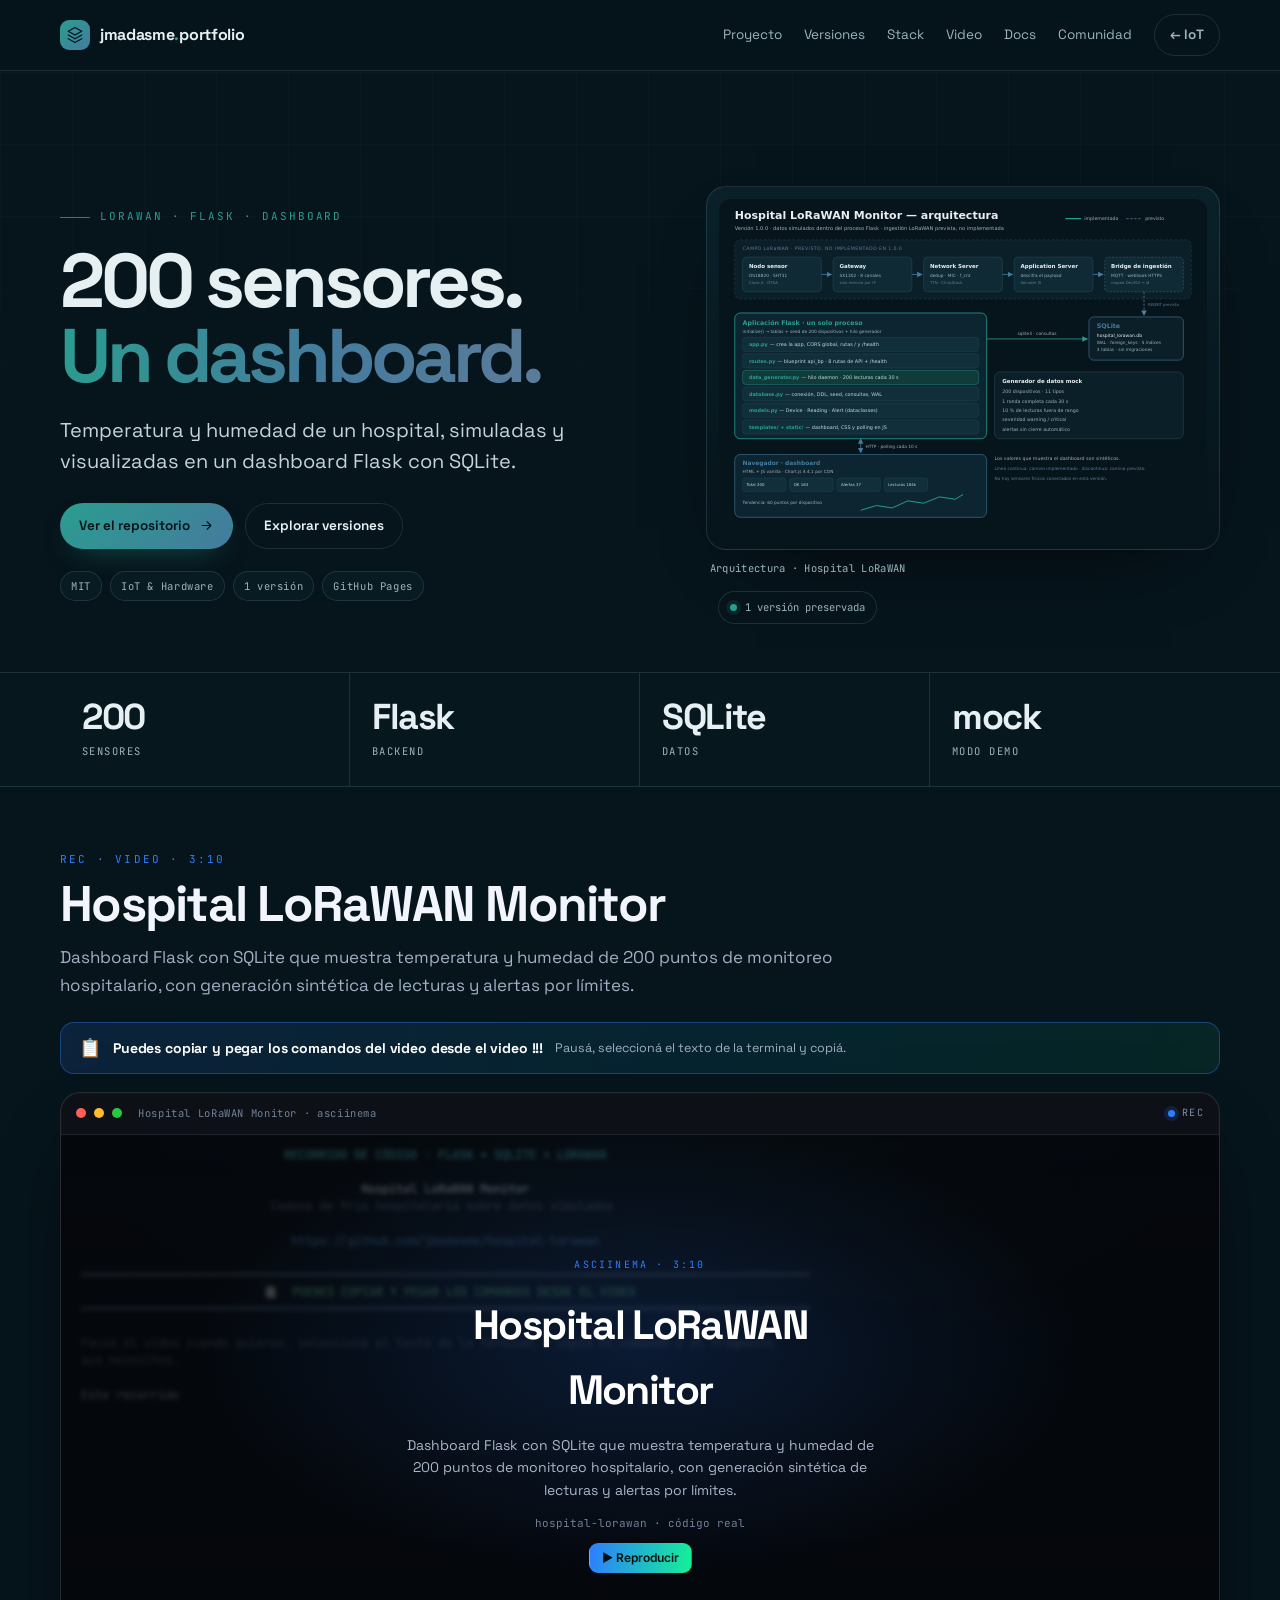
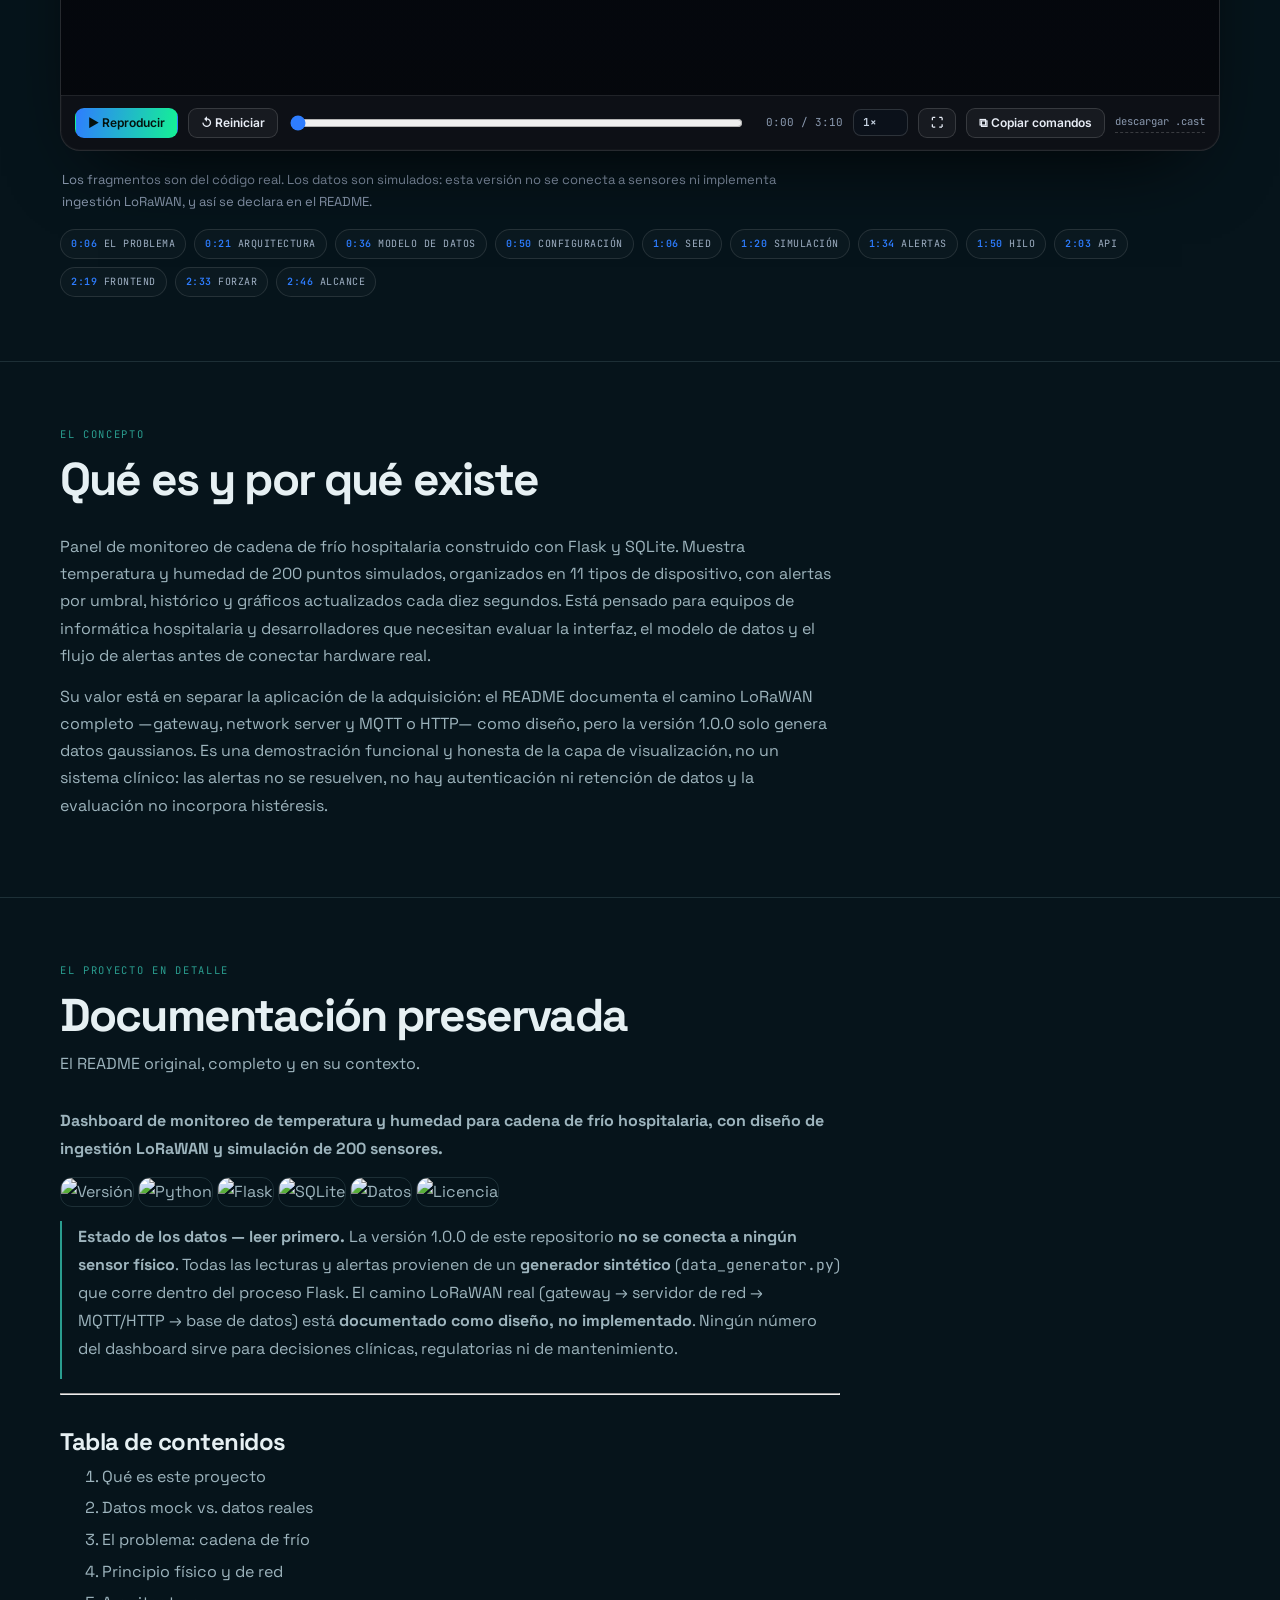
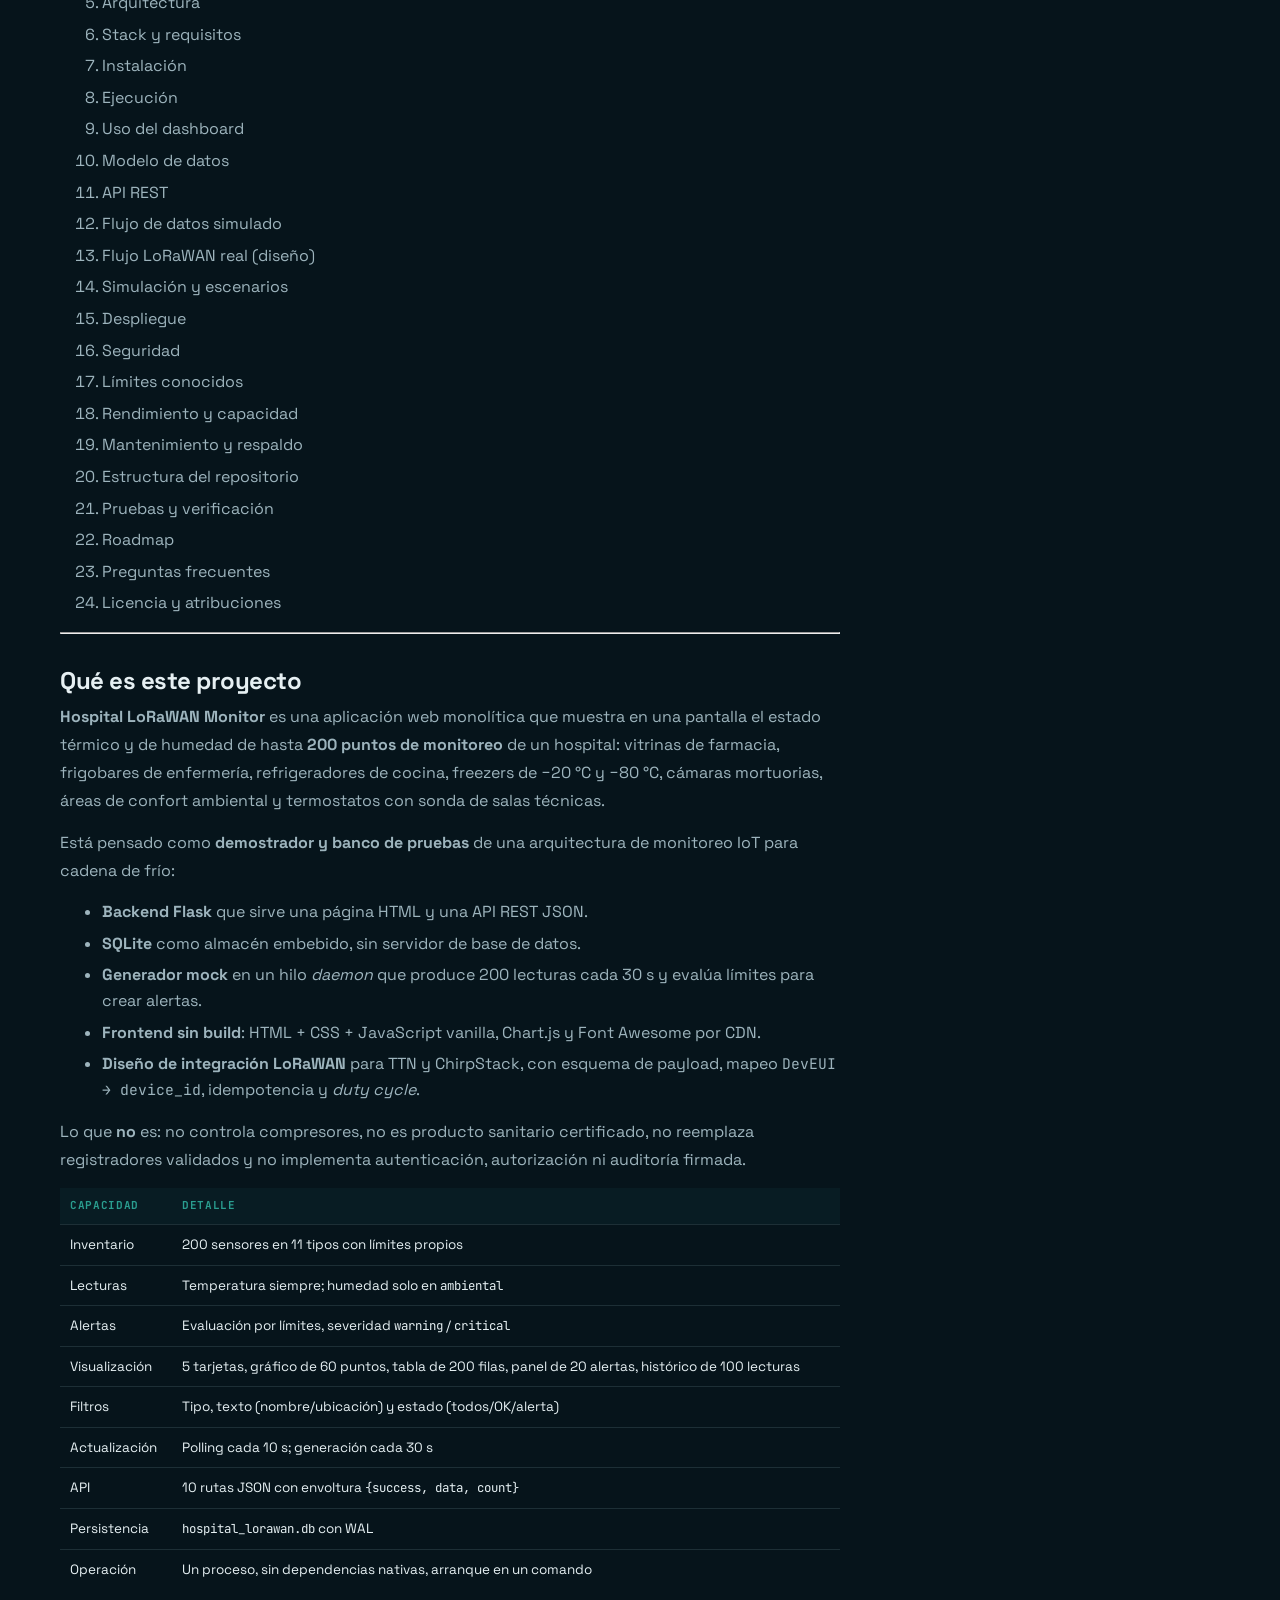
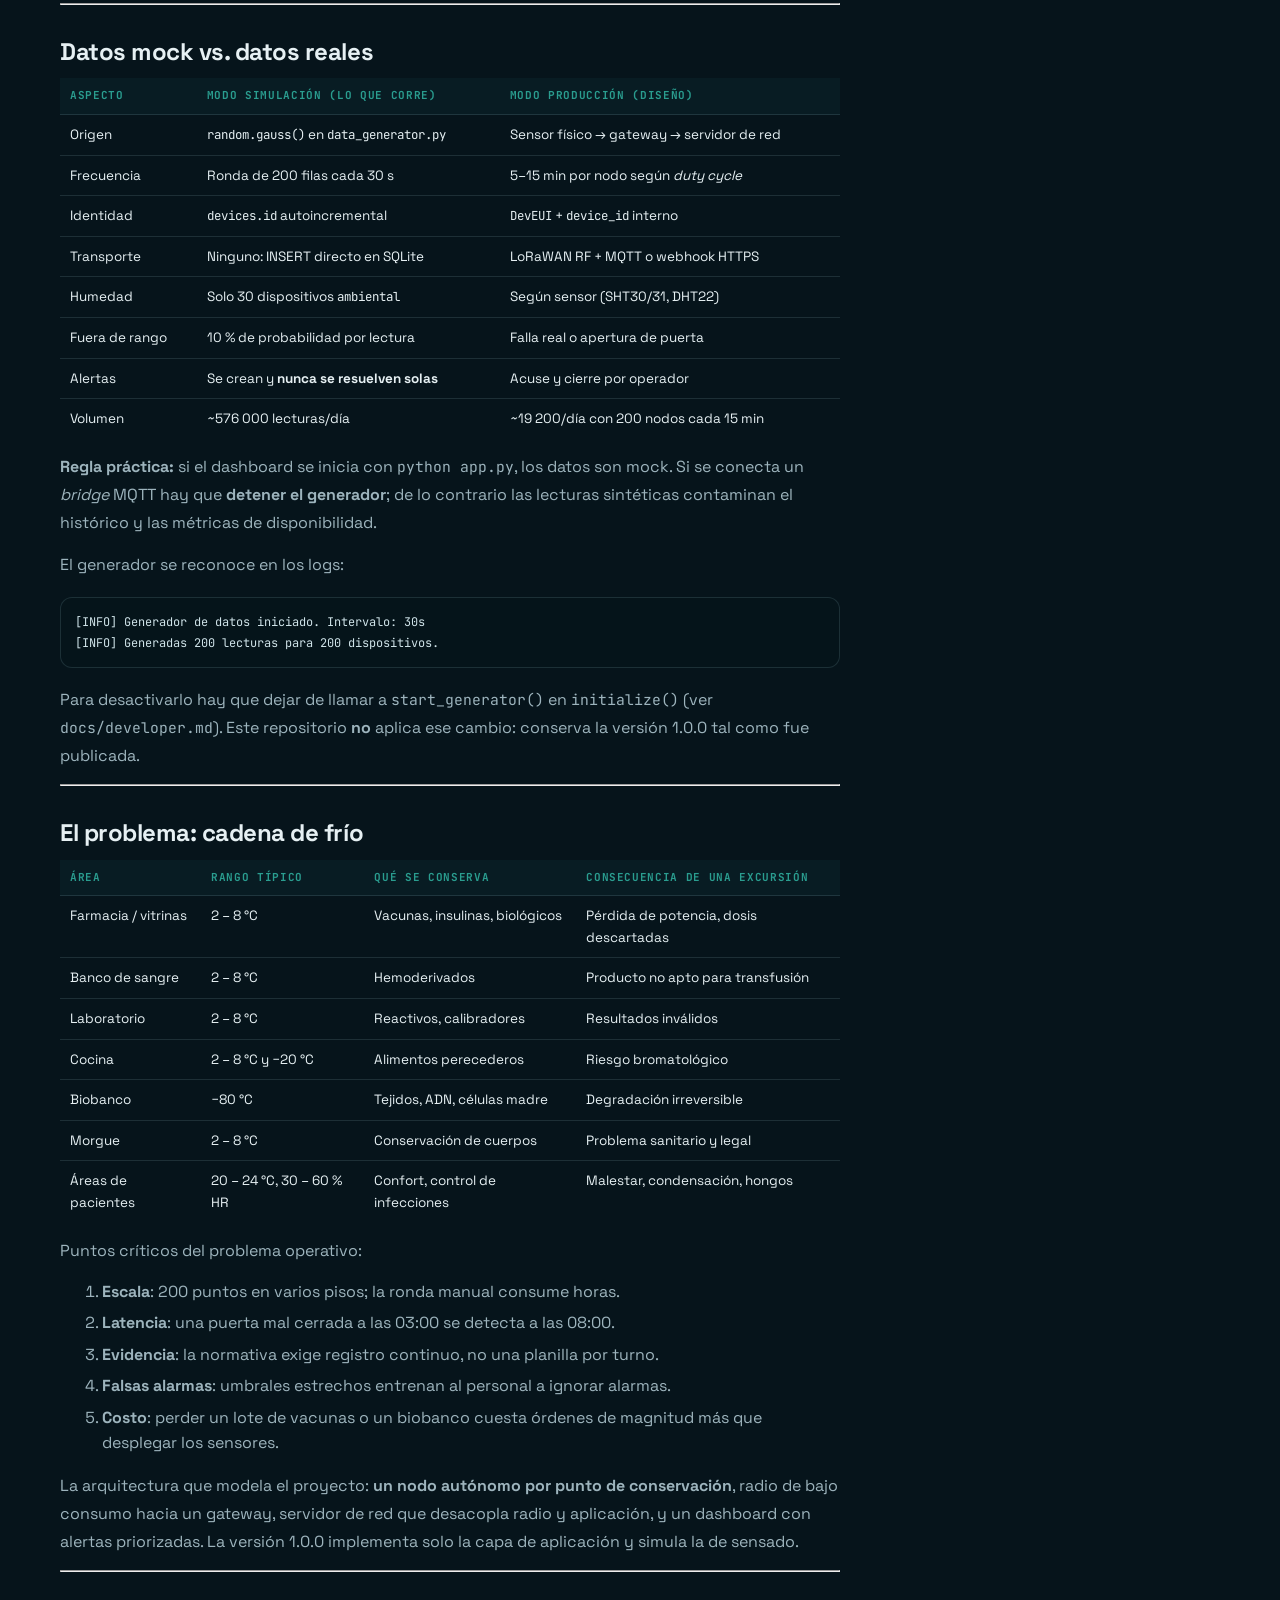
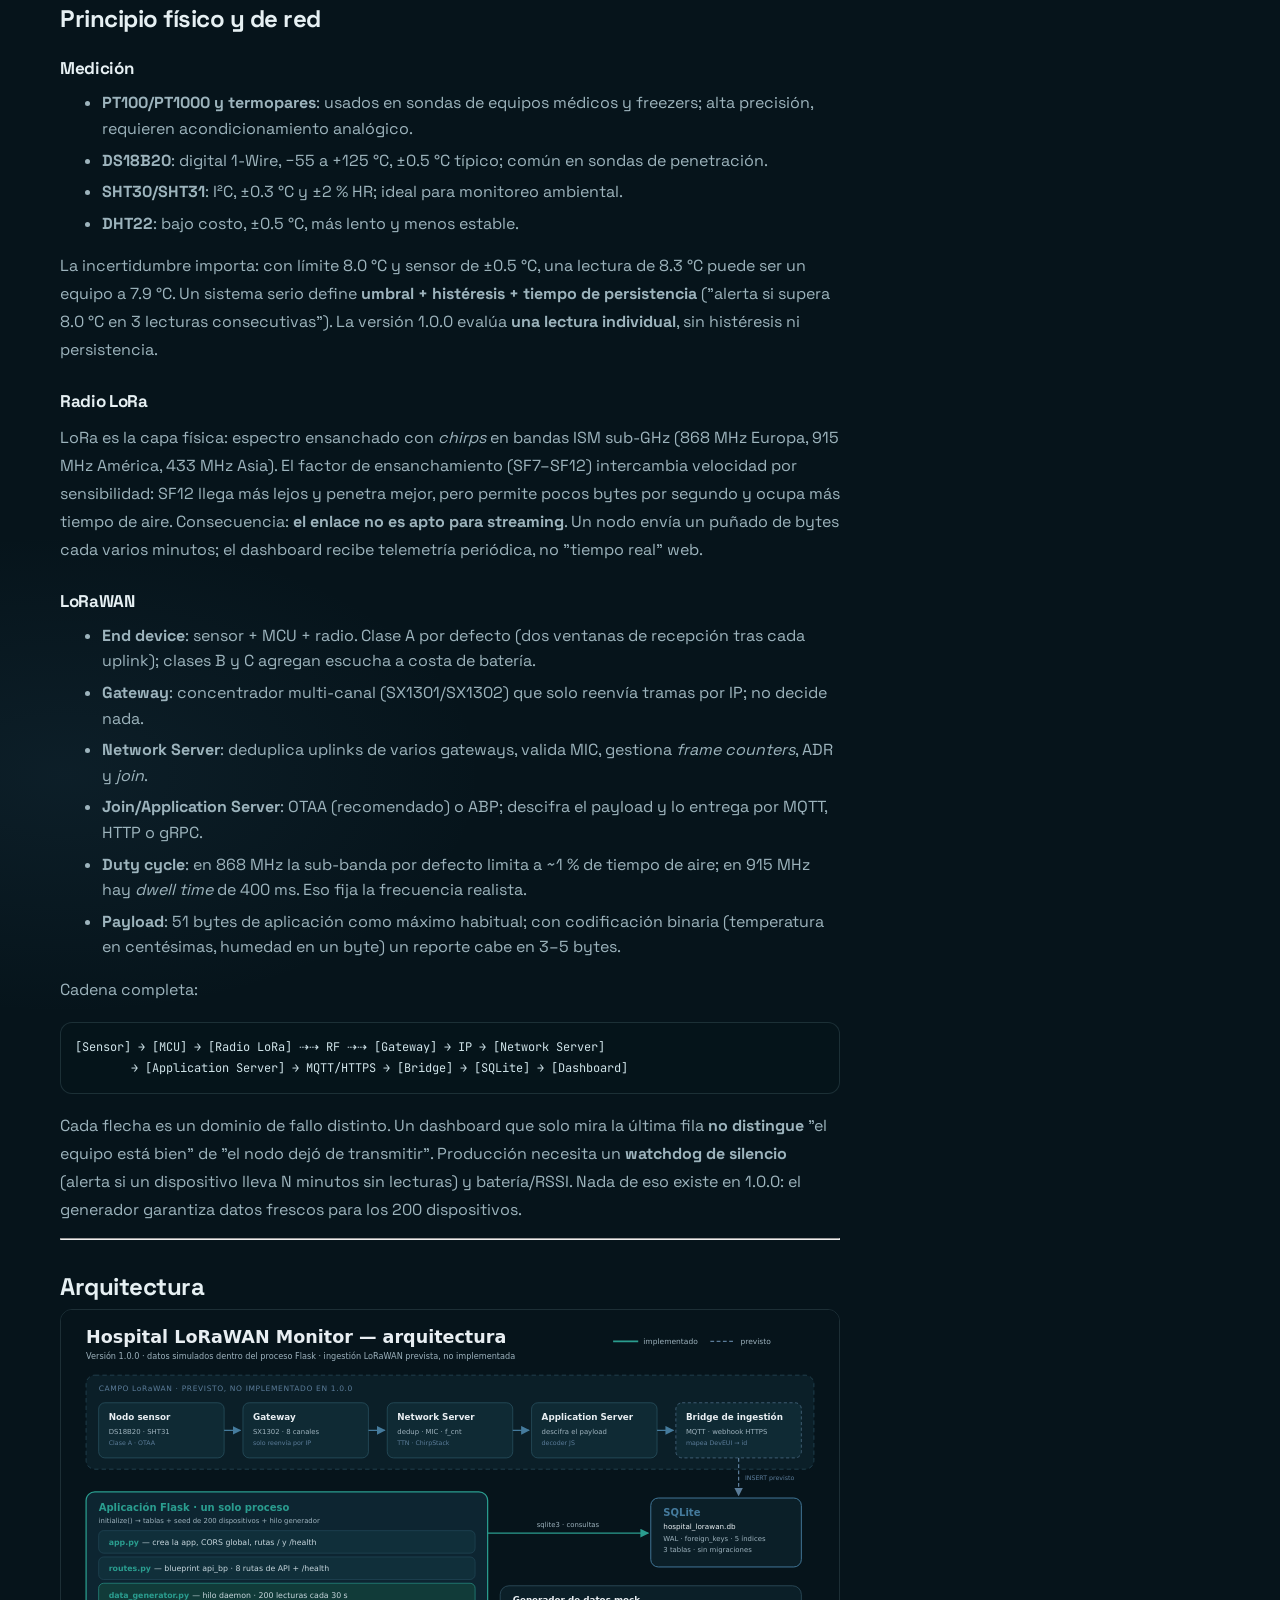
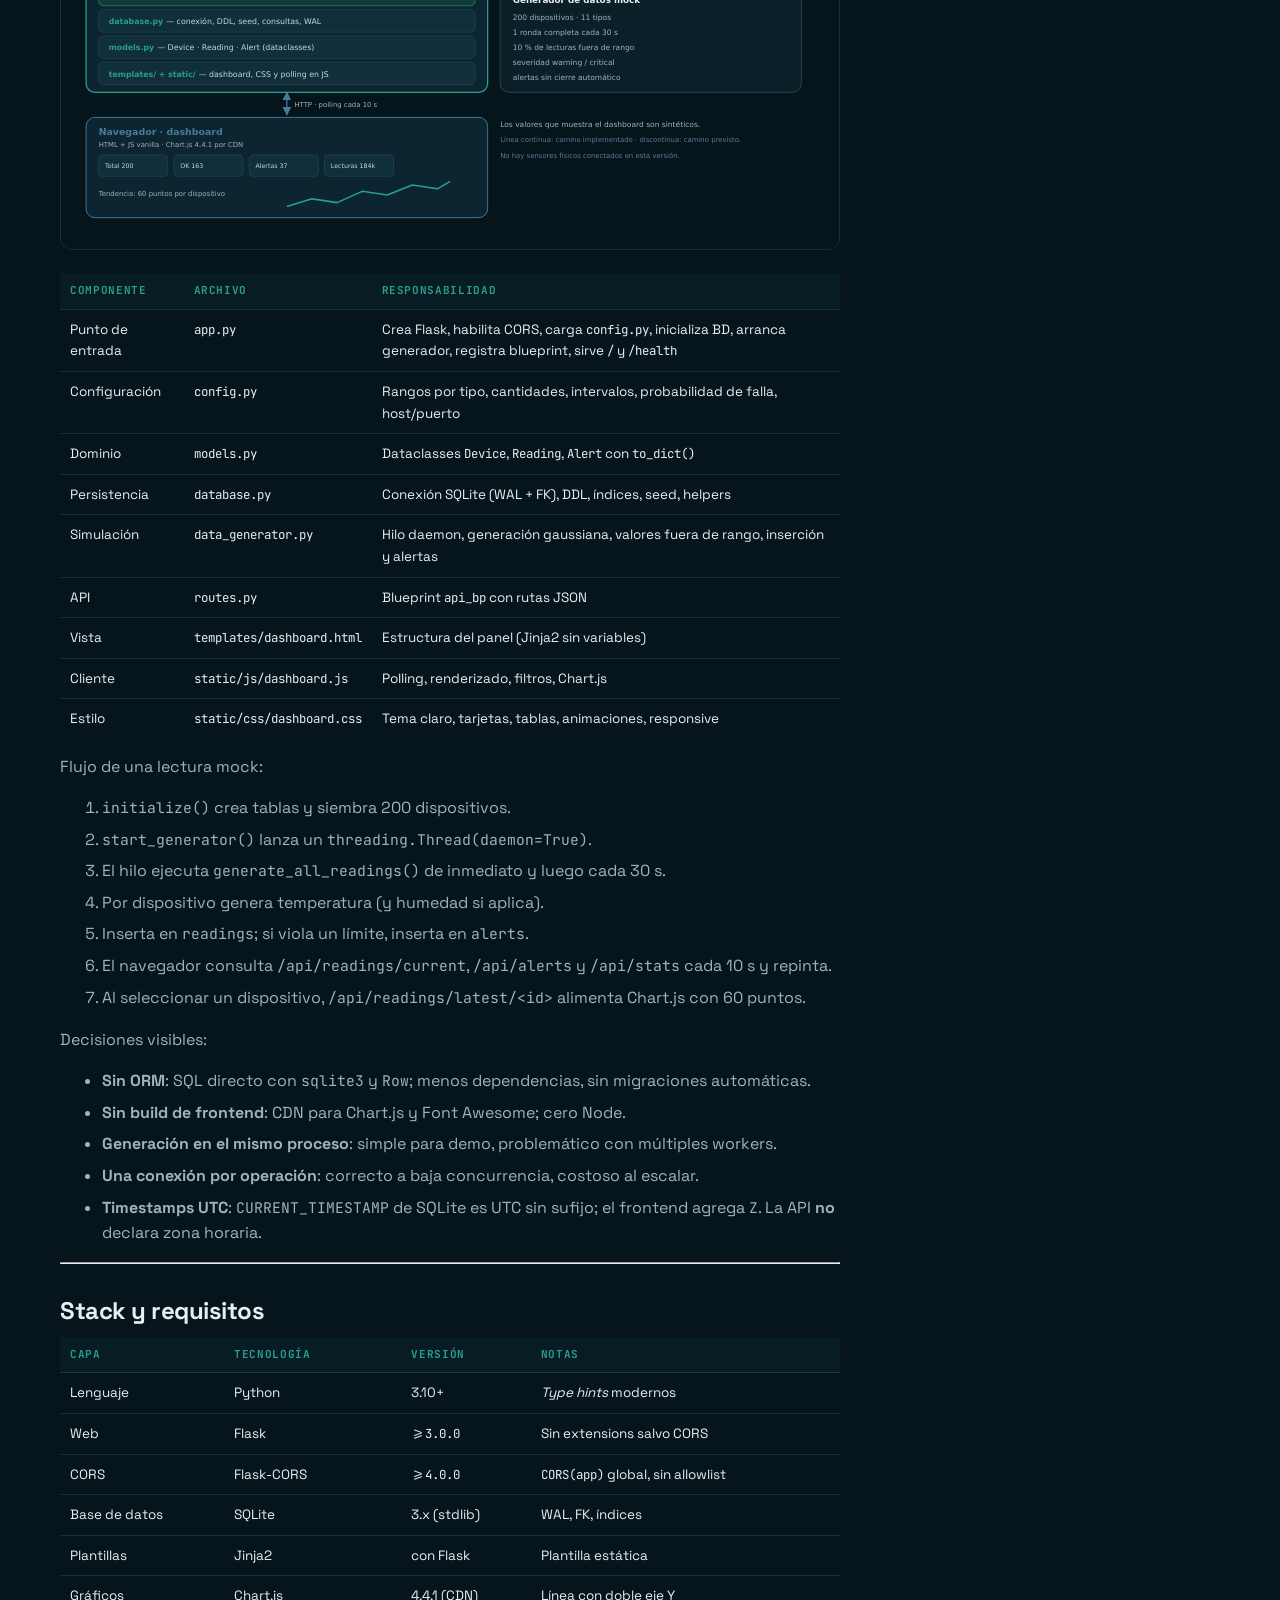
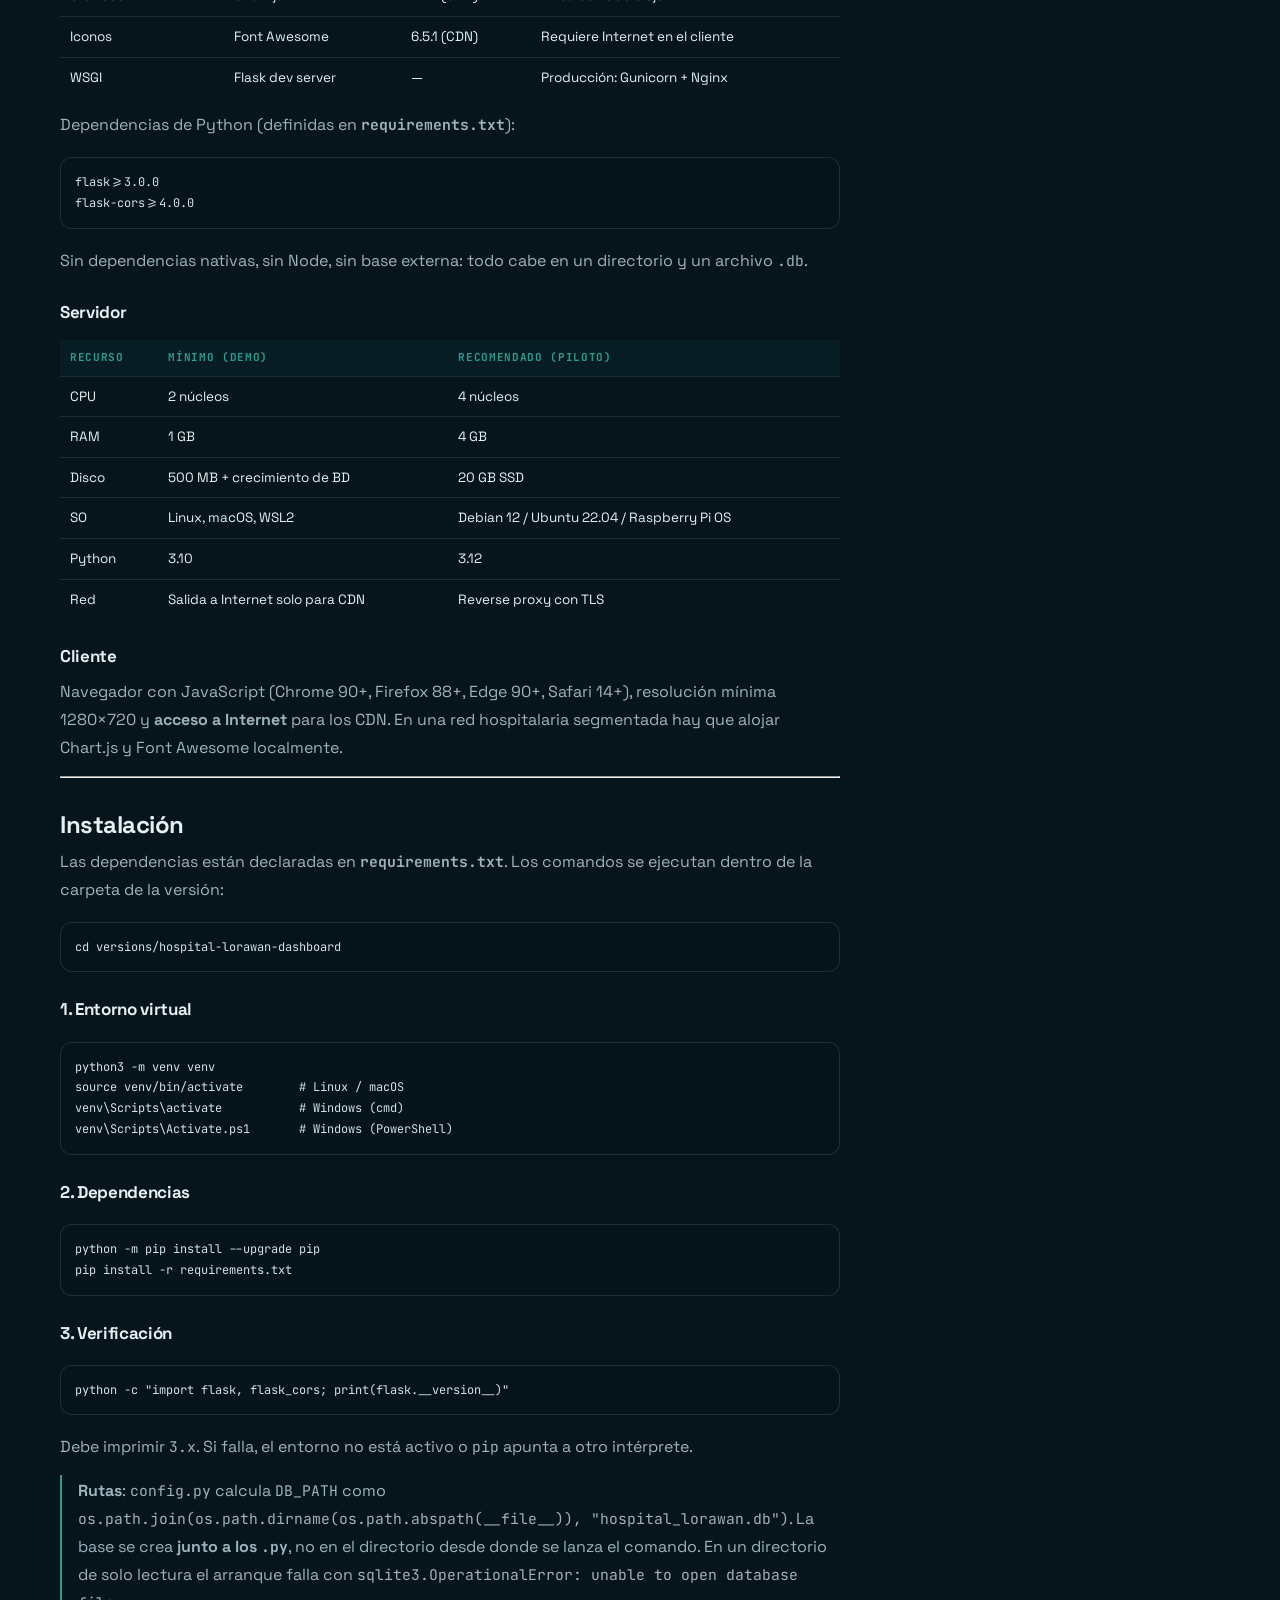
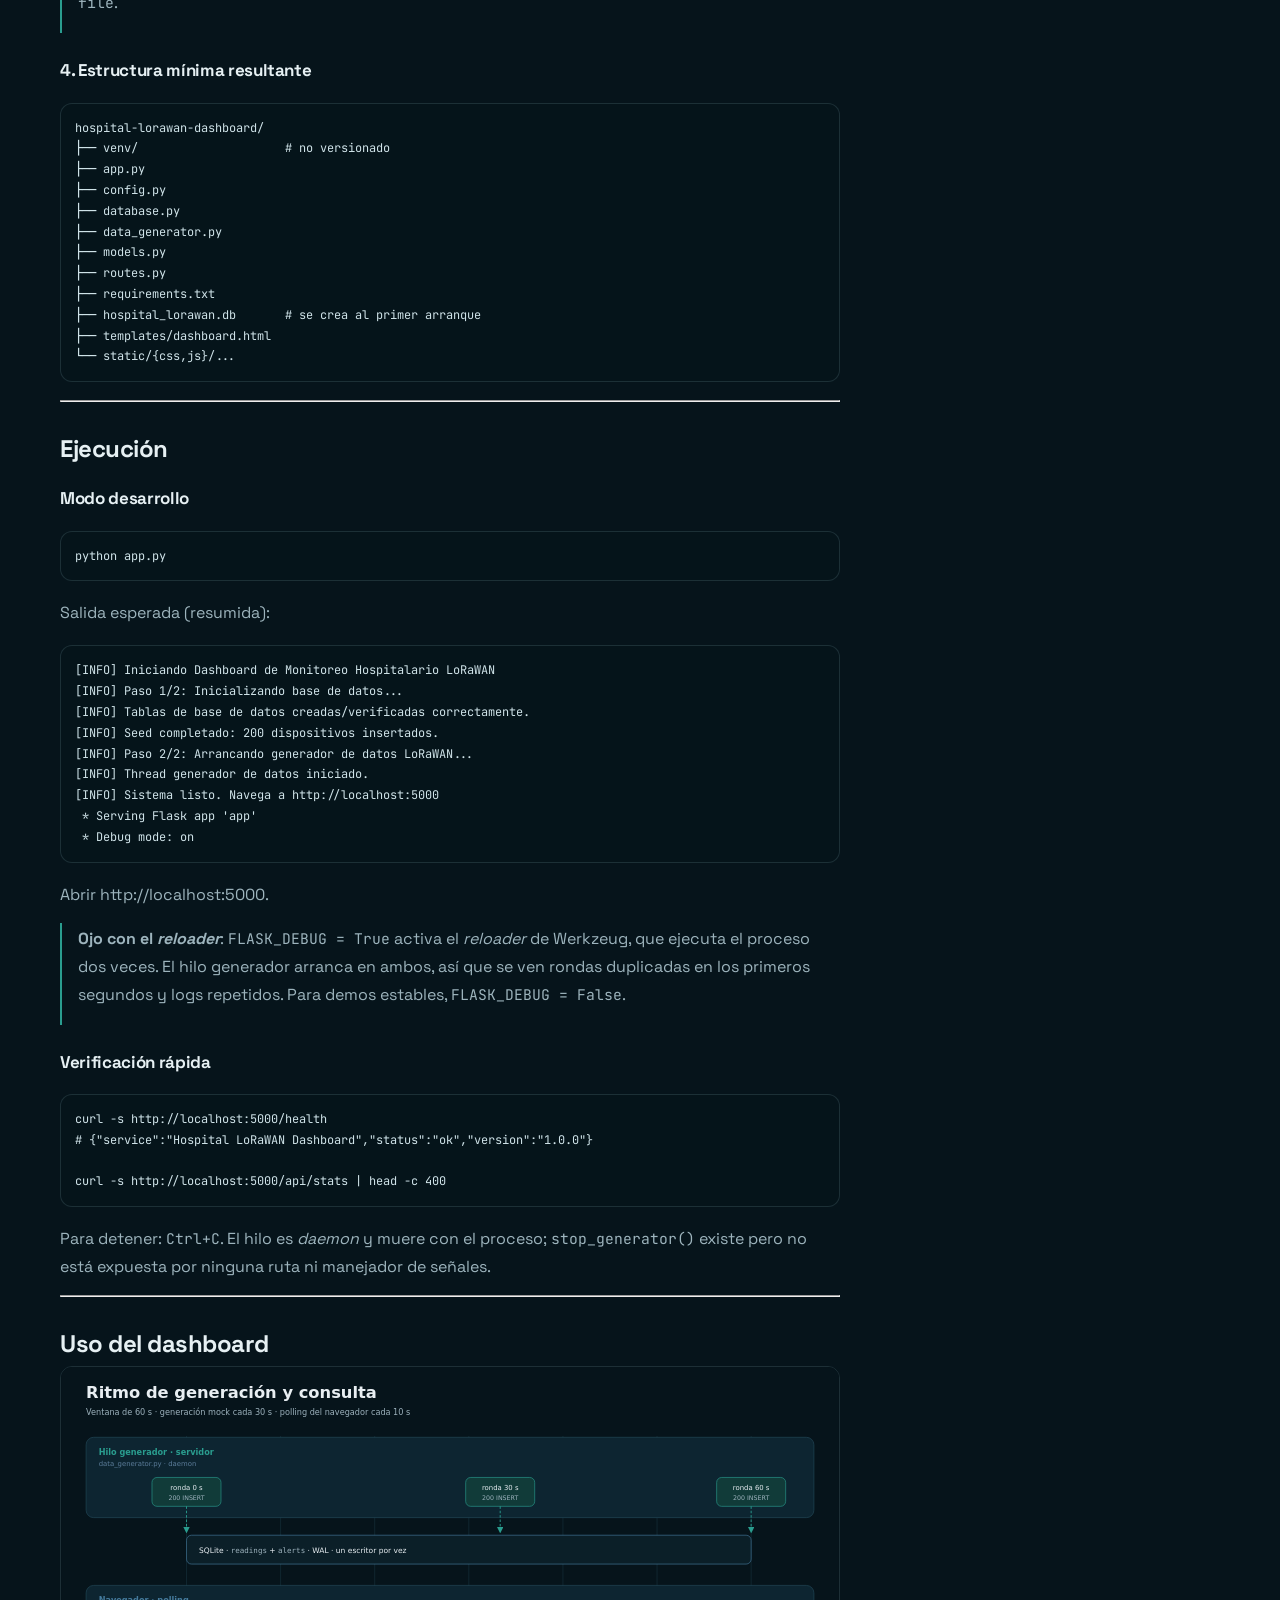
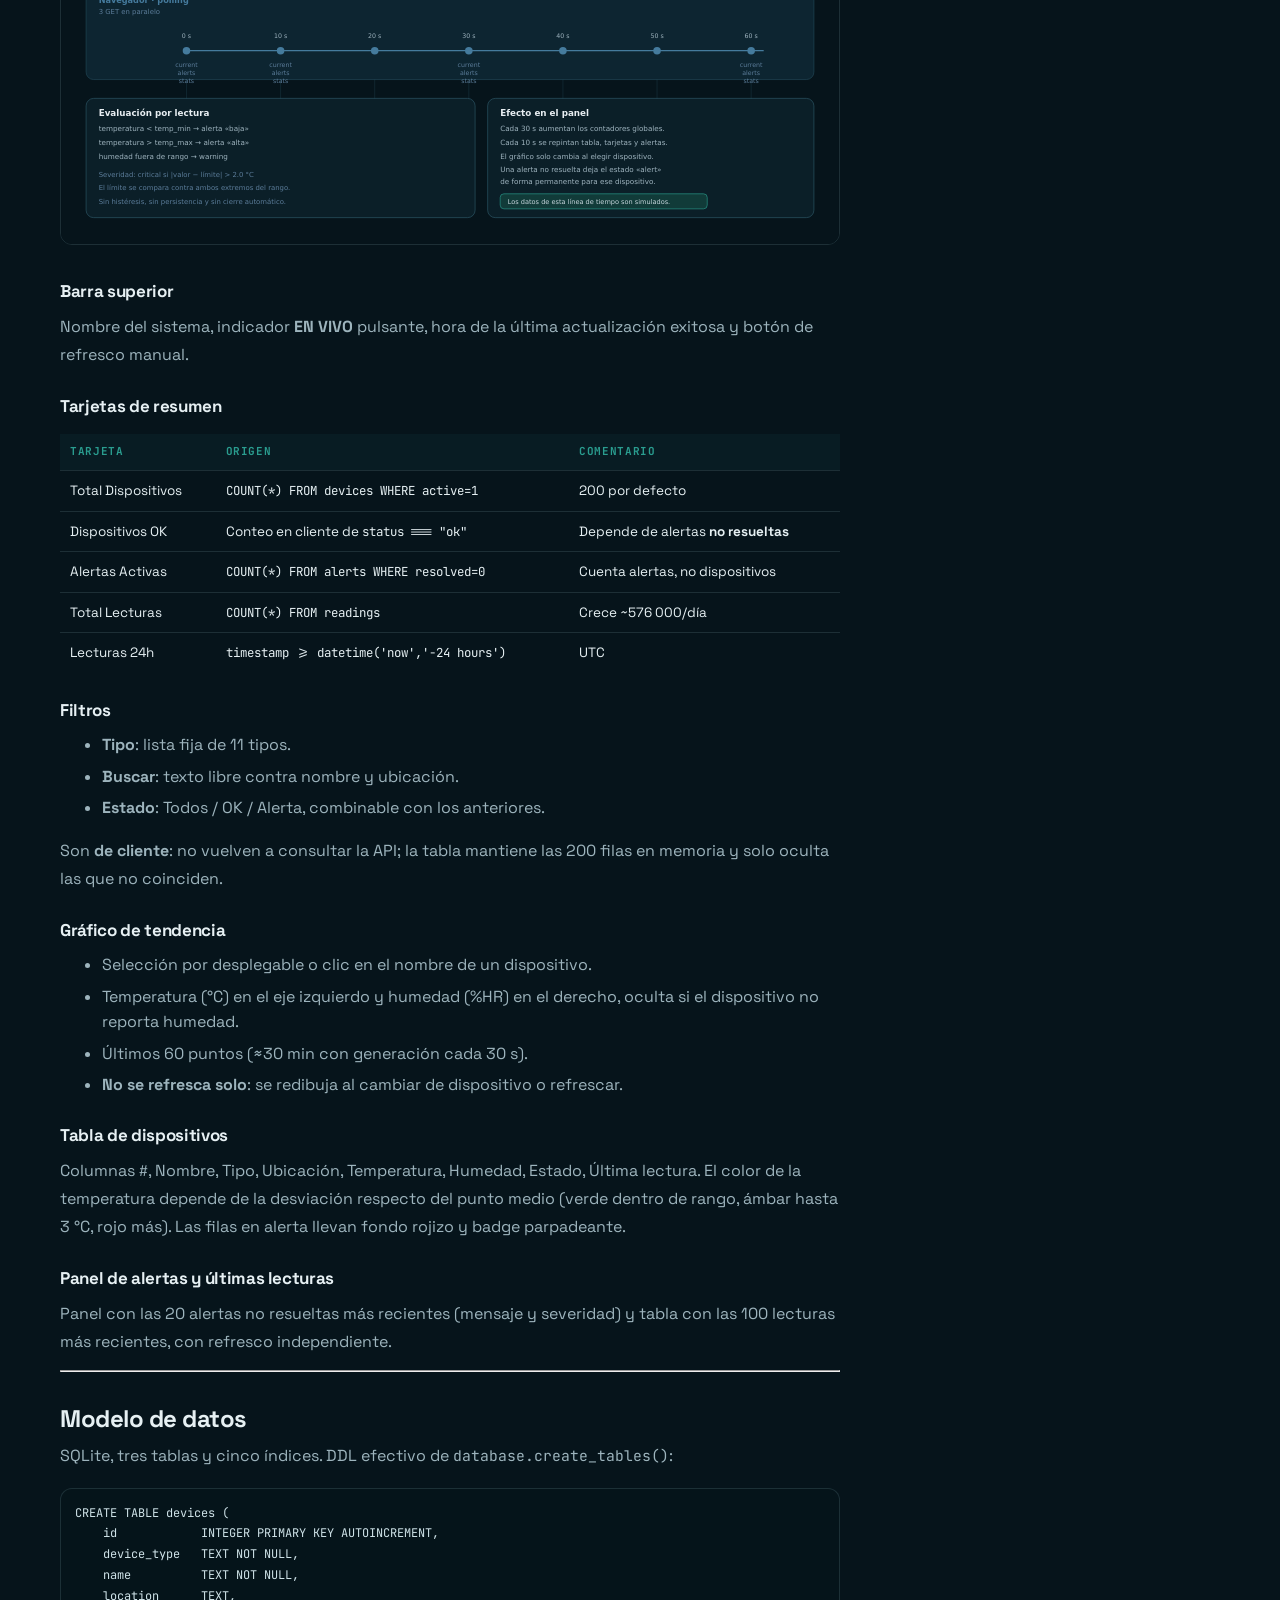
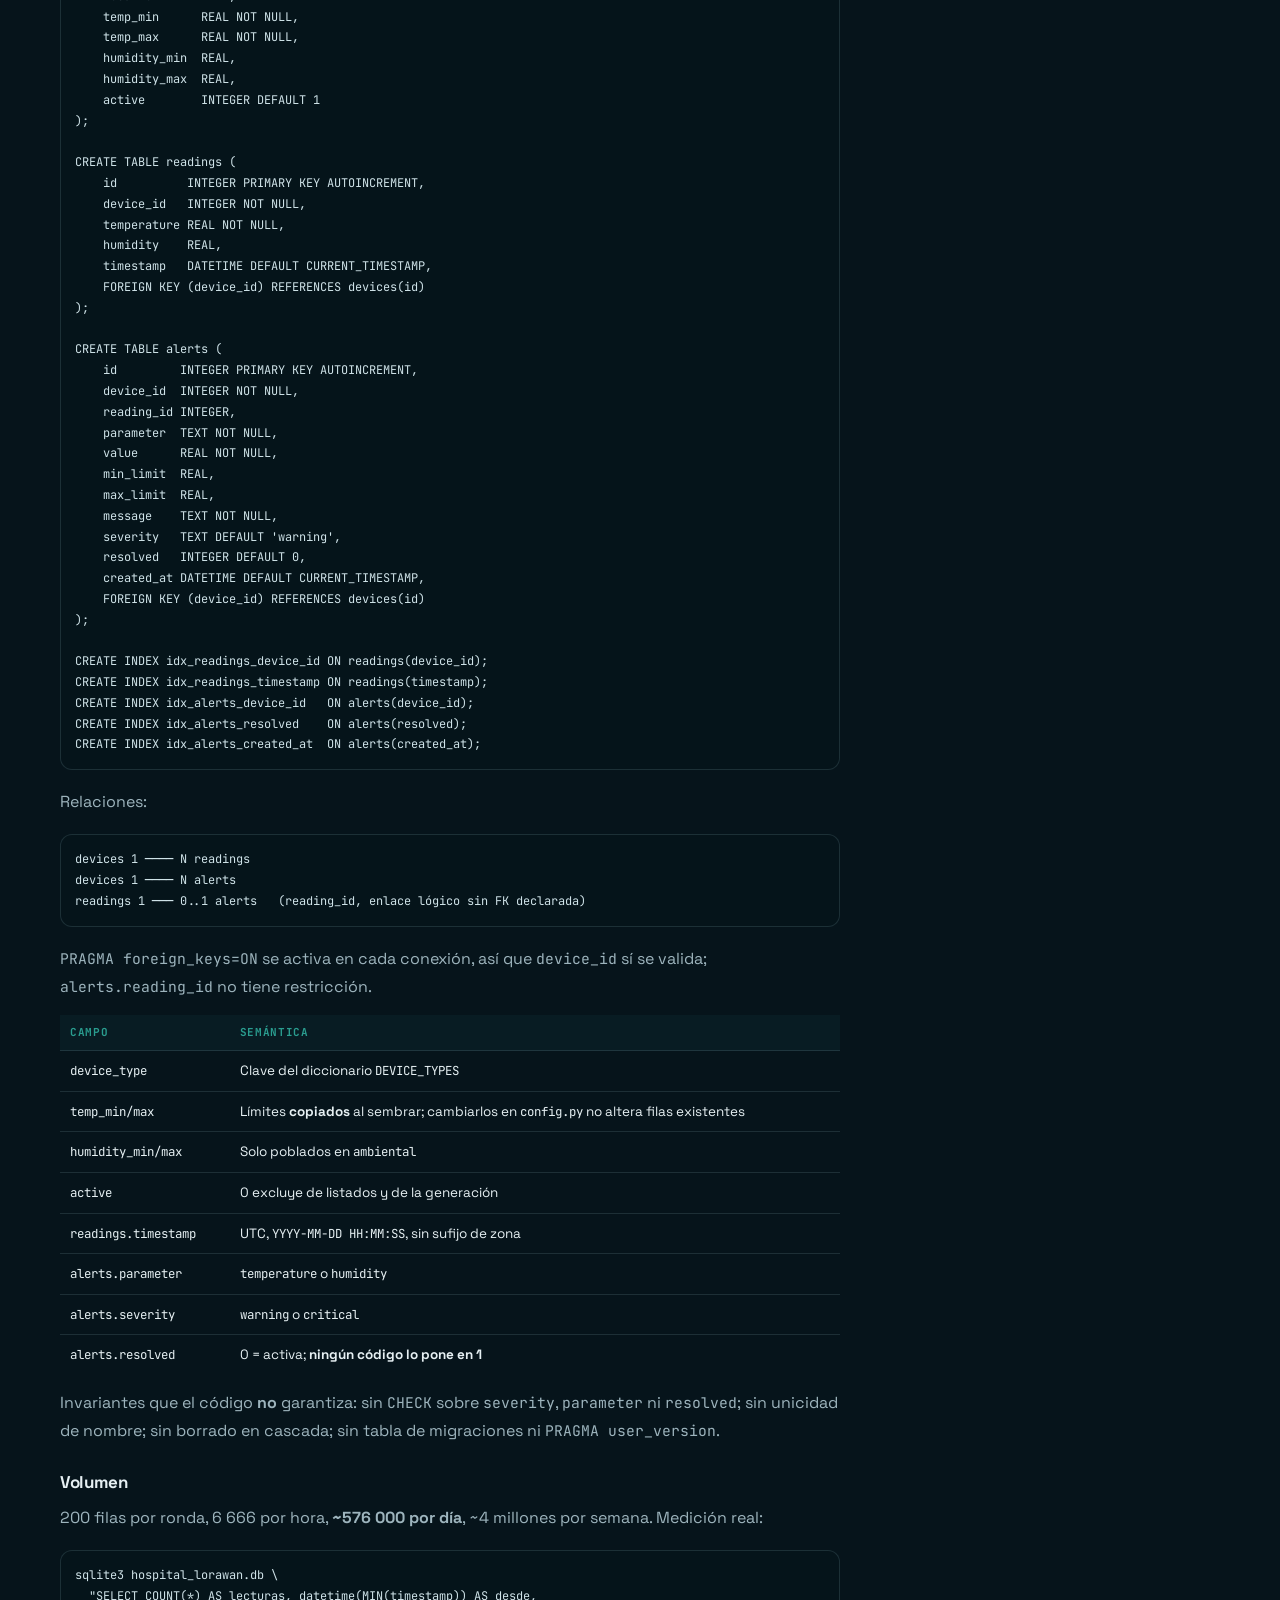
==== commit 87443666: "add telemetry widget" ====
--- a/docs/index.html
+++ b/docs/index.html
@@ -1911,5 +1911,6 @@
 
 <script defer src="rec/hospital-lorawan.cast.js?v=1"></script>
 <script defer src="rec/player.js?v=1"></script>
+<script defer src="telemetry.js?v=1"></script>
 </body>
 </html>
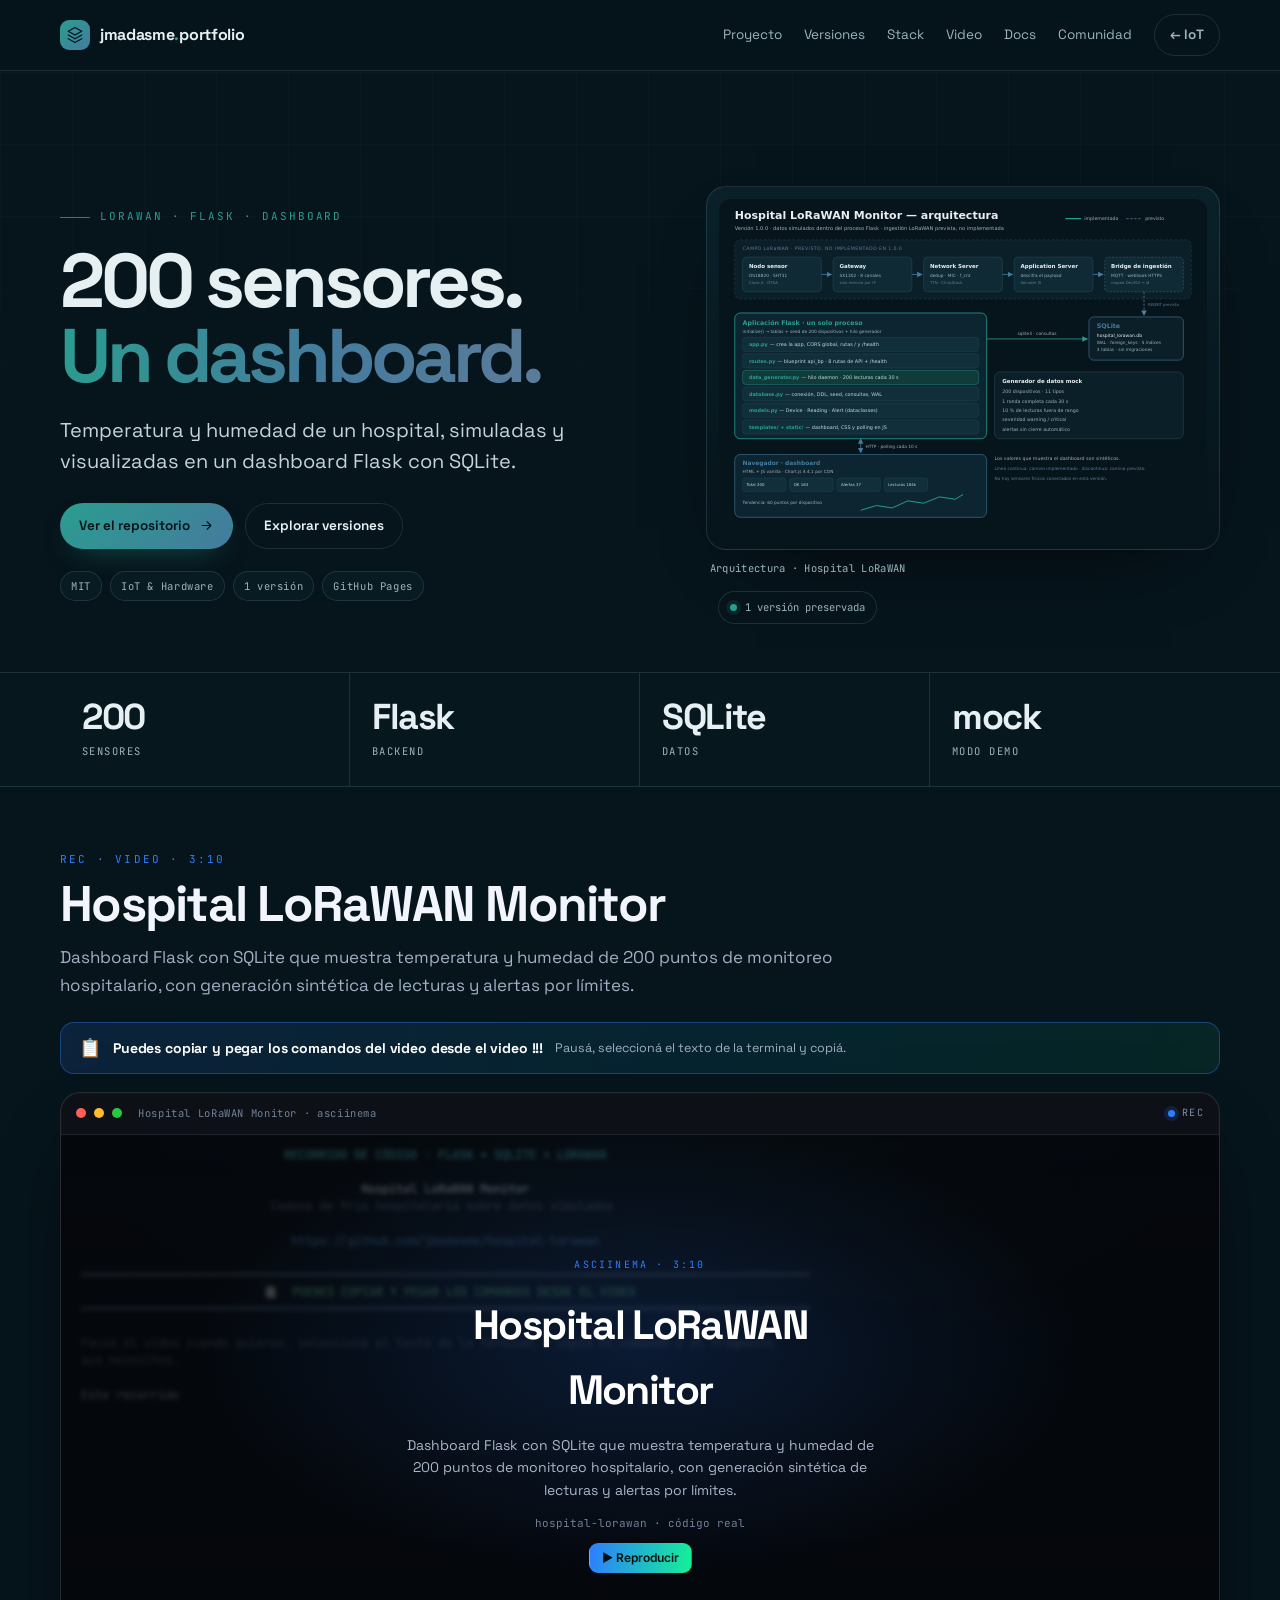
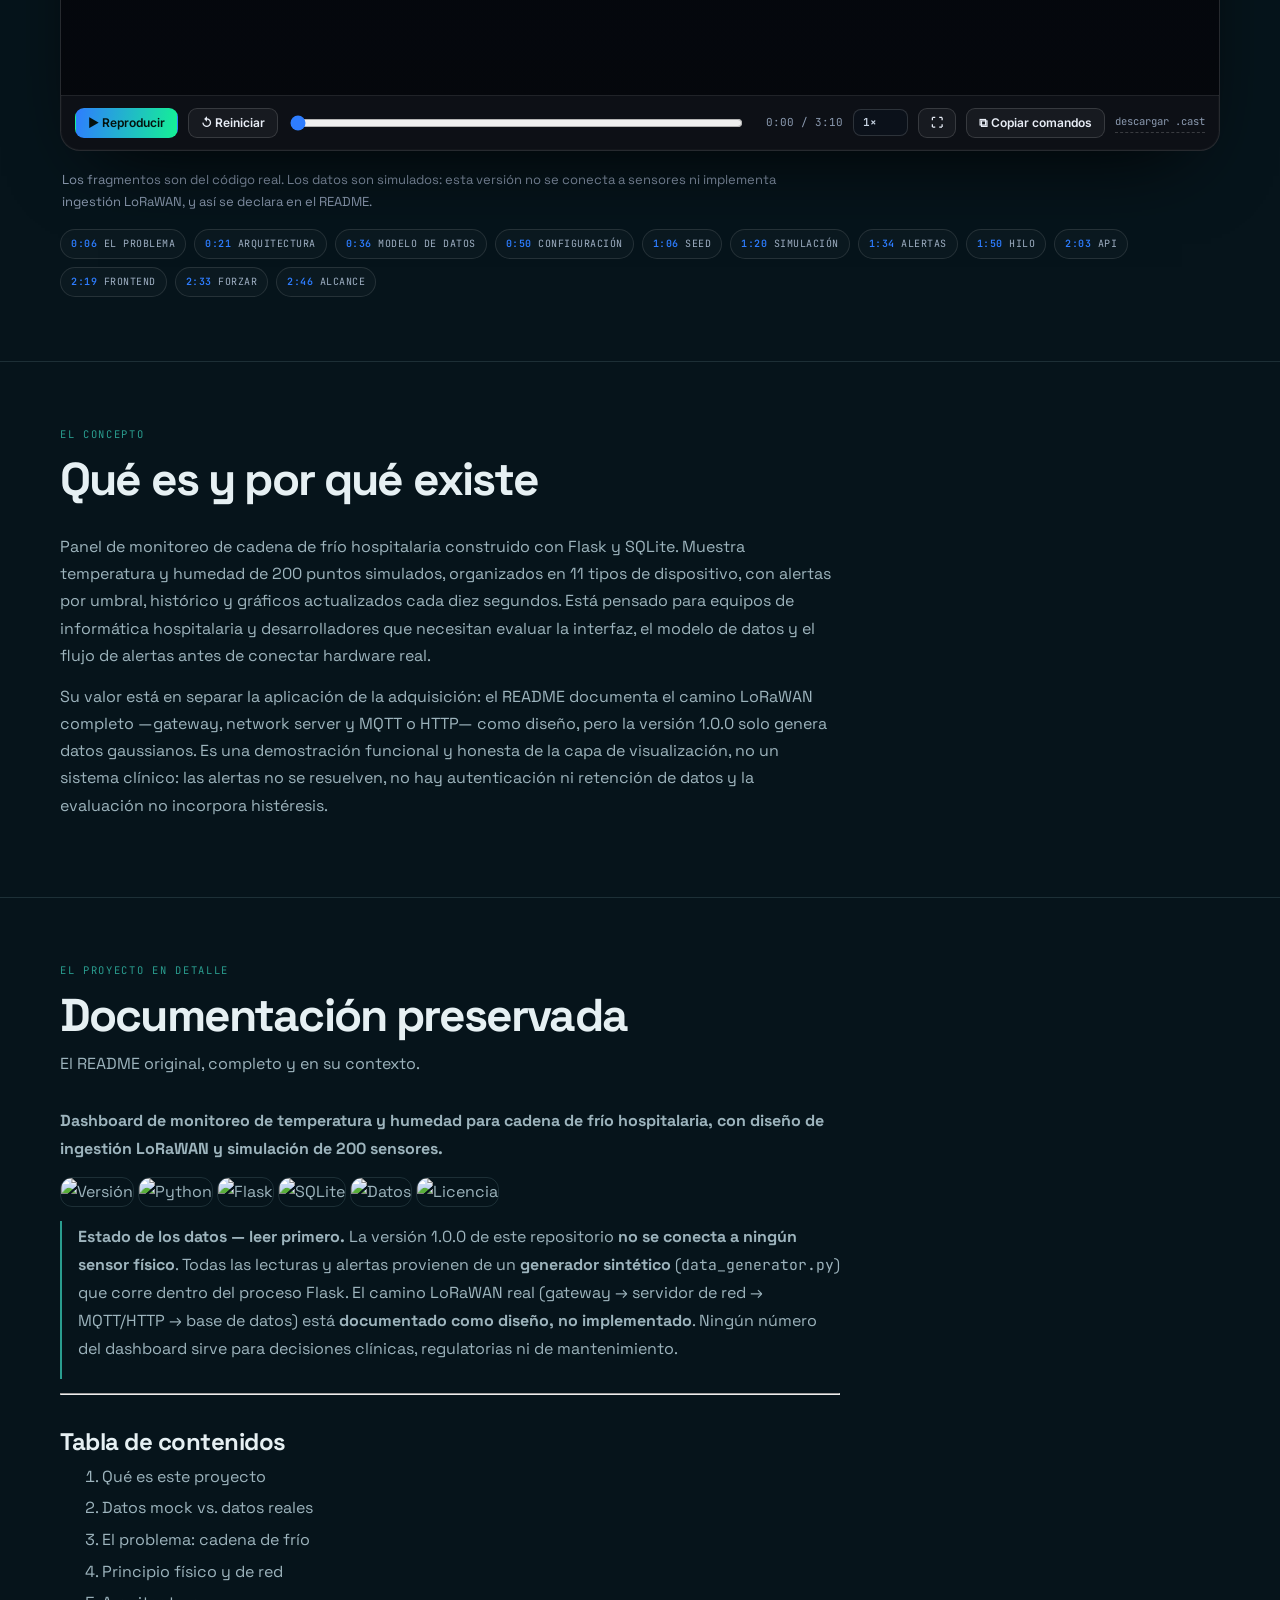
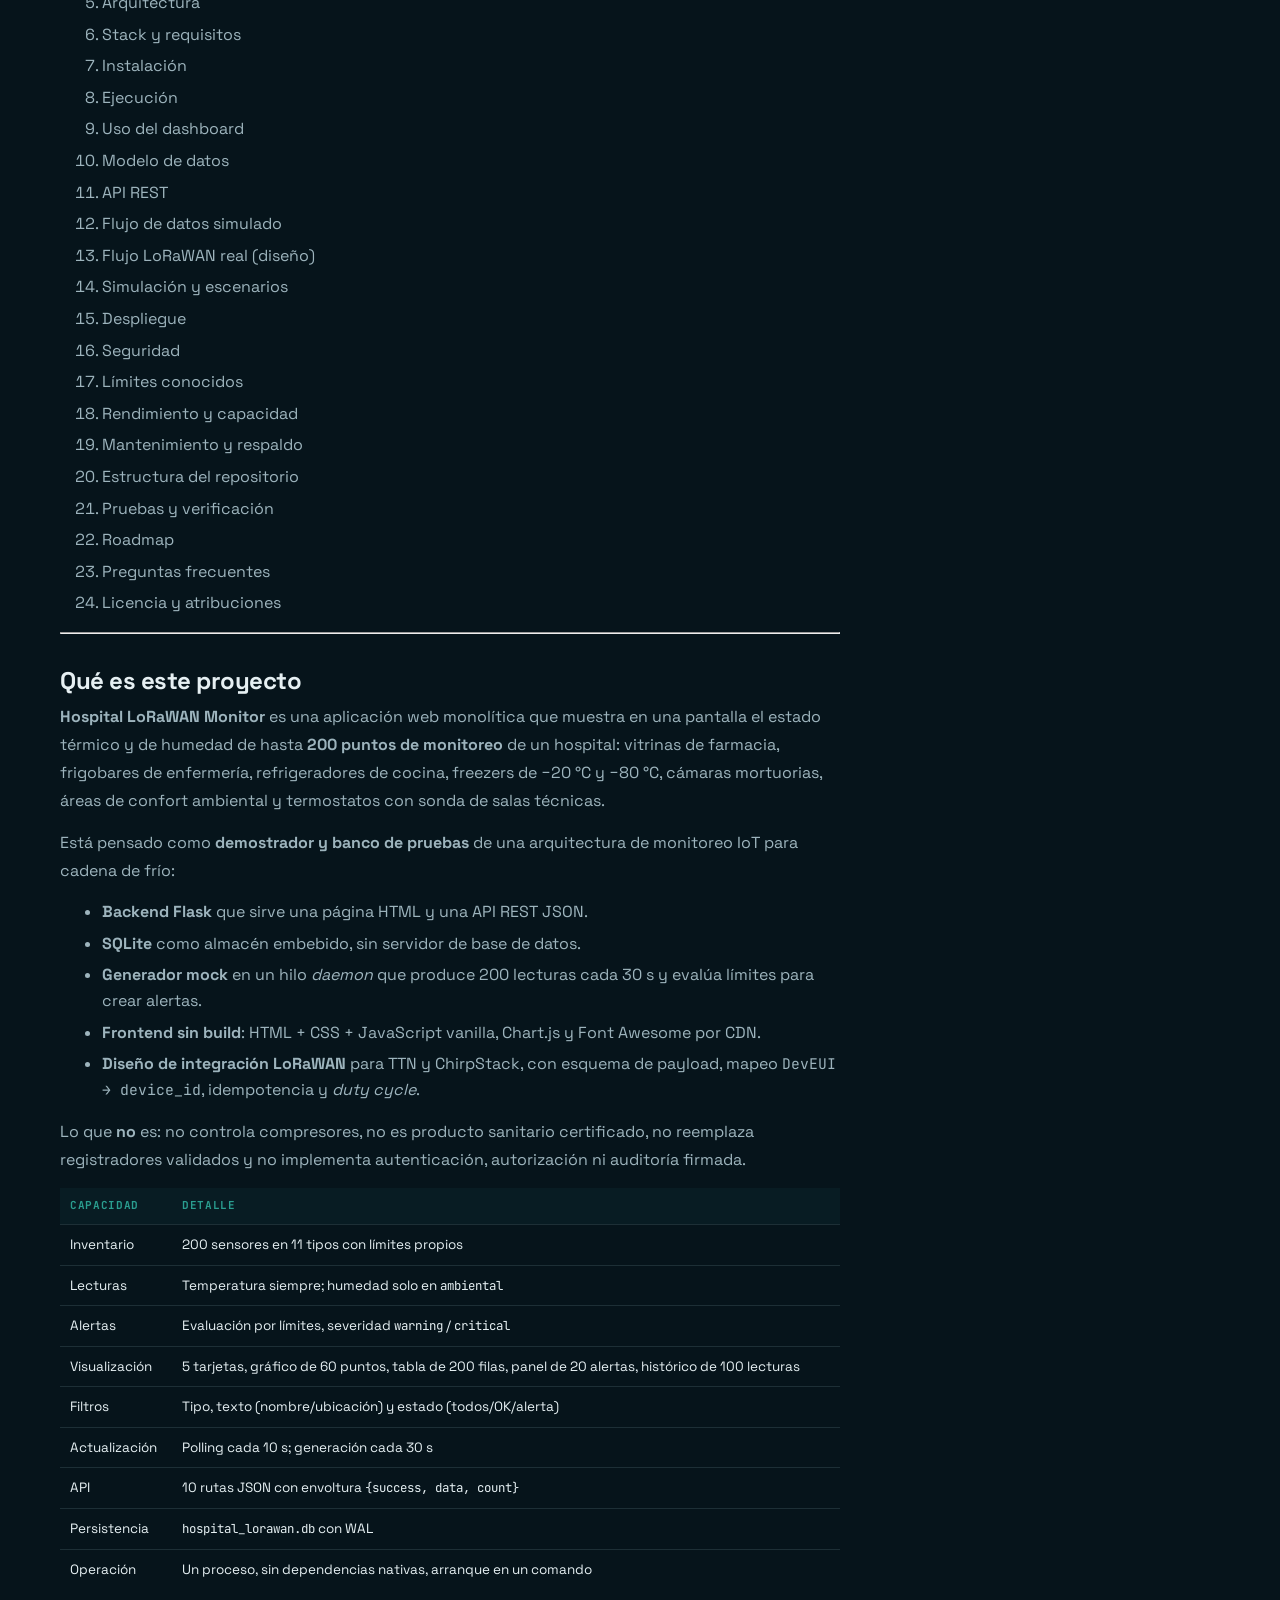
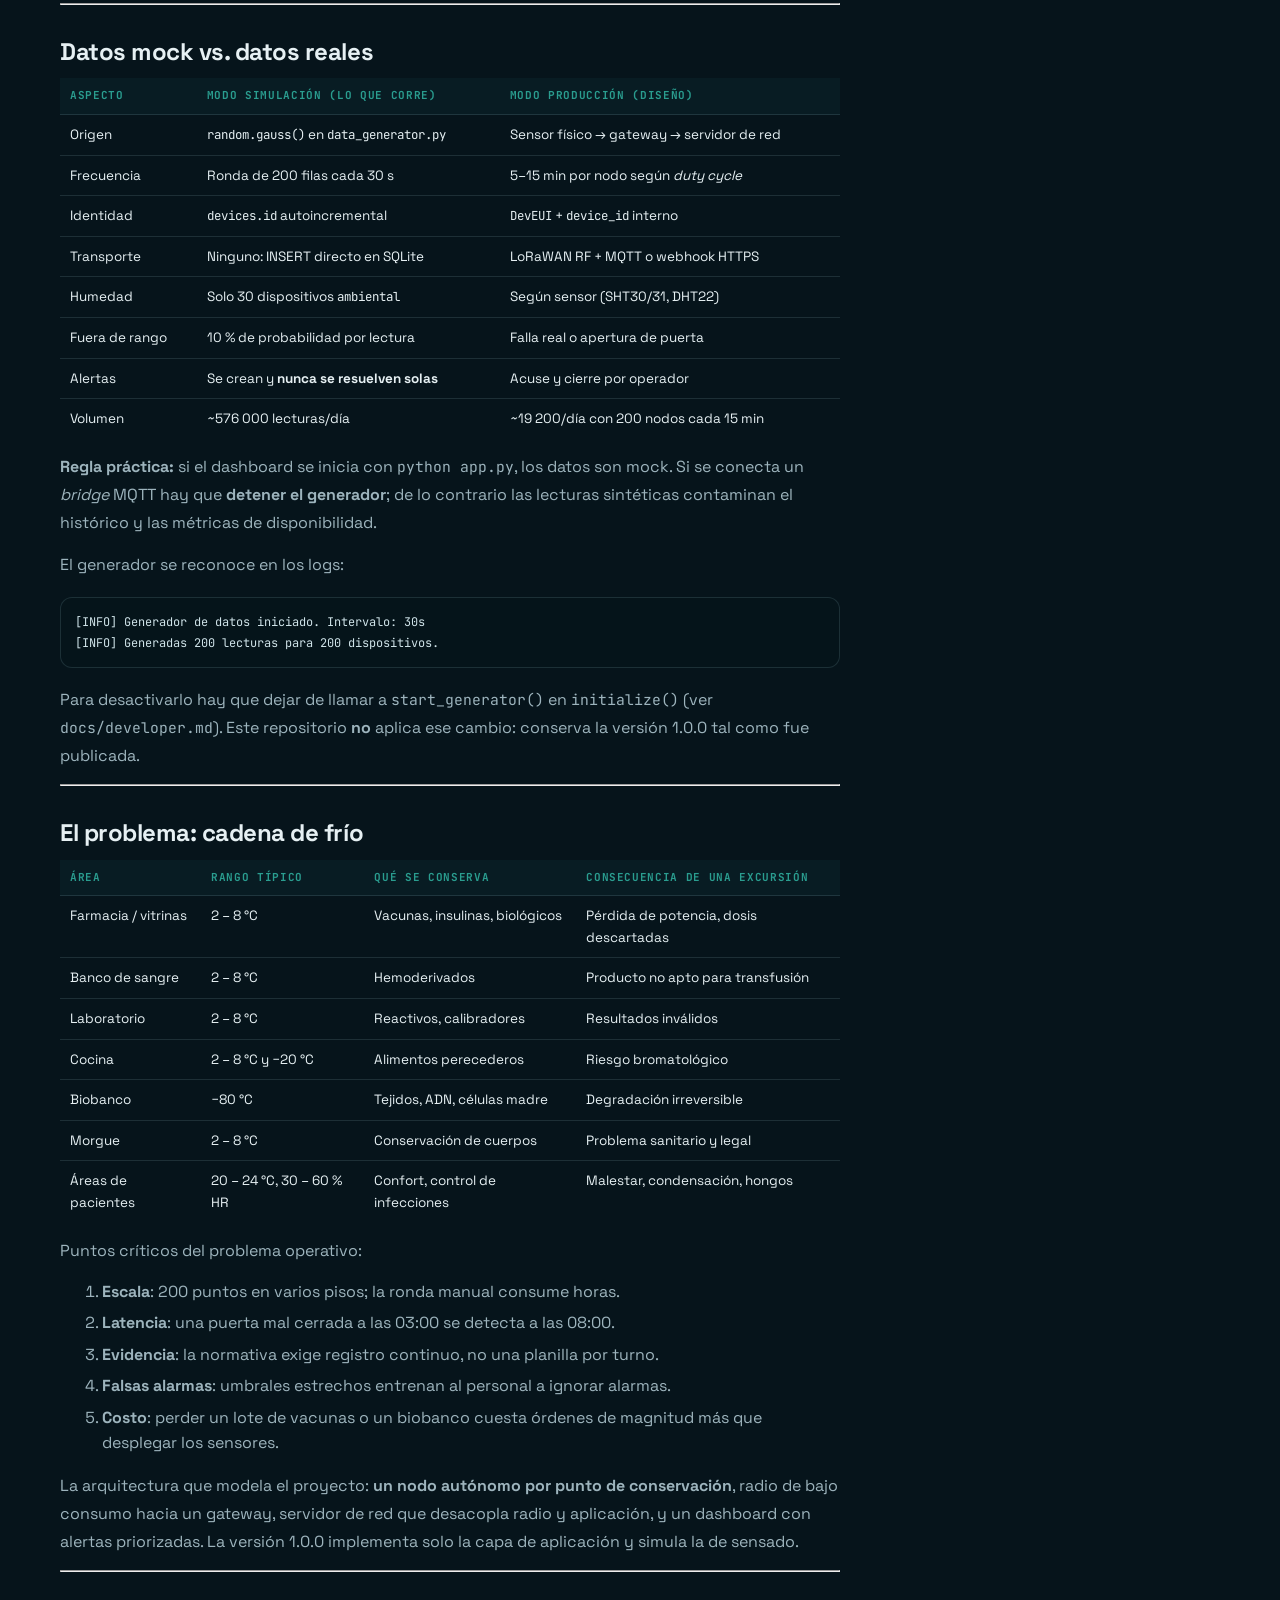
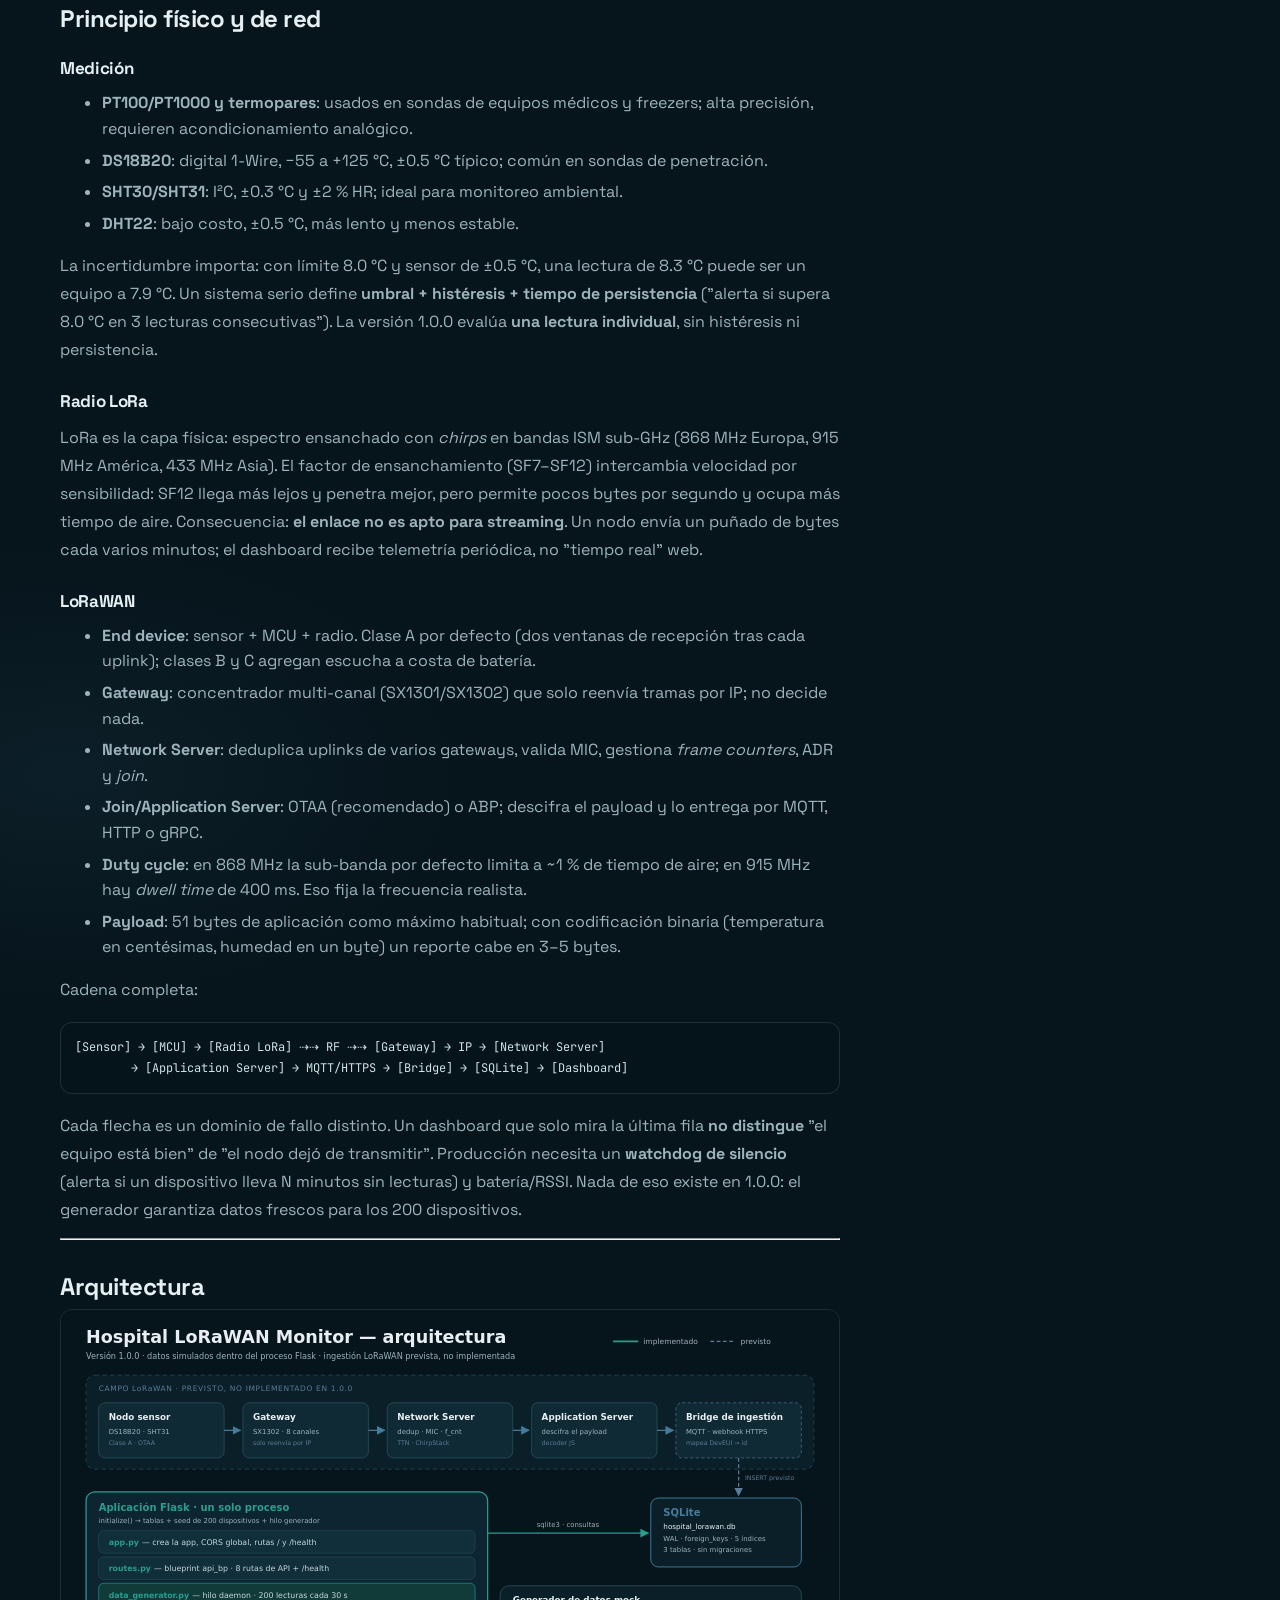
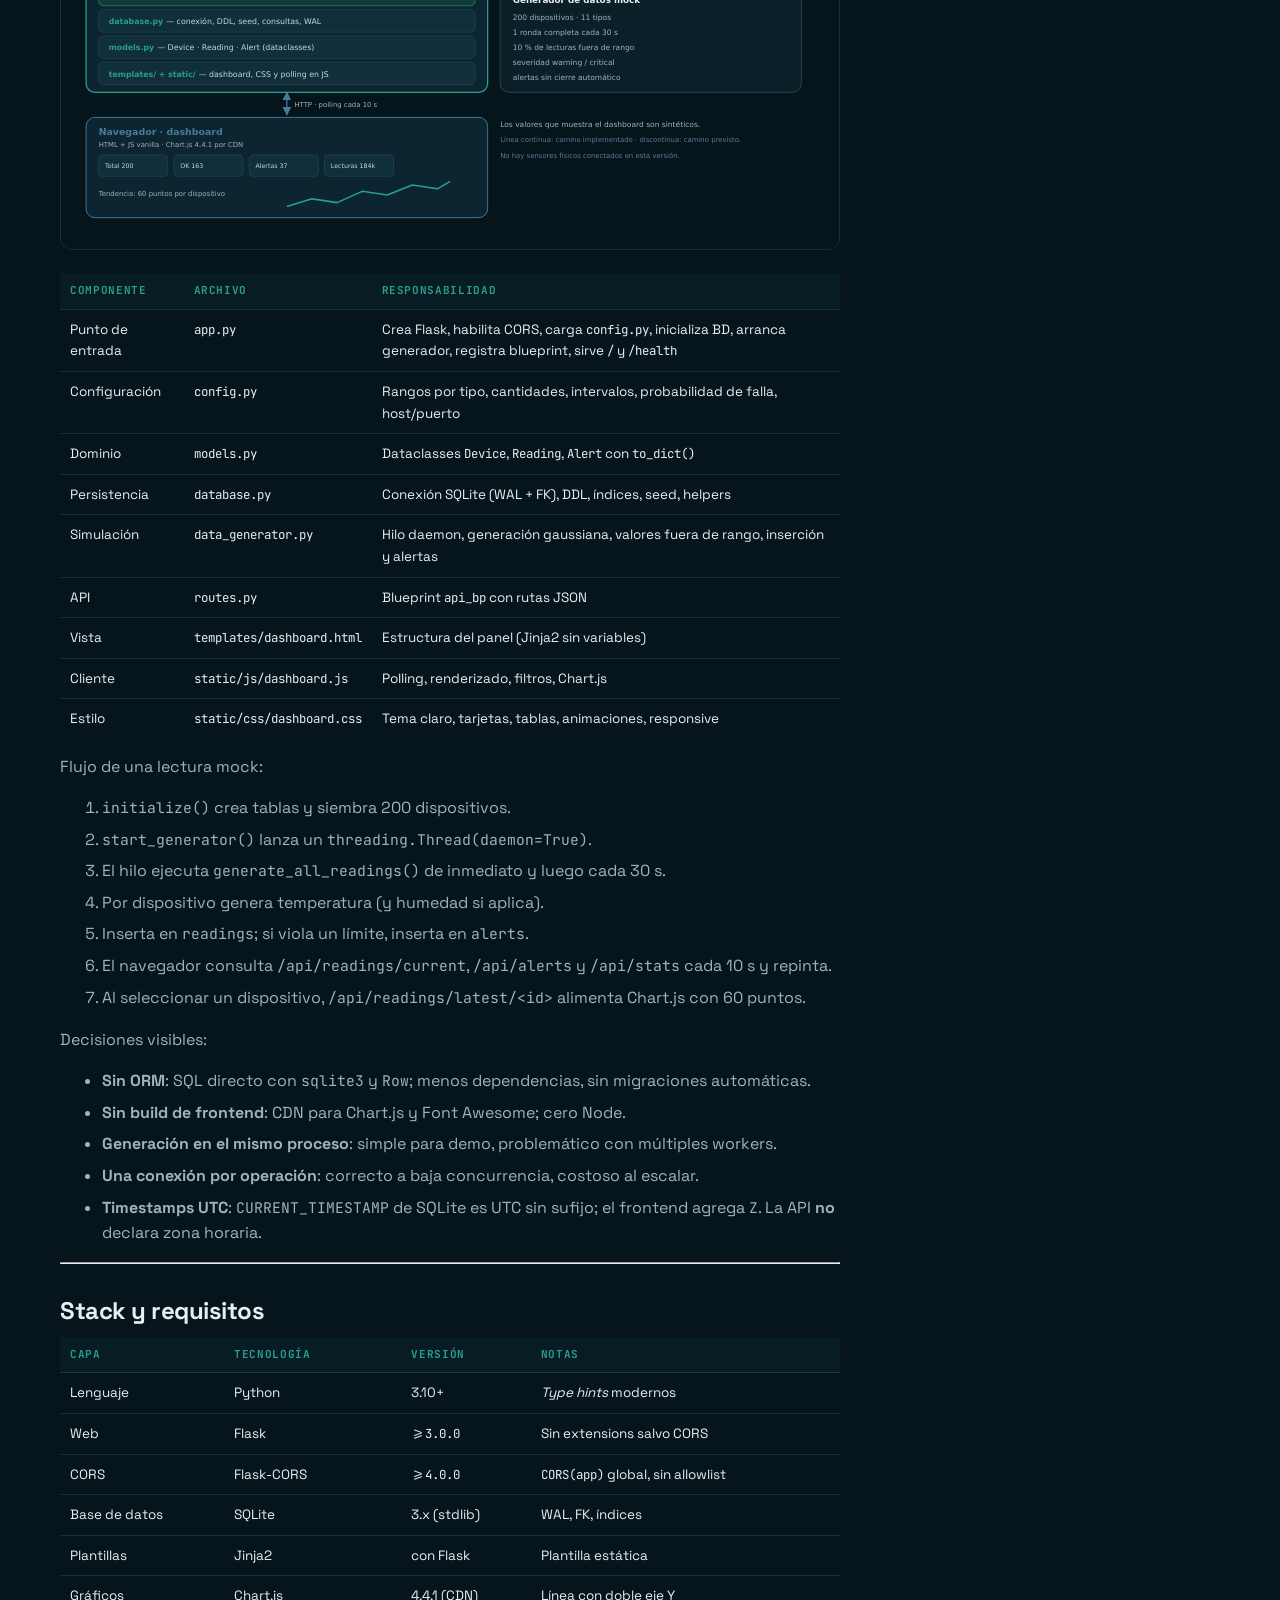
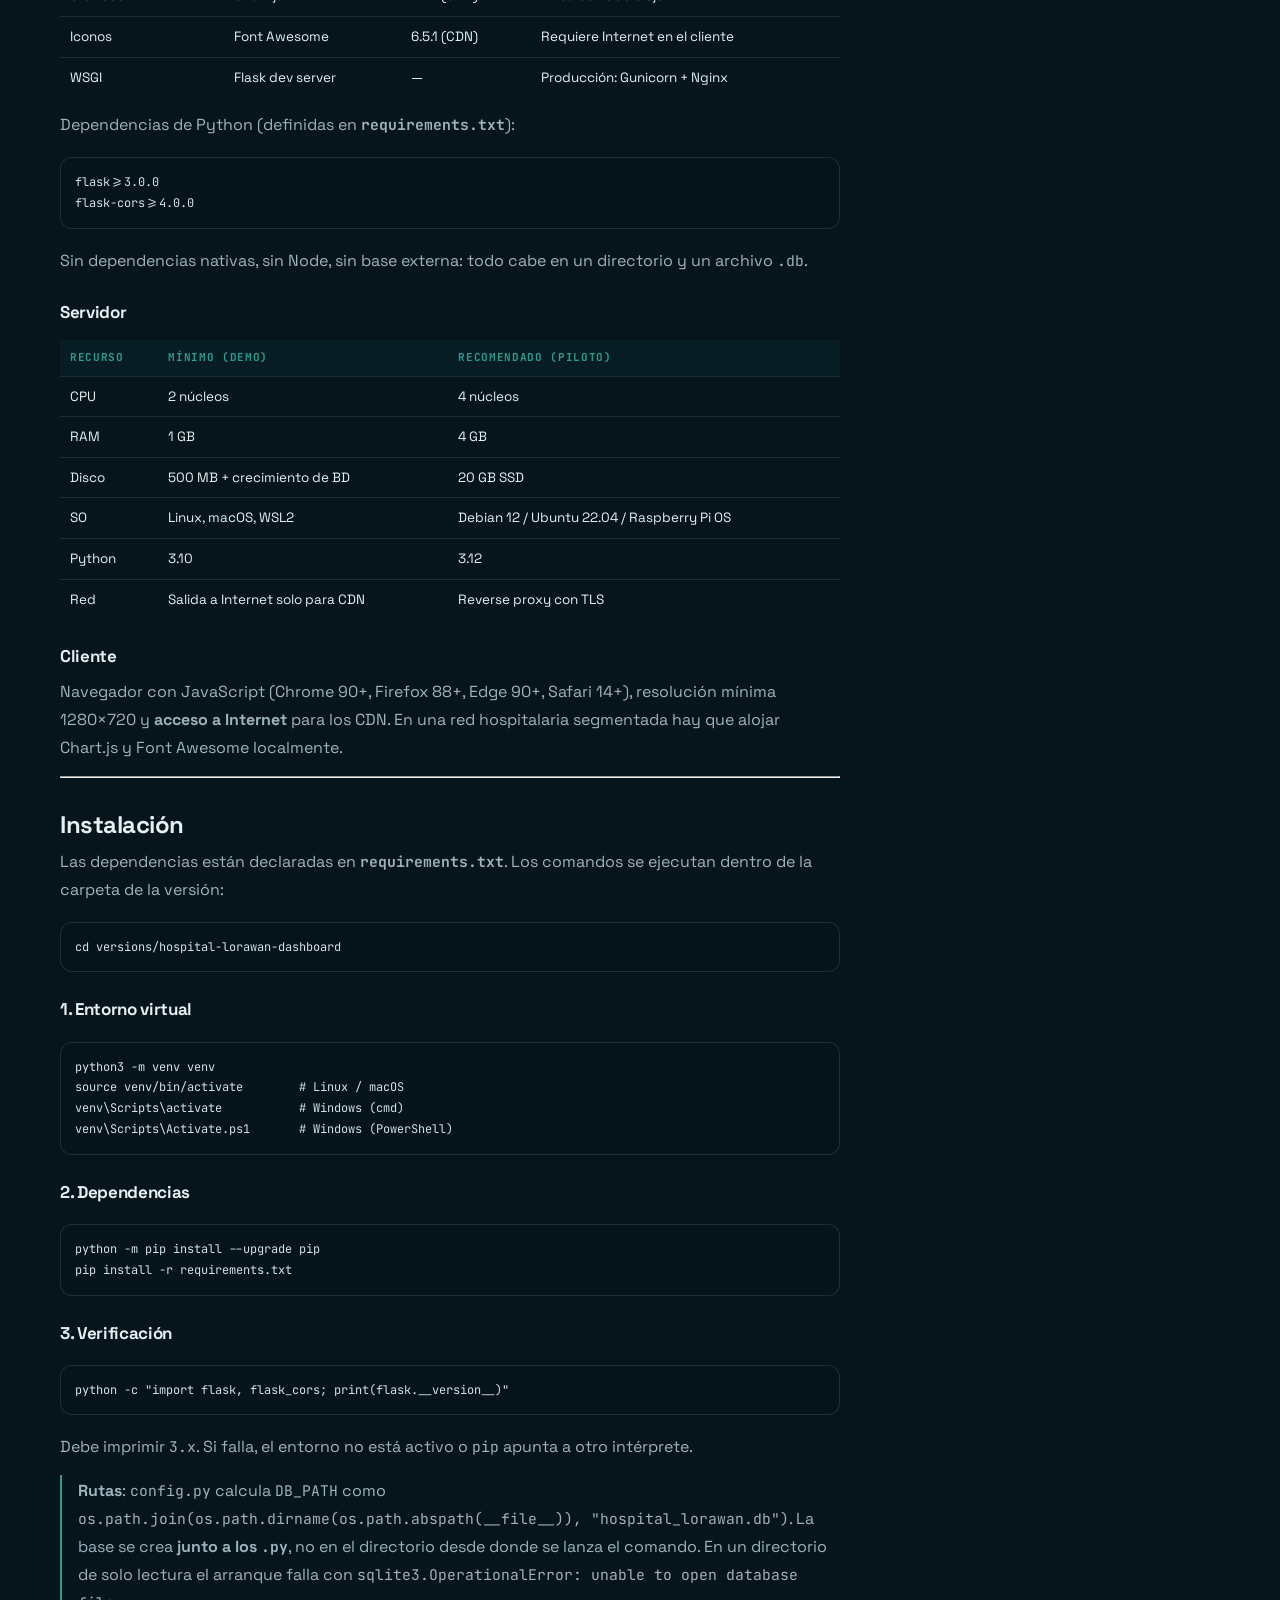
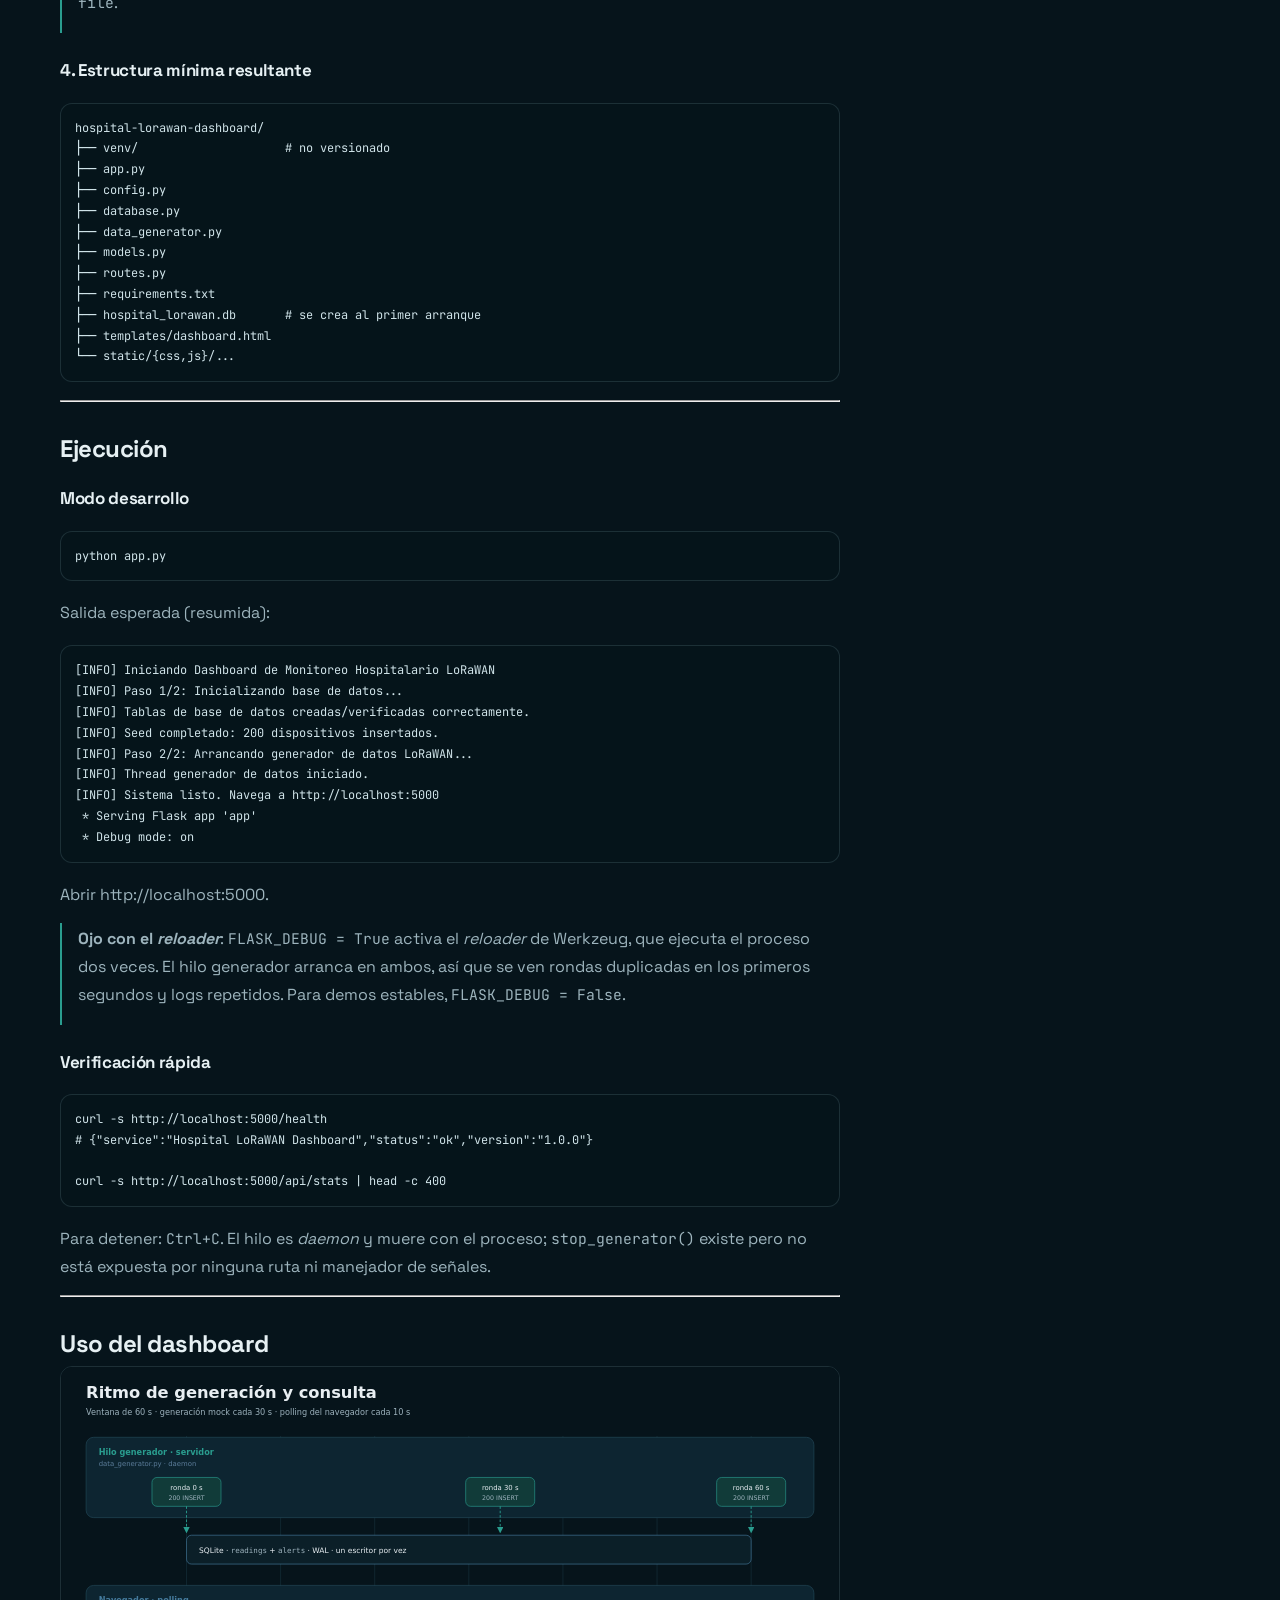
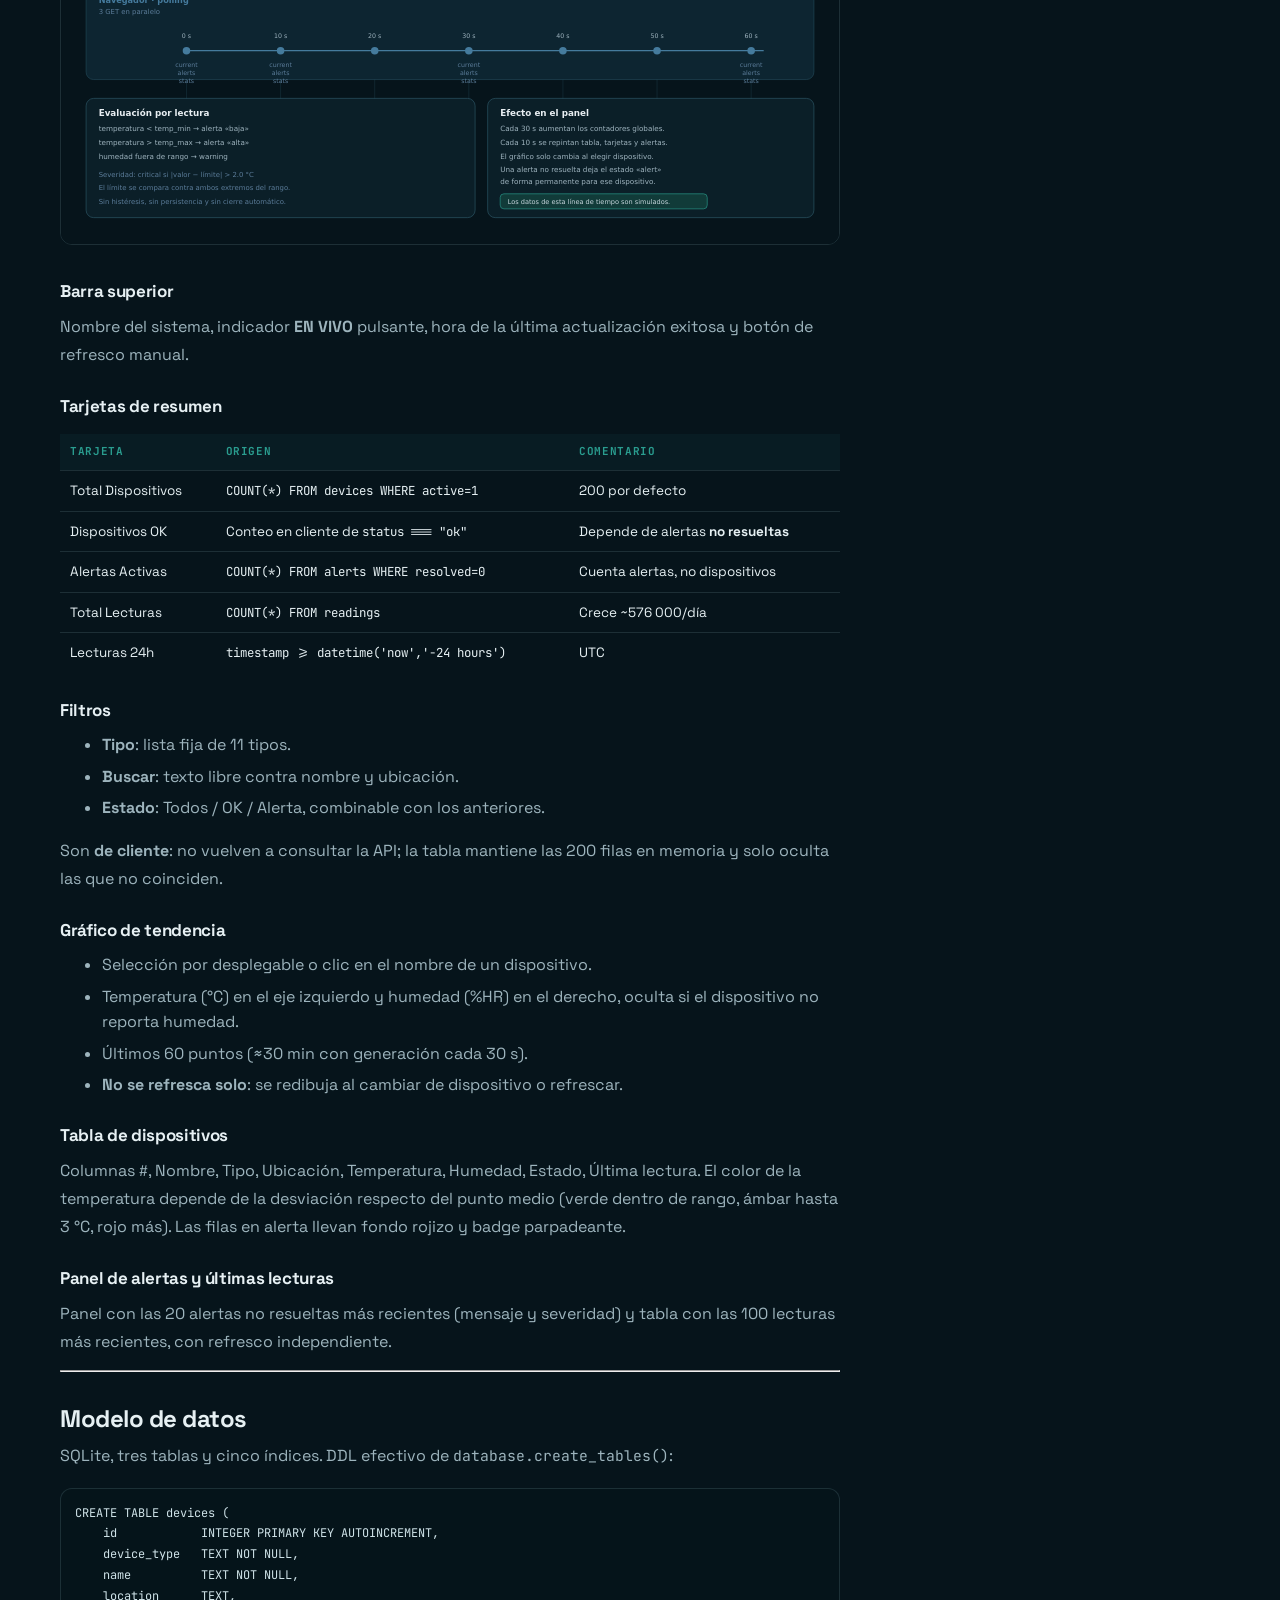
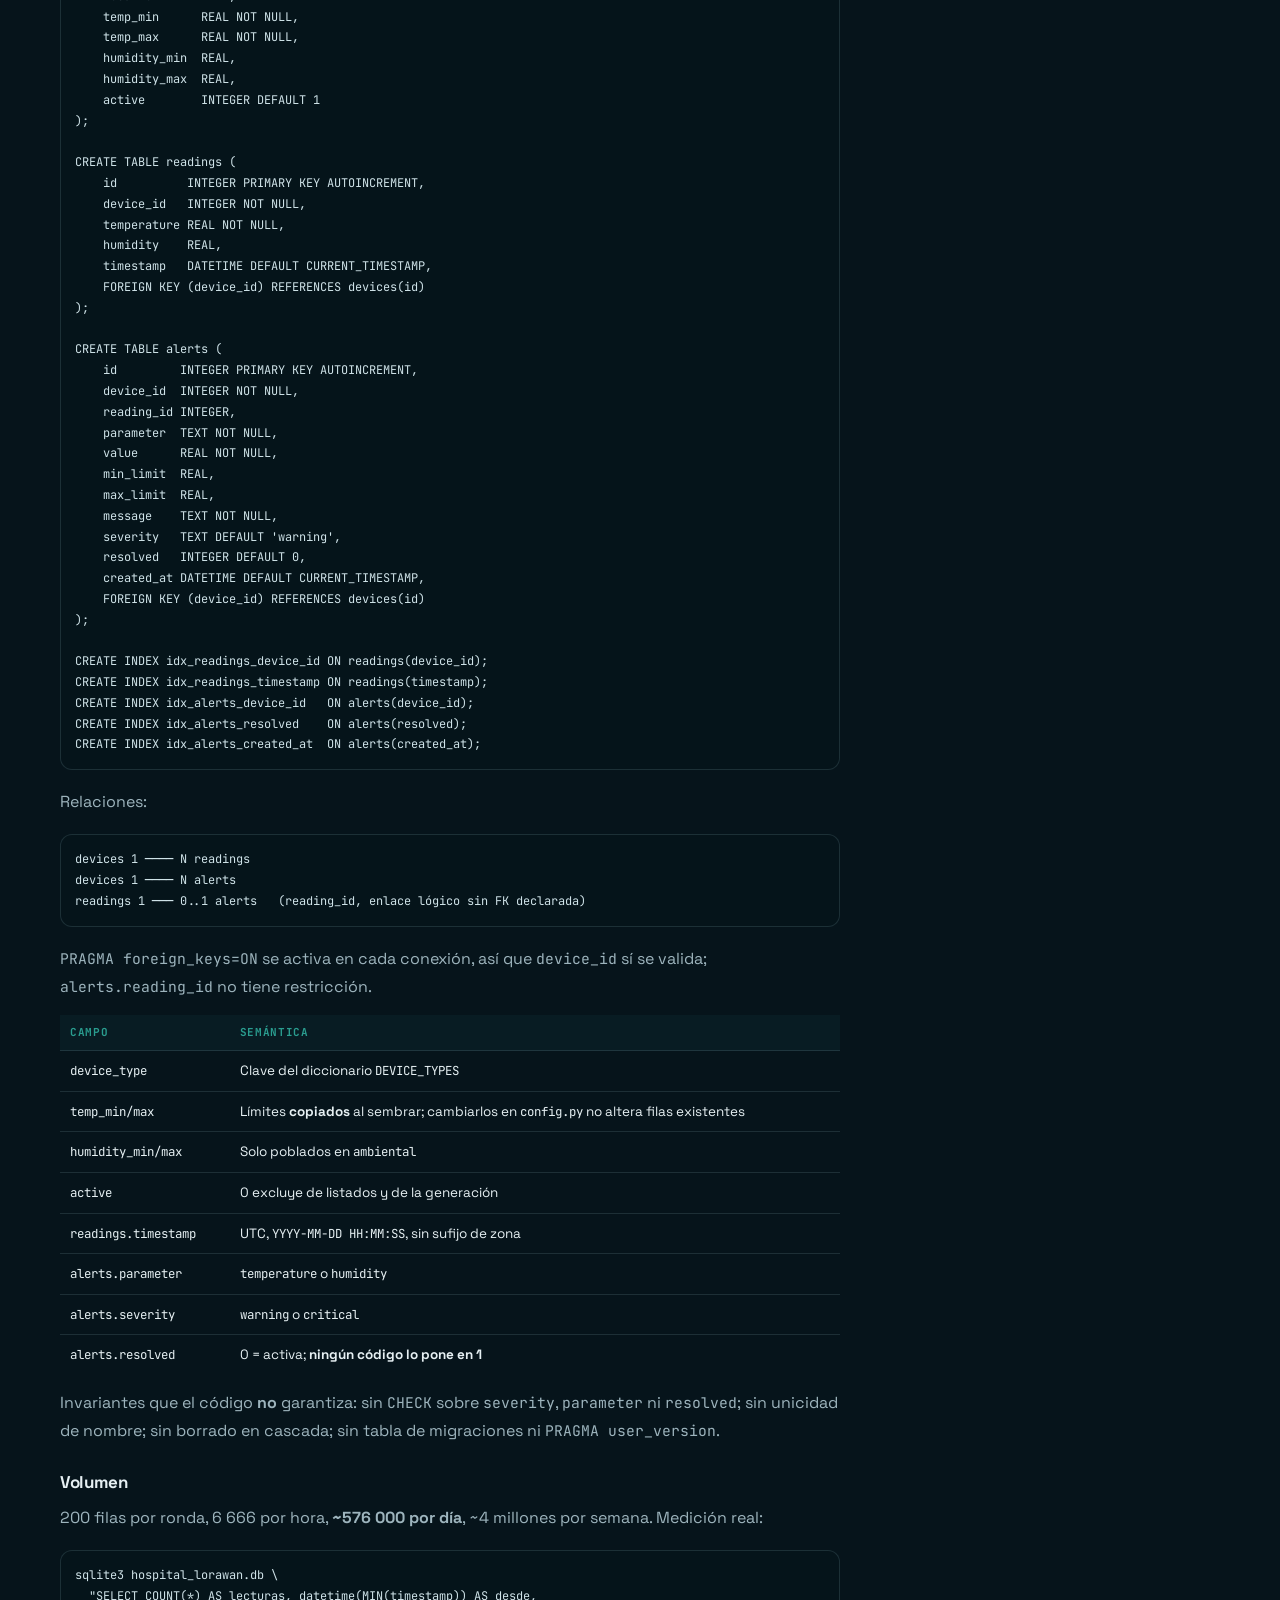
==== commit 08b4fc6f: "bump telemetry cache" ====
--- a/docs/index.html
+++ b/docs/index.html
@@ -1911,6 +1911,6 @@
 
 <script defer src="rec/hospital-lorawan.cast.js?v=1"></script>
 <script defer src="rec/player.js?v=1"></script>
-<script defer src="telemetry.js?v=1"></script>
+<script defer src="telemetry.js?v=2"></script>
 </body>
 </html>
